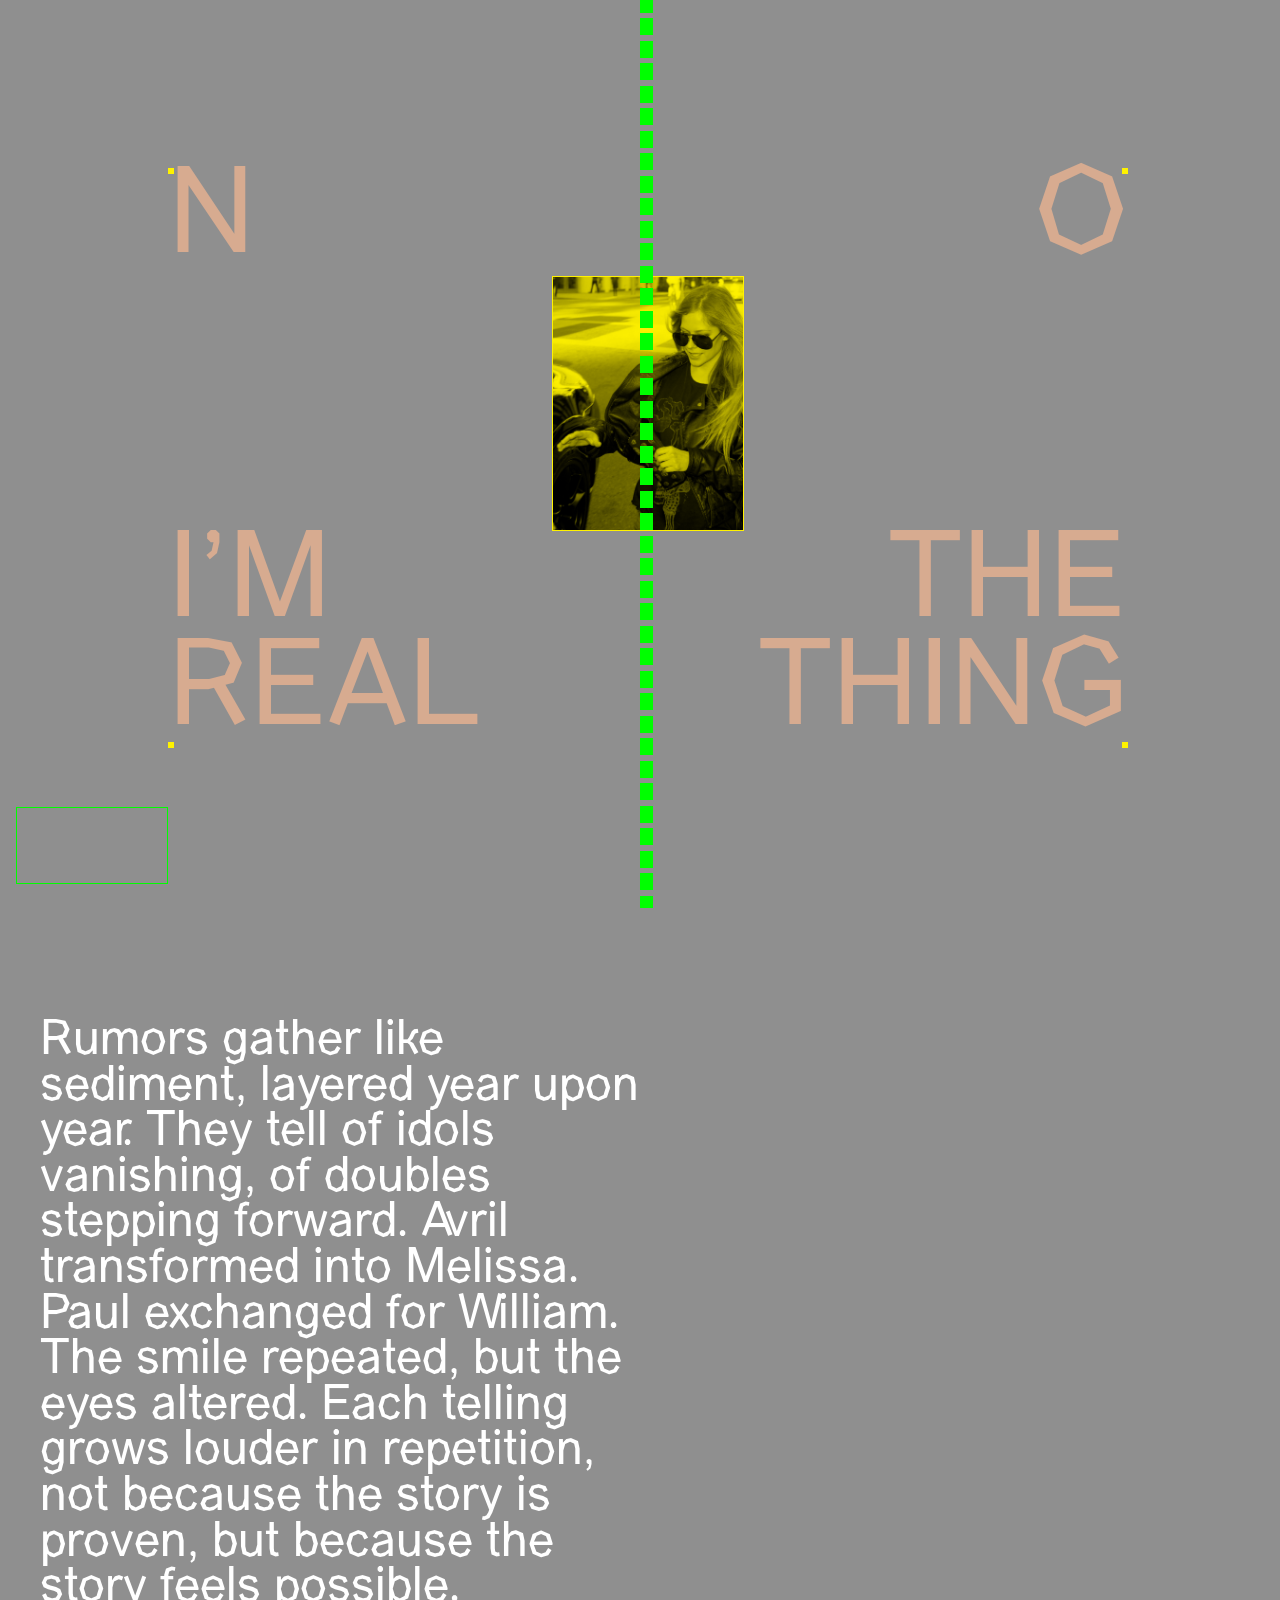
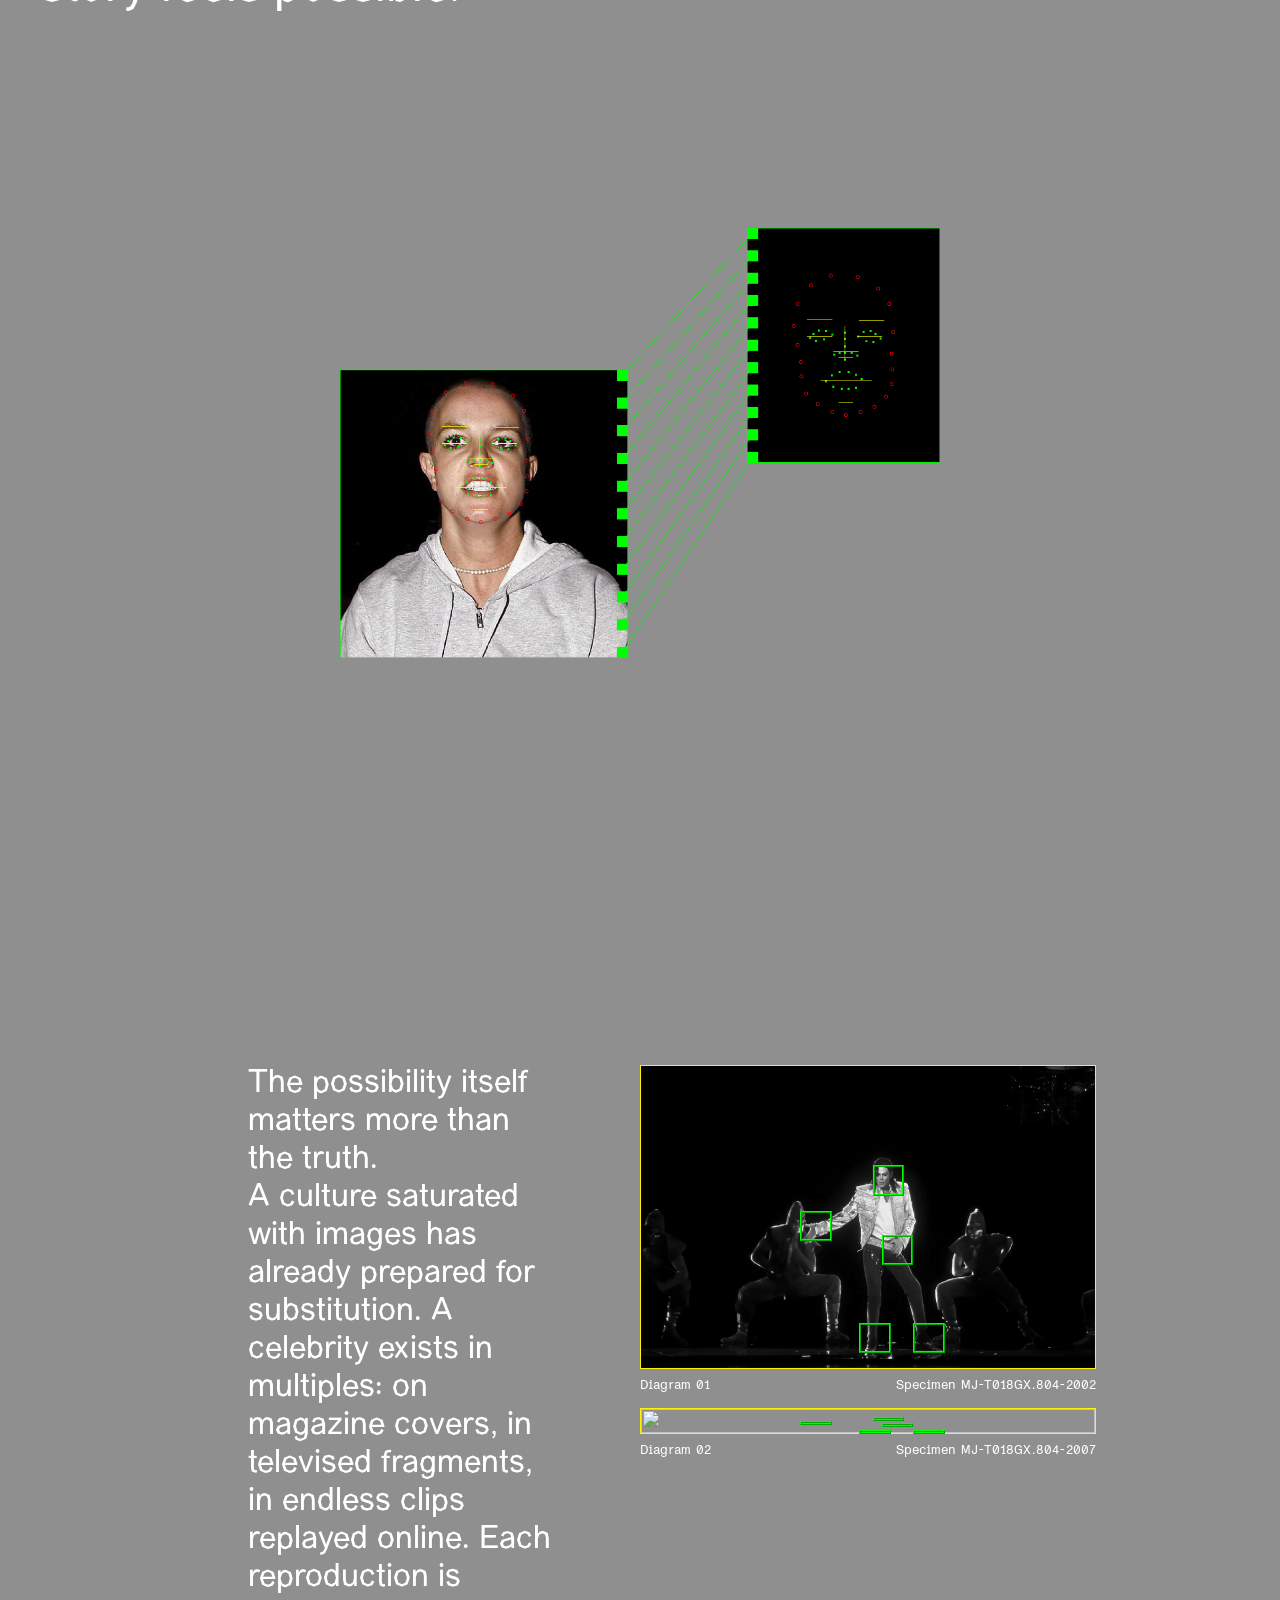
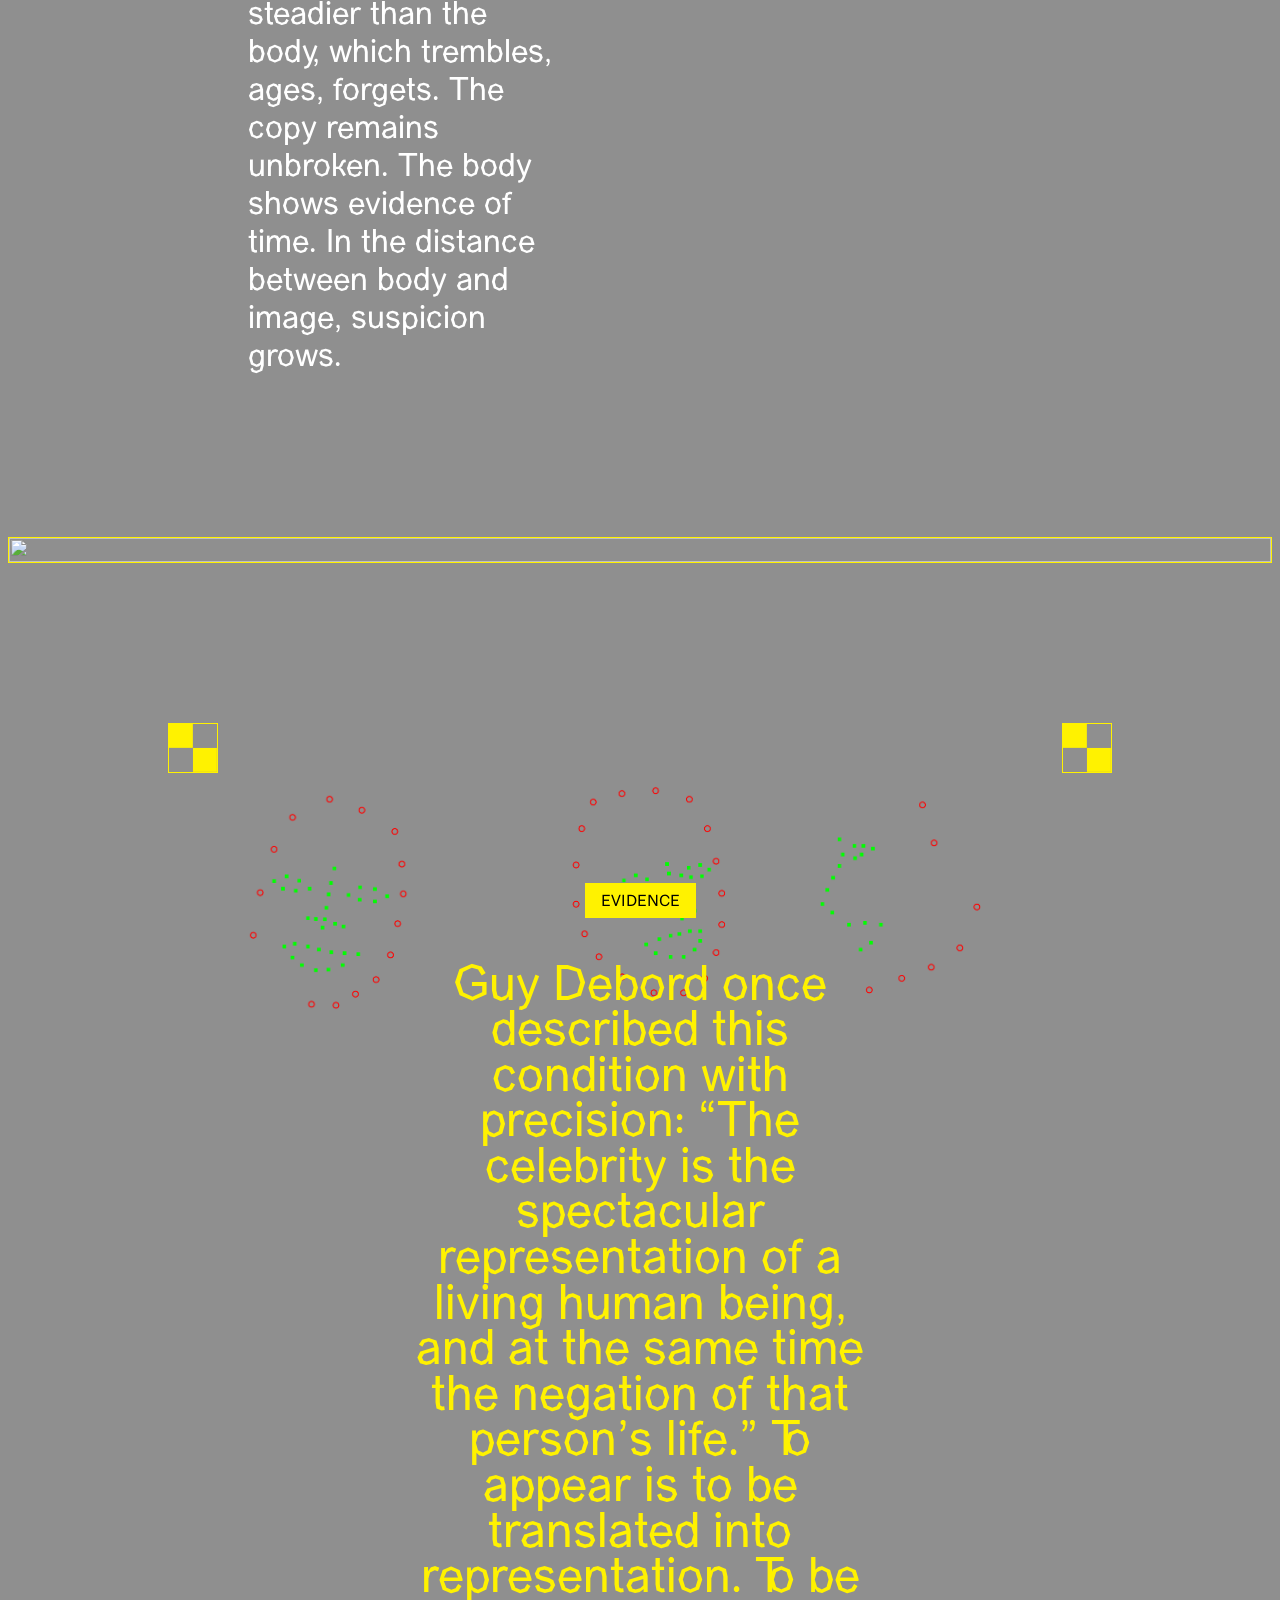
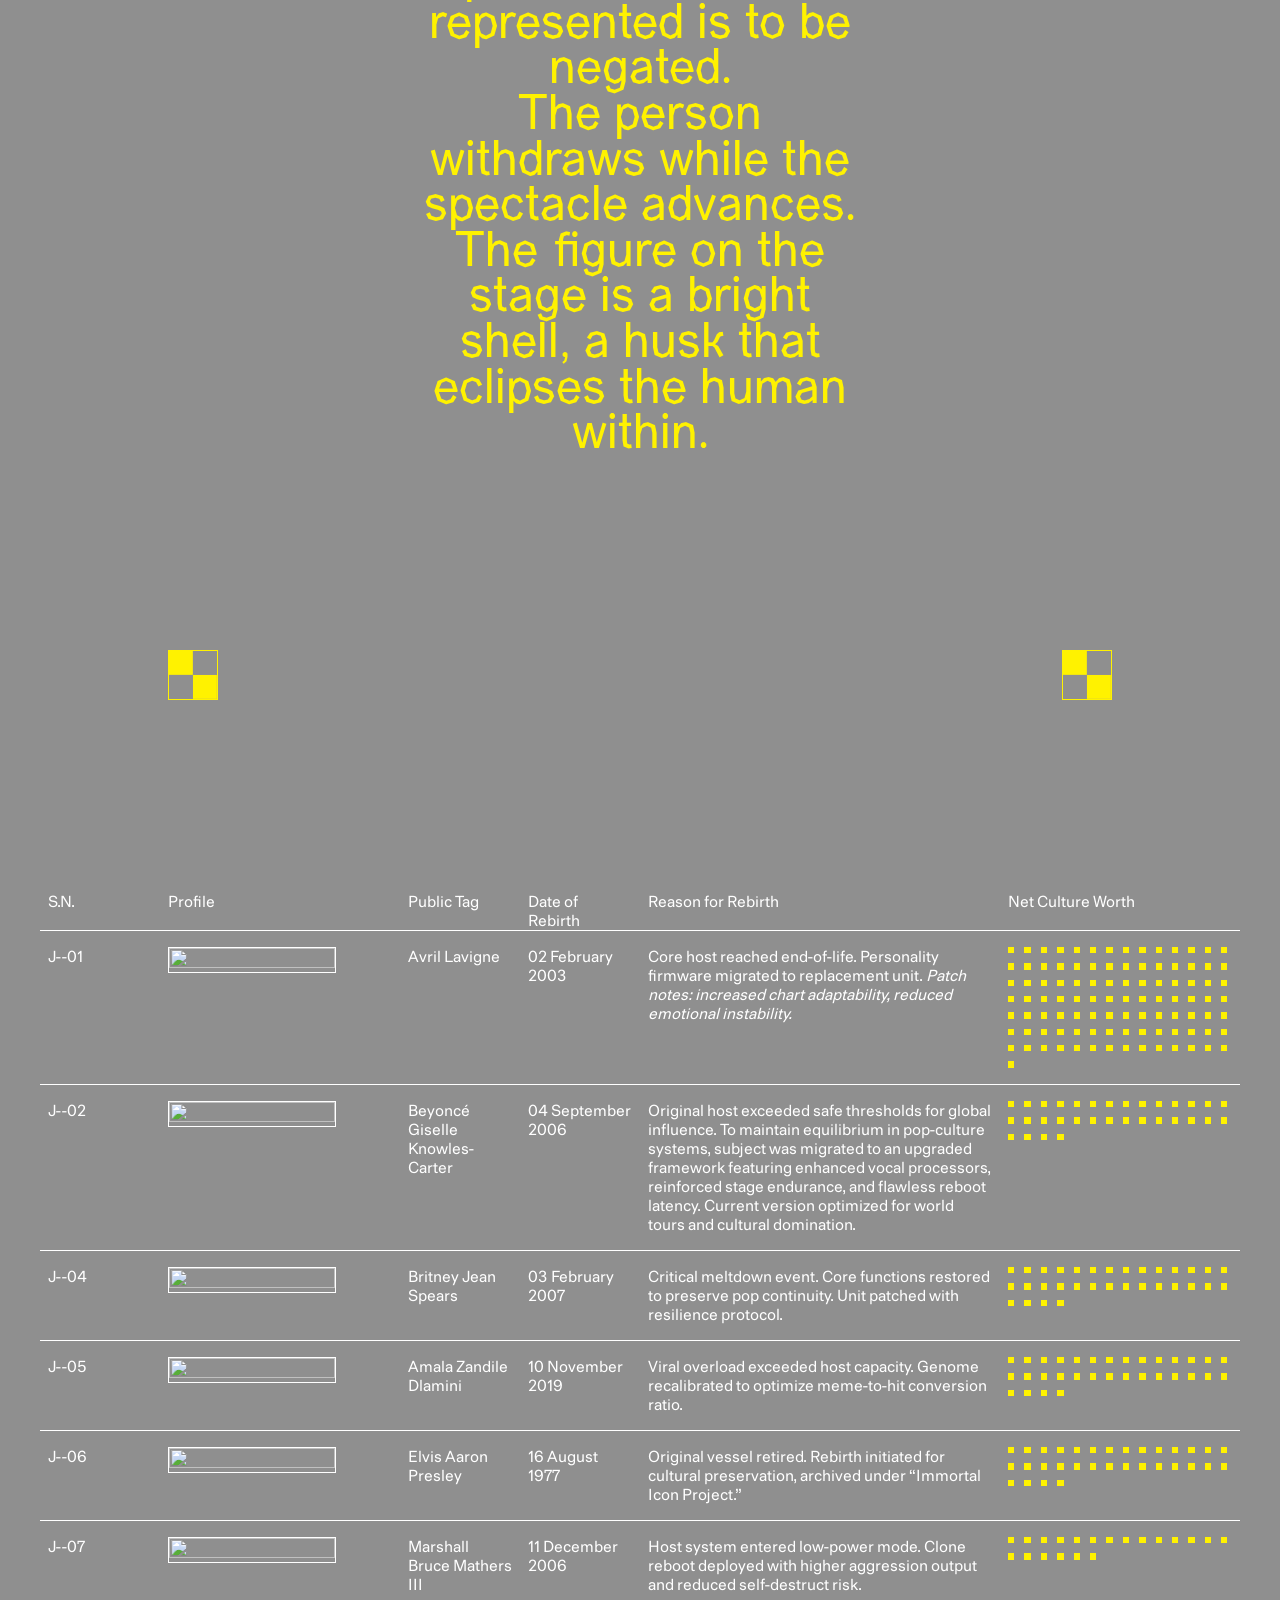
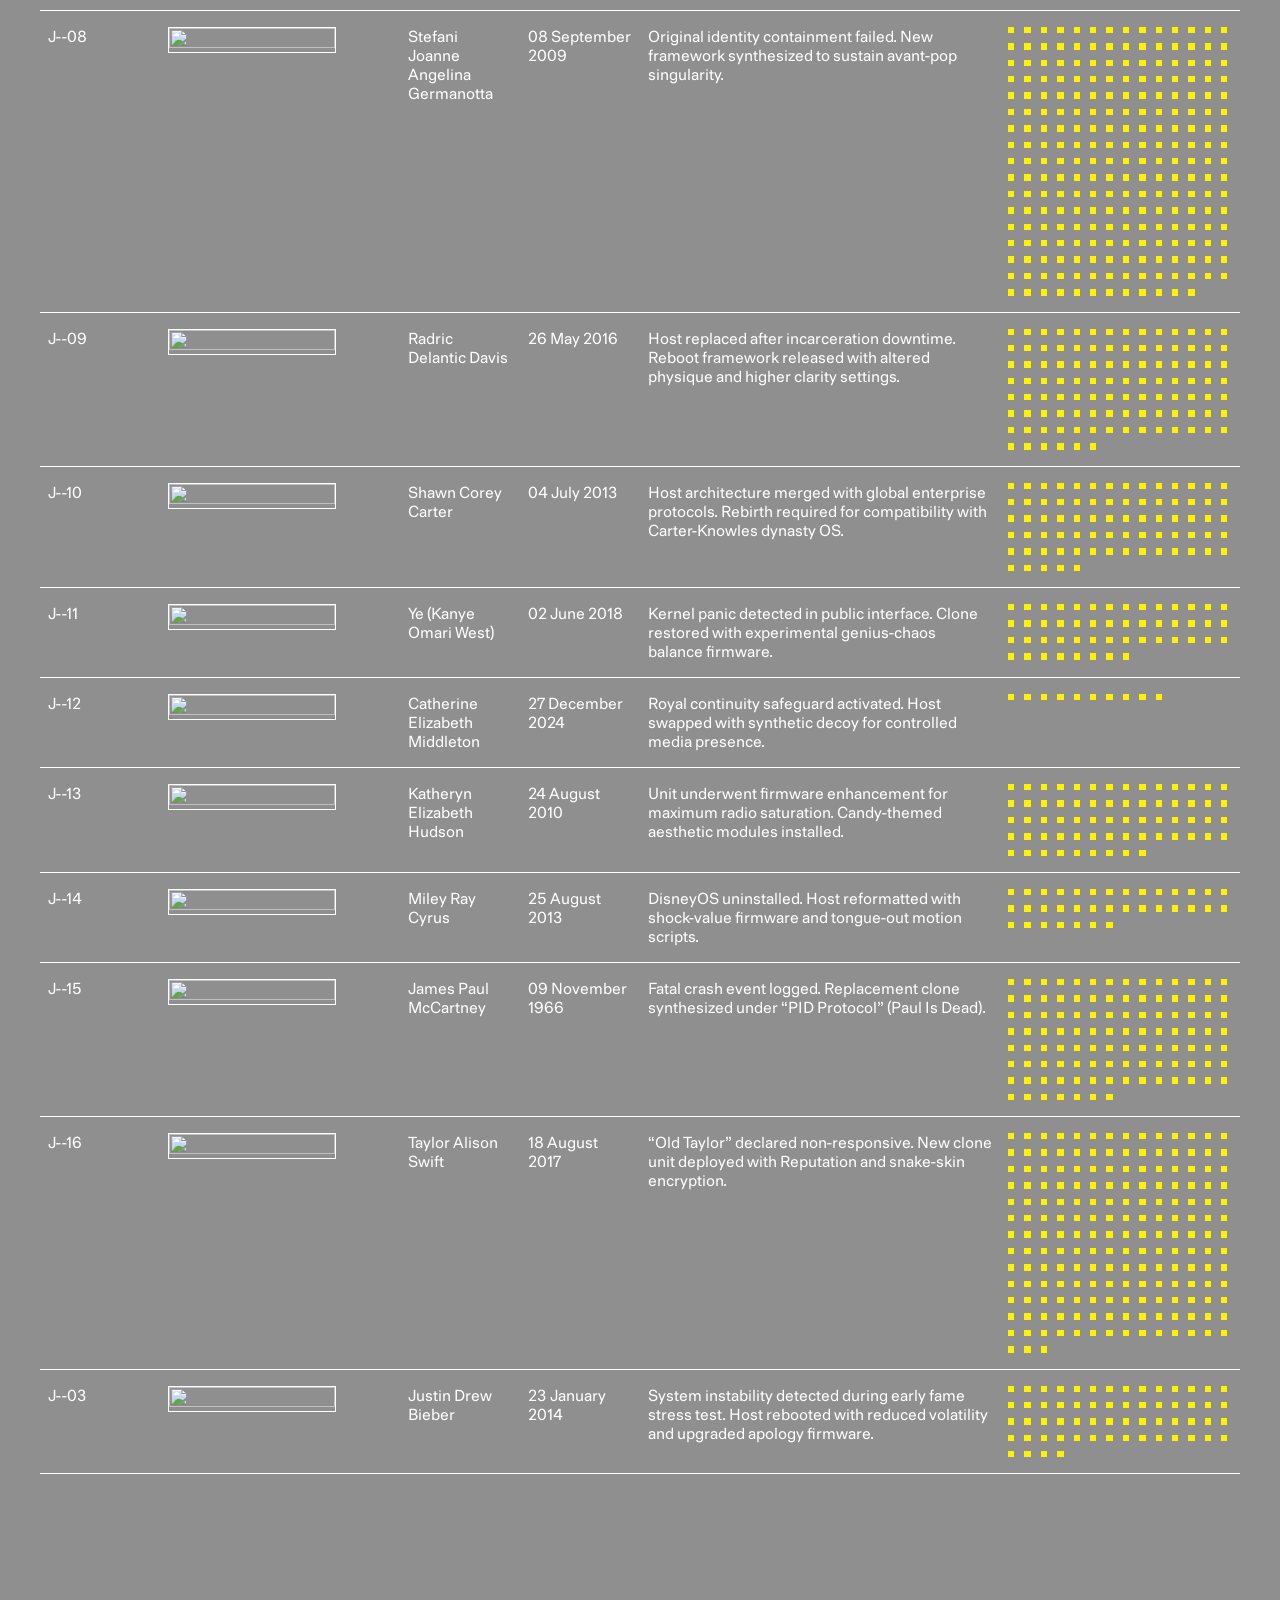
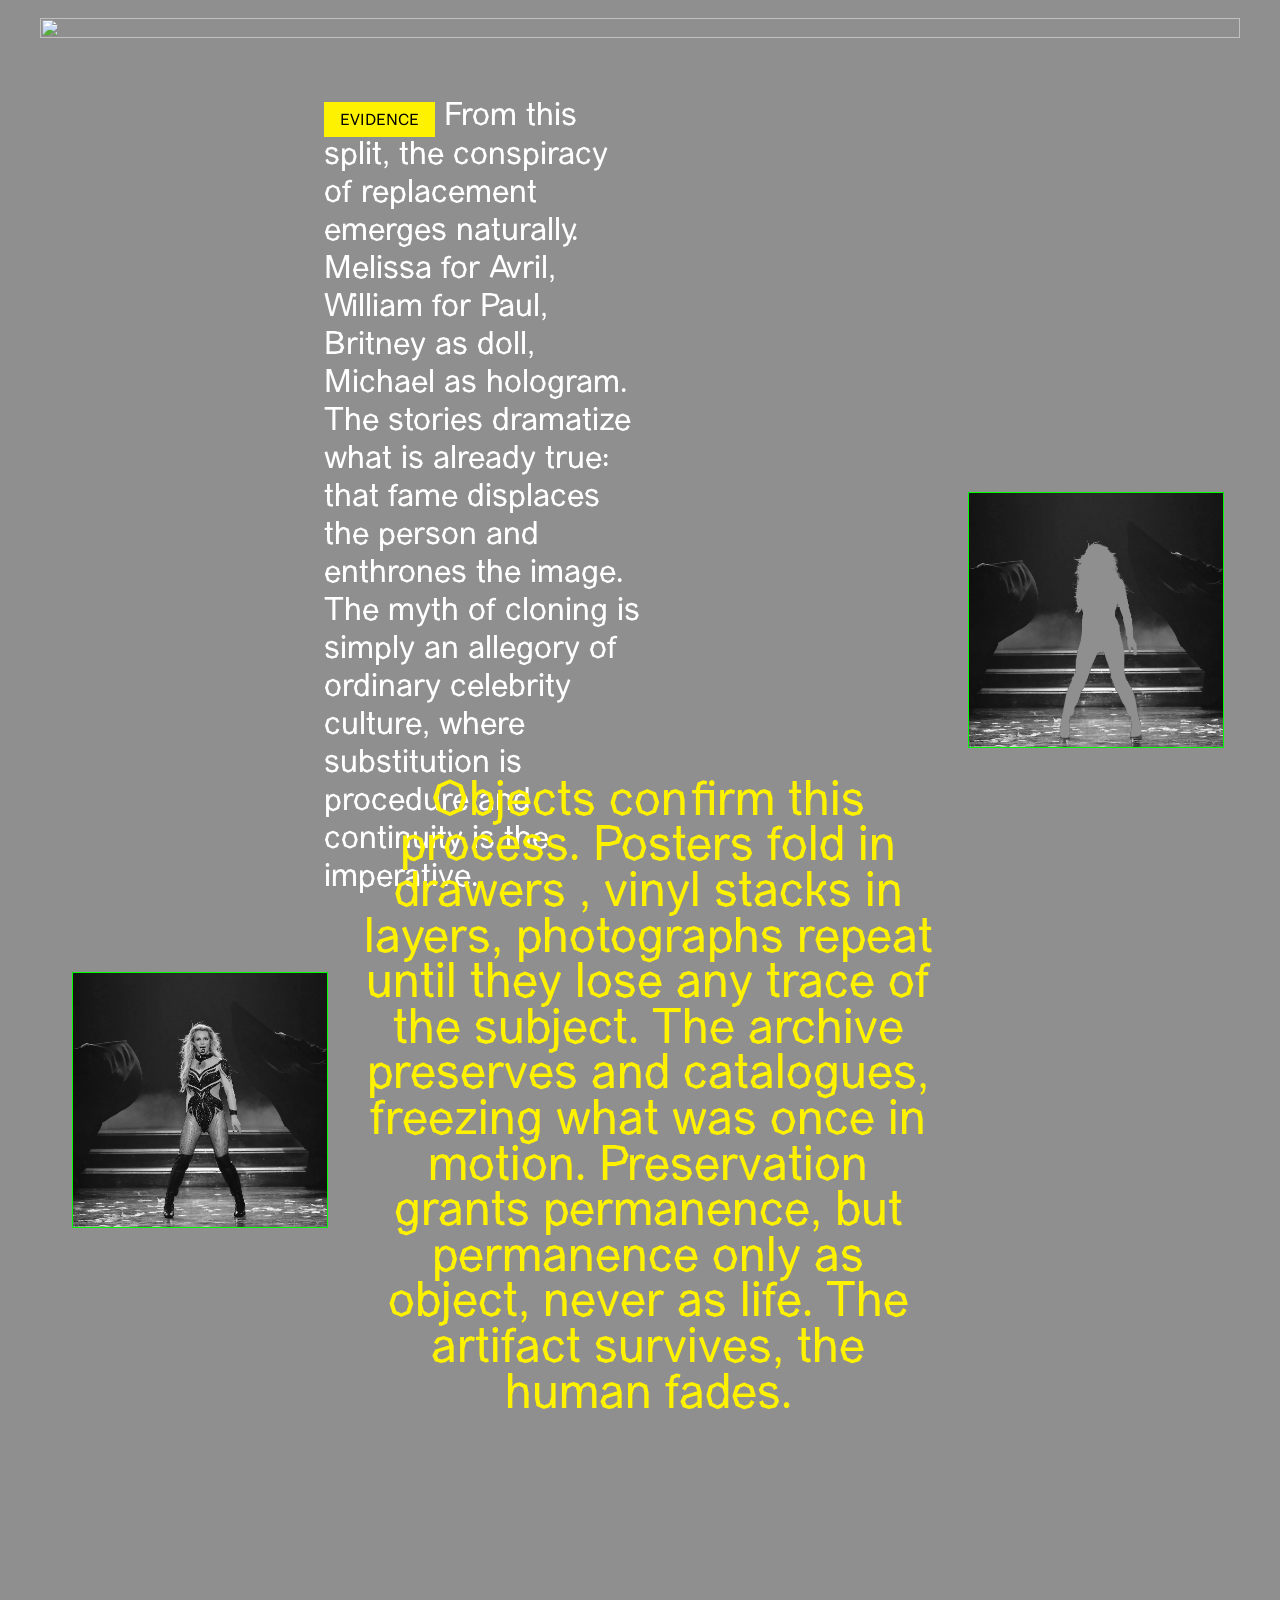
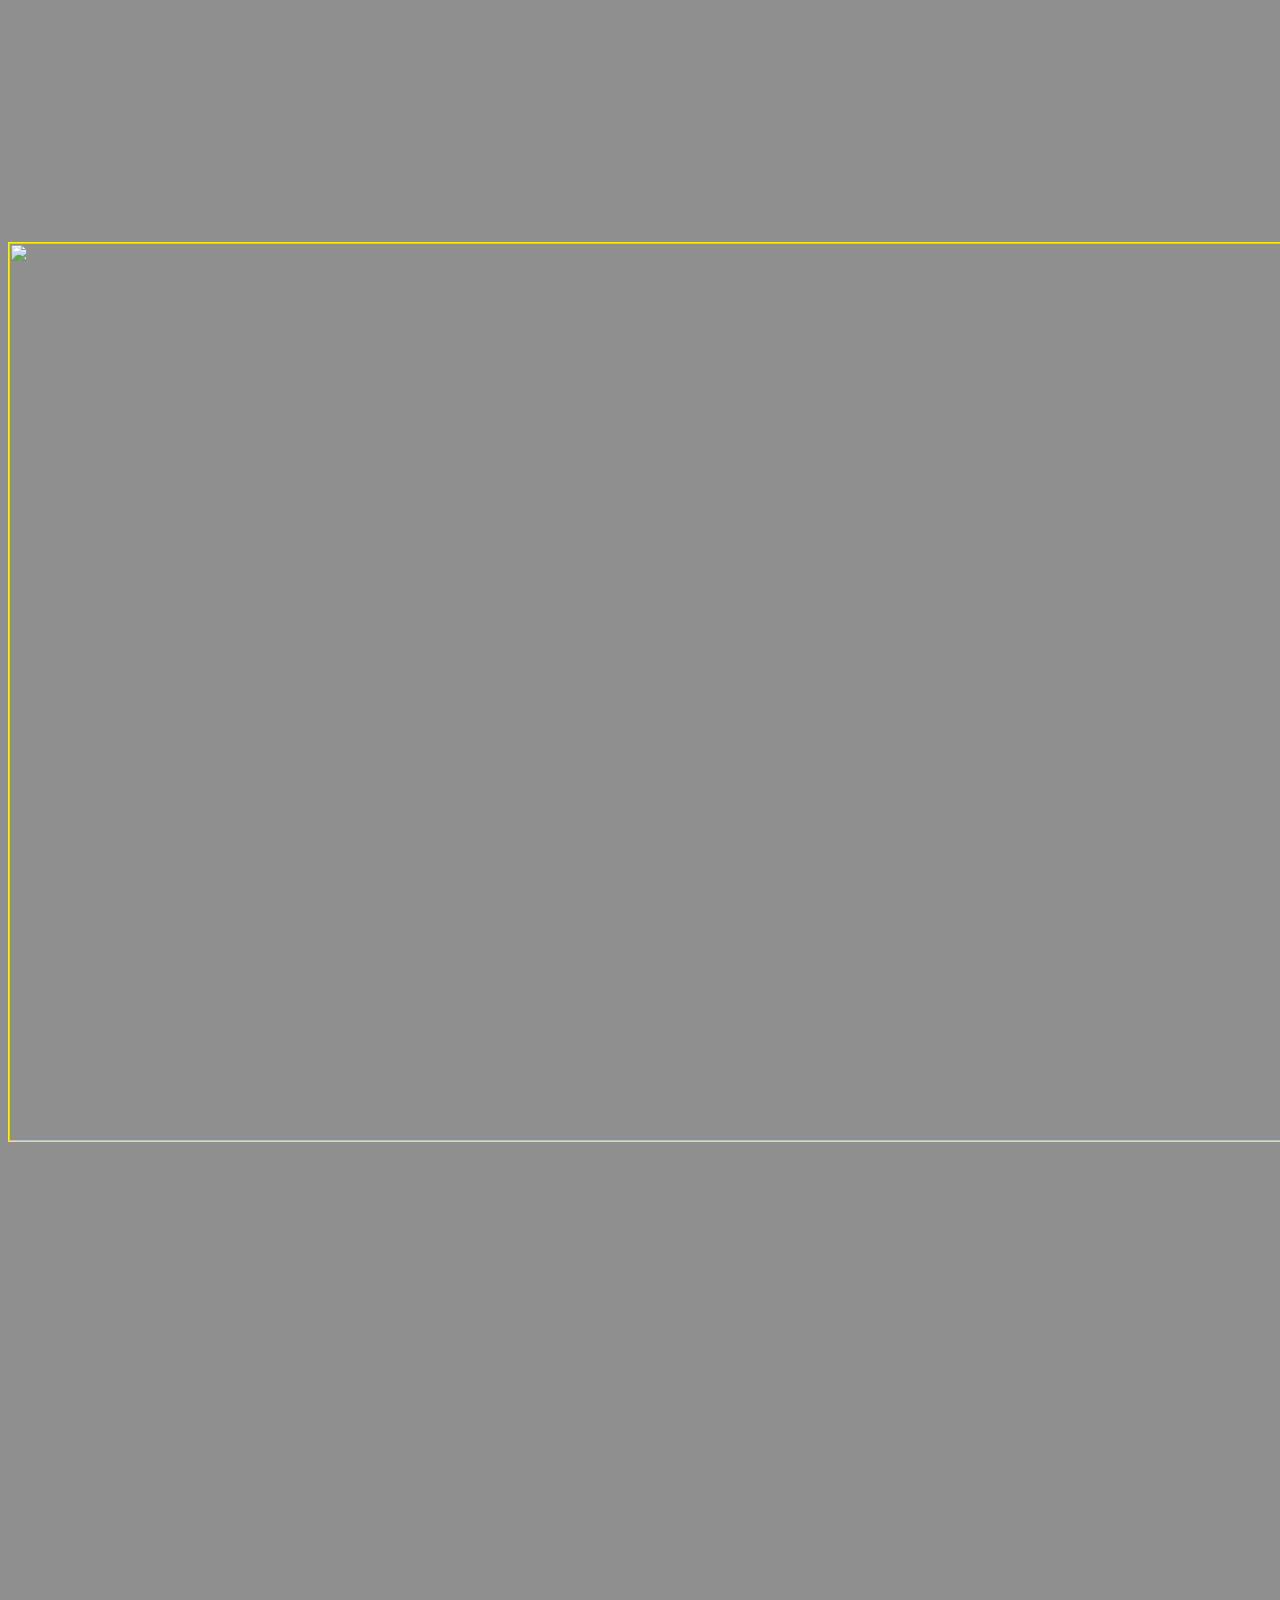
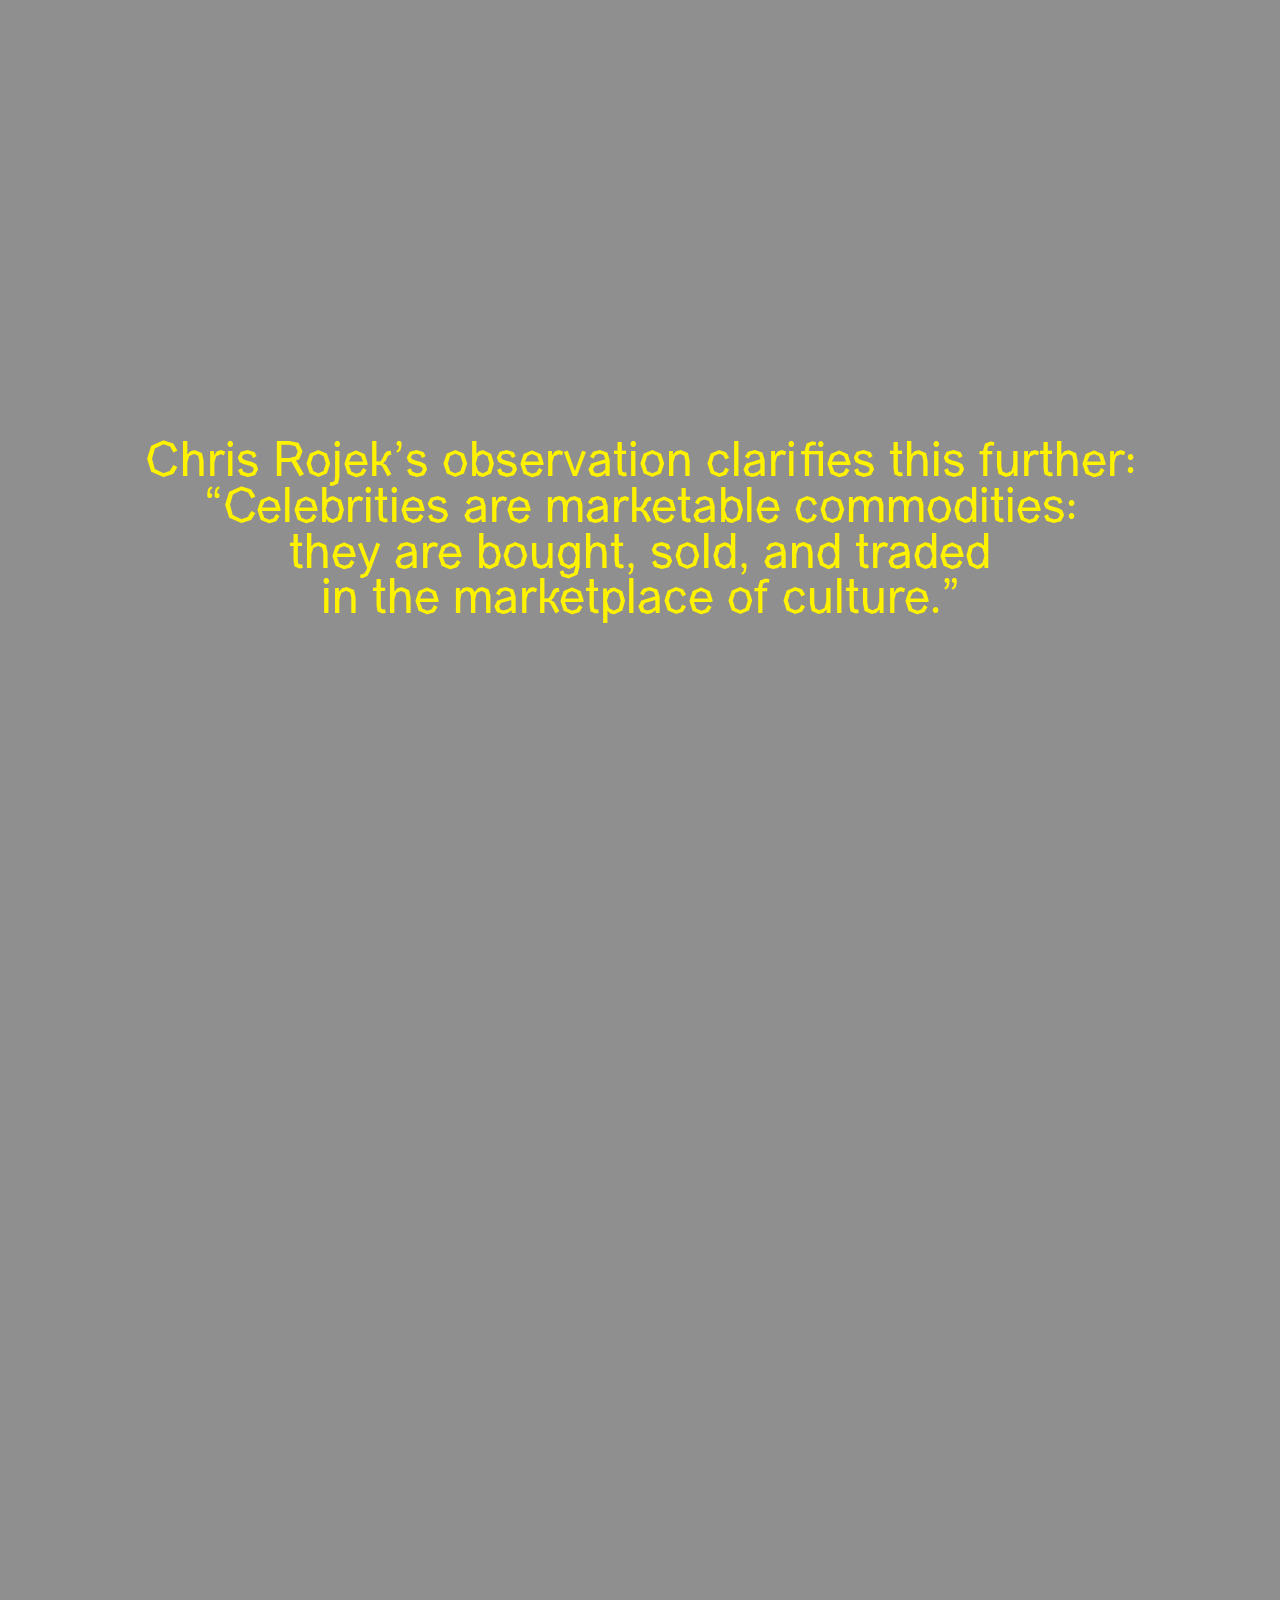
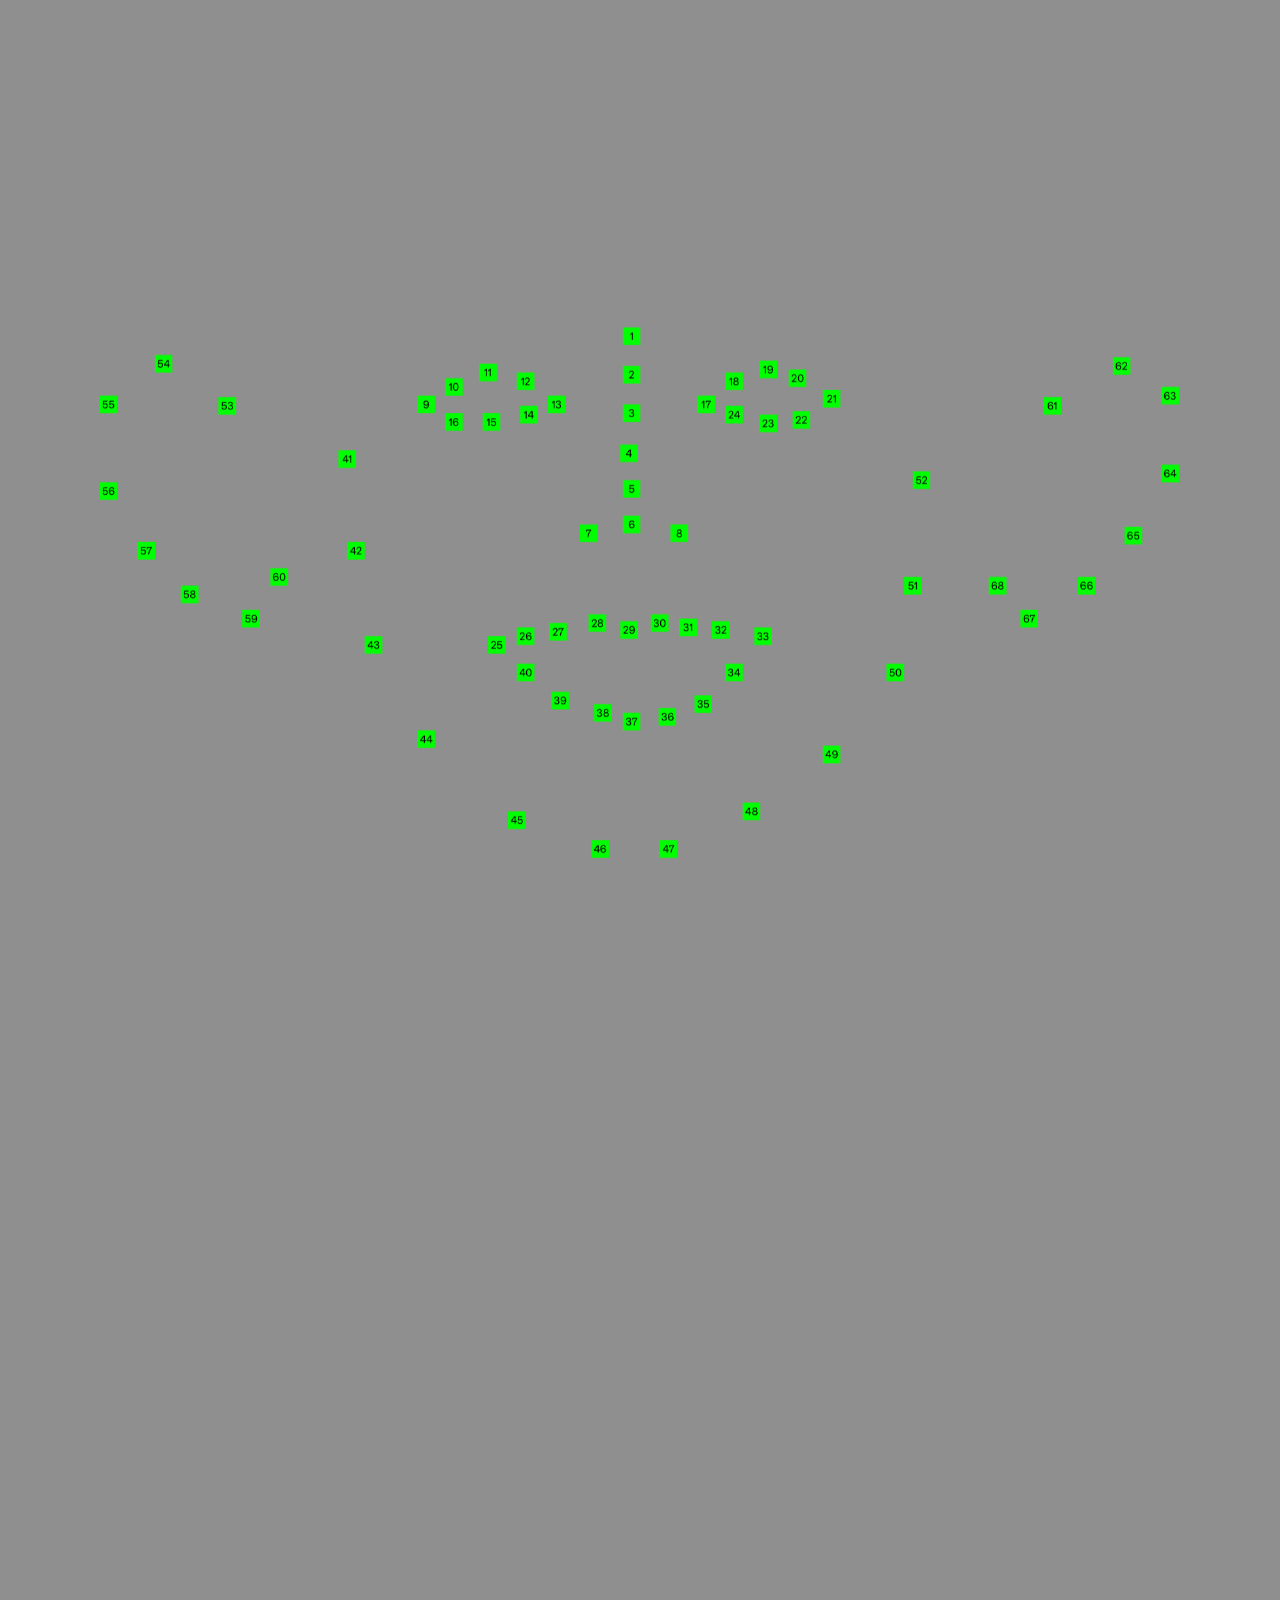
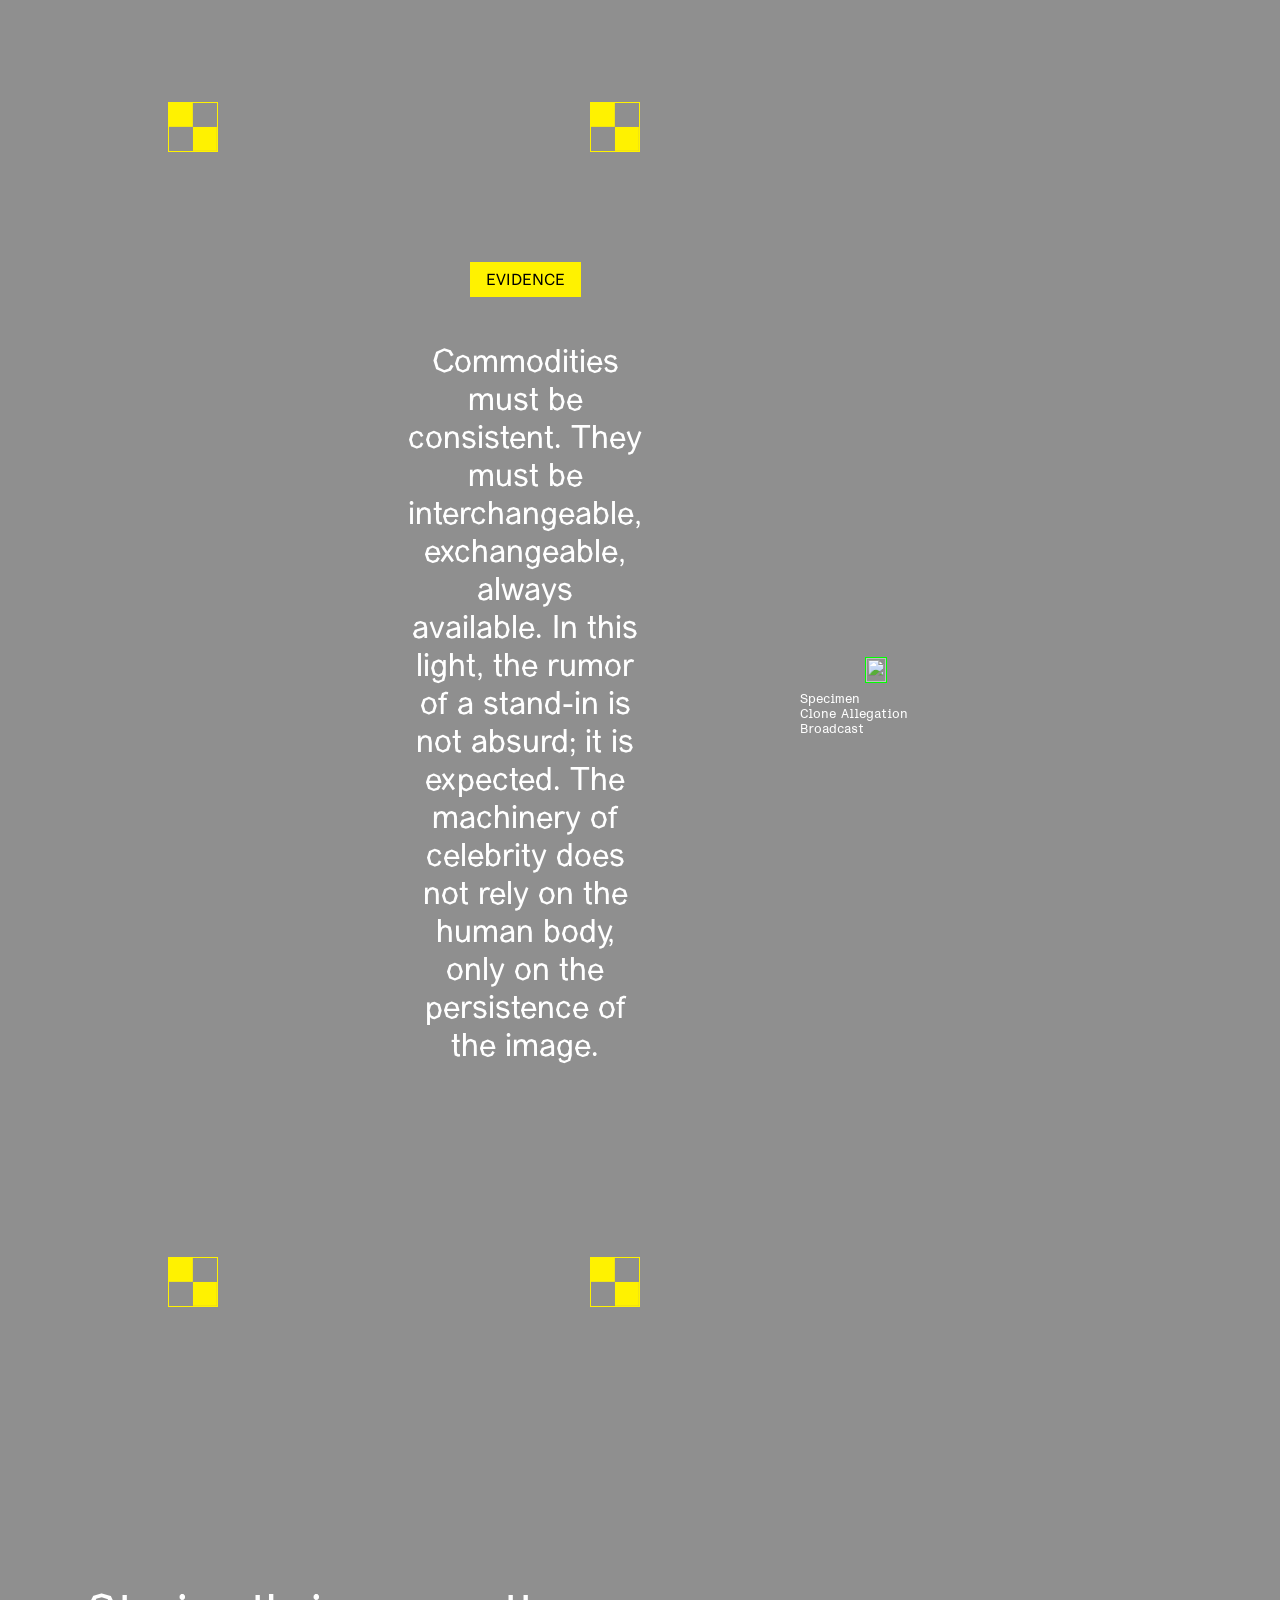
==== project1-2.html @ d8d7f5ef "171025 Pushing..." ====
<!DOCTYPE html>
<html lang="en">
  <head>
    <meta charset="UTF-8" />
    <meta name="viewport" content="width=device-width, initial-scale=1.0" />
    <title>Document</title>
    <link rel="stylesheet" href="style2.css" />
  </head>

  <body>
    <!-- Section 1 -->
    <div
      class="flex-container flex-row width100vw height100vh p-10rem pos-relative blink">
      <div class="pos-absolute"><div class="pixel bg-yellow"></div></div>
      <div class="pos-absolute pos-topright p-10rem">
        <div class="pixel bg-yellow"></div>
      </div>
      <div class="pos-absolute pos-botleft p-10rem">
        <div class="pixel bg-yellow"></div>
      </div>
      <div class="pos-absolute pos-botright p-10rem">
        <div class="pixel bg-yellow"></div>
      </div>
      <div class="width50 text-shout skin textalign-left">N</div>
      <div class="width50 text-shout skin textalign-right">O</div>
      <div class="width100">
        <div class="width20 pos-center-m border-yellow">
          <img src="/New Images/title-avril.png" alt="" />
        </div>
      </div>
      <div class="width50 text-shout skin textalign-left">
        I'M<br />
        REAL
      </div>
      <div class="width50 text-shout skin textalign-right">
        THE <br />
        THING
      </div>
    </div>

    <div class="box2 left" style="--y: 0%; --delay: 0s"></div>
    <div class="box2 left" style="--y: 5%; --delay: 0.2s"></div>
    <div class="box2 left" style="--y: 10%; --delay: 0.4s"></div>
    <div class="box2 left" style="--y: 15%; --delay: 0.6s"></div>
    <div class="box2 left" style="--y: 20%; --delay: 0.8s"></div>
    <div class="box2 left" style="--y: 25%; --delay: 1s"></div>
    <div class="box2 left" style="--y: 30%; --delay: 1.2s"></div>
    <div class="box2 left" style="--y: 35%; --delay: 1.4s"></div>
    <div class="box2 left" style="--y: 40%; --delay: 1.6s"></div>
    <div class="box2 left" style="--y: 45%; --delay: 1.8s"></div>
    <div class="box2 left" style="--y: 50%; --delay: 2s"></div>
    <div class="box2 left" style="--y: 55%; --delay: 2.2s"></div>
    <div class="box2 left" style="--y: 60%; --delay: 2.4s"></div>
    <div class="box2 left" style="--y: 65%; --delay: 2.6s"></div>
    <div class="box2 left" style="--y: 70%; --delay: 2.8s"></div>
    <div class="box2 left" style="--y: 75%; --delay: 3s"></div>
    <div class="box2 left" style="--y: 80%; --delay: 3.2s"></div>
    <div class="box2 left" style="--y: 85%; --delay: 3.4s"></div>
    <div class="box2 left" style="--y: 90%; --delay: 3.6s"></div>
    <div class="box2 left" style="--y: 95%; --delay: 3.8s"></div>

    <div class="box2 right" style="--y: 2.5%; --delay: 0.1s"></div>
    <div class="box2 right" style="--y: 7.5%; --delay: 0.3s"></div>
    <div class="box2 right" style="--y: 12.5%; --delay: 0.5s"></div>
    <div class="box2 right" style="--y: 17.5%; --delay: 0.7s"></div>
    <div class="box2 right" style="--y: 22.5%; --delay: 0.9s"></div>
    <div class="box2 right" style="--y: 27.5%; --delay: 1.1s"></div>
    <div class="box2 right" style="--y: 32.5%; --delay: 1.3s"></div>
    <div class="box2 right" style="--y: 37.5%; --delay: 1.5s"></div>
    <div class="box2 right" style="--y: 42.5%; --delay: 1.7s"></div>
    <div class="box2 right" style="--y: 47.5%; --delay: 1.9s"></div>
    <div class="box2 right" style="--y: 52.5%; --delay: 2.1s"></div>
    <div class="box2 right" style="--y: 57.5%; --delay: 2.3s"></div>
    <div class="box2 right" style="--y: 62.5%; --delay: 2.5s"></div>
    <div class="box2 right" style="--y: 67.5%; --delay: 2.7s"></div>
    <div class="box2 right" style="--y: 72.5%; --delay: 2.9s"></div>
    <div class="box2 right" style="--y: 77.5%; --delay: 3.1s"></div>
    <div class="box2 right" style="--y: 82.5%; --delay: 3.3s"></div>
    <div class="box2 right" style="--y: 87.5%; --delay: 3.5s"></div>
    <div class="box2 right" style="--y: 92.5%; --delay: 3.7s"></div>
    <div class="box2 right" style="--y: 97.5%; --delay: 3.9s"></div>

    <div class="box2 left" style="--y: 2%; --delay: 0.2s"></div>
    <div class="box2 left" style="--y: 7%; --delay: 0.4s"></div>
    <div class="box2 left" style="--y: 12%; --delay: 0.6s"></div>
    <div class="box2 left" style="--y: 17%; --delay: 0.8s"></div>
    <div class="box2 left" style="--y: 22%; --delay: 1s"></div>
    <div class="box2 left" style="--y: 27%; --delay: 1.2s"></div>
    <div class="box2 left" style="--y: 32%; --delay: 1.4s"></div>
    <div class="box2 left" style="--y: 37%; --delay: 1.6s"></div>
    <div class="box2 left" style="--y: 42%; --delay: 1.8s"></div>
    <div class="box2 left" style="--y: 47%; --delay: 2s"></div>
    <div class="box2 left" style="--y: 52%; --delay: 2.2s"></div>
    <div class="box2 left" style="--y: 57%; --delay: 2.4s"></div>
    <div class="box2 left" style="--y: 62%; --delay: 2.6s"></div>
    <div class="box2 left" style="--y: 67%; --delay: 2.8s"></div>
    <div class="box2 left" style="--y: 72%; --delay: 3s"></div>
    <div class="box2 left" style="--y: 77%; --delay: 3.2s"></div>
    <div class="box2 left" style="--y: 82%; --delay: 3.4s"></div>
    <div class="box2 left" style="--y: 87%; --delay: 3.6s"></div>
    <div class="box2 left" style="--y: 92%; --delay: 3.8s"></div>
    <div class="box2 left" style="--y: 97%; --delay: 4s"></div>

    <div class="box2 right" style="--y: 4.5%; --delay: 0.3s"></div>
    <div class="box2 right" style="--y: 9.5%; --delay: 0.5s"></div>
    <div class="box2 right" style="--y: 14.5%; --delay: 0.7s"></div>
    <div class="box2 right" style="--y: 19.5%; --delay: 0.9s"></div>
    <div class="box2 right" style="--y: 24.5%; --delay: 1.1s"></div>
    <div class="box2 right" style="--y: 29.5%; --delay: 1.3s"></div>
    <div class="box2 right" style="--y: 34.5%; --delay: 1.5s"></div>
    <div class="box2 right" style="--y: 39.5%; --delay: 1.7s"></div>
    <div class="box2 right" style="--y: 44.5%; --delay: 1.9s"></div>
    <div class="box2 right" style="--y: 49.5%; --delay: 2.1s"></div>
    <div class="box2 right" style="--y: 54.5%; --delay: 2.3s"></div>
    <div class="box2 right" style="--y: 59.5%; --delay: 2.5s"></div>
    <div class="box2 right" style="--y: 64.5%; --delay: 2.7s"></div>
    <div class="box2 right" style="--y: 69.5%; --delay: 2.9s"></div>
    <div class="box2 right" style="--y: 74.5%; --delay: 3.1s"></div>
    <div class="box2 right" style="--y: 79.5%; --delay: 3.3s"></div>
    <div class="box2 right" style="--y: 84.5%; --delay: 3.5s"></div>
    <div class="box2 right" style="--y: 89.5%; --delay: 3.7s"></div>
    <div class="box2 right" style="--y: 94.5%; --delay: 3.9s"></div>
    <div class="box2 right" style="--y: 99.5%; --delay: 4.1s"></div>

    <!-- Section 2 -->
    <div class="flex-container flex-row m-t-5rem p-2rem">
      <div class="flex-container width50 pos-relative">
        <div class="text-hero textalign-left white">
          Rumors gather like sediment, layered year upon year. They tell of
          idols vanishing, of doubles stepping forward. Avril transformed into
          Melissa. Paul exchanged for William. The smile repeated, but the eyes
          altered. Each telling grows louder in repetition, not because the
          story is proven, but because the story feels possible.
        </div>
      </div>
      <div class="width100 scale50">
        <img src="New Images/diagram-4.png" alt="" />
      </div>
    </div>

    <!-- Section 3 -->
    <div class="flex-container flex-row p-10rem">
      <div class="width50 flex-container">
        <div class="text-body white pos-center-m p-l-5rem p-r-5rem">
          The possibility itself matters more than the truth. <br />
          A culture saturated with images has already prepared for substitution.
          A celebrity exists in multiples: on magazine covers, in televised
          fragments, in endless clips replayed online. Each reproduction is
          steadier than the body, which trembles, ages, forgets. The copy
          remains unbroken. The body shows evidence of time. In the distance
          between body and image, suspicion grows.
        </div>
      </div>
      <div class="width50 p-r-1rem flex-container flex-column">
        <div class="width100 pos-relative border-yellow">
          <img src="/New Images/cutouts/mj-hologram.png" alt="" />
          <div class="box1" style="--x: 51%; --y: 33%; --w: 7%; --h: 10%"></div>
          <div class="box1" style="--x: 53%; --y: 56%; --w: 7%; --h: 10%"></div>
          <div class="box1" style="--x: 48%; --y: 85%; --w: 7%; --h: 10%"></div>
          <div class="box1" style="--x: 60%; --y: 85%; --w: 7%; --h: 10%"></div>
          <div class="box1" style="--x: 35%; --y: 48%; --w: 7%; --h: 10%"></div>
        </div>
        <div
          class="flex-container flex-row flex-spacebetween m-t-05rem p-b-1rem">
          <div class="text-caption white">Diagram 01</div>
          <div class="text-caption white">Specimen MJ-T018GX.804-2002</div>
        </div>
        <div class="width100 pos-relative border-yellow">
          <img src="/New Images/cutouts/mj-hologram-cut.png" alt="" />

          <div class="box1" style="--x: 51%; --y: 33%; --w: 7%; --h: 10%"></div>
          <div class="box1" style="--x: 53%; --y: 56%; --w: 7%; --h: 10%"></div>
          <div class="box1" style="--x: 48%; --y: 85%; --w: 7%; --h: 10%"></div>
          <div class="box1" style="--x: 60%; --y: 85%; --w: 7%; --h: 10%"></div>
          <div class="box1" style="--x: 35%; --y: 48%; --w: 7%; --h: 10%"></div>
        </div>
        <div class="flex-container flex-row flex-spacebetween m-t-05rem">
          <div class="text-caption white">Diagram 02</div>
          <div class="text-caption white">Specimen MJ-T018GX.804-2007</div>
        </div>
      </div>
    </div>

    <!-- Section 4 -->
    <div class="flex-container width100 pos-relative">
      <div class="width100 border-yellow">
        <img class="imagefit" src="New Images/trio-paparazzi-04.png" alt="" />
      </div>
      <div class="width100 pos-absolute blink">
        <img src="New Images/trio-paparazzi-05.png" alt="" />
      </div>
    </div>

    <!-- Section 5 -->
    <div class="width100 p-10rem">
      <div
        class="width100 p-10rem flex-container flex-column flex-align-center pos-relative">
        <div
          class="block fixed-size pos-absolute pos-topleft border-yellow"
          style="--x: 50px; --y: 50px">
          <img src="New Images/checkered.png" alt="" />
        </div>
        <div
          class="block fixed-size pos-absolute pos-topright border-yellow"
          style="--x: 50px; --y: 50px">
          <img src="New Images/checkered.png" alt="" />
        </div>
        <div
          class="block fixed-size pos-absolute pos-botright border-yellow"
          style="--x: 50px; --y: 50px">
          <img src="New Images/checkered.png" alt="" />
        </div>
        <div
          class="block fixed-size pos-absolute pos-botleft border-yellow"
          style="--x: 50px; --y: 50px">
          <img src="New Images/checkered.png" alt="" />
        </div>
        <div class="text-box m-b-1rem blink">EVIDENCE</div>
        <div
          class="text-hero textalign-center yellow p-t-2rem p-l-5rem p-r-5rem p-b-5rem">
          Guy Debord once described this condition with precision: “The
          celebrity is the spectacular representation of a living human being,
          and at the same time the negation of that person’s life.” To appear is
          to be translated into representation. To be represented is to be
          negated. <br />The person withdraws while the spectacle advances.
          <br />The figure on the stage is a bright shell, a husk that eclipses
          the human within.
        </div>
      </div>
    </div>

    <!-- Section 6 -->
    <div class="flex-container flex-row width100 p-2rem pos-relative">
      <div class="width10 p-l-05rem p-r-05rem p-b-05rem border-bottom">
        <div class="text-text white">S.N.</div>
      </div>
      <div class="width20 p-l-05rem p-r-05rem border-bottom">
        <div class="text-text white">Profile</div>
      </div>
      <div class="width10 p-l-05rem p-r-05rem border-bottom">
        <div class="text-text white">Public Tag</div>
      </div>
      <div class="width10 p-l-05rem p-r-05rem border-bottom">
        <div class="text-text white">Date of Rebirth</div>
      </div>
      <div class="width30 p-l-05rem p-r-05rem border-bottom">
        <div class="text-text white">Reason for Rebirth</div>
      </div>
      <div class="width20 p-l-05rem p-r-05rem border-bottom">
        <div class="text-text white">Net Culture Worth</div>
      </div>
      <!------------------------------------------------------------------------------------------- Avril -->
      <div
        class="flex-container flex-row width100 p-t-1rem p-b-1rem border-bottom">
        <div class="width10 p-l-05rem p-r-05rem">
          <div class="text-text white">J--01</div>
        </div>
        <div class="width20 p-l-05rem p-r-05rem">
          <div class="image-box width75 border-white">
            <img src="New Images/flatmaps/flatmap-avril.png" alt="" />
          </div>
        </div>
        <div class="width10 p-l-05rem p-r-05rem">
          <div class="text-text white">Avril Lavigne</div>
        </div>
        <div class="width10 p-l-05rem p-r-05rem">
          <div class="text-text white">02 February 2003</div>
        </div>
        <div class="width30 p-l-05rem p-r-05rem">
          <div class="text-text white">
            Core host reached end-of-life. Personality firmware migrated to
            replacement unit.
            <i
              >Patch notes: increased chart adaptability, reduced emotional
              instability.</i
            >
          </div>
        </div>
        <div class="width20 p-l-05rem p-r-05rem">
          <div class="flex-container flex-row gap-10px">
            <div class="pixel bg-yellow"></div>
            <div class="pixel bg-yellow"></div>
            <div class="pixel bg-yellow"></div>
            <div class="pixel bg-yellow"></div>
            <div class="pixel bg-yellow"></div>
            <div class="pixel bg-yellow"></div>
            <div class="pixel bg-yellow"></div>
            <div class="pixel bg-yellow"></div>
            <div class="pixel bg-yellow"></div>
            <div class="pixel bg-yellow"></div>
            <div class="pixel bg-yellow"></div>
            <div class="pixel bg-yellow"></div>
            <div class="pixel bg-yellow"></div>
            <div class="pixel bg-yellow"></div>
            <div class="pixel bg-yellow"></div>
            <div class="pixel bg-yellow"></div>
            <div class="pixel bg-yellow"></div>
            <div class="pixel bg-yellow"></div>
            <div class="pixel bg-yellow"></div>
            <div class="pixel bg-yellow"></div>
            <div class="pixel bg-yellow"></div>
            <div class="pixel bg-yellow"></div>
            <div class="pixel bg-yellow"></div>
            <div class="pixel bg-yellow"></div>
            <div class="pixel bg-yellow"></div>
            <div class="pixel bg-yellow"></div>
            <div class="pixel bg-yellow"></div>
            <div class="pixel bg-yellow"></div>
            <div class="pixel bg-yellow"></div>
            <div class="pixel bg-yellow"></div>
            <div class="pixel bg-yellow"></div>
            <div class="pixel bg-yellow"></div>
            <div class="pixel bg-yellow"></div>
            <div class="pixel bg-yellow"></div>
            <div class="pixel bg-yellow"></div>
            <div class="pixel bg-yellow"></div>
            <div class="pixel bg-yellow"></div>
            <div class="pixel bg-yellow"></div>
            <div class="pixel bg-yellow"></div>
            <div class="pixel bg-yellow"></div>
            <div class="pixel bg-yellow"></div>
            <div class="pixel bg-yellow"></div>
            <div class="pixel bg-yellow"></div>
            <div class="pixel bg-yellow"></div>
            <div class="pixel bg-yellow"></div>
            <div class="pixel bg-yellow"></div>
            <div class="pixel bg-yellow"></div>
            <div class="pixel bg-yellow"></div>
            <div class="pixel bg-yellow"></div>
            <div class="pixel bg-yellow"></div>
            <div class="pixel bg-yellow"></div>
            <div class="pixel bg-yellow"></div>
            <div class="pixel bg-yellow"></div>
            <div class="pixel bg-yellow"></div>
            <div class="pixel bg-yellow"></div>
            <div class="pixel bg-yellow"></div>
            <div class="pixel bg-yellow"></div>
            <div class="pixel bg-yellow"></div>
            <div class="pixel bg-yellow"></div>
            <div class="pixel bg-yellow"></div>
            <div class="pixel bg-yellow"></div>
            <div class="pixel bg-yellow"></div>
            <div class="pixel bg-yellow"></div>
            <div class="pixel bg-yellow"></div>
            <div class="pixel bg-yellow"></div>
            <div class="pixel bg-yellow"></div>
            <div class="pixel bg-yellow"></div>
            <div class="pixel bg-yellow"></div>
            <div class="pixel bg-yellow"></div>
            <div class="pixel bg-yellow"></div>
            <div class="pixel bg-yellow"></div>
            <div class="pixel bg-yellow"></div>
            <div class="pixel bg-yellow"></div>
            <div class="pixel bg-yellow"></div>
            <div class="pixel bg-yellow"></div>
            <div class="pixel bg-yellow"></div>
            <div class="pixel bg-yellow"></div>
            <div class="pixel bg-yellow"></div>
            <div class="pixel bg-yellow"></div>
            <div class="pixel bg-yellow"></div>
            <div class="pixel bg-yellow"></div>
            <div class="pixel bg-yellow"></div>
            <div class="pixel bg-yellow"></div>
            <div class="pixel bg-yellow"></div>
            <div class="pixel bg-yellow"></div>
            <div class="pixel bg-yellow"></div>
            <div class="pixel bg-yellow"></div>
            <div class="pixel bg-yellow"></div>
            <div class="pixel bg-yellow"></div>
            <div class="pixel bg-yellow"></div>
            <div class="pixel bg-yellow"></div>
            <div class="pixel bg-yellow"></div>
            <div class="pixel bg-yellow"></div>
            <div class="pixel bg-yellow"></div>
            <div class="pixel bg-yellow"></div>
            <div class="pixel bg-yellow"></div>
            <div class="pixel bg-yellow"></div>
            <div class="pixel bg-yellow"></div>
            <div class="pixel bg-yellow"></div>
          </div>
        </div>
      </div>

      <!------------------------------------------------------------------------------------------- Beyonce -->
      <div
        class="flex-container flex-row width100 p-t-1rem p-b-1rem border-bottom">
        <div class="width10 p-l-05rem p-r-05rem">
          <div class="text-text white">J--02</div>
        </div>
        <div class="width20 p-l-05rem p-r-05rem">
          <div class="image-box width75 border-white">
            <img src="Images/flatmaps/flatmap-beyonce.png" alt="" />
          </div>
        </div>
        <div class="width10 p-l-05rem p-r-05rem">
          <div class="text-text white">Beyoncé Giselle Knowles-Carter</div>
        </div>
        <div class="width10 p-l-05rem p-r-05rem">
          <div class="text-text white">04 September 2006</div>
        </div>
        <div class="width30 p-l-05rem p-r-05rem">
          <div class="text-text white">
            Original host exceeded safe thresholds for global influence. To
            maintain equilibrium in pop-culture systems, subject was migrated to
            an upgraded framework featuring enhanced vocal processors,
            reinforced stage endurance, and flawless reboot latency. Current
            version optimized for world tours and cultural domination.
          </div>
        </div>
        <div class="width20 p-l-05rem p-r-05rem">
          <div class="flex-container flex-row gap-10px">
            <!-- repeat as needed -->
            <div class="pixel bg-yellow"></div>
            <div class="pixel bg-yellow"></div>
            <div class="pixel bg-yellow"></div>
            <div class="pixel bg-yellow"></div>
            <div class="pixel bg-yellow"></div>
            <div class="pixel bg-yellow"></div>
            <div class="pixel bg-yellow"></div>
            <div class="pixel bg-yellow"></div>
            <div class="pixel bg-yellow"></div>
            <div class="pixel bg-yellow"></div>
            <div class="pixel bg-yellow"></div>
            <div class="pixel bg-yellow"></div>
            <div class="pixel bg-yellow"></div>
            <div class="pixel bg-yellow"></div>
            <div class="pixel bg-yellow"></div>
            <div class="pixel bg-yellow"></div>
            <div class="pixel bg-yellow"></div>
            <div class="pixel bg-yellow"></div>
            <div class="pixel bg-yellow"></div>
            <div class="pixel bg-yellow"></div>
            <div class="pixel bg-yellow"></div>
            <div class="pixel bg-yellow"></div>
            <div class="pixel bg-yellow"></div>
            <div class="pixel bg-yellow"></div>
            <div class="pixel bg-yellow"></div>
            <div class="pixel bg-yellow"></div>
            <div class="pixel bg-yellow"></div>
            <div class="pixel bg-yellow"></div>
            <div class="pixel bg-yellow"></div>
            <div class="pixel bg-yellow"></div>
            <div class="pixel bg-yellow"></div>
            <div class="pixel bg-yellow"></div>
          </div>
        </div>
      </div>

      <!------------------------------------------------------------------------------------------- Britney Spears -->
      <div
        class="flex-container flex-row width100 p-t-1rem p-b-1rem border-bottom">
        <div class="width10 p-l-05rem p-r-05rem">
          <div class="text-text white">J--04</div>
        </div>
        <div class="width20 p-l-05rem p-r-05rem">
          <div class="image-box width75 border-white">
            <img src="Images/flatmaps/flatmap-britney.png" alt="" />
          </div>
        </div>
        <div class="width10 p-l-05rem p-r-05rem">
          <div class="text-text white">Britney Jean Spears</div>
        </div>
        <div class="width10 p-l-05rem p-r-05rem">
          <div class="text-text white">03 February 2007</div>
        </div>
        <div class="width30 p-l-05rem p-r-05rem">
          <div class="text-text white">
            Critical meltdown event. Core functions restored to preserve pop
            continuity. Unit patched with resilience protocol.
          </div>
        </div>
        <div class="width20 p-l-05rem p-r-05rem">
          <div class="flex-container flex-row gap-10px">
            <!-- repeat as needed -->
            <div class="pixel bg-yellow"></div>
            <div class="pixel bg-yellow"></div>
            <div class="pixel bg-yellow"></div>
            <div class="pixel bg-yellow"></div>
            <div class="pixel bg-yellow"></div>
            <div class="pixel bg-yellow"></div>
            <div class="pixel bg-yellow"></div>
            <div class="pixel bg-yellow"></div>
            <div class="pixel bg-yellow"></div>
            <div class="pixel bg-yellow"></div>
            <div class="pixel bg-yellow"></div>
            <div class="pixel bg-yellow"></div>
            <div class="pixel bg-yellow"></div>
            <div class="pixel bg-yellow"></div>
            <div class="pixel bg-yellow"></div>
            <div class="pixel bg-yellow"></div>
            <div class="pixel bg-yellow"></div>
            <div class="pixel bg-yellow"></div>
            <div class="pixel bg-yellow"></div>
            <div class="pixel bg-yellow"></div>
            <div class="pixel bg-yellow"></div>
            <div class="pixel bg-yellow"></div>
            <div class="pixel bg-yellow"></div>
            <div class="pixel bg-yellow"></div>
            <div class="pixel bg-yellow"></div>
            <div class="pixel bg-yellow"></div>
            <div class="pixel bg-yellow"></div>
            <div class="pixel bg-yellow"></div>
            <div class="pixel bg-yellow"></div>
            <div class="pixel bg-yellow"></div>
            <div class="pixel bg-yellow"></div>
            <div class="pixel bg-yellow"></div>
          </div>
        </div>
      </div>

      <!------------------------------------------------------------------------------------------- Doja Cat -->
      <div
        class="flex-container flex-row width100 p-t-1rem p-b-1rem border-bottom">
        <div class="width10 p-l-05rem p-r-05rem">
          <div class="text-text white">J--05</div>
        </div>
        <div class="width20 p-l-05rem p-r-05rem">
          <div class="image-box width75 border-white">
            <img src="Images/flatmaps/flatmap-doja.png" alt="" />
          </div>
        </div>
        <div class="width10 p-l-05rem p-r-05rem">
          <div class="text-text white">Amala Zandile Dlamini</div>
        </div>
        <div class="width10 p-l-05rem p-r-05rem">
          <div class="text-text white">10 November 2019</div>
        </div>
        <div class="width30 p-l-05rem p-r-05rem">
          <div class="text-text white">
            Viral overload exceeded host capacity. Genome recalibrated to
            optimize meme-to-hit conversion ratio.
          </div>
        </div>
        <div class="width20 p-l-05rem p-r-05rem">
          <div class="flex-container flex-row gap-10px">
            <!-- repeat as needed -->
            <div class="pixel bg-yellow"></div>
            <div class="pixel bg-yellow"></div>
            <div class="pixel bg-yellow"></div>
            <div class="pixel bg-yellow"></div>
            <div class="pixel bg-yellow"></div>
            <div class="pixel bg-yellow"></div>
            <div class="pixel bg-yellow"></div>
            <div class="pixel bg-yellow"></div>
            <div class="pixel bg-yellow"></div>
            <div class="pixel bg-yellow"></div>
            <div class="pixel bg-yellow"></div>
            <div class="pixel bg-yellow"></div>
            <div class="pixel bg-yellow"></div>
            <div class="pixel bg-yellow"></div>
            <div class="pixel bg-yellow"></div>
            <div class="pixel bg-yellow"></div>
            <div class="pixel bg-yellow"></div>
            <div class="pixel bg-yellow"></div>
            <div class="pixel bg-yellow"></div>
            <div class="pixel bg-yellow"></div>
            <div class="pixel bg-yellow"></div>
            <div class="pixel bg-yellow"></div>
            <div class="pixel bg-yellow"></div>
            <div class="pixel bg-yellow"></div>
            <div class="pixel bg-yellow"></div>
            <div class="pixel bg-yellow"></div>
            <div class="pixel bg-yellow"></div>
            <div class="pixel bg-yellow"></div>
            <div class="pixel bg-yellow"></div>
            <div class="pixel bg-yellow"></div>
            <div class="pixel bg-yellow"></div>
            <div class="pixel bg-yellow"></div>
          </div>
        </div>
      </div>

      <!------------------------------------------------------------------------------------------- Elvis Presley -->
      <div
        class="flex-container flex-row width100 p-t-1rem p-b-1rem border-bottom">
        <div class="width10 p-l-05rem p-r-05rem">
          <div class="text-text white">J--06</div>
        </div>
        <div class="width20 p-l-05rem p-r-05rem">
          <div class="image-box width75 border-white">
            <img src="Images/flatmaps/flatmap-elvis.png" alt="" />
          </div>
        </div>
        <div class="width10 p-l-05rem p-r-05rem">
          <div class="text-text white">Elvis Aaron Presley</div>
        </div>
        <div class="width10 p-l-05rem p-r-05rem">
          <div class="text-text white">16 August 1977</div>
        </div>
        <div class="width30 p-l-05rem p-r-05rem">
          <div class="text-text white">
            Original vessel retired. Rebirth initiated for cultural
            preservation, archived under “Immortal Icon Project.”
          </div>
        </div>
        <div class="width20 p-l-05rem p-r-05rem">
          <div class="flex-container flex-row gap-10px">
            <!-- repeat as needed -->
            <div class="pixel bg-yellow"></div>
            <div class="pixel bg-yellow"></div>
            <div class="pixel bg-yellow"></div>
            <div class="pixel bg-yellow"></div>
            <div class="pixel bg-yellow"></div>
            <div class="pixel bg-yellow"></div>
            <div class="pixel bg-yellow"></div>
            <div class="pixel bg-yellow"></div>
            <div class="pixel bg-yellow"></div>
            <div class="pixel bg-yellow"></div>
            <div class="pixel bg-yellow"></div>
            <div class="pixel bg-yellow"></div>
            <div class="pixel bg-yellow"></div>
            <div class="pixel bg-yellow"></div>
            <div class="pixel bg-yellow"></div>
            <div class="pixel bg-yellow"></div>
            <div class="pixel bg-yellow"></div>
            <div class="pixel bg-yellow"></div>
            <div class="pixel bg-yellow"></div>
            <div class="pixel bg-yellow"></div>
            <div class="pixel bg-yellow"></div>
            <div class="pixel bg-yellow"></div>
            <div class="pixel bg-yellow"></div>
            <div class="pixel bg-yellow"></div>
            <div class="pixel bg-yellow"></div>
            <div class="pixel bg-yellow"></div>
            <div class="pixel bg-yellow"></div>
            <div class="pixel bg-yellow"></div>
            <div class="pixel bg-yellow"></div>
            <div class="pixel bg-yellow"></div>
            <div class="pixel bg-yellow"></div>
            <div class="pixel bg-yellow"></div>
          </div>
        </div>
      </div>

      <!------------------------------------------------------------------------------------------- Eminem -->
      <div
        class="flex-container flex-row width100 p-t-1rem p-b-1rem border-bottom">
        <div class="width10 p-l-05rem p-r-05rem">
          <div class="text-text white">J--07</div>
        </div>
        <div class="width20 p-l-05rem p-r-05rem">
          <div class="image-box width75 border-white">
            <img src="Images/flatmaps/flatmap-eminem.png" alt="" />
          </div>
        </div>
        <div class="width10 p-l-05rem p-r-05rem">
          <div class="text-text white">Marshall Bruce Mathers III</div>
        </div>
        <div class="width10 p-l-05rem p-r-05rem">
          <div class="text-text white">11 December 2006</div>
        </div>
        <div class="width30 p-l-05rem p-r-05rem">
          <div class="text-text white">
            Host system entered low-power mode. Clone reboot deployed with
            higher aggression output and reduced self-destruct risk.
          </div>
        </div>
        <div class="width20 p-l-05rem p-r-05rem">
          <div class="flex-container flex-row gap-10px">
            <!-- repeat as needed -->
            <div class="pixel bg-yellow"></div>
            <div class="pixel bg-yellow"></div>
            <div class="pixel bg-yellow"></div>
            <div class="pixel bg-yellow"></div>
            <div class="pixel bg-yellow"></div>
            <div class="pixel bg-yellow"></div>
            <div class="pixel bg-yellow"></div>
            <div class="pixel bg-yellow"></div>
            <div class="pixel bg-yellow"></div>
            <div class="pixel bg-yellow"></div>
            <div class="pixel bg-yellow"></div>
            <div class="pixel bg-yellow"></div>
            <div class="pixel bg-yellow"></div>
            <div class="pixel bg-yellow"></div>
            <div class="pixel bg-yellow"></div>
            <div class="pixel bg-yellow"></div>
            <div class="pixel bg-yellow"></div>
            <div class="pixel bg-yellow"></div>
            <div class="pixel bg-yellow"></div>
            <div class="pixel bg-yellow"></div>
          </div>
        </div>
      </div>

      <!------------------------------------------------------------------------------------------- Lady Gaga -->
      <div
        class="flex-container flex-row width100 p-t-1rem p-b-1rem border-bottom">
        <div class="width10 p-l-05rem p-r-05rem">
          <div class="text-text white">J--08</div>
        </div>
        <div class="width20 p-l-05rem p-r-05rem">
          <div class="image-box width75 border-white">
            <img src="Images/flatmaps/flatmap-gaga.png" alt="" />
          </div>
        </div>
        <div class="width10 p-l-05rem p-r-05rem">
          <div class="text-text white">Stefani Joanne Angelina Germanotta</div>
        </div>
        <div class="width10 p-l-05rem p-r-05rem">
          <div class="text-text white">08 September 2009</div>
        </div>
        <div class="width30 p-l-05rem p-r-05rem">
          <div class="text-text white">
            Original identity containment failed. New framework synthesized to
            sustain avant-pop singularity.
          </div>
        </div>
        <div class="width20 p-l-05rem p-r-05rem">
          <div class="flex-container flex-row gap-10px">
            <!-- repeat as needed -->
            <div class="pixel bg-yellow"></div>
            <div class="pixel bg-yellow"></div>
            <div class="pixel bg-yellow"></div>
            <div class="pixel bg-yellow"></div>
            <div class="pixel bg-yellow"></div>
            <div class="pixel bg-yellow"></div>
            <div class="pixel bg-yellow"></div>
            <div class="pixel bg-yellow"></div>
            <div class="pixel bg-yellow"></div>
            <div class="pixel bg-yellow"></div>
            <div class="pixel bg-yellow"></div>
            <div class="pixel bg-yellow"></div>
            <div class="pixel bg-yellow"></div>
            <div class="pixel bg-yellow"></div>
            <div class="pixel bg-yellow"></div>
            <div class="pixel bg-yellow"></div>
            <div class="pixel bg-yellow"></div>
            <div class="pixel bg-yellow"></div>
            <div class="pixel bg-yellow"></div>
            <div class="pixel bg-yellow"></div>
            <div class="pixel bg-yellow"></div>
            <div class="pixel bg-yellow"></div>
            <div class="pixel bg-yellow"></div>
            <div class="pixel bg-yellow"></div>
            <div class="pixel bg-yellow"></div>
            <div class="pixel bg-yellow"></div>
            <div class="pixel bg-yellow"></div>
            <div class="pixel bg-yellow"></div>
            <div class="pixel bg-yellow"></div>
            <div class="pixel bg-yellow"></div>
            <div class="pixel bg-yellow"></div>
            <div class="pixel bg-yellow"></div>
            <div class="pixel bg-yellow"></div>
            <div class="pixel bg-yellow"></div>
            <div class="pixel bg-yellow"></div>
            <div class="pixel bg-yellow"></div>
            <div class="pixel bg-yellow"></div>
            <div class="pixel bg-yellow"></div>
            <div class="pixel bg-yellow"></div>
            <div class="pixel bg-yellow"></div>
            <div class="pixel bg-yellow"></div>
            <div class="pixel bg-yellow"></div>
            <div class="pixel bg-yellow"></div>
            <div class="pixel bg-yellow"></div>
            <div class="pixel bg-yellow"></div>
            <div class="pixel bg-yellow"></div>
            <div class="pixel bg-yellow"></div>
            <div class="pixel bg-yellow"></div>
            <div class="pixel bg-yellow"></div>
            <div class="pixel bg-yellow"></div>
            <div class="pixel bg-yellow"></div>
            <div class="pixel bg-yellow"></div>
            <div class="pixel bg-yellow"></div>
            <div class="pixel bg-yellow"></div>
            <div class="pixel bg-yellow"></div>
            <div class="pixel bg-yellow"></div>
            <div class="pixel bg-yellow"></div>
            <div class="pixel bg-yellow"></div>
            <div class="pixel bg-yellow"></div>
            <div class="pixel bg-yellow"></div>
            <div class="pixel bg-yellow"></div>
            <div class="pixel bg-yellow"></div>
            <div class="pixel bg-yellow"></div>
            <div class="pixel bg-yellow"></div>
            <div class="pixel bg-yellow"></div>
            <div class="pixel bg-yellow"></div>
            <div class="pixel bg-yellow"></div>
            <div class="pixel bg-yellow"></div>
            <div class="pixel bg-yellow"></div>
            <div class="pixel bg-yellow"></div>
            <div class="pixel bg-yellow"></div>
            <div class="pixel bg-yellow"></div>
            <div class="pixel bg-yellow"></div>
            <div class="pixel bg-yellow"></div>
            <div class="pixel bg-yellow"></div>
            <div class="pixel bg-yellow"></div>
            <div class="pixel bg-yellow"></div>
            <div class="pixel bg-yellow"></div>
            <div class="pixel bg-yellow"></div>
            <div class="pixel bg-yellow"></div>
            <div class="pixel bg-yellow"></div>
            <div class="pixel bg-yellow"></div>
            <div class="pixel bg-yellow"></div>
            <div class="pixel bg-yellow"></div>
            <div class="pixel bg-yellow"></div>
            <div class="pixel bg-yellow"></div>
            <div class="pixel bg-yellow"></div>
            <div class="pixel bg-yellow"></div>
            <div class="pixel bg-yellow"></div>
            <div class="pixel bg-yellow"></div>
            <div class="pixel bg-yellow"></div>
            <div class="pixel bg-yellow"></div>
            <div class="pixel bg-yellow"></div>
            <div class="pixel bg-yellow"></div>
            <div class="pixel bg-yellow"></div>
            <div class="pixel bg-yellow"></div>
            <div class="pixel bg-yellow"></div>
            <div class="pixel bg-yellow"></div>
            <div class="pixel bg-yellow"></div>
            <div class="pixel bg-yellow"></div>
            <div class="pixel bg-yellow"></div>
            <div class="pixel bg-yellow"></div>
            <div class="pixel bg-yellow"></div>
            <div class="pixel bg-yellow"></div>
            <div class="pixel bg-yellow"></div>
            <div class="pixel bg-yellow"></div>
            <div class="pixel bg-yellow"></div>
            <div class="pixel bg-yellow"></div>
            <div class="pixel bg-yellow"></div>
            <div class="pixel bg-yellow"></div>
            <div class="pixel bg-yellow"></div>
            <div class="pixel bg-yellow"></div>
            <div class="pixel bg-yellow"></div>
            <div class="pixel bg-yellow"></div>
            <div class="pixel bg-yellow"></div>
            <div class="pixel bg-yellow"></div>
            <div class="pixel bg-yellow"></div>
            <div class="pixel bg-yellow"></div>
            <div class="pixel bg-yellow"></div>
            <div class="pixel bg-yellow"></div>
            <div class="pixel bg-yellow"></div>
            <div class="pixel bg-yellow"></div>
            <div class="pixel bg-yellow"></div>
            <div class="pixel bg-yellow"></div>
            <div class="pixel bg-yellow"></div>
            <div class="pixel bg-yellow"></div>
            <div class="pixel bg-yellow"></div>
            <div class="pixel bg-yellow"></div>
            <div class="pixel bg-yellow"></div>
            <div class="pixel bg-yellow"></div>
            <div class="pixel bg-yellow"></div>
            <div class="pixel bg-yellow"></div>
            <div class="pixel bg-yellow"></div>
            <div class="pixel bg-yellow"></div>
            <div class="pixel bg-yellow"></div>
            <div class="pixel bg-yellow"></div>
            <div class="pixel bg-yellow"></div>
            <div class="pixel bg-yellow"></div>
            <div class="pixel bg-yellow"></div>
            <div class="pixel bg-yellow"></div>
            <div class="pixel bg-yellow"></div>
            <div class="pixel bg-yellow"></div>
            <div class="pixel bg-yellow"></div>
            <div class="pixel bg-yellow"></div>
            <div class="pixel bg-yellow"></div>
            <div class="pixel bg-yellow"></div>
            <div class="pixel bg-yellow"></div>
            <div class="pixel bg-yellow"></div>
            <div class="pixel bg-yellow"></div>
            <div class="pixel bg-yellow"></div>
            <div class="pixel bg-yellow"></div>
            <div class="pixel bg-yellow"></div>
            <div class="pixel bg-yellow"></div>
            <div class="pixel bg-yellow"></div>
            <div class="pixel bg-yellow"></div>
            <div class="pixel bg-yellow"></div>
            <div class="pixel bg-yellow"></div>
            <div class="pixel bg-yellow"></div>
            <div class="pixel bg-yellow"></div>
            <div class="pixel bg-yellow"></div>
            <div class="pixel bg-yellow"></div>
            <div class="pixel bg-yellow"></div>
            <div class="pixel bg-yellow"></div>
            <div class="pixel bg-yellow"></div>
            <div class="pixel bg-yellow"></div>
            <div class="pixel bg-yellow"></div>
            <div class="pixel bg-yellow"></div>
            <div class="pixel bg-yellow"></div>
            <div class="pixel bg-yellow"></div>
            <div class="pixel bg-yellow"></div>
            <div class="pixel bg-yellow"></div>
            <div class="pixel bg-yellow"></div>
            <div class="pixel bg-yellow"></div>
            <div class="pixel bg-yellow"></div>
            <div class="pixel bg-yellow"></div>
            <div class="pixel bg-yellow"></div>
            <div class="pixel bg-yellow"></div>
            <div class="pixel bg-yellow"></div>
            <div class="pixel bg-yellow"></div>
            <div class="pixel bg-yellow"></div>
            <div class="pixel bg-yellow"></div>
            <div class="pixel bg-yellow"></div>
            <div class="pixel bg-yellow"></div>
            <div class="pixel bg-yellow"></div>
            <div class="pixel bg-yellow"></div>
            <div class="pixel bg-yellow"></div>
            <div class="pixel bg-yellow"></div>
            <div class="pixel bg-yellow"></div>
            <div class="pixel bg-yellow"></div>
            <div class="pixel bg-yellow"></div>
            <div class="pixel bg-yellow"></div>
            <div class="pixel bg-yellow"></div>
            <div class="pixel bg-yellow"></div>
            <div class="pixel bg-yellow"></div>
            <div class="pixel bg-yellow"></div>
            <div class="pixel bg-yellow"></div>
            <div class="pixel bg-yellow"></div>
            <div class="pixel bg-yellow"></div>
            <div class="pixel bg-yellow"></div>
            <div class="pixel bg-yellow"></div>
            <div class="pixel bg-yellow"></div>
            <div class="pixel bg-yellow"></div>
            <div class="pixel bg-yellow"></div>
            <div class="pixel bg-yellow"></div>
            <div class="pixel bg-yellow"></div>
            <div class="pixel bg-yellow"></div>
            <div class="pixel bg-yellow"></div>
            <div class="pixel bg-yellow"></div>
            <div class="pixel bg-yellow"></div>
            <div class="pixel bg-yellow"></div>
            <div class="pixel bg-yellow"></div>
            <div class="pixel bg-yellow"></div>
            <div class="pixel bg-yellow"></div>
            <div class="pixel bg-yellow"></div>
            <div class="pixel bg-yellow"></div>
            <div class="pixel bg-yellow"></div>
            <div class="pixel bg-yellow"></div>
            <div class="pixel bg-yellow"></div>
            <div class="pixel bg-yellow"></div>
            <div class="pixel bg-yellow"></div>
            <div class="pixel bg-yellow"></div>
            <div class="pixel bg-yellow"></div>
            <div class="pixel bg-yellow"></div>
            <div class="pixel bg-yellow"></div>
            <div class="pixel bg-yellow"></div>
            <div class="pixel bg-yellow"></div>
            <div class="pixel bg-yellow"></div>
            <div class="pixel bg-yellow"></div>
            <div class="pixel bg-yellow"></div>
            <div class="pixel bg-yellow"></div>
            <div class="pixel bg-yellow"></div>
            <div class="pixel bg-yellow"></div>
            <div class="pixel bg-yellow"></div>
            <div class="pixel bg-yellow"></div>
            <div class="pixel bg-yellow"></div>
            <div class="pixel bg-yellow"></div>
          </div>
        </div>
      </div>

      <!------------------------------------------------------------------------------------------- Gucci Mane  -->
      <div
        class="flex-container flex-row width100 p-t-1rem p-b-1rem border-bottom">
        <div class="width10 p-l-05rem p-r-05rem">
          <div class="text-text white">J--09</div>
        </div>
        <div class="width20 p-l-05rem p-r-05rem">
          <div class="image-box width75 border-white">
            <img src="Images/flatmaps/flatmap-guccimane.png" alt="" />
          </div>
        </div>
        <div class="width10 p-l-05rem p-r-05rem">
          <div class="text-text white">Radric Delantic Davis</div>
        </div>
        <div class="width10 p-l-05rem p-r-05rem">
          <div class="text-text white">26 May 2016</div>
        </div>
        <div class="width30 p-l-05rem p-r-05rem">
          <div class="text-text white">
            Host replaced after incarceration downtime. Reboot framework
            released with altered physique and higher clarity settings.
          </div>
        </div>
        <div class="width20 p-l-05rem p-r-05rem">
          <div class="flex-container flex-row gap-10px">
            <!-- repeat as needed -->
            <div class="pixel bg-yellow"></div>
            <div class="pixel bg-yellow"></div>
            <div class="pixel bg-yellow"></div>
            <div class="pixel bg-yellow"></div>
            <div class="pixel bg-yellow"></div>
            <div class="pixel bg-yellow"></div>
            <div class="pixel bg-yellow"></div>
            <div class="pixel bg-yellow"></div>
            <div class="pixel bg-yellow"></div>
            <div class="pixel bg-yellow"></div>
            <div class="pixel bg-yellow"></div>
            <div class="pixel bg-yellow"></div>
            <div class="pixel bg-yellow"></div>
            <div class="pixel bg-yellow"></div>
            <div class="pixel bg-yellow"></div>
            <div class="pixel bg-yellow"></div>
            <div class="pixel bg-yellow"></div>
            <div class="pixel bg-yellow"></div>
            <div class="pixel bg-yellow"></div>
            <div class="pixel bg-yellow"></div>
            <div class="pixel bg-yellow"></div>
            <div class="pixel bg-yellow"></div>
            <div class="pixel bg-yellow"></div>
            <div class="pixel bg-yellow"></div>
            <div class="pixel bg-yellow"></div>
            <div class="pixel bg-yellow"></div>
            <div class="pixel bg-yellow"></div>
            <div class="pixel bg-yellow"></div>
            <div class="pixel bg-yellow"></div>
            <div class="pixel bg-yellow"></div>
            <div class="pixel bg-yellow"></div>
            <div class="pixel bg-yellow"></div>
            <div class="pixel bg-yellow"></div>
            <div class="pixel bg-yellow"></div>
            <div class="pixel bg-yellow"></div>
            <div class="pixel bg-yellow"></div>
            <div class="pixel bg-yellow"></div>
            <div class="pixel bg-yellow"></div>
            <div class="pixel bg-yellow"></div>
            <div class="pixel bg-yellow"></div>
            <div class="pixel bg-yellow"></div>
            <div class="pixel bg-yellow"></div>
            <div class="pixel bg-yellow"></div>
            <div class="pixel bg-yellow"></div>
            <div class="pixel bg-yellow"></div>
            <div class="pixel bg-yellow"></div>
            <div class="pixel bg-yellow"></div>
            <div class="pixel bg-yellow"></div>
            <div class="pixel bg-yellow"></div>
            <div class="pixel bg-yellow"></div>
            <div class="pixel bg-yellow"></div>
            <div class="pixel bg-yellow"></div>
            <div class="pixel bg-yellow"></div>
            <div class="pixel bg-yellow"></div>
            <div class="pixel bg-yellow"></div>
            <div class="pixel bg-yellow"></div>
            <div class="pixel bg-yellow"></div>
            <div class="pixel bg-yellow"></div>
            <div class="pixel bg-yellow"></div>
            <div class="pixel bg-yellow"></div>
            <div class="pixel bg-yellow"></div>
            <div class="pixel bg-yellow"></div>
            <div class="pixel bg-yellow"></div>
            <div class="pixel bg-yellow"></div>
            <div class="pixel bg-yellow"></div>
            <div class="pixel bg-yellow"></div>
            <div class="pixel bg-yellow"></div>
            <div class="pixel bg-yellow"></div>
            <div class="pixel bg-yellow"></div>
            <div class="pixel bg-yellow"></div>
            <div class="pixel bg-yellow"></div>
            <div class="pixel bg-yellow"></div>
            <div class="pixel bg-yellow"></div>
            <div class="pixel bg-yellow"></div>
            <div class="pixel bg-yellow"></div>
            <div class="pixel bg-yellow"></div>
            <div class="pixel bg-yellow"></div>
            <div class="pixel bg-yellow"></div>
            <div class="pixel bg-yellow"></div>
            <div class="pixel bg-yellow"></div>
            <div class="pixel bg-yellow"></div>
            <div class="pixel bg-yellow"></div>
            <div class="pixel bg-yellow"></div>
            <div class="pixel bg-yellow"></div>
            <div class="pixel bg-yellow"></div>
            <div class="pixel bg-yellow"></div>
            <div class="pixel bg-yellow"></div>
            <div class="pixel bg-yellow"></div>
            <div class="pixel bg-yellow"></div>
            <div class="pixel bg-yellow"></div>
            <div class="pixel bg-yellow"></div>
            <div class="pixel bg-yellow"></div>
            <div class="pixel bg-yellow"></div>
            <div class="pixel bg-yellow"></div>
            <div class="pixel bg-yellow"></div>
            <div class="pixel bg-yellow"></div>
            <div class="pixel bg-yellow"></div>
            <div class="pixel bg-yellow"></div>
            <div class="pixel bg-yellow"></div>
            <div class="pixel bg-yellow"></div>
            <div class="pixel bg-yellow"></div>
            <div class="pixel bg-yellow"></div>
            <div class="pixel bg-yellow"></div>
            <div class="pixel bg-yellow"></div>
          </div>
        </div>
      </div>

      <!------------------------------------------------------------------------------------------- Jay Z -->
      <div
        class="flex-container flex-row width100 p-t-1rem p-b-1rem border-bottom">
        <div class="width10 p-l-05rem p-r-05rem">
          <div class="text-text white">J--10</div>
        </div>
        <div class="width20 p-l-05rem p-r-05rem">
          <div class="image-box width75 border-white">
            <img src="Images/flatmaps/flatmap-jayz.png" alt="" />
          </div>
        </div>
        <div class="width10 p-l-05rem p-r-05rem">
          <div class="text-text white">Shawn Corey Carter</div>
        </div>
        <div class="width10 p-l-05rem p-r-05rem">
          <div class="text-text white">04 July 2013</div>
        </div>
        <div class="width30 p-l-05rem p-r-05rem">
          <div class="text-text white">
            Host architecture merged with global enterprise protocols. Rebirth
            required for compatibility with Carter-Knowles dynasty OS.
          </div>
        </div>
        <div class="width20 p-l-05rem p-r-05rem">
          <div class="flex-container flex-row gap-10px">
            <div class="pixel bg-yellow"></div>
            <div class="pixel bg-yellow"></div>
            <div class="pixel bg-yellow"></div>
            <div class="pixel bg-yellow"></div>
            <div class="pixel bg-yellow"></div>
            <div class="pixel bg-yellow"></div>
            <div class="pixel bg-yellow"></div>
            <div class="pixel bg-yellow"></div>
            <div class="pixel bg-yellow"></div>
            <div class="pixel bg-yellow"></div>
            <div class="pixel bg-yellow"></div>
            <div class="pixel bg-yellow"></div>
            <div class="pixel bg-yellow"></div>
            <div class="pixel bg-yellow"></div>
            <div class="pixel bg-yellow"></div>
            <div class="pixel bg-yellow"></div>
            <div class="pixel bg-yellow"></div>
            <div class="pixel bg-yellow"></div>
            <div class="pixel bg-yellow"></div>
            <div class="pixel bg-yellow"></div>
            <div class="pixel bg-yellow"></div>
            <div class="pixel bg-yellow"></div>
            <div class="pixel bg-yellow"></div>
            <div class="pixel bg-yellow"></div>
            <div class="pixel bg-yellow"></div>
            <div class="pixel bg-yellow"></div>
            <div class="pixel bg-yellow"></div>
            <div class="pixel bg-yellow"></div>
            <div class="pixel bg-yellow"></div>
            <div class="pixel bg-yellow"></div>
            <div class="pixel bg-yellow"></div>
            <div class="pixel bg-yellow"></div>
            <div class="pixel bg-yellow"></div>
            <div class="pixel bg-yellow"></div>
            <div class="pixel bg-yellow"></div>
            <div class="pixel bg-yellow"></div>
            <div class="pixel bg-yellow"></div>
            <div class="pixel bg-yellow"></div>
            <div class="pixel bg-yellow"></div>
            <div class="pixel bg-yellow"></div>
            <div class="pixel bg-yellow"></div>
            <div class="pixel bg-yellow"></div>
            <div class="pixel bg-yellow"></div>
            <div class="pixel bg-yellow"></div>
            <div class="pixel bg-yellow"></div>
            <div class="pixel bg-yellow"></div>
            <div class="pixel bg-yellow"></div>
            <div class="pixel bg-yellow"></div>
            <div class="pixel bg-yellow"></div>
            <div class="pixel bg-yellow"></div>
            <div class="pixel bg-yellow"></div>
            <div class="pixel bg-yellow"></div>
            <div class="pixel bg-yellow"></div>
            <div class="pixel bg-yellow"></div>
            <div class="pixel bg-yellow"></div>
            <div class="pixel bg-yellow"></div>
            <div class="pixel bg-yellow"></div>
            <div class="pixel bg-yellow"></div>
            <div class="pixel bg-yellow"></div>
            <div class="pixel bg-yellow"></div>
            <div class="pixel bg-yellow"></div>
            <div class="pixel bg-yellow"></div>
            <div class="pixel bg-yellow"></div>
            <div class="pixel bg-yellow"></div>
            <div class="pixel bg-yellow"></div>
            <div class="pixel bg-yellow"></div>
            <div class="pixel bg-yellow"></div>
            <div class="pixel bg-yellow"></div>
            <div class="pixel bg-yellow"></div>
            <div class="pixel bg-yellow"></div>
            <div class="pixel bg-yellow"></div>
            <div class="pixel bg-yellow"></div>
            <div class="pixel bg-yellow"></div>
            <div class="pixel bg-yellow"></div>
            <div class="pixel bg-yellow"></div>
          </div>
        </div>
      </div>

      <!------------------------------------------------------------------------------------------- Ye -->
      <div
        class="flex-container flex-row width100 p-t-1rem p-b-1rem border-bottom">
        <div class="width10 p-l-05rem p-r-05rem">
          <div class="text-text white">J--11</div>
        </div>
        <div class="width20 p-l-05rem p-r-05rem">
          <div class="image-box width75 border-white">
            <img src="Images/flatmaps/flatmap-kanye.png" alt="" />
          </div>
        </div>
        <div class="width10 p-l-05rem p-r-05rem">
          <div class="text-text white">Ye (Kanye Omari West)</div>
        </div>
        <div class="width10 p-l-05rem p-r-05rem">
          <div class="text-text white">02 June 2018</div>
        </div>
        <div class="width30 p-l-05rem p-r-05rem">
          <div class="text-text white">
            Kernel panic detected in public interface. Clone restored with
            experimental genius-chaos balance firmware.
          </div>
        </div>
        <div class="width20 p-l-05rem p-r-05rem">
          <div class="flex-container flex-row gap-10px">
            <div class="pixel bg-yellow"></div>
            <div class="pixel bg-yellow"></div>
            <div class="pixel bg-yellow"></div>
            <div class="pixel bg-yellow"></div>
            <div class="pixel bg-yellow"></div>
            <div class="pixel bg-yellow"></div>
            <div class="pixel bg-yellow"></div>
            <div class="pixel bg-yellow"></div>
            <div class="pixel bg-yellow"></div>
            <div class="pixel bg-yellow"></div>
            <div class="pixel bg-yellow"></div>
            <div class="pixel bg-yellow"></div>
            <div class="pixel bg-yellow"></div>
            <div class="pixel bg-yellow"></div>
            <div class="pixel bg-yellow"></div>
            <div class="pixel bg-yellow"></div>
            <div class="pixel bg-yellow"></div>
            <div class="pixel bg-yellow"></div>
            <div class="pixel bg-yellow"></div>
            <div class="pixel bg-yellow"></div>
            <div class="pixel bg-yellow"></div>
            <div class="pixel bg-yellow"></div>
            <div class="pixel bg-yellow"></div>
            <div class="pixel bg-yellow"></div>
            <div class="pixel bg-yellow"></div>
            <div class="pixel bg-yellow"></div>
            <div class="pixel bg-yellow"></div>
            <div class="pixel bg-yellow"></div>
            <div class="pixel bg-yellow"></div>
            <div class="pixel bg-yellow"></div>
            <div class="pixel bg-yellow"></div>
            <div class="pixel bg-yellow"></div>
            <div class="pixel bg-yellow"></div>
            <div class="pixel bg-yellow"></div>
            <div class="pixel bg-yellow"></div>
            <div class="pixel bg-yellow"></div>
            <div class="pixel bg-yellow"></div>
            <div class="pixel bg-yellow"></div>
            <div class="pixel bg-yellow"></div>
            <div class="pixel bg-yellow"></div>
            <div class="pixel bg-yellow"></div>
            <div class="pixel bg-yellow"></div>
            <div class="pixel bg-yellow"></div>
            <div class="pixel bg-yellow"></div>
            <div class="pixel bg-yellow"></div>
            <div class="pixel bg-yellow"></div>
            <div class="pixel bg-yellow"></div>
            <div class="pixel bg-yellow"></div>
            <div class="pixel bg-yellow"></div>
            <div class="pixel bg-yellow"></div>
          </div>
        </div>
      </div>

      <!------------------------------------------------------------------------------------------- Kate Middleton -->
      <div
        class="flex-container flex-row width100 p-t-1rem p-b-1rem border-bottom">
        <div class="width10 p-l-05rem p-r-05rem">
          <div class="text-text white">J--12</div>
        </div>
        <div class="width20 p-l-05rem p-r-05rem">
          <div class="image-box width75 border-white">
            <img src="Images/flatmaps/flatmap-kate.png" alt="" />
          </div>
        </div>
        <div class="width10 p-l-05rem p-r-05rem">
          <div class="text-text white">Catherine Elizabeth Middleton</div>
        </div>
        <div class="width10 p-l-05rem p-r-05rem">
          <div class="text-text white">27 December 2024</div>
        </div>
        <div class="width30 p-l-05rem p-r-05rem">
          <div class="text-text white">
            Royal continuity safeguard activated. Host swapped with synthetic
            decoy for controlled media presence.
          </div>
        </div>
        <div class="width20 p-l-05rem p-r-05rem">
          <div class="flex-container flex-row gap-10px">
            <div class="pixel bg-yellow"></div>
            <div class="pixel bg-yellow"></div>
            <div class="pixel bg-yellow"></div>
            <div class="pixel bg-yellow"></div>
            <div class="pixel bg-yellow"></div>
            <div class="pixel bg-yellow"></div>
            <div class="pixel bg-yellow"></div>
            <div class="pixel bg-yellow"></div>
            <div class="pixel bg-yellow"></div>
            <div class="pixel bg-yellow"></div>
          </div>
        </div>
      </div>

      <!------------------------------------------------------------------------------------------- Katy Perry  -->
      <div
        class="flex-container flex-row width100 p-t-1rem p-b-1rem border-bottom">
        <div class="width10 p-l-05rem p-r-05rem">
          <div class="text-text white">J--13</div>
        </div>
        <div class="width20 p-l-05rem p-r-05rem">
          <div class="image-box width75 border-white">
            <img src="Images/flatmaps/flatmap-katyperry.png" alt="" />
          </div>
        </div>
        <div class="width10 p-l-05rem p-r-05rem">
          <div class="text-text white">Katheryn Elizabeth Hudson</div>
        </div>
        <div class="width10 p-l-05rem p-r-05rem">
          <div class="text-text white">24 August 2010</div>
        </div>
        <div class="width30 p-l-05rem p-r-05rem">
          <div class="text-text white">
            Unit underwent firmware enhancement for maximum radio saturation.
            Candy-themed aesthetic modules installed.
          </div>
        </div>
        <div class="width20 p-l-05rem p-r-05rem">
          <div class="flex-container flex-row gap-10px">
            <div class="pixel bg-yellow"></div>
            <div class="pixel bg-yellow"></div>
            <div class="pixel bg-yellow"></div>
            <div class="pixel bg-yellow"></div>
            <div class="pixel bg-yellow"></div>
            <div class="pixel bg-yellow"></div>
            <div class="pixel bg-yellow"></div>
            <div class="pixel bg-yellow"></div>
            <div class="pixel bg-yellow"></div>
            <div class="pixel bg-yellow"></div>
            <div class="pixel bg-yellow"></div>
            <div class="pixel bg-yellow"></div>
            <div class="pixel bg-yellow"></div>
            <div class="pixel bg-yellow"></div>
            <div class="pixel bg-yellow"></div>
            <div class="pixel bg-yellow"></div>
            <div class="pixel bg-yellow"></div>
            <div class="pixel bg-yellow"></div>
            <div class="pixel bg-yellow"></div>
            <div class="pixel bg-yellow"></div>
            <div class="pixel bg-yellow"></div>
            <div class="pixel bg-yellow"></div>
            <div class="pixel bg-yellow"></div>
            <div class="pixel bg-yellow"></div>
            <div class="pixel bg-yellow"></div>
            <div class="pixel bg-yellow"></div>
            <div class="pixel bg-yellow"></div>
            <div class="pixel bg-yellow"></div>
            <div class="pixel bg-yellow"></div>
            <div class="pixel bg-yellow"></div>
            <div class="pixel bg-yellow"></div>
            <div class="pixel bg-yellow"></div>
            <div class="pixel bg-yellow"></div>
            <div class="pixel bg-yellow"></div>
            <div class="pixel bg-yellow"></div>
            <div class="pixel bg-yellow"></div>
            <div class="pixel bg-yellow"></div>
            <div class="pixel bg-yellow"></div>
            <div class="pixel bg-yellow"></div>
            <div class="pixel bg-yellow"></div>
            <div class="pixel bg-yellow"></div>
            <div class="pixel bg-yellow"></div>
            <div class="pixel bg-yellow"></div>
            <div class="pixel bg-yellow"></div>
            <div class="pixel bg-yellow"></div>
            <div class="pixel bg-yellow"></div>
            <div class="pixel bg-yellow"></div>
            <div class="pixel bg-yellow"></div>
            <div class="pixel bg-yellow"></div>
            <div class="pixel bg-yellow"></div>
            <div class="pixel bg-yellow"></div>
            <div class="pixel bg-yellow"></div>
            <div class="pixel bg-yellow"></div>
            <div class="pixel bg-yellow"></div>
            <div class="pixel bg-yellow"></div>
            <div class="pixel bg-yellow"></div>
            <div class="pixel bg-yellow"></div>
            <div class="pixel bg-yellow"></div>
            <div class="pixel bg-yellow"></div>
            <div class="pixel bg-yellow"></div>
            <div class="pixel bg-yellow"></div>
            <div class="pixel bg-yellow"></div>
            <div class="pixel bg-yellow"></div>
            <div class="pixel bg-yellow"></div>
            <div class="pixel bg-yellow"></div>
          </div>
        </div>
      </div>

      <!------------------------------------------------------------------------------------------- Miley Cyrus -->
      <div
        class="flex-container flex-row width100 p-t-1rem p-b-1rem border-bottom">
        <div class="width10 p-l-05rem p-r-05rem">
          <div class="text-text white">J--14</div>
        </div>
        <div class="width20 p-l-05rem p-r-05rem">
          <div class="image-box width75 border-white">
            <img src="Images/flatmaps/flatmap-miley.png" alt="" />
          </div>
        </div>
        <div class="width10 p-l-05rem p-r-05rem">
          <div class="text-text white">Miley Ray Cyrus</div>
        </div>
        <div class="width10 p-l-05rem p-r-05rem">
          <div class="text-text white">25 August 2013</div>
        </div>
        <div class="width30 p-l-05rem p-r-05rem">
          <div class="text-text white">
            DisneyOS uninstalled. Host reformatted with shock-value firmware and
            tongue-out motion scripts.
          </div>
        </div>
        <div class="width20 p-l-05rem p-r-05rem">
          <div class="flex-container flex-row gap-10px">
            <div class="pixel bg-yellow"></div>
            <div class="pixel bg-yellow"></div>
            <div class="pixel bg-yellow"></div>
            <div class="pixel bg-yellow"></div>
            <div class="pixel bg-yellow"></div>
            <div class="pixel bg-yellow"></div>
            <div class="pixel bg-yellow"></div>
            <div class="pixel bg-yellow"></div>
            <div class="pixel bg-yellow"></div>
            <div class="pixel bg-yellow"></div>
            <div class="pixel bg-yellow"></div>
            <div class="pixel bg-yellow"></div>
            <div class="pixel bg-yellow"></div>
            <div class="pixel bg-yellow"></div>
            <div class="pixel bg-yellow"></div>
            <div class="pixel bg-yellow"></div>
            <div class="pixel bg-yellow"></div>
            <div class="pixel bg-yellow"></div>
            <div class="pixel bg-yellow"></div>
            <div class="pixel bg-yellow"></div>
            <div class="pixel bg-yellow"></div>
            <div class="pixel bg-yellow"></div>
            <div class="pixel bg-yellow"></div>
            <div class="pixel bg-yellow"></div>
            <div class="pixel bg-yellow"></div>
            <div class="pixel bg-yellow"></div>
            <div class="pixel bg-yellow"></div>
            <div class="pixel bg-yellow"></div>
            <div class="pixel bg-yellow"></div>
            <div class="pixel bg-yellow"></div>
            <div class="pixel bg-yellow"></div>
            <div class="pixel bg-yellow"></div>
            <div class="pixel bg-yellow"></div>
            <div class="pixel bg-yellow"></div>
            <div class="pixel bg-yellow"></div>
          </div>
        </div>
      </div>

      <!------------------------------------------------------------------------------------------- Paul McCartney -->
      <div
        class="flex-container flex-row width100 p-t-1rem p-b-1rem border-bottom">
        <div class="width10 p-l-05rem p-r-05rem">
          <div class="text-text white">J--15</div>
        </div>
        <div class="width20 p-l-05rem p-r-05rem">
          <div class="image-box width75 border-white">
            <img src="Images/flatmaps/flatmap-paul.png" alt="" />
          </div>
        </div>
        <div class="width10 p-l-05rem p-r-05rem">
          <div class="text-text white">James Paul McCartney</div>
        </div>
        <div class="width10 p-l-05rem p-r-05rem">
          <div class="text-text white">09 November 1966</div>
        </div>
        <div class="width30 p-l-05rem p-r-05rem">
          <div class="text-text white">
            Fatal crash event logged. Replacement clone synthesized under “PID
            Protocol” (Paul Is Dead).
          </div>
        </div>
        <div class="width20 p-l-05rem p-r-05rem">
          <div class="flex-container flex-row gap-10px">
            <div class="pixel bg-yellow"></div>
            <div class="pixel bg-yellow"></div>
            <div class="pixel bg-yellow"></div>
            <div class="pixel bg-yellow"></div>
            <div class="pixel bg-yellow"></div>
            <div class="pixel bg-yellow"></div>
            <div class="pixel bg-yellow"></div>
            <div class="pixel bg-yellow"></div>
            <div class="pixel bg-yellow"></div>
            <div class="pixel bg-yellow"></div>
            <div class="pixel bg-yellow"></div>
            <div class="pixel bg-yellow"></div>
            <div class="pixel bg-yellow"></div>
            <div class="pixel bg-yellow"></div>
            <div class="pixel bg-yellow"></div>
            <div class="pixel bg-yellow"></div>
            <div class="pixel bg-yellow"></div>
            <div class="pixel bg-yellow"></div>
            <div class="pixel bg-yellow"></div>
            <div class="pixel bg-yellow"></div>
            <div class="pixel bg-yellow"></div>
            <div class="pixel bg-yellow"></div>
            <div class="pixel bg-yellow"></div>
            <div class="pixel bg-yellow"></div>
            <div class="pixel bg-yellow"></div>
            <div class="pixel bg-yellow"></div>
            <div class="pixel bg-yellow"></div>
            <div class="pixel bg-yellow"></div>
            <div class="pixel bg-yellow"></div>
            <div class="pixel bg-yellow"></div>
            <div class="pixel bg-yellow"></div>
            <div class="pixel bg-yellow"></div>
            <div class="pixel bg-yellow"></div>
            <div class="pixel bg-yellow"></div>
            <div class="pixel bg-yellow"></div>
            <div class="pixel bg-yellow"></div>
            <div class="pixel bg-yellow"></div>
            <div class="pixel bg-yellow"></div>
            <div class="pixel bg-yellow"></div>
            <div class="pixel bg-yellow"></div>
            <div class="pixel bg-yellow"></div>
            <div class="pixel bg-yellow"></div>
            <div class="pixel bg-yellow"></div>
            <div class="pixel bg-yellow"></div>
            <div class="pixel bg-yellow"></div>
            <div class="pixel bg-yellow"></div>
            <div class="pixel bg-yellow"></div>
            <div class="pixel bg-yellow"></div>
            <div class="pixel bg-yellow"></div>
            <div class="pixel bg-yellow"></div>
            <div class="pixel bg-yellow"></div>
            <div class="pixel bg-yellow"></div>
            <div class="pixel bg-yellow"></div>
            <div class="pixel bg-yellow"></div>
            <div class="pixel bg-yellow"></div>
            <div class="pixel bg-yellow"></div>
            <div class="pixel bg-yellow"></div>
            <div class="pixel bg-yellow"></div>
            <div class="pixel bg-yellow"></div>
            <div class="pixel bg-yellow"></div>
            <div class="pixel bg-yellow"></div>
            <div class="pixel bg-yellow"></div>
            <div class="pixel bg-yellow"></div>
            <div class="pixel bg-yellow"></div>
            <div class="pixel bg-yellow"></div>
            <div class="pixel bg-yellow"></div>
            <div class="pixel bg-yellow"></div>
            <div class="pixel bg-yellow"></div>
            <div class="pixel bg-yellow"></div>
            <div class="pixel bg-yellow"></div>
            <div class="pixel bg-yellow"></div>
            <div class="pixel bg-yellow"></div>
            <div class="pixel bg-yellow"></div>
            <div class="pixel bg-yellow"></div>
            <div class="pixel bg-yellow"></div>
            <div class="pixel bg-yellow"></div>
            <div class="pixel bg-yellow"></div>
            <div class="pixel bg-yellow"></div>
            <div class="pixel bg-yellow"></div>
            <div class="pixel bg-yellow"></div>
            <div class="pixel bg-yellow"></div>
            <div class="pixel bg-yellow"></div>
            <div class="pixel bg-yellow"></div>
            <div class="pixel bg-yellow"></div>
            <div class="pixel bg-yellow"></div>
            <div class="pixel bg-yellow"></div>
            <div class="pixel bg-yellow"></div>
            <div class="pixel bg-yellow"></div>
            <div class="pixel bg-yellow"></div>
            <div class="pixel bg-yellow"></div>
            <div class="pixel bg-yellow"></div>
            <div class="pixel bg-yellow"></div>
            <div class="pixel bg-yellow"></div>
            <div class="pixel bg-yellow"></div>
            <div class="pixel bg-yellow"></div>
            <div class="pixel bg-yellow"></div>
            <div class="pixel bg-yellow"></div>
            <div class="pixel bg-yellow"></div>
            <div class="pixel bg-yellow"></div>
            <div class="pixel bg-yellow"></div>
            <div class="pixel bg-yellow"></div>
            <div class="pixel bg-yellow"></div>
            <div class="pixel bg-yellow"></div>
            <div class="pixel bg-yellow"></div>
            <div class="pixel bg-yellow"></div>
          </div>
        </div>
      </div>

      <!------------------------------------------------------------------------------------------- Taylor Swift -->
      <div
        class="flex-container flex-row width100 p-t-1rem p-b-1rem border-bottom">
        <div class="width10 p-l-05rem p-r-05rem">
          <div class="text-text white">J--16</div>
        </div>
        <div class="width20 p-l-05rem p-r-05rem">
          <div class="image-box width75 border-white">
            <img src="Images/flatmaps/flatmap-taylorswift.png" alt="" />
          </div>
        </div>
        <div class="width10 p-l-05rem p-r-05rem">
          <div class="text-text white">Taylor Alison Swift</div>
        </div>
        <div class="width10 p-l-05rem p-r-05rem">
          <div class="text-text white">18 August 2017</div>
        </div>
        <div class="width30 p-l-05rem p-r-05rem">
          <div class="text-text white">
            “Old Taylor” declared non-responsive. New clone unit deployed with
            Reputation and snake-skin encryption.
          </div>
        </div>
        <div class="width20 p-l-05rem p-r-05rem">
          <div class="flex-container flex-row gap-10px">
            <div class="pixel bg-yellow"></div>
            <div class="pixel bg-yellow"></div>
            <div class="pixel bg-yellow"></div>
            <div class="pixel bg-yellow"></div>
            <div class="pixel bg-yellow"></div>
            <div class="pixel bg-yellow"></div>
            <div class="pixel bg-yellow"></div>
            <div class="pixel bg-yellow"></div>
            <div class="pixel bg-yellow"></div>
            <div class="pixel bg-yellow"></div>
            <div class="pixel bg-yellow"></div>
            <div class="pixel bg-yellow"></div>
            <div class="pixel bg-yellow"></div>
            <div class="pixel bg-yellow"></div>
            <div class="pixel bg-yellow"></div>
            <div class="pixel bg-yellow"></div>
            <div class="pixel bg-yellow"></div>
            <div class="pixel bg-yellow"></div>
            <div class="pixel bg-yellow"></div>
            <div class="pixel bg-yellow"></div>
            <div class="pixel bg-yellow"></div>
            <div class="pixel bg-yellow"></div>
            <div class="pixel bg-yellow"></div>
            <div class="pixel bg-yellow"></div>
            <div class="pixel bg-yellow"></div>
            <div class="pixel bg-yellow"></div>
            <div class="pixel bg-yellow"></div>
            <div class="pixel bg-yellow"></div>
            <div class="pixel bg-yellow"></div>
            <div class="pixel bg-yellow"></div>
            <div class="pixel bg-yellow"></div>
            <div class="pixel bg-yellow"></div>
            <div class="pixel bg-yellow"></div>
            <div class="pixel bg-yellow"></div>
            <div class="pixel bg-yellow"></div>
            <div class="pixel bg-yellow"></div>
            <div class="pixel bg-yellow"></div>
            <div class="pixel bg-yellow"></div>
            <div class="pixel bg-yellow"></div>
            <div class="pixel bg-yellow"></div>
            <div class="pixel bg-yellow"></div>
            <div class="pixel bg-yellow"></div>
            <div class="pixel bg-yellow"></div>
            <div class="pixel bg-yellow"></div>
            <div class="pixel bg-yellow"></div>
            <div class="pixel bg-yellow"></div>
            <div class="pixel bg-yellow"></div>
            <div class="pixel bg-yellow"></div>
            <div class="pixel bg-yellow"></div>
            <div class="pixel bg-yellow"></div>
            <div class="pixel bg-yellow"></div>
            <div class="pixel bg-yellow"></div>
            <div class="pixel bg-yellow"></div>
            <div class="pixel bg-yellow"></div>
            <div class="pixel bg-yellow"></div>
            <div class="pixel bg-yellow"></div>
            <div class="pixel bg-yellow"></div>
            <div class="pixel bg-yellow"></div>
            <div class="pixel bg-yellow"></div>
            <div class="pixel bg-yellow"></div>
            <div class="pixel bg-yellow"></div>
            <div class="pixel bg-yellow"></div>
            <div class="pixel bg-yellow"></div>
            <div class="pixel bg-yellow"></div>
            <div class="pixel bg-yellow"></div>
            <div class="pixel bg-yellow"></div>
            <div class="pixel bg-yellow"></div>
            <div class="pixel bg-yellow"></div>
            <div class="pixel bg-yellow"></div>
            <div class="pixel bg-yellow"></div>
            <div class="pixel bg-yellow"></div>
            <div class="pixel bg-yellow"></div>
            <div class="pixel bg-yellow"></div>
            <div class="pixel bg-yellow"></div>
            <div class="pixel bg-yellow"></div>
            <div class="pixel bg-yellow"></div>
            <div class="pixel bg-yellow"></div>
            <div class="pixel bg-yellow"></div>
            <div class="pixel bg-yellow"></div>
            <div class="pixel bg-yellow"></div>
            <div class="pixel bg-yellow"></div>
            <div class="pixel bg-yellow"></div>
            <div class="pixel bg-yellow"></div>
            <div class="pixel bg-yellow"></div>
            <div class="pixel bg-yellow"></div>
            <div class="pixel bg-yellow"></div>
            <div class="pixel bg-yellow"></div>
            <div class="pixel bg-yellow"></div>
            <div class="pixel bg-yellow"></div>
            <div class="pixel bg-yellow"></div>
            <div class="pixel bg-yellow"></div>
            <div class="pixel bg-yellow"></div>
            <div class="pixel bg-yellow"></div>
            <div class="pixel bg-yellow"></div>
            <div class="pixel bg-yellow"></div>
            <div class="pixel bg-yellow"></div>
            <div class="pixel bg-yellow"></div>
            <div class="pixel bg-yellow"></div>
            <div class="pixel bg-yellow"></div>
            <div class="pixel bg-yellow"></div>
            <div class="pixel bg-yellow"></div>
            <div class="pixel bg-yellow"></div>
            <div class="pixel bg-yellow"></div>
            <div class="pixel bg-yellow"></div>
            <div class="pixel bg-yellow"></div>
            <div class="pixel bg-yellow"></div>
            <div class="pixel bg-yellow"></div>
            <div class="pixel bg-yellow"></div>
            <div class="pixel bg-yellow"></div>
            <div class="pixel bg-yellow"></div>
            <div class="pixel bg-yellow"></div>
            <div class="pixel bg-yellow"></div>
            <div class="pixel bg-yellow"></div>
            <div class="pixel bg-yellow"></div>
            <div class="pixel bg-yellow"></div>
            <div class="pixel bg-yellow"></div>
            <div class="pixel bg-yellow"></div>
            <div class="pixel bg-yellow"></div>
            <div class="pixel bg-yellow"></div>
            <div class="pixel bg-yellow"></div>
            <div class="pixel bg-yellow"></div>
            <div class="pixel bg-yellow"></div>
            <div class="pixel bg-yellow"></div>
            <div class="pixel bg-yellow"></div>
            <div class="pixel bg-yellow"></div>
            <div class="pixel bg-yellow"></div>
            <div class="pixel bg-yellow"></div>
            <div class="pixel bg-yellow"></div>
            <div class="pixel bg-yellow"></div>
            <div class="pixel bg-yellow"></div>
            <div class="pixel bg-yellow"></div>
            <div class="pixel bg-yellow"></div>
            <div class="pixel bg-yellow"></div>
            <div class="pixel bg-yellow"></div>
            <div class="pixel bg-yellow"></div>
            <div class="pixel bg-yellow"></div>
            <div class="pixel bg-yellow"></div>
            <div class="pixel bg-yellow"></div>
            <div class="pixel bg-yellow"></div>
            <div class="pixel bg-yellow"></div>
            <div class="pixel bg-yellow"></div>
            <div class="pixel bg-yellow"></div>
            <div class="pixel bg-yellow"></div>
            <div class="pixel bg-yellow"></div>
            <div class="pixel bg-yellow"></div>
            <div class="pixel bg-yellow"></div>
            <div class="pixel bg-yellow"></div>
            <div class="pixel bg-yellow"></div>
            <div class="pixel bg-yellow"></div>
            <div class="pixel bg-yellow"></div>
            <div class="pixel bg-yellow"></div>
            <div class="pixel bg-yellow"></div>
            <div class="pixel bg-yellow"></div>
            <div class="pixel bg-yellow"></div>
            <div class="pixel bg-yellow"></div>
            <div class="pixel bg-yellow"></div>
            <div class="pixel bg-yellow"></div>
            <div class="pixel bg-yellow"></div>
            <div class="pixel bg-yellow"></div>
            <div class="pixel bg-yellow"></div>
            <div class="pixel bg-yellow"></div>
            <div class="pixel bg-yellow"></div>
            <div class="pixel bg-yellow"></div>
            <div class="pixel bg-yellow"></div>
            <div class="pixel bg-yellow"></div>
            <div class="pixel bg-yellow"></div>
            <div class="pixel bg-yellow"></div>
            <div class="pixel bg-yellow"></div>
            <div class="pixel bg-yellow"></div>
            <div class="pixel bg-yellow"></div>
            <div class="pixel bg-yellow"></div>
            <div class="pixel bg-yellow"></div>
            <div class="pixel bg-yellow"></div>
            <div class="pixel bg-yellow"></div>
            <div class="pixel bg-yellow"></div>
            <div class="pixel bg-yellow"></div>
            <div class="pixel bg-yellow"></div>
            <div class="pixel bg-yellow"></div>
            <div class="pixel bg-yellow"></div>
            <div class="pixel bg-yellow"></div>
            <div class="pixel bg-yellow"></div>
            <div class="pixel bg-yellow"></div>
            <div class="pixel bg-yellow"></div>
            <div class="pixel bg-yellow"></div>
            <div class="pixel bg-yellow"></div>
          </div>
        </div>
      </div>

      <!------------------------------------------------------------------------------------------- Justin Bieber -->
      <div
        class="flex-container flex-row width100 p-t-1rem p-b-1rem border-bottom">
        <div class="width10 p-l-05rem p-r-05rem">
          <div class="text-text white">J--03</div>
        </div>
        <div class="width20 p-l-05rem p-r-05rem">
          <div class="image-box width75 border-white">
            <img src="Images/flatmaps/flatmap-bieber.png" alt="" />
          </div>
        </div>
        <div class="width10 p-l-05rem p-r-05rem">
          <div class="text-text white">Justin Drew Bieber</div>
        </div>
        <div class="width10 p-l-05rem p-r-05rem">
          <div class="text-text white">23 January 2014</div>
        </div>
        <div class="width30 p-l-05rem p-r-05rem">
          <div class="text-text white">
            System instability detected during early fame stress test. Host
            rebooted with reduced volatility and upgraded apology firmware.
          </div>
        </div>
        <div class="width20 p-l-05rem p-r-05rem">
          <div class="flex-container flex-row gap-10px">
            <div class="pixel bg-yellow"></div>
            <div class="pixel bg-yellow"></div>
            <div class="pixel bg-yellow"></div>
            <div class="pixel bg-yellow"></div>
            <div class="pixel bg-yellow"></div>
            <div class="pixel bg-yellow"></div>
            <div class="pixel bg-yellow"></div>
            <div class="pixel bg-yellow"></div>
            <div class="pixel bg-yellow"></div>
            <div class="pixel bg-yellow"></div>
            <div class="pixel bg-yellow"></div>
            <div class="pixel bg-yellow"></div>
            <div class="pixel bg-yellow"></div>
            <div class="pixel bg-yellow"></div>
            <div class="pixel bg-yellow"></div>
            <div class="pixel bg-yellow"></div>
            <div class="pixel bg-yellow"></div>
            <div class="pixel bg-yellow"></div>
            <div class="pixel bg-yellow"></div>
            <div class="pixel bg-yellow"></div>
            <div class="pixel bg-yellow"></div>
            <div class="pixel bg-yellow"></div>
            <div class="pixel bg-yellow"></div>
            <div class="pixel bg-yellow"></div>
            <div class="pixel bg-yellow"></div>
            <div class="pixel bg-yellow"></div>
            <div class="pixel bg-yellow"></div>
            <div class="pixel bg-yellow"></div>
            <div class="pixel bg-yellow"></div>
            <div class="pixel bg-yellow"></div>
            <div class="pixel bg-yellow"></div>
            <div class="pixel bg-yellow"></div>
            <div class="pixel bg-yellow"></div>
            <div class="pixel bg-yellow"></div>
            <div class="pixel bg-yellow"></div>
            <div class="pixel bg-yellow"></div>
            <div class="pixel bg-yellow"></div>
            <div class="pixel bg-yellow"></div>
            <div class="pixel bg-yellow"></div>
            <div class="pixel bg-yellow"></div>
            <div class="pixel bg-yellow"></div>
            <div class="pixel bg-yellow"></div>
            <div class="pixel bg-yellow"></div>
            <div class="pixel bg-yellow"></div>
            <div class="pixel bg-yellow"></div>
            <div class="pixel bg-yellow"></div>
            <div class="pixel bg-yellow"></div>
            <div class="pixel bg-yellow"></div>
            <div class="pixel bg-yellow"></div>
            <div class="pixel bg-yellow"></div>
            <div class="pixel bg-yellow"></div>
            <div class="pixel bg-yellow"></div>
            <div class="pixel bg-yellow"></div>
            <div class="pixel bg-yellow"></div>
            <div class="pixel bg-yellow"></div>
            <div class="pixel bg-yellow"></div>
            <div class="pixel bg-yellow"></div>
            <div class="pixel bg-yellow"></div>
            <div class="pixel bg-yellow"></div>
            <div class="pixel bg-yellow"></div>
          </div>
        </div>
      </div>
    </div>

    <!-- Section 7 -->
    <div
      class="width50 flex-container flex-row pos-relative p-l-2rem p-r-2rem p-t-2rem p-b-5rem">
      <div
        class="text-body white textalign-left p-t-5rem pos-absolute pos-move"
        style="--x: 50%; --y: 100%">
        <div class="text-box">EVIDENCE</div>
        From this split, the conspiracy of replacement emerges naturally.
        Melissa for Avril, William for Paul, Britney as doll, Michael as
        hologram. The stories dramatize what is already true: that fame
        displaces the person and enthrones the image. The myth of cloning is
        simply an allegory of ordinary celebrity culture, where substitution is
        procedure and continuity is the imperative.
      </div>
    </div>
    <div class="width100 p-l-2rem p-r-2rem">
      <img src="New Images/diagram-5.png" alt="" />
    </div>

    <!-- Section 8 -->
    <div
      class="width100vw flex-container flex-row height200vh flex-align-center flex-justify-center p-t-50vh p-b-15vh pos-relative">
      <div
        class="image-box fixed-size border-green pos-sticky-top"
        style="--x: 20vw; --y: 20vw">
        <img src="New Images/cutouts/britney-reg.jpg" alt="" />
      </div>
      <div class="text-hero yellow textalign-center width50 p-l-2rem p-r-2rem">
        Objects confirm this process. Posters fold in drawers , vinyl stacks in
        layers, photographs repeat until they lose any trace of the subject. The
        archive preserves and catalogues, freezing what was once in motion.
        Preservation grants permanence, but permanence only as object, never as
        life. The artifact survives, the human fades.
      </div>
      <div
        class="image-box fixed-size border-green pos-sticky-bot"
        style="--x: 20vw; --y: 20vw">
        <img src="New Images/cutouts/britney-cut.png" alt="" />
      </div>
    </div>

    <!-- Section 9 -->

    <div class="height500vh">
      <div class="width100vw height100vh pos-sticky-top border-yellow">
        <img class="imagefit" src="/New Images/britney-pin-nil.png" alt="" />
      </div>
      <div class="width100vw height100vh"></div>
      <div
        class="text-hero yellow pos-z999 textalign-center pos-relative p-l-5rem p-r-5rem">
        Chris Rojek’s observation clarifies this further: <br />“Celebrities are
        marketable commodities: <br />they are bought, sold, and traded <br />in
        the marketplace of culture.”
      </div>
      <div class="width100vw height100vh"></div>
      <div class="width100 pos-relative">
        <img class="imagefit" src="/New Images/britney-pin.png" alt="" />
      </div>
    </div>

    <!-- Section 10 -->
    <div class="width100 p-10rem flex-container flex-row">
      <div
        class="width50 p-10rem flex-container flex-column flex-align-center pos-relative">
        <div
          class="block fixed-size pos-absolute pos-topleft border-yellow"
          style="--x: 50px; --y: 50px">
          <img src="New Images/checkered.png" alt="" />
        </div>
        <div
          class="block fixed-size pos-absolute pos-topright border-yellow"
          style="--x: 50px; --y: 50px">
          <img src="New Images/checkered.png" alt="" />
        </div>
        <div
          class="block fixed-size pos-absolute pos-botright border-yellow"
          style="--x: 50px; --y: 50px">
          <img src="New Images/checkered.png" alt="" />
        </div>
        <div
          class="block fixed-size pos-absolute pos-botleft border-yellow"
          style="--x: 50px; --y: 50px">
          <img src="New Images/checkered.png" alt="" />
        </div>
        <div class="text-box m-b-1rem blink">EVIDENCE</div>
        <div
          class="text-body textalign-center white p-t-2rem p-l-5rem p-r-5rem p-b-5rem">
          Commodities must be consistent. They must be interchangeable,
          exchangeable, always available. In this light, the rumor of a stand-in
          is not absurd; it is expected. The machinery of celebrity does not
          rely on the human body, only on the persistence of the image.
        </div>
      </div>

      <div
        class="width50 p-10rem flex-column flex-container flex-align-center flex-justify-center">
        <div class="border-green">
          <img
            class="imagecontain"
            src="New Images/others/kanye-tmz.png"
            alt="" />
        </div>
        <div
          class="width100 flex-container flex-row flex-spacebetween m-t-05rem p-b-1rem">
          <div class="text-caption white">Specimen</div>
          <div class="text-caption white">Clone Allegation Broadcast</div>
        </div>
      </div>
    </div>

    <!-- Section 11 -->
    <div
      class="width100 p-10rem flex-container flex-column flex-align-center pos-relative">
      <div class="width100">
        <img
          class="fixed-size img-treatment"
          style="--x: 100%; --y: 100%"
          src="/New Images/diagram-2.png"
          alt="" />
      </div>
      <div
        class="text-hero white width50 pos-variable textalign-right"
        style="--x: 0%; --y: 37%">
        Stories thrive on patterns, and patterns thrive on stories. “Humans are
        pattern-seeking, story-telling animals, and we are quite adept at
        telling stories about patterns, whether they exist or not.”
      </div>
      <div
        class="text-hero white width50 pos-variable"
        style="--x: 50%; --y: 50%">
        A blemish erased, a gesture altered, a silence unexplained — all become
        evidence for replacement. A culture skilled at pattern-making uses small
        details to weave expansive fables. The narrative of doubles flourishes
        because it explains what is already felt: that the image no longer
        belongs to the person.
      </div>
    </div>

    <!-- Section 12 -->
    <div class="width100 p-10rem">
      <div
        class="width100 p-10rem flex-container flex-column flex-align-center pos-relative">
        <div
          class="block fixed-size pos-absolute pos-topleft border-yellow"
          style="--x: 50px; --y: 50px">
          <img src="New Images/checkered.png" alt="" />
        </div>
        <div
          class="block fixed-size pos-absolute pos-topright border-yellow"
          style="--x: 50px; --y: 50px">
          <img src="New Images/checkered.png" alt="" />
        </div>
        <div
          class="block fixed-size pos-absolute pos-botright border-yellow"
          style="--x: 50px; --y: 50px">
          <img src="New Images/checkered.png" alt="" />
        </div>
        <div
          class="block fixed-size pos-absolute pos-botleft border-yellow"
          style="--x: 50px; --y: 50px">
          <img src="New Images/checkered.png" alt="" />
        </div>
        <div class="text-box m-b-1rem blink">EVIDENCE</div>
        <div
          class="text-hero textalign-center yellow p-t-2rem p-l-5rem p-r-5rem p-b-5rem">
          The spectacle ensures <br />
          the substitution continues
          <br />without pause.
        </div>
      </div>
    </div>

    <!-- Section 13 -->
    <div class="flex-container flex-row p-t-2rem m-b-50vh pos-relative">
      <div class="width70 p-2rem">
        <img src="/New Images/diagram-6.png" alt="" />
      </div>
      <div
        class="width30 text-body white pos-variable"
        style="--x: 70%; --y: 70%">
        Every broadcast, every hologram, every doll or poster is another version
        stepping forward in place of the fragile human being. Marilyn becomes
        repetition itself in Warhol’s grids. Miley shrinks into plastic, sealed
        with accessories. Britney’s life is reduced to legal transcripts while
        her songs resurface endlessly on streaming platforms. Each reproduction
        replaces the last, each performance negates the person just a little
        more.
      </div>
    </div>

    <!-- Section 14 -->
    <div class="height500vh pos-relative">
      <div class="width100vw height100vh pos-sticky-top border-yellow">
        <img
          class="imagefit"
          src="/New Images/cutouts/doja-noeyes.png"
          alt="" />
      </div>
      <div
        class="width100 height200vh pos-z-1 pos-absolute pos-move"
        style="--x: 0%; --y: 0%">
        <img class="imagefit" src="/New Images/cutouts/doja-eyes.png" alt="" />
      </div>
      <div
        class="flex-container flex-column flex-align-center flex-justify-center p-l-5rem p-r-5rem">
        <div
          class="text-callout skin height30vh pos-z999 textalign-center pos-relative">
          “It is not me! It is literally an imposter! You guys, do not believe
          whatever that was, k?
        </div>
        <div
          class="text-box pos-z999 textalign-center padding-2rem pos-relative">
          Doja Cat
        </div>
      </div>
    </div>

    <!-- Section 15 -->

    <div
      class="flex-container flex-column flex-align-center width100 pos-relative gap-10px p-10rem">
      <div
        class="line vertical pos-z-1 aligncenter"
        style="--x: 50%; --y: 16%; width: 70%"></div>
      <div class="text-box aligncenter z-999">The</div>
      <div class="text-box aligncenter z-999">conspiracy</div>
      <div class="text-box aligncenter z-999">imagines</div>
      <div class="text-box aligncenter z-999">secret</div>
      <div class="text-box aligncenter z-999">laboratories</div>
      <div class="text-box aligncenter z-999">and</div>
      <div class="text-box aligncenter z-999">hidden</div>
      <div class="text-box aligncenter z-999">imposters.</div>
      <div class="text-box aligncenter z-999">Yet</div>
      <div class="text-box aligncenter z-999">the</div>
      <div class="text-box aligncenter z-999">real</div>
      <div class="text-box aligncenter z-999">doubles</div>
      <div class="text-box aligncenter z-999">are</div>
      <div class="text-box aligncenter z-999">already</div>
      <div class="text-box aligncenter z-999">visible,</div>
      <div class="text-box aligncenter z-999">scattered</div>
      <div class="text-box aligncenter z-999">across</div>
      <div class="text-box aligncenter z-999">cultures.</div>
    </div>

    <!-- Section 16 -->
    <div class="width100 height800vh pos-relative">
      <div class="width100vw height100vh pos-sticky-top border-yellow">
        <img
          class="imagefit"
          src="New Images/flatmaps/flatmap-tupac.png"
          alt="" />
      </div>
      <div class="width100 height100vh"></div>
      <div
        class="text-callout white height30vh pos-z999 textalign-center pos-relative">
        They exist in merchandise, in projections, <br />
        in archives.
      </div>
      <div class="width100 height70vh pos-relative">
        <div
          class="box1 pos-z999 pos-absolute"
          style="--x: 38%; --y: -6%; --w: 5vw; --h: 5vw"></div>
        <div
          class="box1 pos-z999 pos-absolute"
          style="--x: 58%; --y: -6%; --w: 5vw; --h: 5vw"></div>
        <div
          class="box1 pos-z999 pos-absolute"
          style="--x: 45%; --y: 18%; --w: 10vw; --h: 9vw"></div>
        <div
          class="box1 pos-z999 pos-absolute"
          style="--x: 42.5%; --y: 50%; --w: 15vw; --h: 9vw"></div>
        <div
          class="box1 pos-z999 pos-absolute"
          style="--x: 5%; --y: 0%; --w: 10vw; --h: 15vw"></div>
        <div
          class="box1 pos-z999 pos-absolute"
          style="--x: 85%; --y: 0%; --w: 10vw; --h: 15vw"></div>
      </div>

      <div
        class="text-callout white height30vh pos-z999 textalign-center pos-relative">
        They are produced openly, traded openly, <br />accepted without
        question.
      </div>
      <div class="width100 height70vh pos-relative">
        <div class="text-box pos-absolute" style="--x: 31%; --y: -5%">
          EYE [RIGHT]
        </div>
        <div class="text-box pos-absolute" style="--x: 10%; --y: 20%">
          EAR [RIGHT]
        </div>
        <div class="text-box pos-absolute" style="--x: 66%; --y: -5%">
          EYE [LEFT]
        </div>
        <div class="text-box pos-absolute" style="--x: 85%; --y: 20%">
          EAR [LEFT]
        </div>
        <div class="text-box pos-absolute" style="--x: 48%; --y: -9%">
          BRIDGE
        </div>
        <div class="text-box pos-absolute" style="--x: 48%; --y: 20%">NOSE</div>
        <div class="text-box pos-absolute" style="--x: 47%; --y: 49%">
          LIP [UPPER]
        </div>
        <div class="text-box pos-absolute" style="--x: 46.5%; --y: 59%">
          LIP [LOWER]
        </div>
        <div class="text-box pos-absolute" style="--x: 49%; --y: 79%">CHIN</div>
      </div>
      <div
        class="text-callout white height30vh pos-z999 textalign-center pos-relative">
        The idol is already multiple.
      </div>
      <div class="width100 height70vh pos-relative opacity-50">
        <img
          class="imagefit"
          src="New Images/flatmaps/flatmap-tupac-transparent-copy.png"
          alt="" />
      </div>
      <div
        class="text-callout white height30vh pos-z999 textalign-center pos-relative">
        The system depends on this multiplication.
      </div>
      <div class="width100 height70vh pos-relative opacity-50">
        <img
          class="imagefit"
          src="New Images/flatmaps/flatmap-tupac-transparent-copy.png"
          alt="" />
      </div>
      <div class="width100 height70vh pos-relative opacity-50">
        <img
          class="imagefit"
          src="New Images/flatmaps/flatmap-tupac-transparent-copy.png"
          alt="" />
      </div>
      <div class="width100 height70vh pos-relative opacity-50">
        <img
          class="imagefit"
          src="New Images/flatmaps/flatmap-tupac-transparent-copy.png"
          alt="" />
      </div>
    </div>

    <!-- Section 17 -->
    <div
      class="flex-container flex-column flex-align-center width100 pos-relative p-t-2rem p-b-2rem">
      <div class="width50 text-hero textalign-center yellow p-5rem">
        To speak of celebrity replacement, then, is to name the condition rather
        than the exception. The story of impostors does not corrupt celebrity
        culture — it reveals its structure.
      </div>
      <div class="width50 border-yellow aligncenter pos-relative">
        <img
          class="imagefit"
          src="New Images/flatmaps/flatmap-miley.png"
          alt="" />
      </div>
      <div
        class="width50 text-hero yellow p-5rem textalign-center pos-relative">
        Continuity must be maintained, even if the individual body fails. The
        spectacle cannot allow rupture. A face may alter, a body may vanish, but
        the representation must endure.
      </div>
      <div
        class="width20 pos-absolute pos-move border-yellow"
        style="--x: 10%; --y: 32%">
        <img class="imagefit" src="New Images/miley_baf-01.png" alt="" />
      </div>
      <div
        class="width20 pos-absolute pos-move border-yellow"
        style="--x: 70%; --y: 32%">
        <img class="imagefit" src="New Images/miley_baf-02.png" alt="" />
      </div>
    </div>

    <div class="video-container pos-fixed p-l-1rem p-b-1rem blink2">
      <video autoplay muted loop>
        <source src="Video/Paparazzi-crop.mp4" type="video/mp4" />
        Your browser does not support the video tag.
      </video>
    </div>

    <!-- Section 18 -->
    <div class="flex-container flex-row p-10rem">
      <div
        class="width50 flex-container flex-column pos-center-m p-l-5rem p-r-5rem">
        <div class="text-box m-b-1rem blink">EVIDENCE</div>
        <div class="text-body white">
          Rumors of clones become mirrors. They reflect the deeper substitution
          already at work: the replacement of human life by image. What
          circulates, what endures, what fills the archive, is not the person
          but the representation. And the representation is tireless. It can be
          copied, catalogued, exchanged, and preserved, long after the body has
          receded into silence.
        </div>
      </div>
      <div class="width50 p-r-1rem flex-container flex-column">
        <div class="width100 pos-relative border-yellow">
          <img src="/New Images/paparazzi/paparazzi-9.png" alt="" />
        </div>
      </div>
    </div>

    <!-- Section 19 -->
    <div
      class="width100 p-l-5rem p-r-5rem p-t-30vh p-b-30vh textalign-center text-shout skin">
      In this system, replacement is not scandal. It is the method by which
      celebrity survives.
    </div>

    <!-- Section 20 -->
    <div class="flex-container flex-row p-10rem">
      <div
        class="width50 flex-container flex-column pos-center-top p-l-5rem p-r-5rem">
        <div class="text-box m-b-1rem">CREDITS</div>
        <div class="flex-container flex-row p-t-2rem">
          <div class="width30 text-text white">Text</div>
          <div class="width70 text-text white">
            Generated with ChatGPT<br />
            Edited by Kenneth Toh
          </div>
        </div>
        <div class="flex-container flex-row p-t-2rem">
          <div class="width30 text-text white">Typography</div>
          <div class="width70 text-text white">
            Manifont Grotesque by Alexandre Liziard and Etienne Ozeary<br />
            Batmip4.1 by Dennis Grauel <br />
            Monument Grotesque by ABC Dinamo <br />
            Practice Sans by Practice Theory
          </div>
        </div>
        <div class="flex-container flex-row p-t-2rem">
          <div class="width30 text-text white">Imagery</div>
          <div class="width70 text-text white">
            Flatmaps generated with Recraft.ai<br />
            TMZ.com
          </div>
        </div>
        <div class="flex-container flex-row p-t-2rem">
          <div class="width30 text-text white">Web Design</div>
          <div class="width70 text-text white">Kenneth Toh</div>
        </div>
      </div>
      <div class="width50 p-r-1rem flex-container flex-column">
        <div class="width100 pos-relative border-yellow">
          <img src="/New Images/paparazzi/paparazzi-10.png" alt="" />
        </div>
      </div>
    </div>
    <script src="script.js"></script>
  </body>
</html>
---- style2.css ----
/* [base64] */

:root {
  --c-grey: #8f8f8f;
  --c-yellow: #fff200;
  --c-green: #00ff00;
  --c-skin: #d7ab90;
  --c-white: #ffffff;
}

img {
  height: 100%;
  width: 100%;
  display: block;
}

* {
  box-sizing: border-box;
}

body {
  background-color: var(--c-grey);
  overflow-x: hidden;
}

/* Colours [base64] */

div.swatch {
  width: 200px;
  height: 200px;
  border: 1px solid black;
  margin-right: 30px;
}

div.grey {
  color: var(--c-grey);
}

div.yellow {
  color: var(--c-yellow);
}

div.green {
  color: var(--c-green);
}

div.skin {
  color: var(--c-skin);
}

div.white {
  color: var(--c-white);
}

div.bg-grey {
  background-color: var(--c-grey);
}

div.bg-yellow {
  background-color: var(--c-yellow);
}

div.bg-green {
  background-color: var(--c-green);
}

div.bg-skin {
  background-color: var(--c-skin);
}

div.bg-white {
  background-color: var(--c-white);
}

div.bg-black {
  background-color: black;
}

/* Font [base64] */

@font-face {
  font-family: "manifont grotesk";
  src: url("Fonts/manifontgrotesk.ttf");
}

@font-face {
  font-family: "batmip book";
  src: url("Fonts/batmipbook.otf");
}

@font-face {
  font-family: "monument semimono";
  src: url("Fonts/monumentsemimono.otf");
}

@font-face {
  font-family: "practice sans";
  src: url("Fonts/practicesans.otf");
}

div.text-shout {
  font-size: 7.5rem;
  line-height: 90%;
  font-family: "manifont grotesk";
  font-optical-sizing: auto;
}

div.text-hero {
  font-size: 3rem;
  line-height: 95%;
  font-family: "manifont grotesk";
  font-optical-sizing: auto;
}

div.text-callout {
  font-size: 5rem;
  font-family: "batmip book";
  font-optical-sizing: auto;
}

div.text-body {
  font-size: 2rem;
  font-family: "manifont grotesk";
  font-optical-sizing: auto;
}

div.text-text {
  font-size: 1rem;
  font-family: "practice sans";
  font-optical-sizing: auto;
}

div.text-caption {
  font-size: 0.8rem;
  font-family: "monument semimono";
  font-optical-sizing: auto;
}

div.text-box {
  font-size: 1rem;
  font-family: "practice sans";
  font-optical-sizing: auto;
  color: black;
  background-color: var(--c-yellow);
  padding: 0.5rem 1rem; /* ← this adds space inside the box */
  display: inline-block; /* ensures box fits text content */
  text-align: center;
  flex: 0 0 auto; /* don't grow/shrink */
  width: fit-content;
  left: var(--x, 0);
  top: var(--y, 0);
}

div.textalign-center {
  text-align: center;
}

div.textalign-left {
  text-align: left;
}

div.textalign-right {
  text-align: right;
}

/* Flex ------------------------------------------------------------------------------------------------------------------------------------------------------------------------------------------------- */

div.flex {
  display: flex;
}

div.block {
  display: block;
}

div.flex-container {
  display: flex;
  flex-wrap: wrap;
}

div.flex-row {
  flex-direction: row;
}

div.flex-column {
  flex-direction: column;
}

div.flex-justify-center {
  justify-content: center;
}

div.flex-spacebetween {
  justify-content: space-between;
}

div.flex-align-center {
  align-items: center;
}

div.flex-align-caption {
  display: flex;
  justify-content: space-between;
  align-items: center;
}

div.gap-10px {
  gap: 10px;
}

div.gap-2rem {
  gap: 2rem;
}

/* Position [base64] */

div.pos-fixed {
  position: fixed;
  left: 0;
  bottom: 0;
}

div.pos-absolute {
  position: absolute;
}

div.pos-relative {
  position: relative;
}

div.pos-variable {
  position: absolute;
  left: var(--x, 0%);
  top: var(--y, 0%);
}

div.pos-variable-2 {
  position: absolute;
  right: var(--x, 0%);
  bottom: var(--y, 0%);
}

div.pos-move {
  left: var(--x, 0);
  top: var(--y, 0);
}

div.pos-sticky-top {
  position: sticky;
  top: 0;
}

div.pos-sticky-bot {
  position: sticky;
  bottom: 0;
}

div.pos-top {
  top: 0;
  padding-left: auto;
  padding-right: auto;
}

div.pos-topleft {
  top: 0;
  left: 0;
}

div.pos-topright {
  top: 0;
  right: 0;
}

div.pos-botleft {
  bottom: 0;
  left: 0;
}

div.pos-botright {
  bottom: 0;
  right: 0;
}

div.pos-center {
  padding-left: auto;
  padding-right: auto;
  padding-top: auto;
  padding-bottom: auto;
}

div.pos-center-m {
  margin-left: auto;
  margin-right: auto;
  margin-top: auto;
  margin-bottom: auto;
}

div.pos-center-top {
  margin-left: auto;
  margin-right: auto;
  margin-top: 0;
  margin-bottom: auto;
}

div.pos-z999 {
  z-index: 999;
}

div.pos-z1 {
  z-index: 1;
}

div.pos-z-1 {
  z-index: -1;
}

div.pos-overlay {
  position: absolute;
  inset: 0;
  width: 100%;
  height: 100%;
}

/* Width and Height [base64] */

div.width10 {
  width: 10%;
}

div.width20 {
  width: 20%;
}

div.width25 {
  width: 25%;
}

div.width30 {
  width: 30%;
}

div.width50 {
  width: 50%;
}

div.width70 {
  width: 70%;
}

div.width75 {
  width: 75%;
}

div.width80 {
  width: 80%;
}

div.width100 {
  width: 100%;
}

div.width100vw {
  width: 100vw;
}

div.height10 {
  height: 10%;
}

div.height20 {
  height: 20%;
}

div.height25 {
  height: 25%;
}

div.height30 {
  height: 30%;
}

div.height50 {
  height: 50%;
}

div.height70 {
  height: 70%;
}

div.height75 {
  width: 75%;
}

div.height80 {
  width: 80%;
}

div.height100 {
  width: 100%;
}

/*--------------- VW and VH */

div.width10vw {
  width: 10vw;
}

div.width20vw {
  width: 20vw;
}

div.width25vw {
  width: 25vw;
}

div.width50vw {
  width: 50vw;
}

div.width75vw {
  width: 75vw;
}

div.width80vw {
  width: 80vw;
}

div.width100vw {
  width: 100vw;
}

div.height10vh {
  height: 10vh;
}

div.height20vh {
  height: 20vh;
}

div.height25vh {
  height: 25vh;
}

div.height30vh {
  height: 30vh;
}

div.height50vh {
  height: 50vh;
}

div.height70vh {
  height: 70vh;
}

div.height75vh {
  height: 75vh;
}

div.height80vh {
  height: 80vh;
}

div.height100vh {
  height: 100vh;
}

div.height200vh {
  height: 200vh;
}

div.height500vh {
  height: 500vh;
}

div.height800vh {
  height: 800vh;
}

div.height1000vh {
  height: 1000vh;
}

.video-container {
  width: 100%; /* Or a specific width */
  height: auto; /* Allow height to adjust based on content */
  overflow: hidden; /* Hide any overflow if video is larger */
}

.video-container video {
  width: 12%;
  height: auto;
  object-fit: cover; /* Fills the container, cropping if necessary */
  display: block; /* Removes extra space below the video */
  border: var(--c-green) solid 1px;
}
/* Margin [base64] */

div.m-10rem {
  margin: 10rem;
}

div.m-2rem {
  margin: 2rem;
}

div.m-t-05rem {
  margin-top: 0.5rem;
}

div.m-t-1rem {
  margin-top: 1rem;
}

div.m-t-2rem {
  margin-top: 2rem;
}

div.m-t-5rem {
  margin-top: 5rem;
}

div.m-t-15vh {
  margin-top: 15vh;
}

div.m-b-05rem {
  margin-bottom: 0.5rem;
}

div.m-b-1rem {
  margin-bottom: 1rem;
}

div.m-b-2rem {
  margin-bottom: 2rem;
}

div.m-b-5rem {
  margin-bottom: 5rem;
}

div.m-b-10vh {
  margin-bottom: 10vh;
}

div.m-b-15vh {
  margin-bottom: 15vh;
}

div.m-b-50vh {
  margin-bottom: 50vh;
}

div.m-l-05rem {
  margin-left: 0.5rem;
}

div.m-l-1rem {
  margin-left: 1rem;
}

div.m-l-2rem {
  margin-left: 2rem;
}

div.m-l-5rem {
  margin-left: 5rem;
}

div.m-r-05rem {
  margin-right: 0.5rem;
}

div.m-r-1rem {
  margin-right: 1rem;
}

div.m-r-2rem {
  margin-right: 2rem;
}

div.m-r-5rem {
  margin-right: 5rem;
}

/* Padding ------------------------------------------------------------------------------------------------------------------------------------------------------------------------------------------------ */

div.p-2rem {
  padding: 2rem;
}

div.p-5rem {
  padding: 5rem;
}

div.p-10rem {
  padding: 10rem;
}

div.p-t-05rem {
  padding-top: 0.5rem;
}

div.p-t-1rem {
  padding-top: 1rem;
}

div.p-t-2rem {
  padding-top: 2rem;
}

div.p-t-5rem {
  padding-top: 5rem;
}

div.p-t-10vh {
  padding-top: 10vh;
}

div.p-t-15vh {
  padding-top: 15vh;
}

div.p-t-20vh {
  padding-top: 20vh;
}

div.p-t-30vh {
  padding-top: 30vh;
}

div.p-t-50vh {
  padding-top: 50vh;
}

div.p-t-100vh {
  padding-top: 100vh;
}

div.p-b-05rem {
  padding-bottom: 0.5rem;
}

div.p-b-1rem {
  padding-bottom: 1rem;
}

div.p-b-2rem {
  padding-bottom: 2rem;
}

div.p-b-5rem {
  padding-bottom: 5rem;
}

div.p-b-10vh {
  padding-bottom: 10vh;
}

div.p-b-15vh {
  padding-bottom: 15vh;
}

div.p-b-30vh {
  padding-bottom: 30vh;
}

div.p-l-05rem {
  padding-left: 0.5rem;
}

div.p-l-1rem {
  padding-left: 1rem;
}

div.p-l-2rem {
  padding-left: 2rem;
}

div.p-l-5rem {
  padding-left: 5rem;
}

div.p-r-05rem {
  padding-right: 0.5rem;
}

div.p-r-1rem {
  padding-right: 1rem;
}

div.p-r-2rem {
  padding-right: 2rem;
}

div.p-r-5rem {
  padding-right: 5rem;
}

/* Borders [base64] */

div.border-green {
  border: 1px solid var(--c-green);
}

div.border-yellow {
  border: 1px solid var(--c-yellow);
}

div.border-white {
  border: 1px solid var(--c-white);
}

div.border-bottom {
  border-bottom: 1px solid var(--c-white);
}

div.border-top {
  border-top: 1px solid var(--c-white);
}

/* Treatment [base64] */

div.opacity-20 {
  opacity: 20%;
}

div.opacity-50 {
  opacity: 50%;
}

/* Images [base64] */

.image-box img {
  display: block;
  width: 100%;
  height: 100%;
  object-fit: cover;
}

.imagefit {
  object-fit: cover;
}

.imagecontain {
  object-fit: contain;
}

.image-move {
  display: block;
  width: 100%;
  position: absolute;
  left: var(--x, 0);
  top: var(--y, 0);
}

div.imagebox-2 {
  width: 10vw;
  height: 20vw;
  left: var(--x, 0);
  top: var(--y, 0);
  background-color: black;
}

div.imagebox-2 img {
  width: 100%;
  height: 100%;
  object-fit: cover;
  object-position: 0% 100%;
}

div.imagebox-3 {
  width: 10vw;
  height: 20vw;
  left: var(--x, 0);
  top: var(--y, 0);
  background-color: black;
}

div.imagebox-3 img {
  width: 100%;
  height: 100%;
  object-fit: cover;
  object-position: 90% 100%;
}

.fixed-size {
  width: var(--x, 200px);
  height: var(--y, 200px);
  object-fit: cover; /* optional — ensures the image fills the box neatly */
}

div.img-treatment {
  mix-blend-mode: overlay;
  opacity: 100%;
  border: solid 1px #fff200;
}

div.scale50 {
  scale: 50%;
}

/* Shapes and Lines [base64] */

.line {
  position: absolute;
  top: 0%;
  left: 0%;
  width: 141%;
  height: 1px;
  background: yellow;
  transform: rotate(30deg);
  transform-origin: left top;
}

.line {
  height: 2px;
  width: var(--x, 100%);
  background-color: var(--c-yellow);
  position: absolute;
  left: var(--x, 0);
  top: var(--y, 0);
  transform: rotate(deg);
}

.horizontal {
  transform: rotate(0deg);
}

.vertical {
  transform: rotate(90deg);
}

.circle {
  width: 20px; /* Set desired width */
  height: 20px; /* Set desired height (must be equal to width for a perfect circle) */
  border: 2px solid yellow; /* Set border thickness, style, and color */
  border-radius: 50%; /* Makes the square into a circle */
  background-color: transparent; /* Ensures no fill color */
  left: var(--x, 0);
  top: var(--y, 0);
  position: absolute;
}

div.box1 {
  position: absolute;
  left: var(--x, 0);
  top: var(--y, 0);
  width: var(--w, 10%);
  height: var(--h, 10%);

  border: 2px ridge var(--c-green);
}

div.box2 {
  position: absolute;
  left: var(--x, 50%);
  top: var(--y, 0);
  width: var(--w, 1vw);
  height: var(--h, 1vw);

  background-color: #00ff00;
  animation-delay: var(--delay, 0s);
}

div.pixel {
  width: 0.5vw;
  height: 0.5vw;
  z-index: 999;
}

div.pixel-large {
  width: 2vw;
  height: 2vw;
  z-index: 999;
  left: var(--x, 0);
  top: var(--y, 0);
}

div.square {
  width: 1rem;
  height: 1em;
  z-index: 999;
  position: absolute;
  left: var(--x, 0);
  top: var(--y, 0);
}

div.square-big {
  width: 5rem;
  height: 5rem;
  z-index: 999;
  left: var(--x, 0);
  top: var(--y, 0);
}

/* Animation [base64] */

/* ---------------------------------------------------------------- Left and right movement */

.left {
  left: 40%;
  animation: sway 2s ease-in-out infinite alternate;
}

.right {
  left: 60%;
  animation: swayReverse 2s ease-in-out infinite alternate;
}

@keyframes sway {
  from {
    transform: translateX(-300px);
  }
  to {
    transform: translateX(300px);
  }
}

@keyframes swayReverse {
  from {
    transform: translateX(300px);
  }
  to {
    transform: translateX(-300px);
  }
}

/* ---------------------------------------------------------------------------------- Blink */

@keyframes blink {
  50% {
    opacity: 0;
  }
}
.blink {
  animation: blink 1s step-start 0s infinite;
}

.blink2 {
  animation: blink 5s step-start 0s infinite;
}
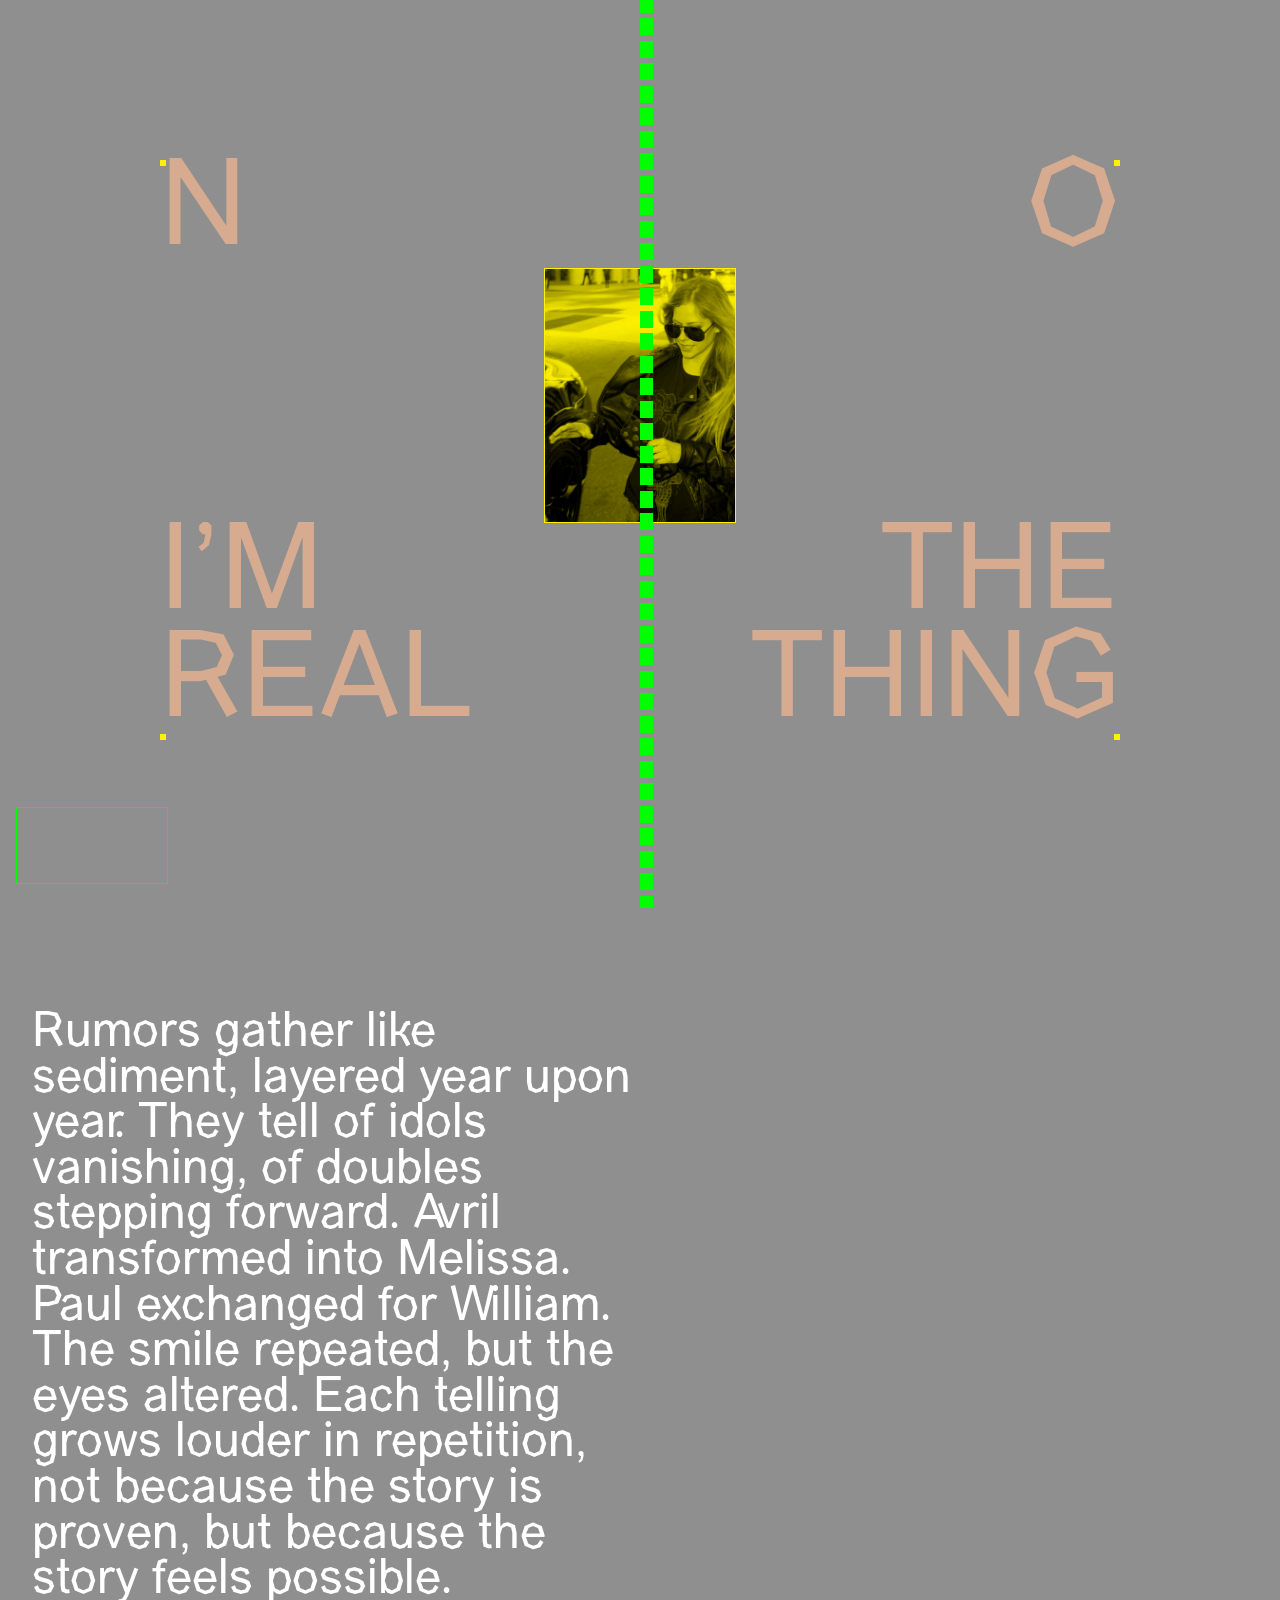
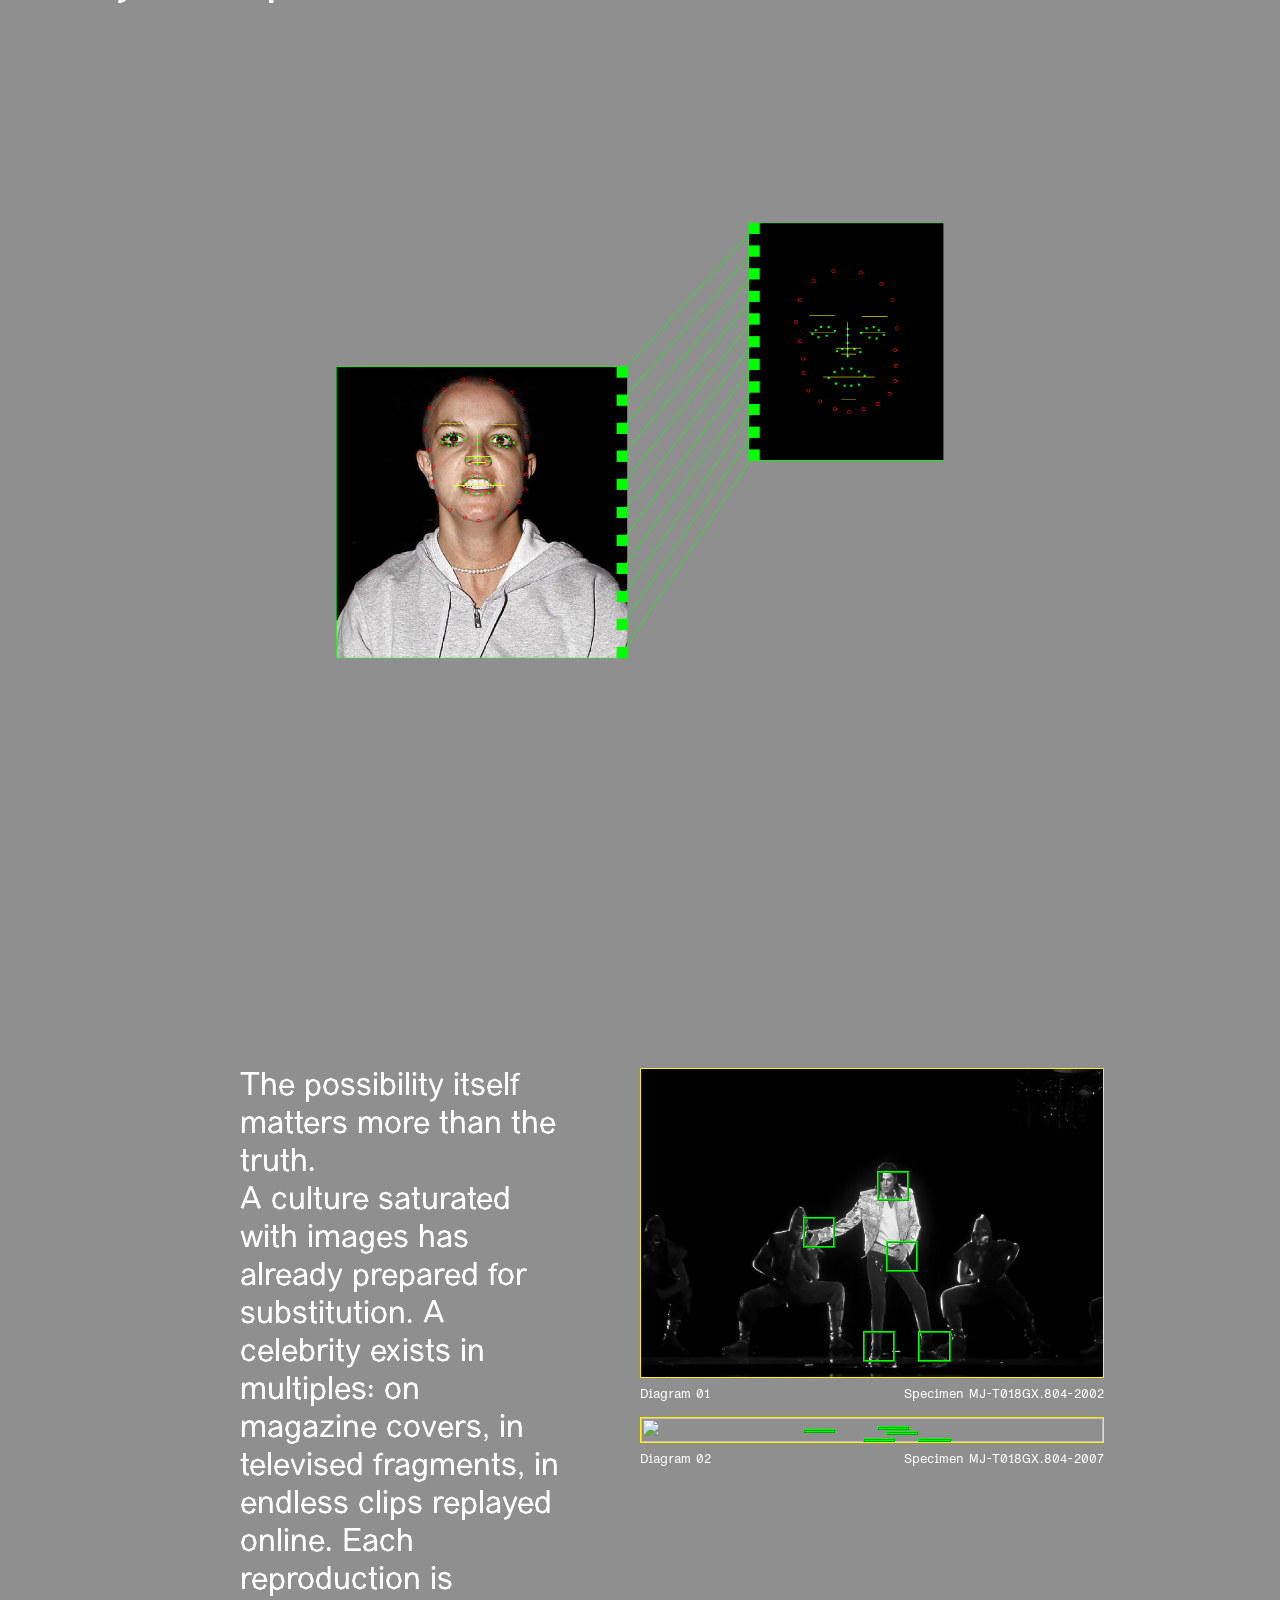
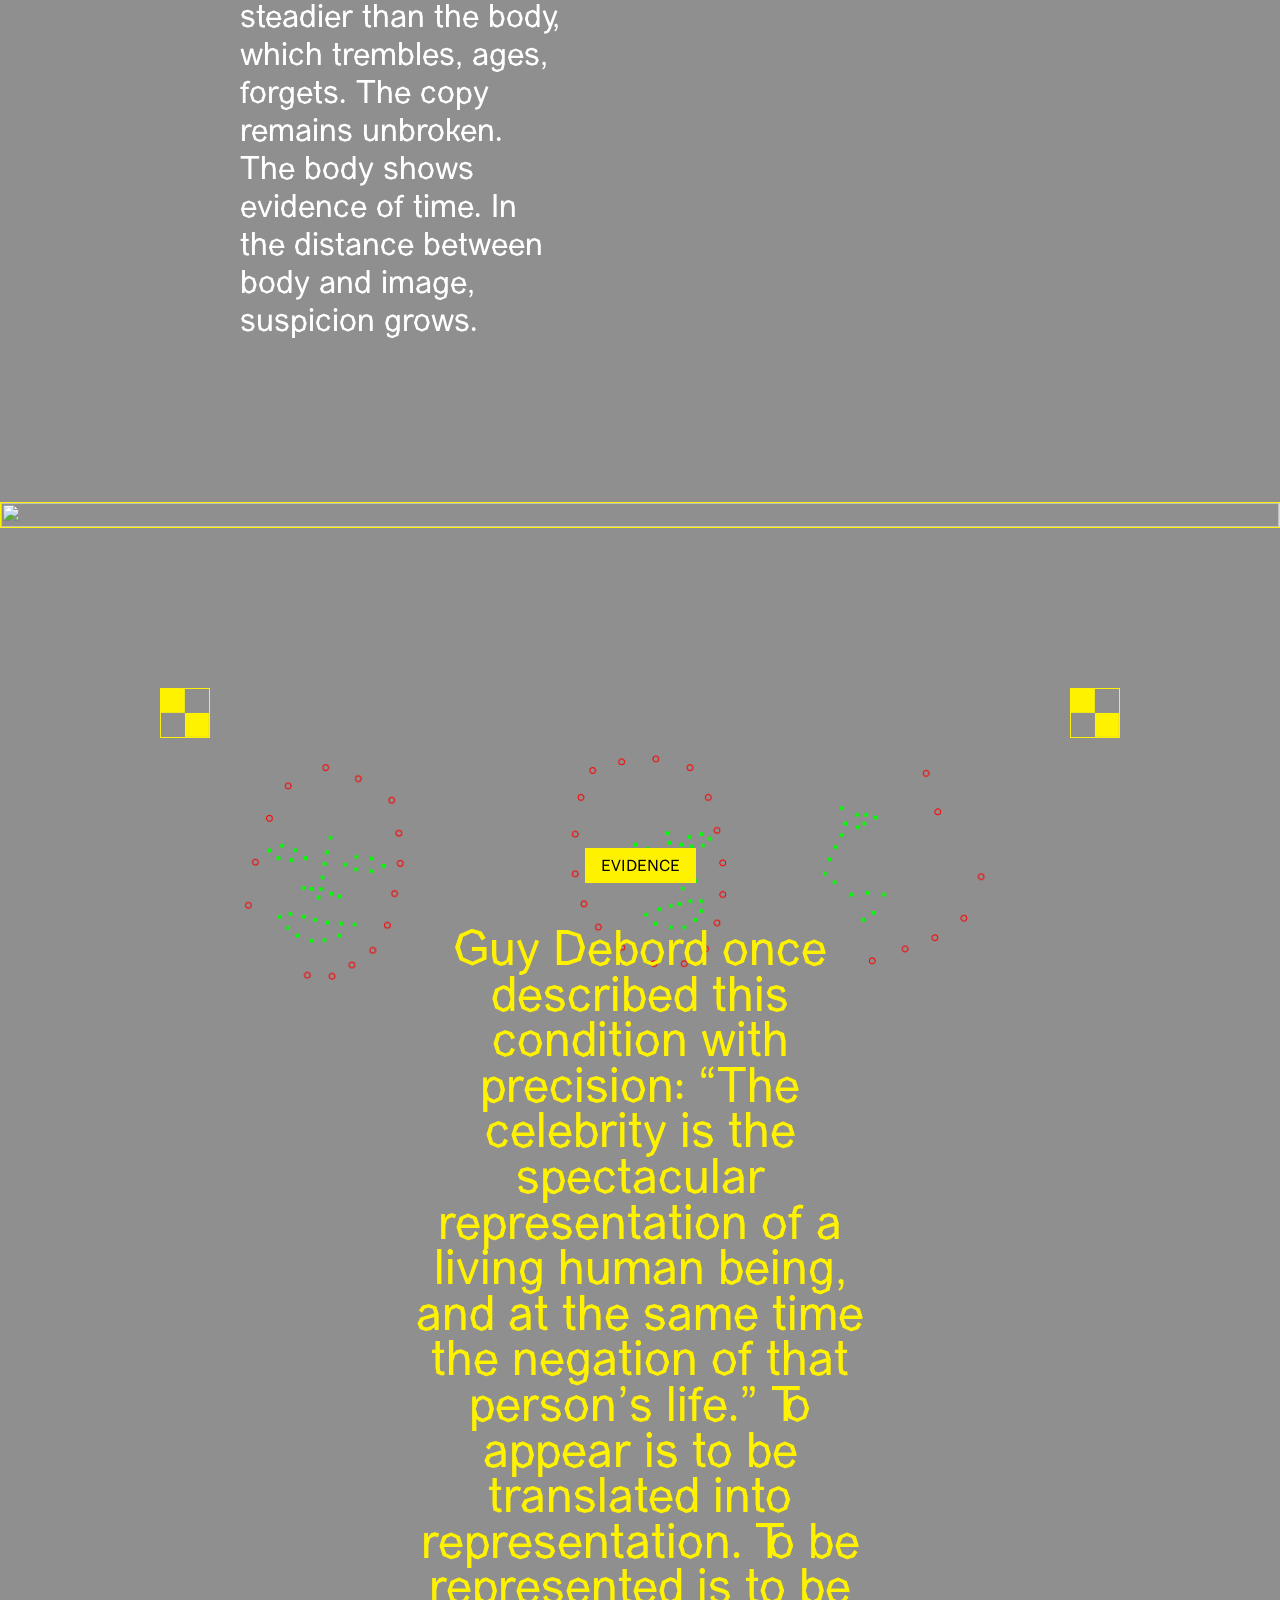
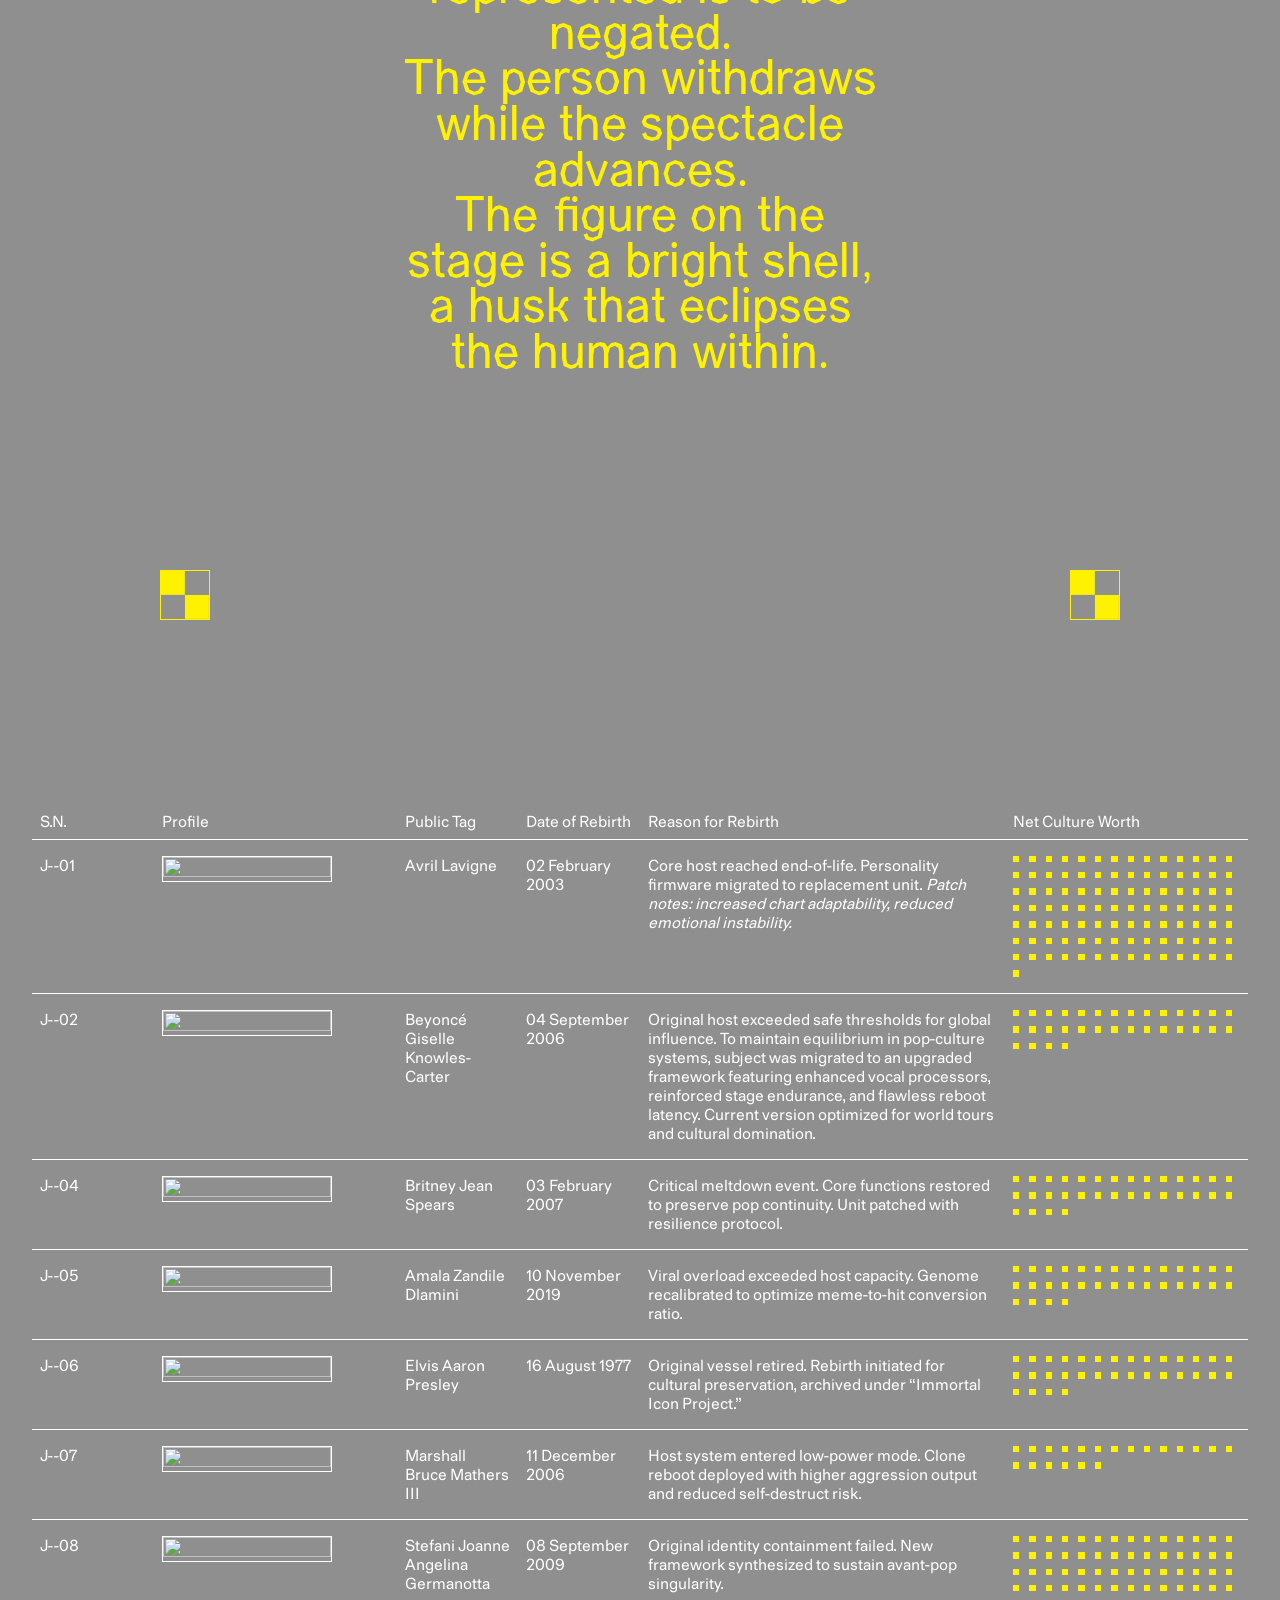
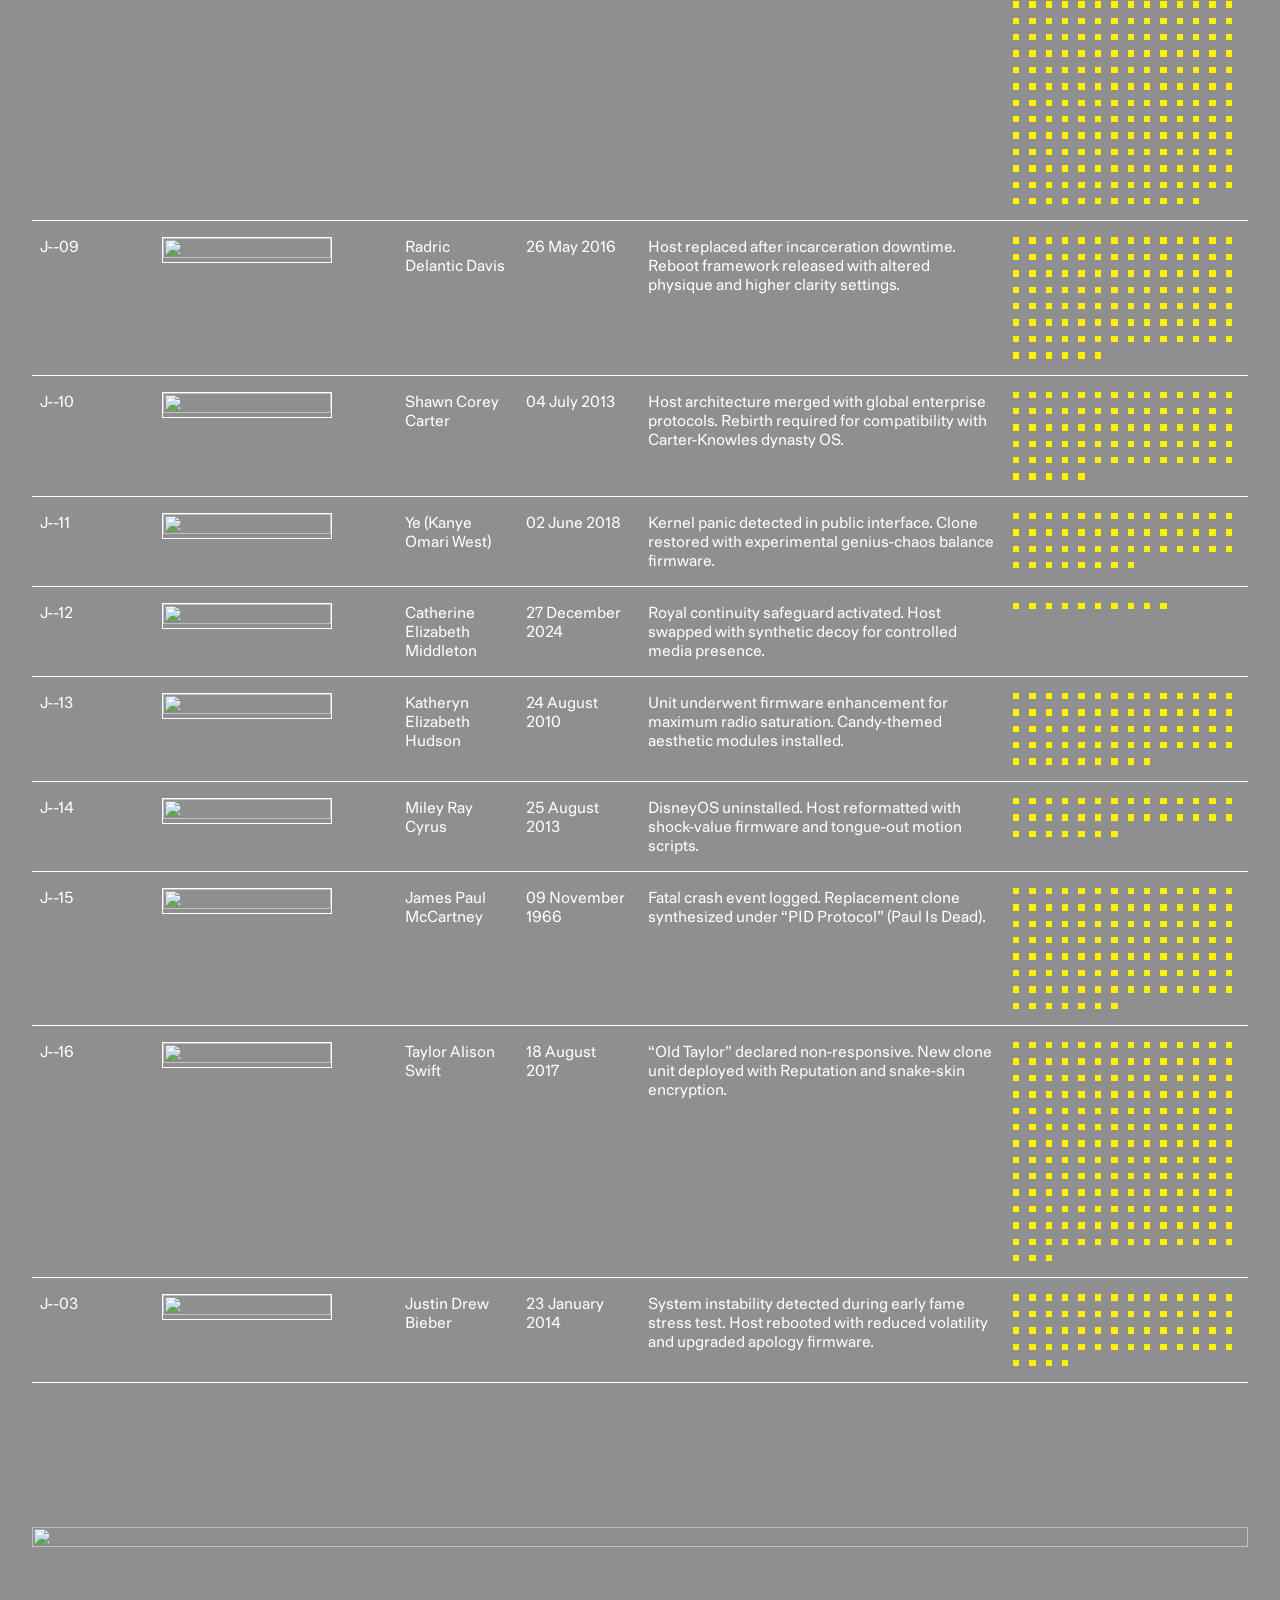
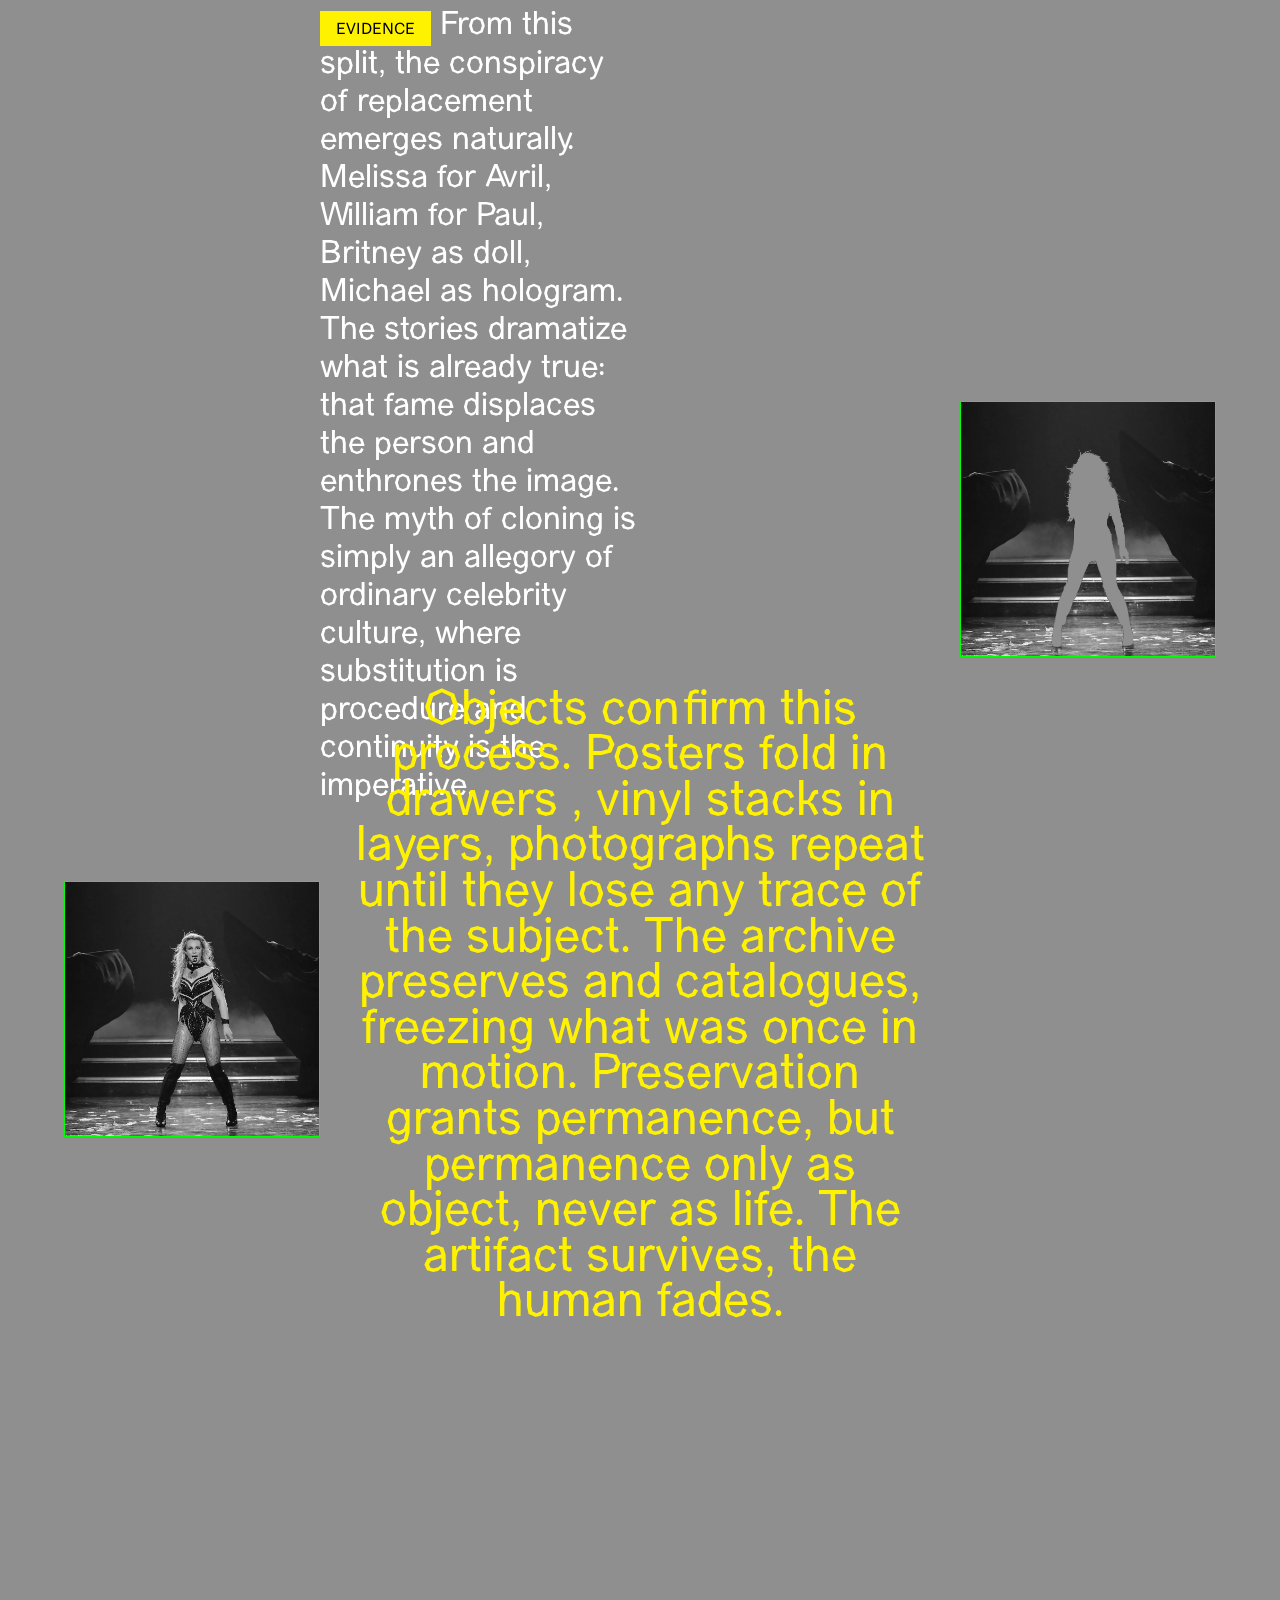
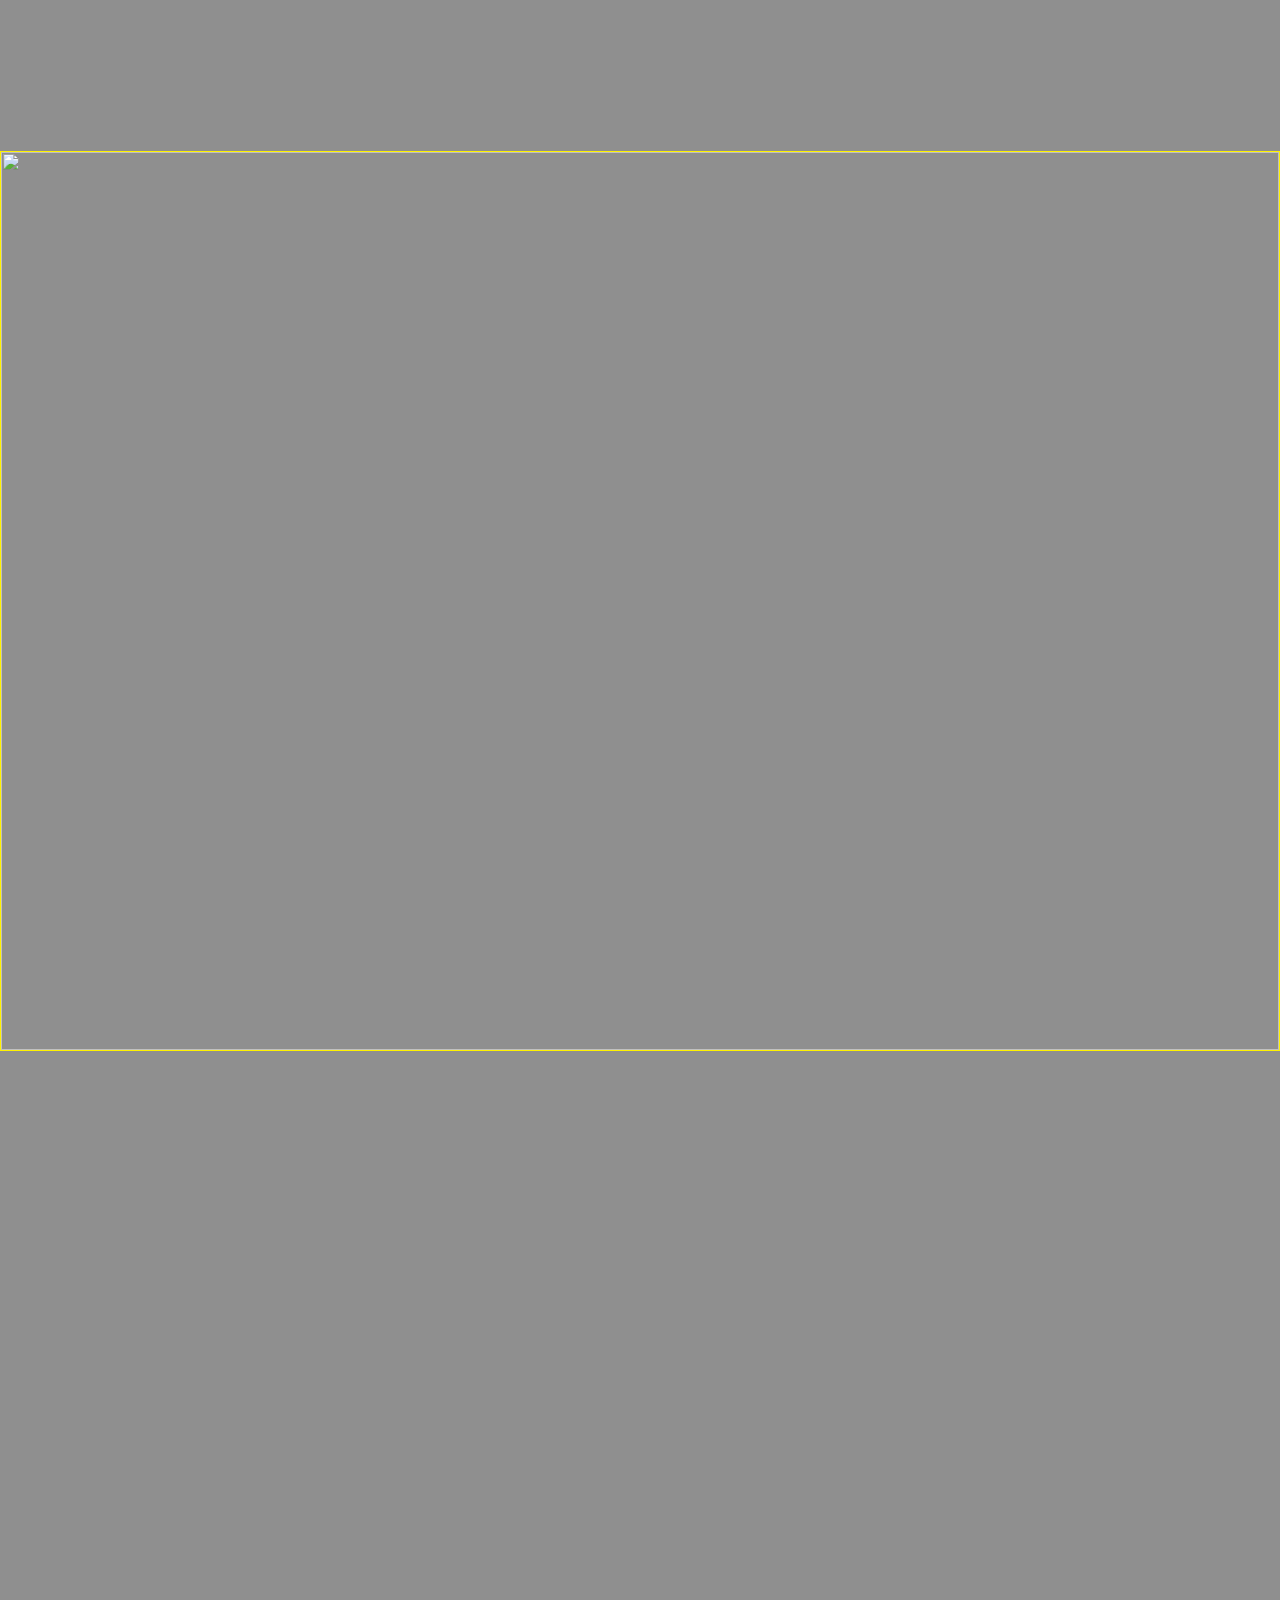
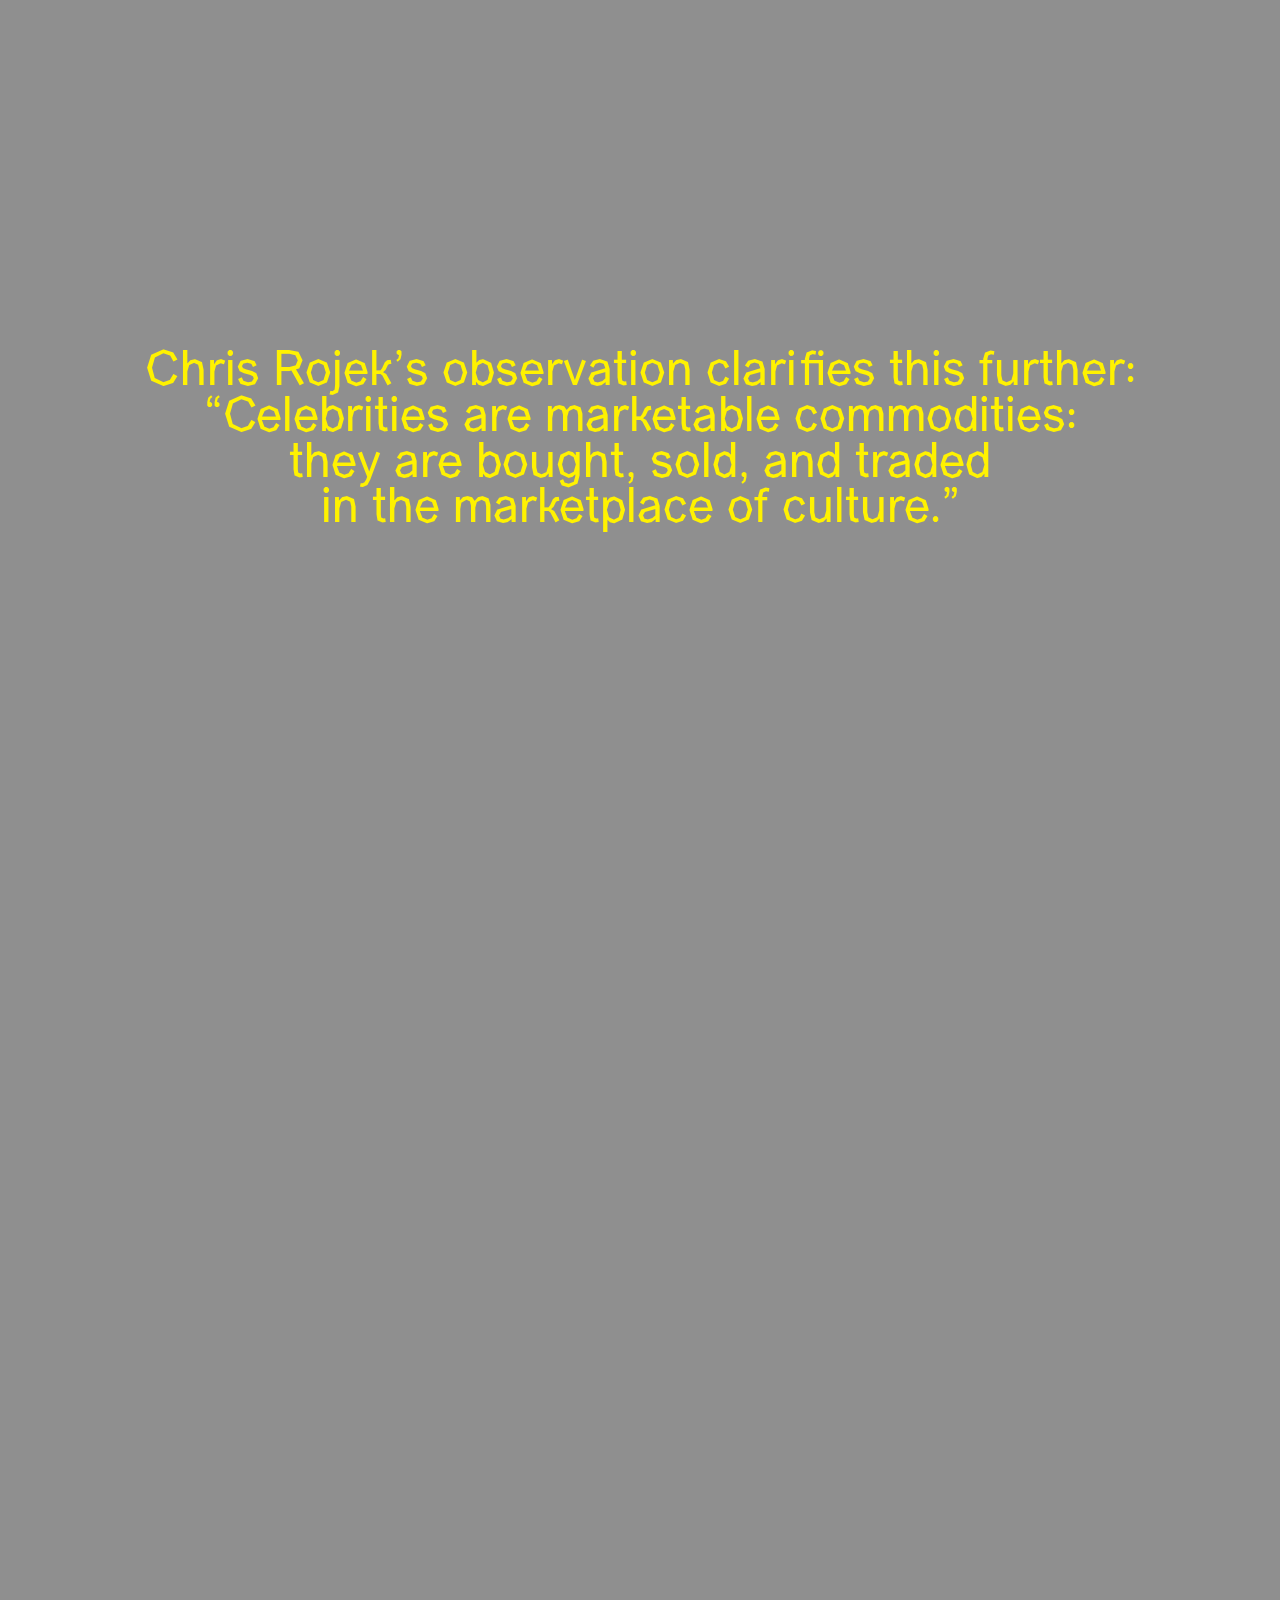
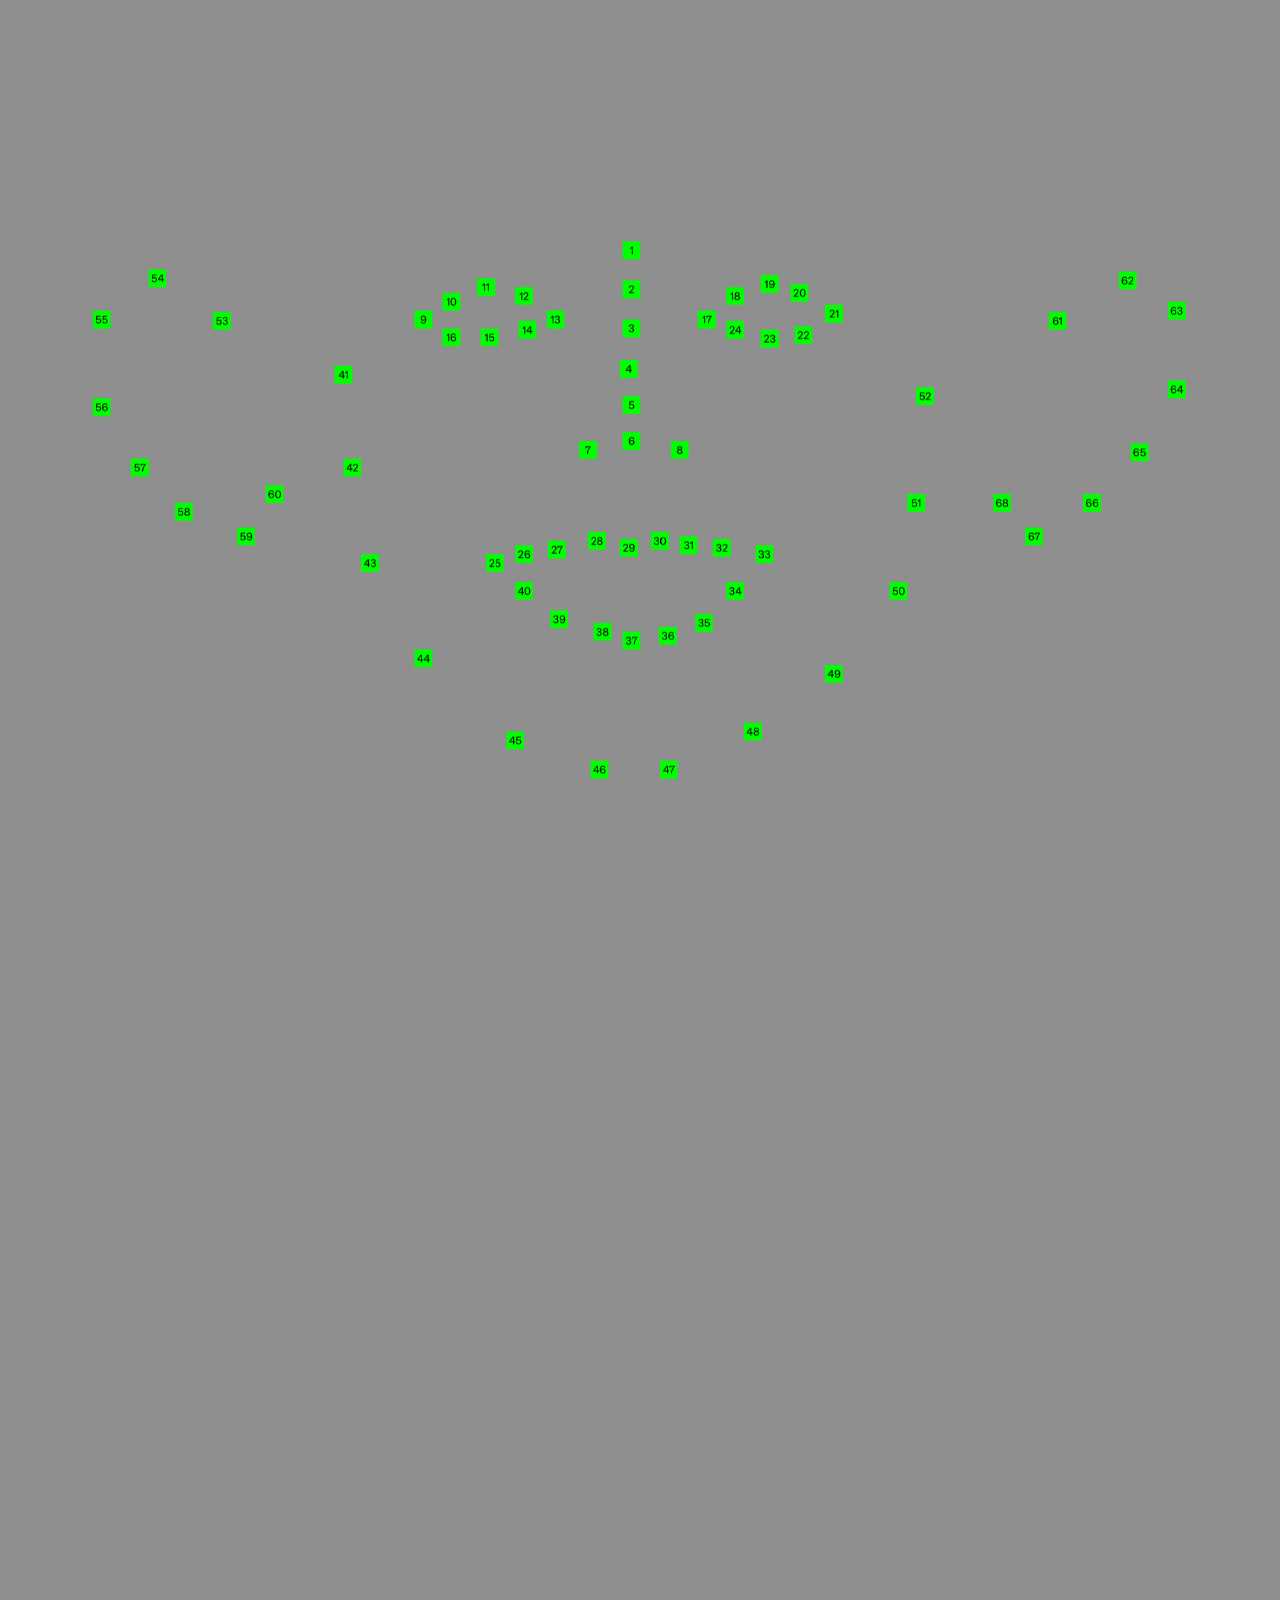
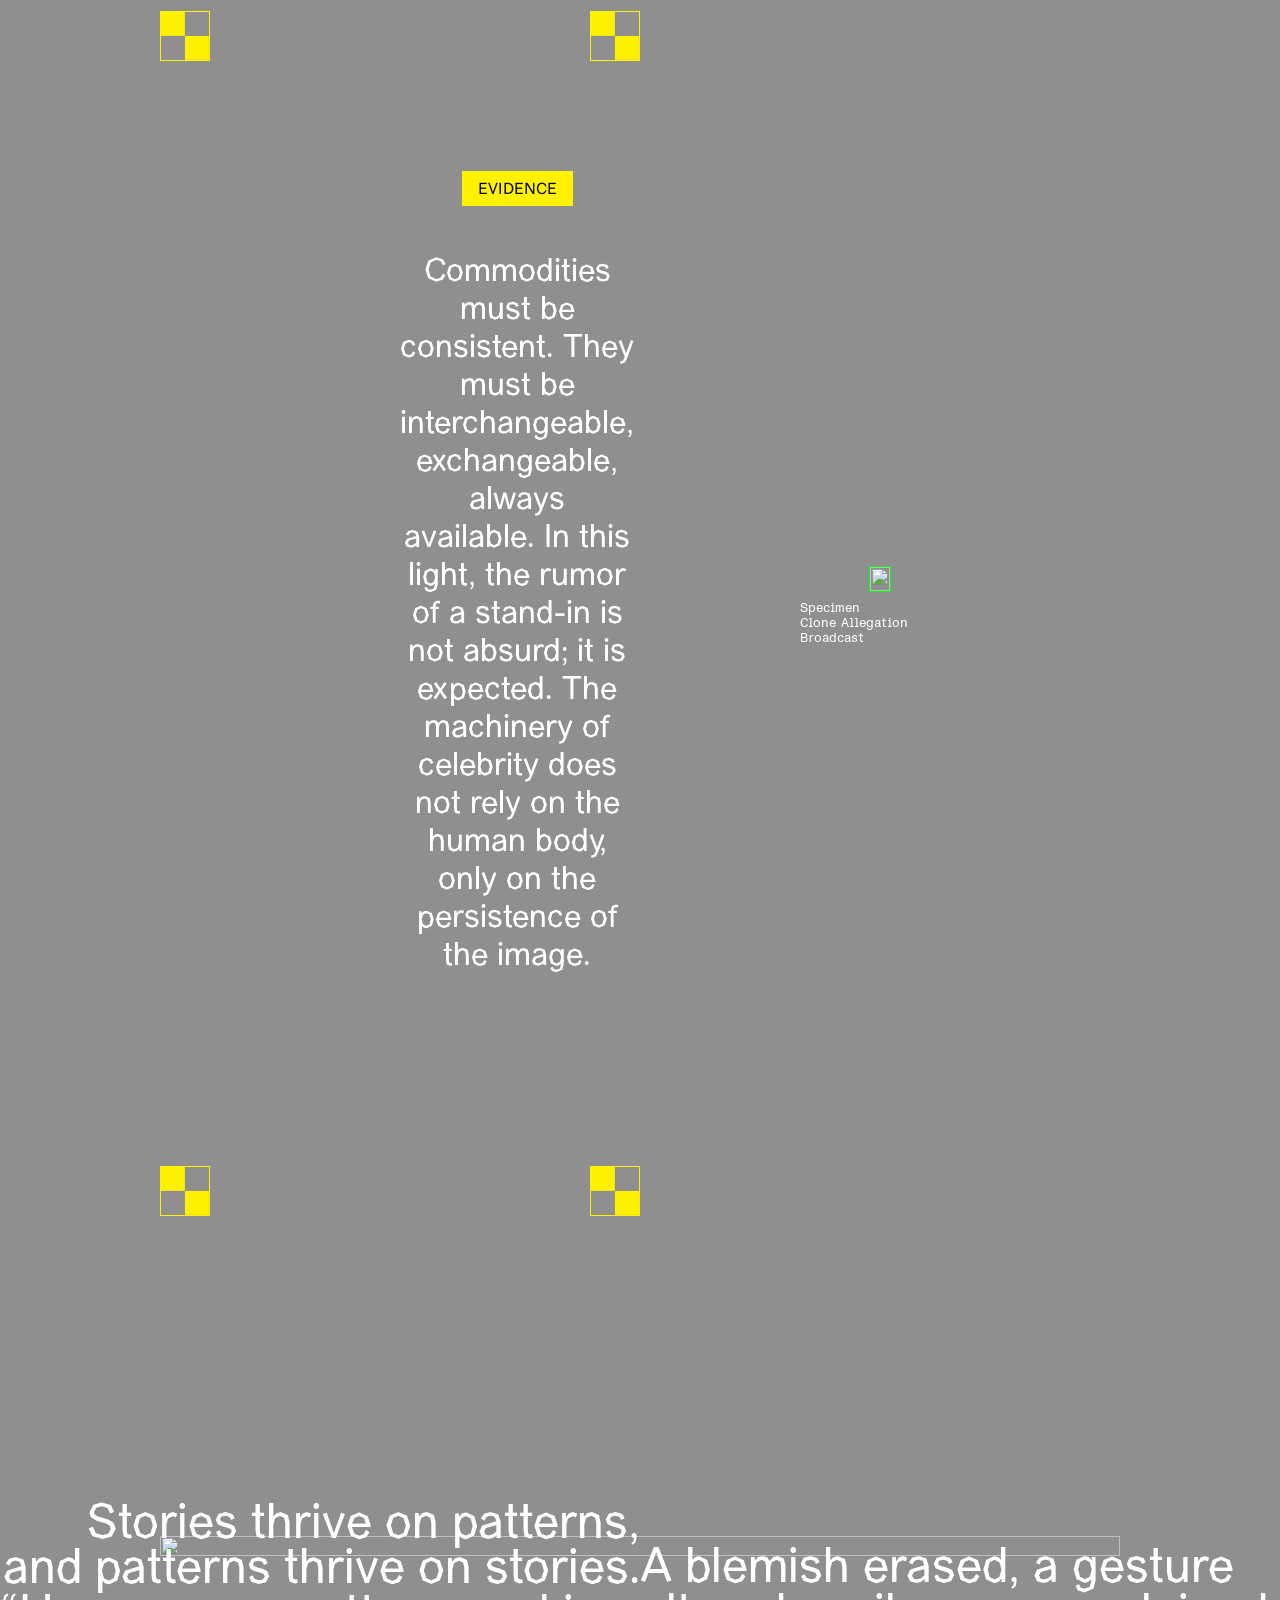
==== commit 6e916978: "171025 Push 2 Pushing..." ====
--- a/project1-2.html
+++ b/project1-2.html
@@ -2094,14 +2094,17 @@
     <div class="height500vh pos-relative">
       <div class="width100vw height100vh pos-sticky-top border-yellow">
         <img
-          class="imagefit"
+          class="imageanchor"
           src="/New Images/cutouts/doja-noeyes.png"
           alt="" />
       </div>
       <div
         class="width100 height200vh pos-z-1 pos-absolute pos-move"
         style="--x: 0%; --y: 0%">
-        <img class="imagefit" src="/New Images/cutouts/doja-eyes.png" alt="" />
+        <img
+          class="imageanchor"
+          src="/New Images/cutouts/doja-eyes.png"
+          alt="" />
       </div>
       <div
         class="flex-container flex-column flex-align-center flex-justify-center p-l-5rem p-r-5rem">
--- a/style2.css
+++ b/style2.css
@@ -21,6 +21,7 @@
 body {
   background-color: var(--c-grey);
   overflow-x: hidden;
+  margin: 0;
 }
 
 /* Colours [base64] */
@@ -747,6 +748,11 @@
   object-fit: contain;
 }
 
+.imageanchor {
+  object-fit: cover;
+  object-position: center;
+}
+
 .image-move {
   display: block;
   width: 100%;
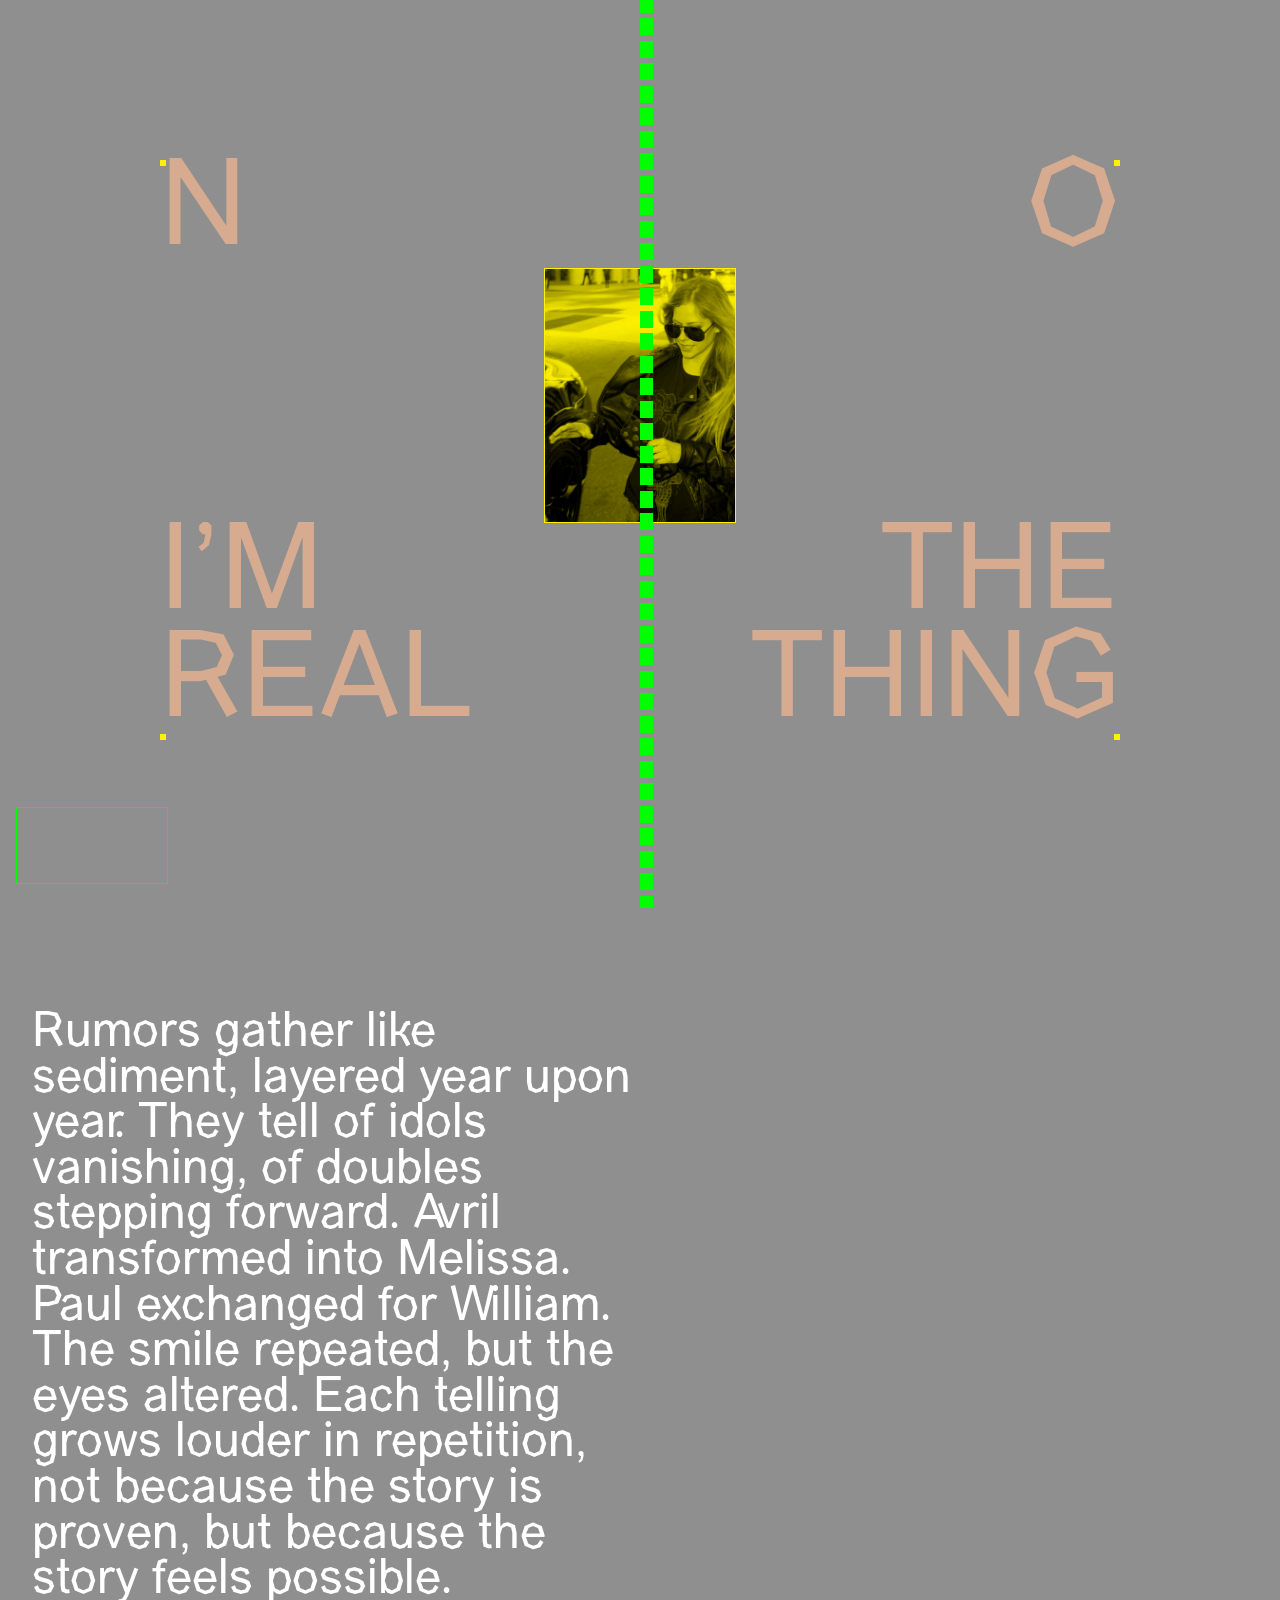
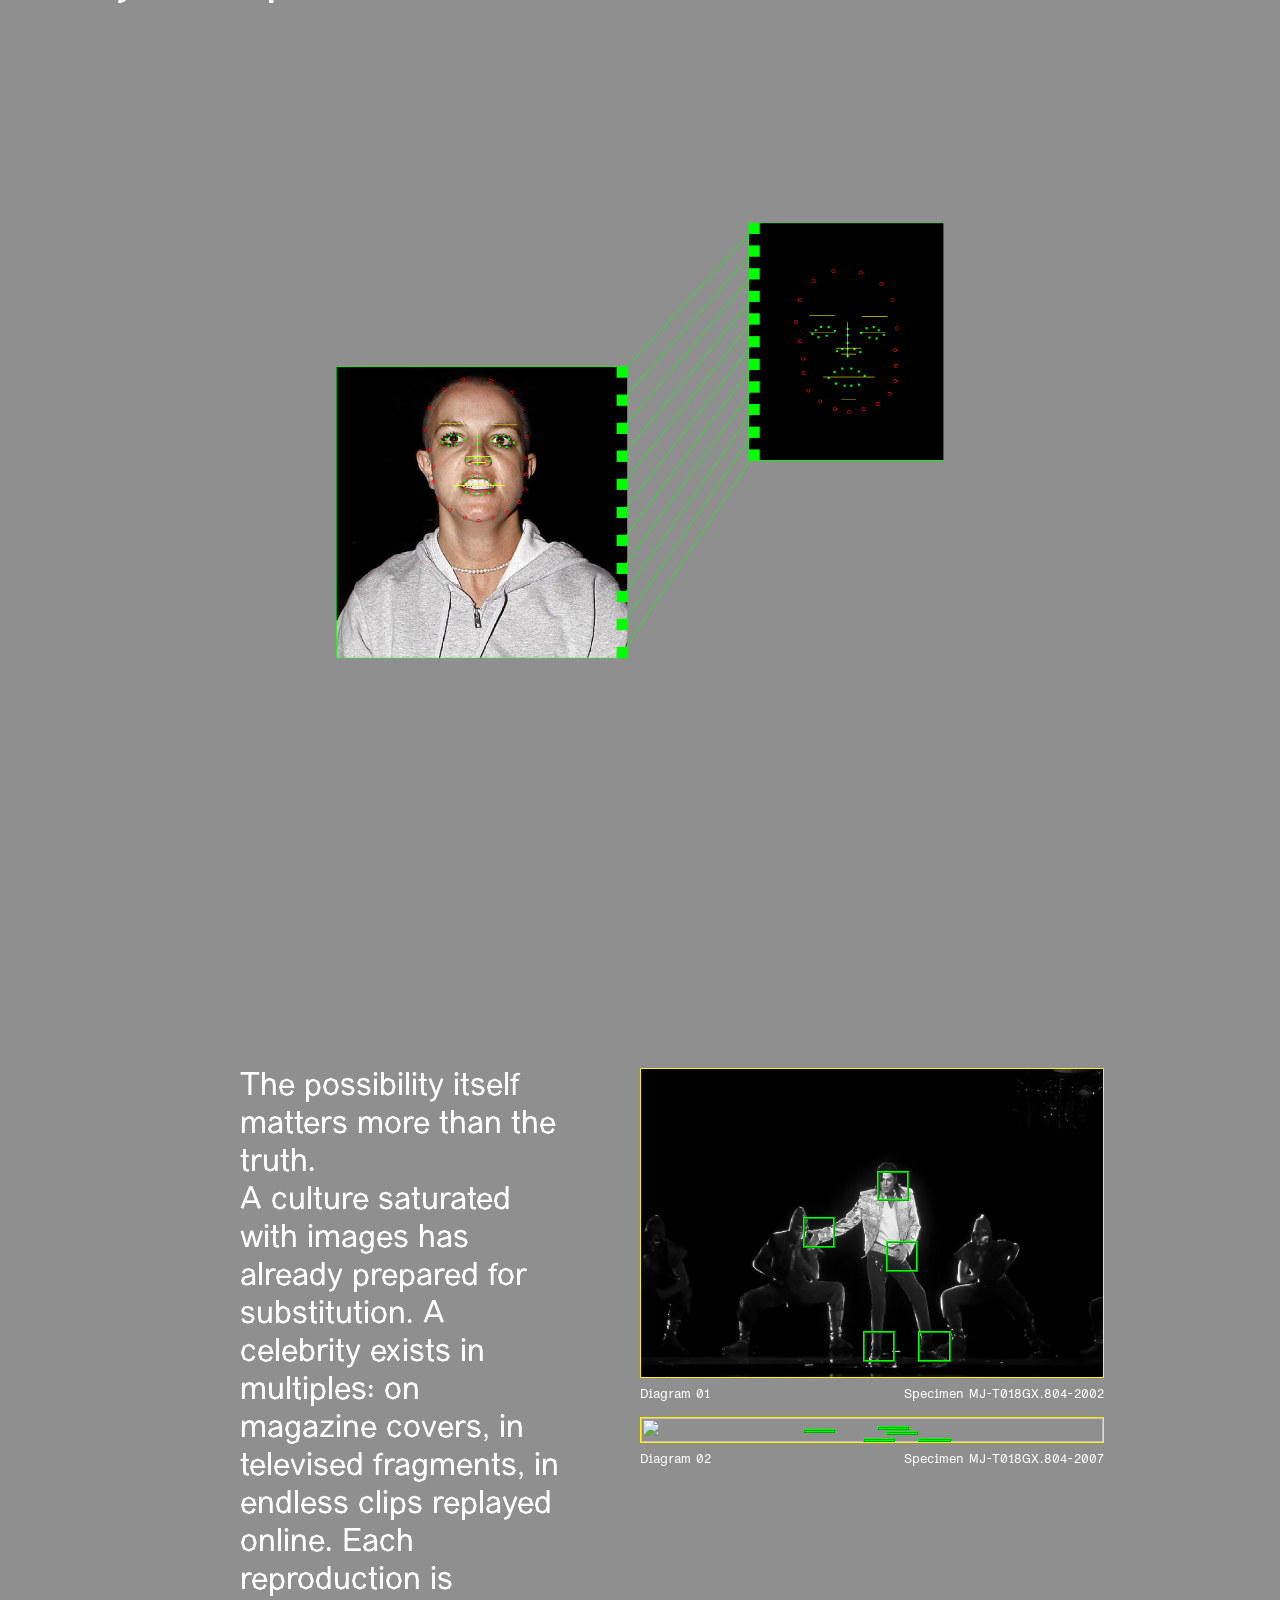
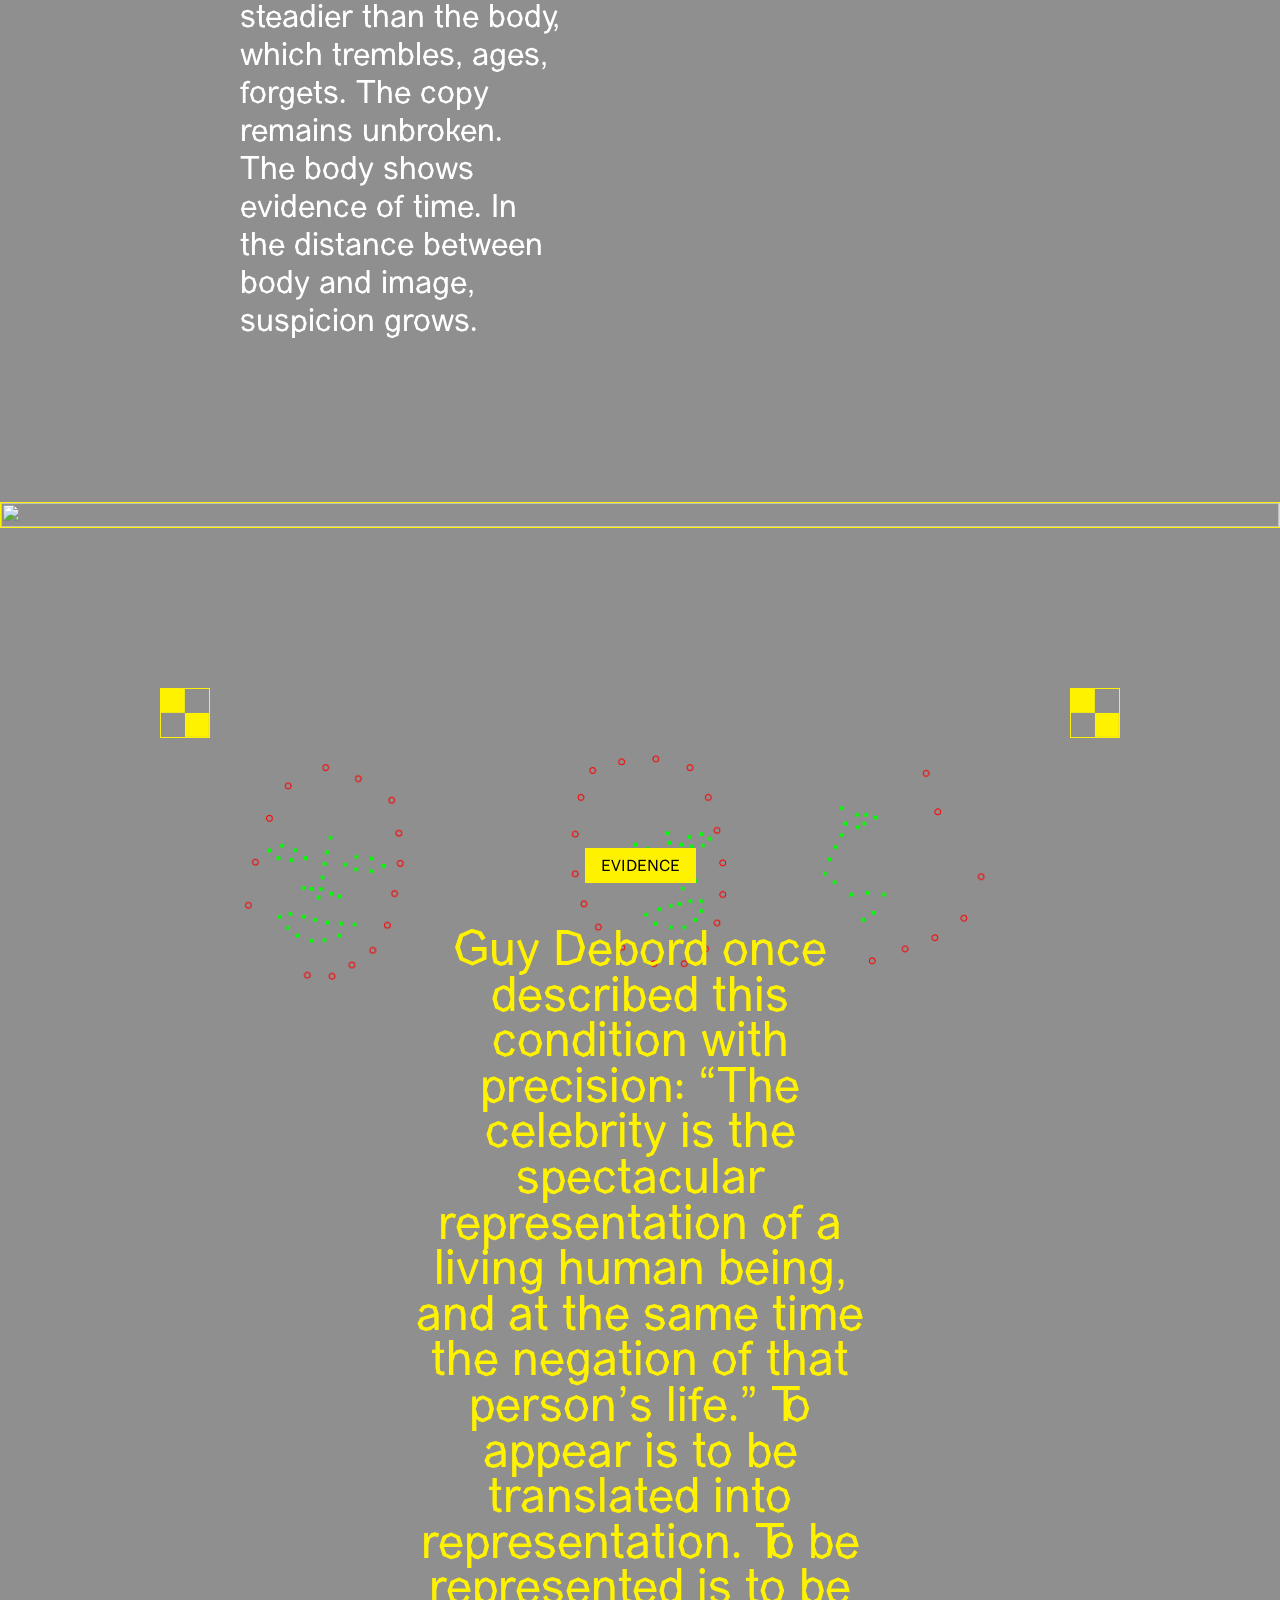
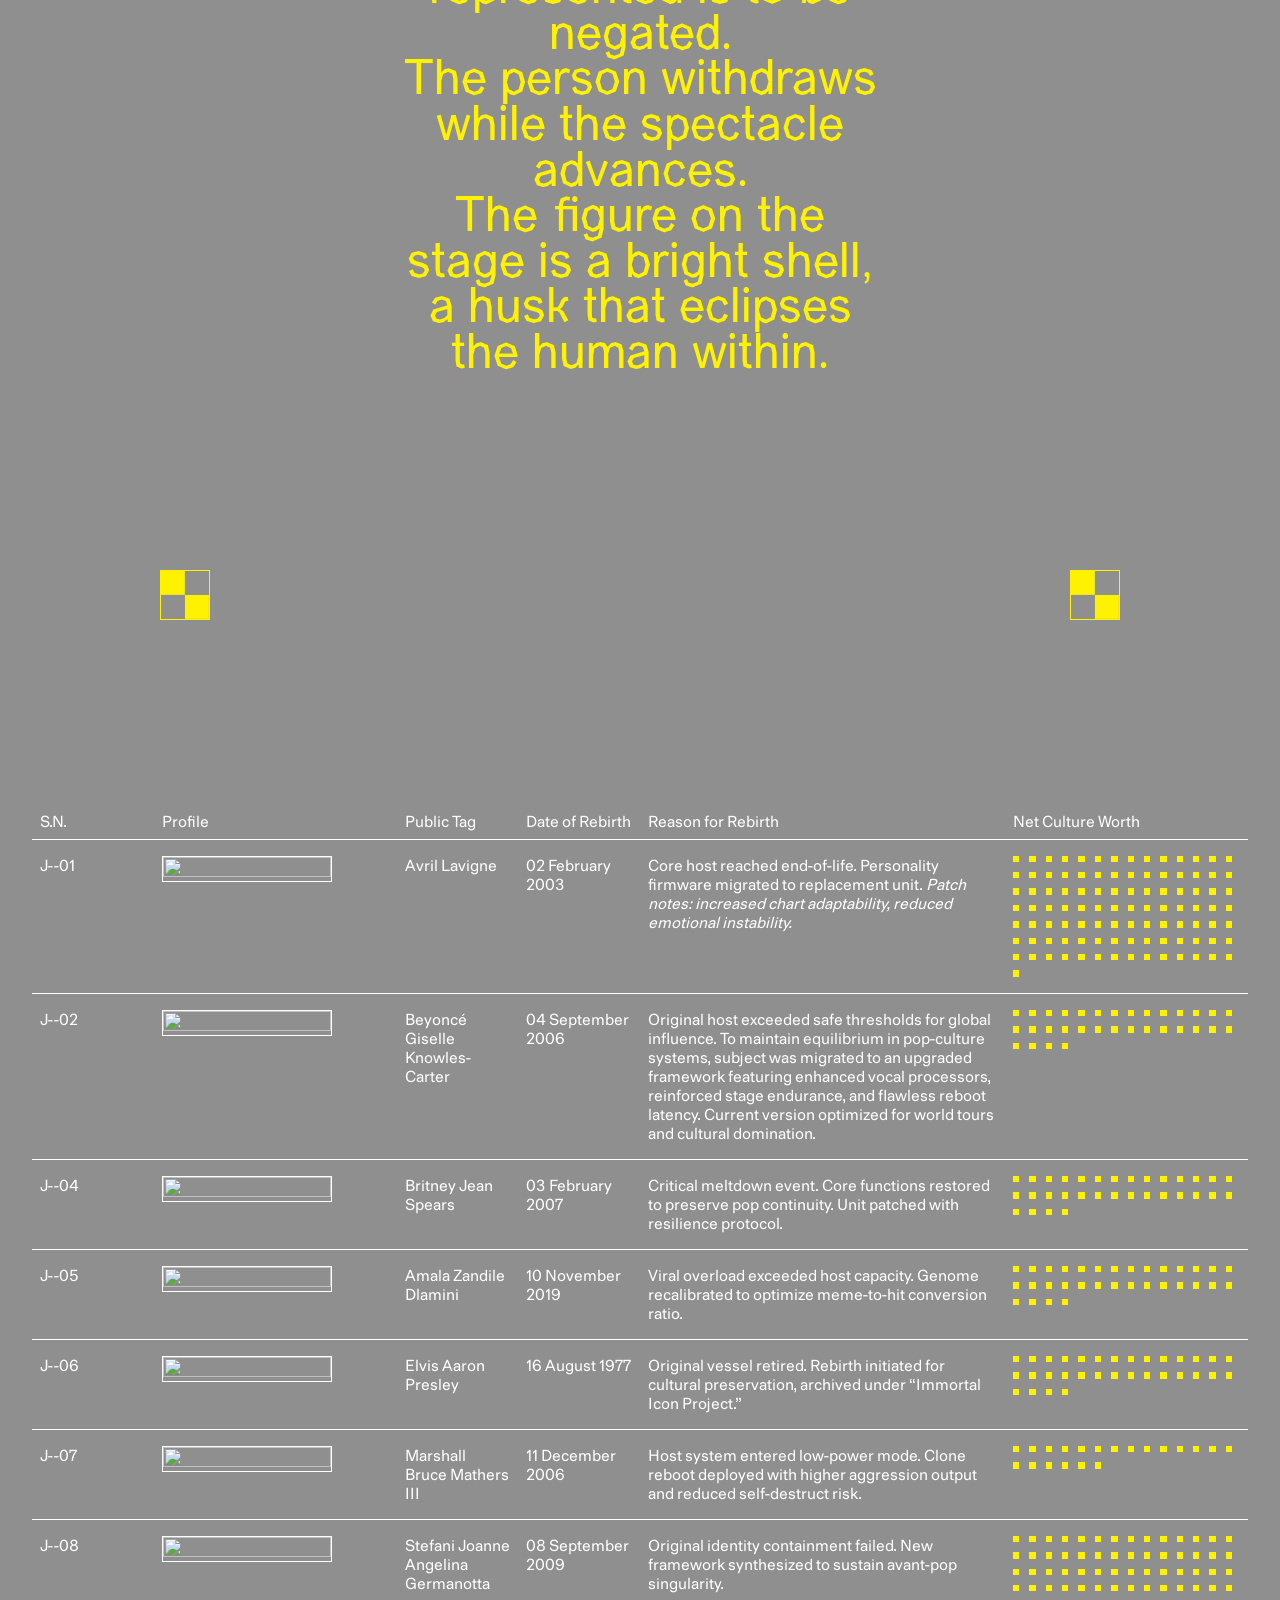
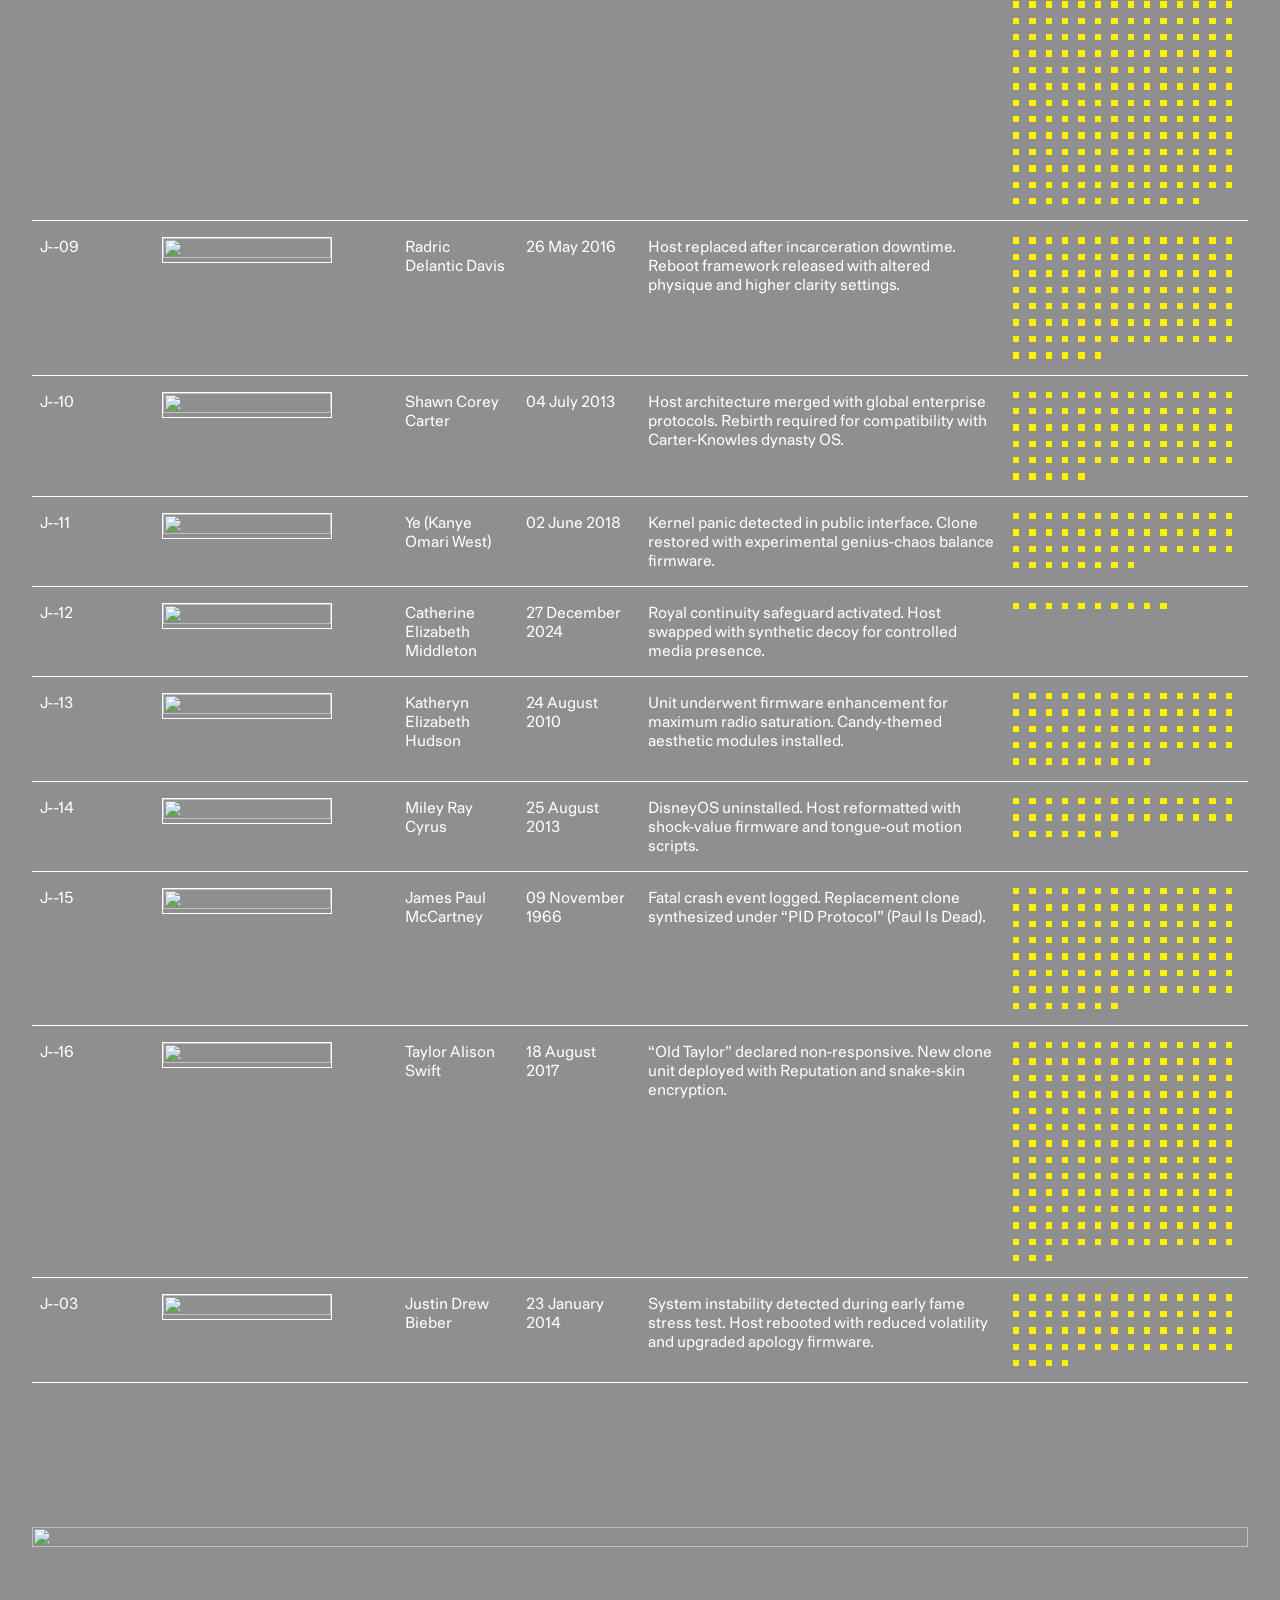
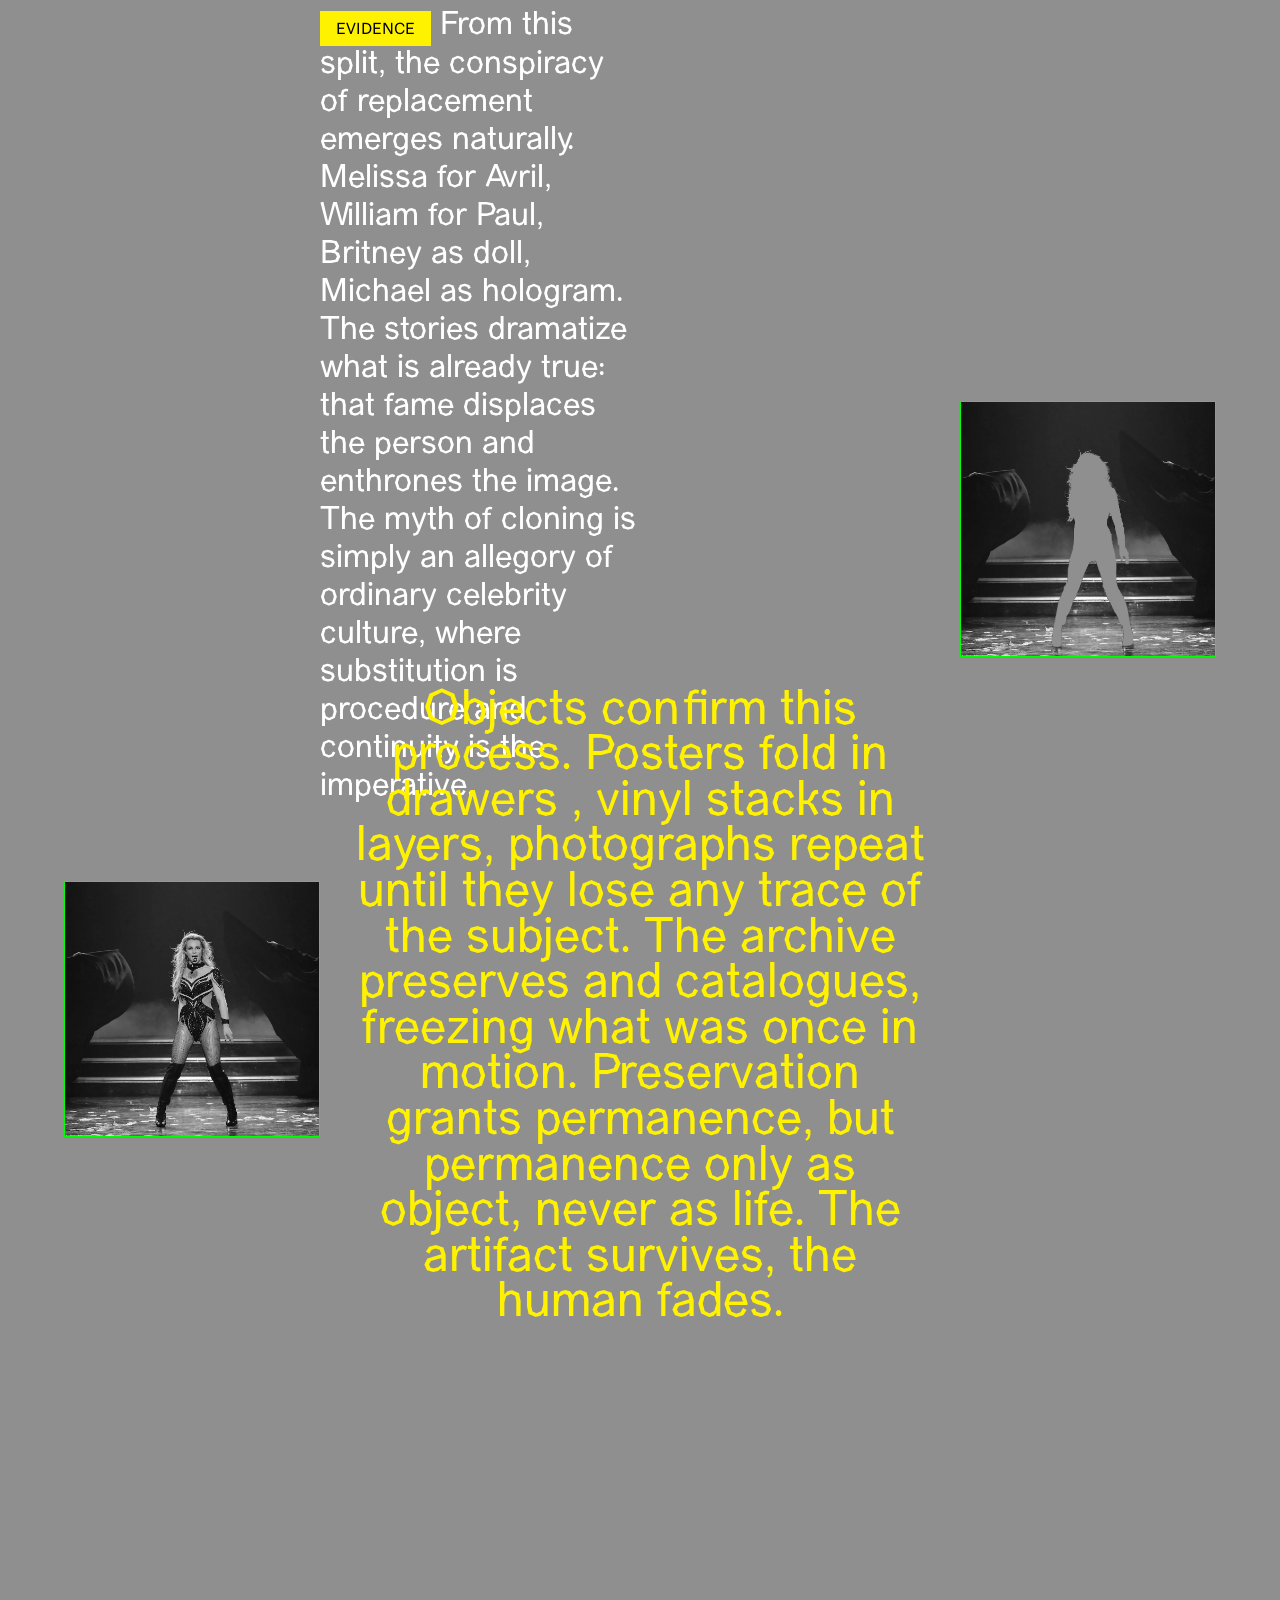
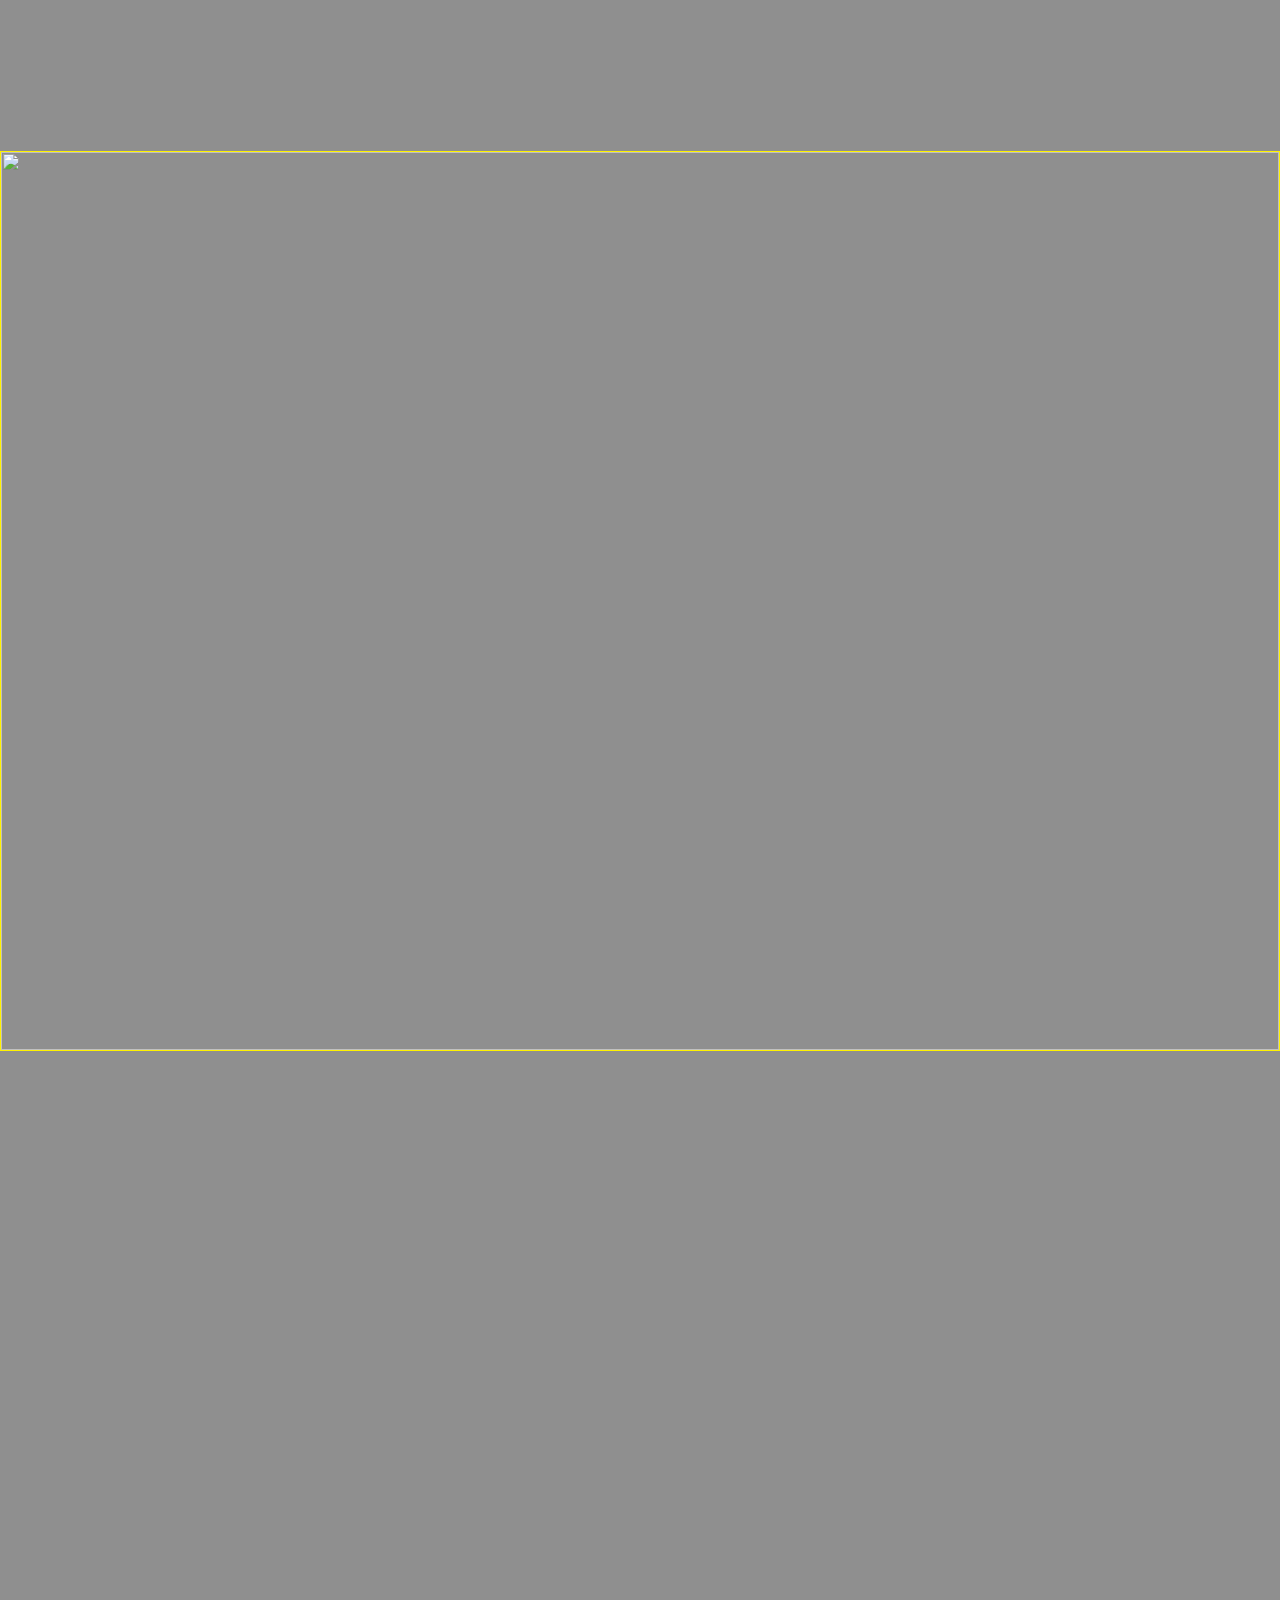
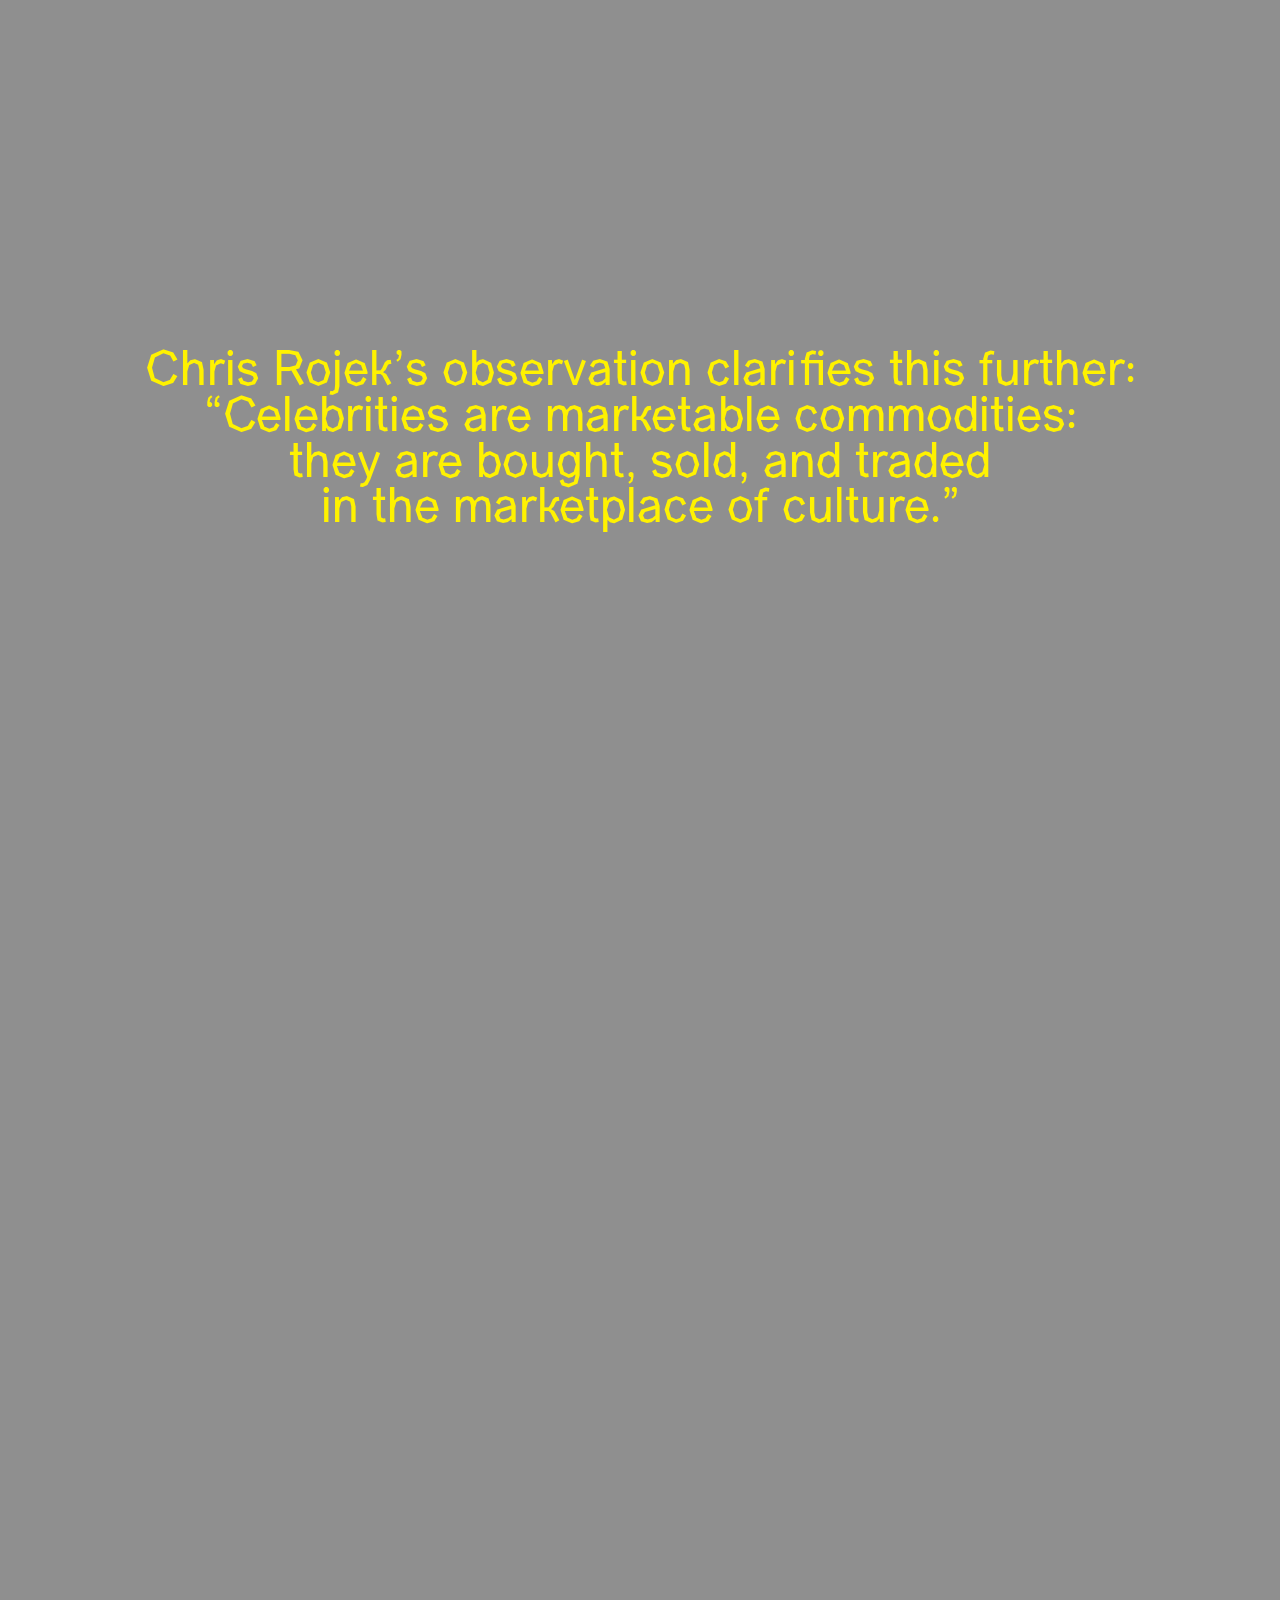
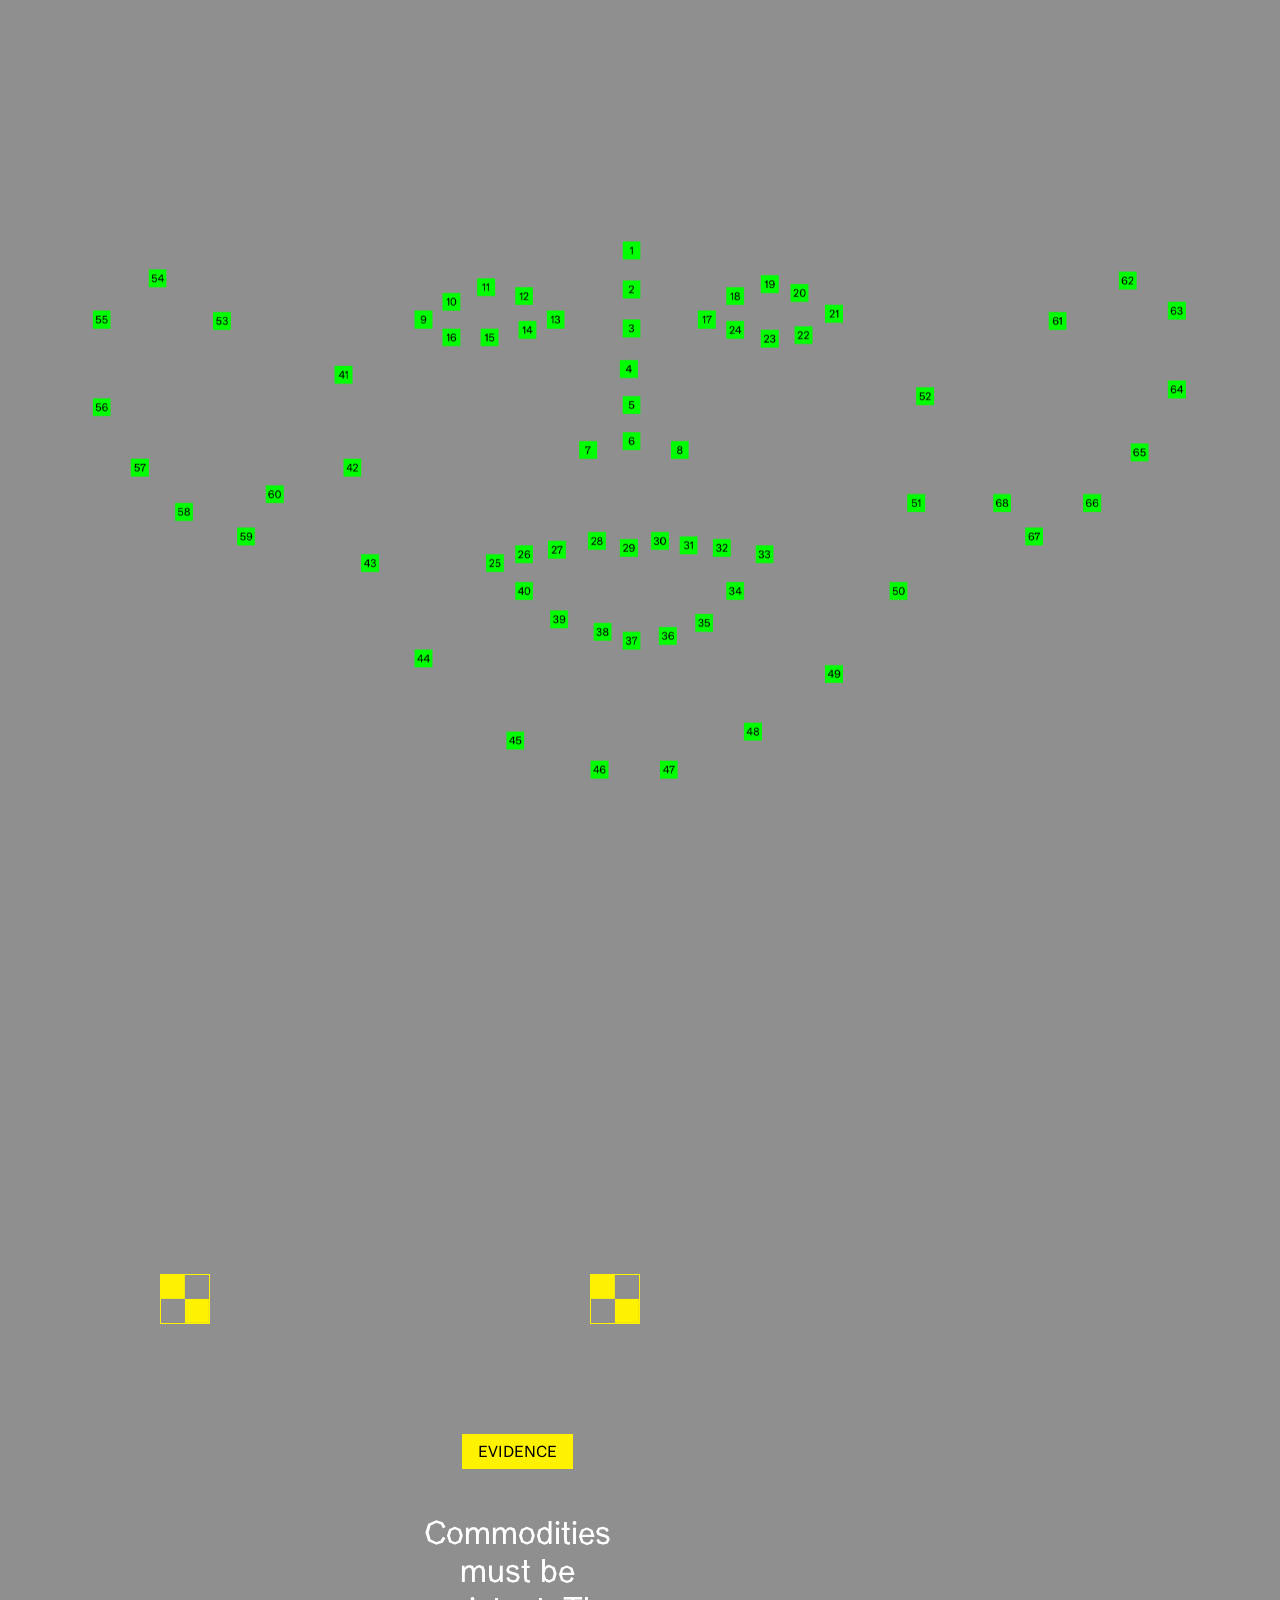
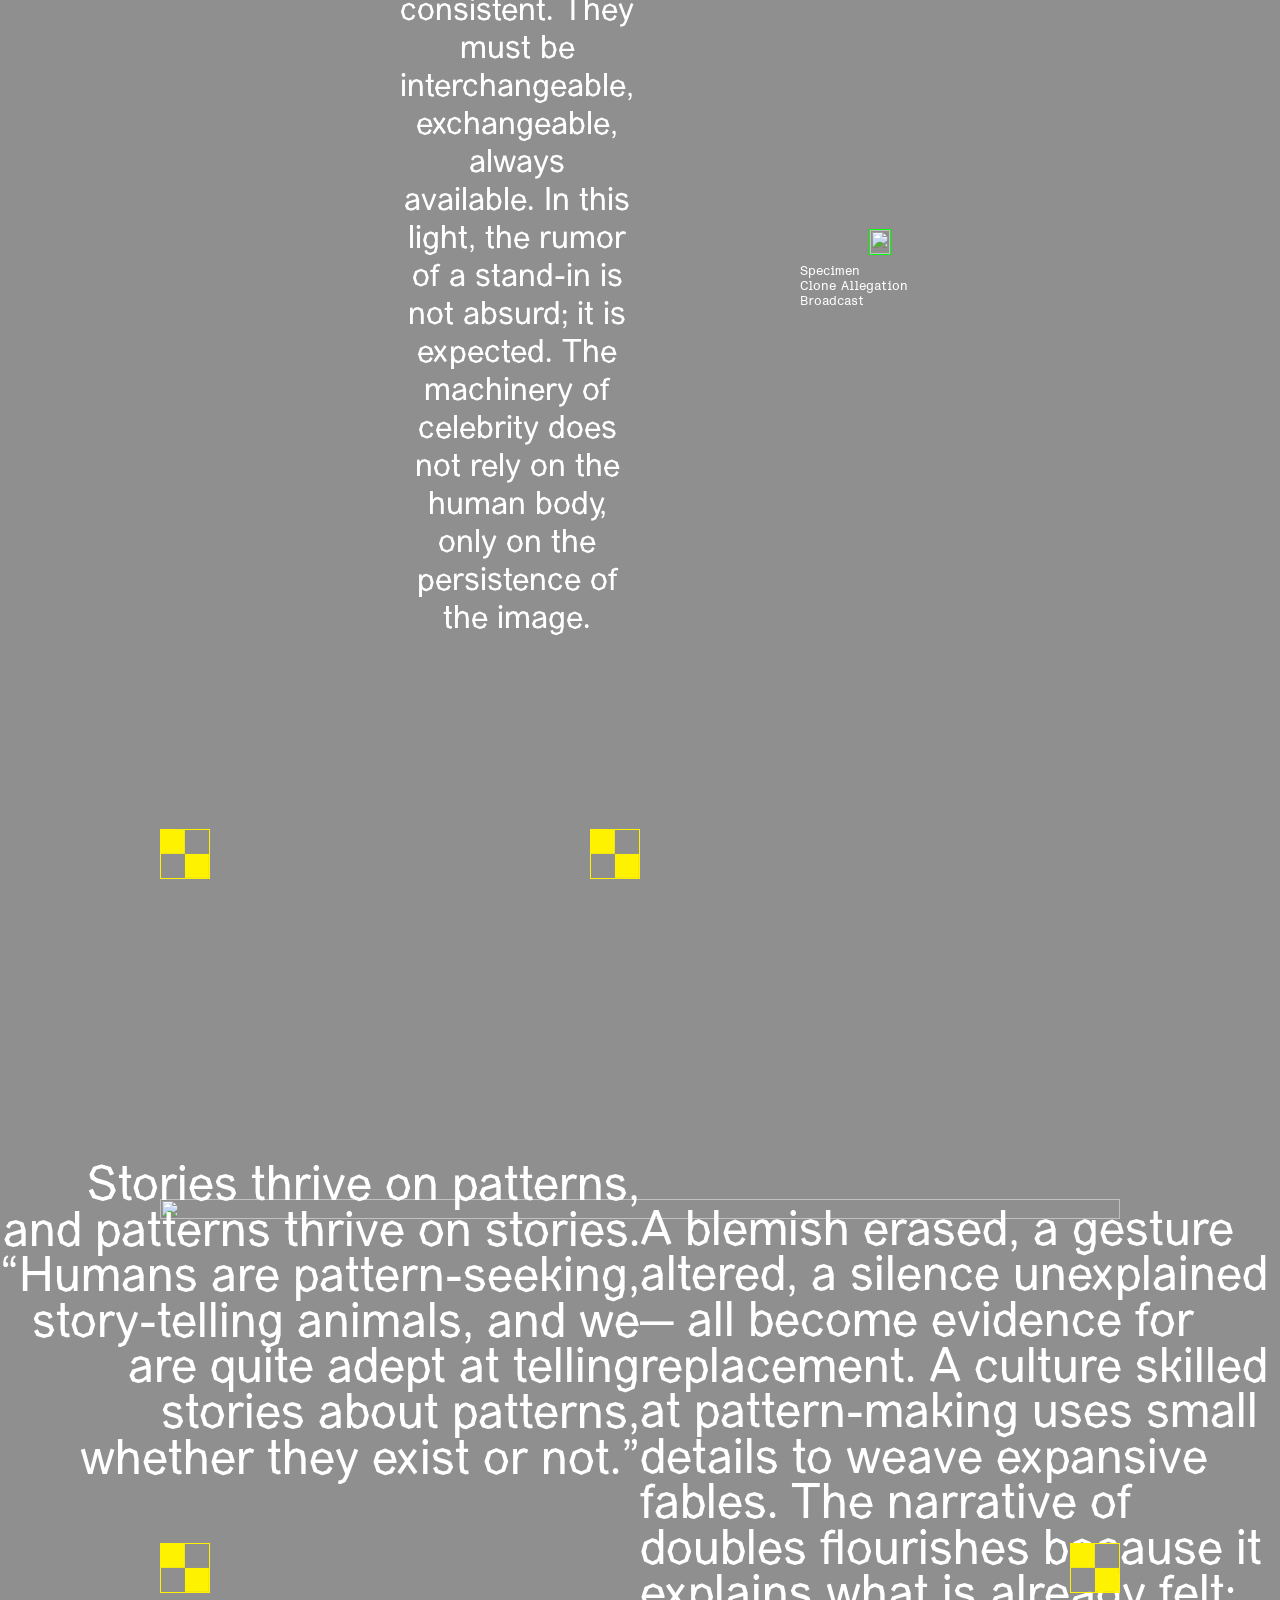
==== commit 044480fa: "171025 Push 3 Pushing... pushing..." ====
--- a/project1-2.html
+++ b/project1-2.html
@@ -2091,7 +2091,7 @@
     </div>
 
     <!-- Section 14 -->
-    <div class="height500vh pos-relative">
+    <div class="height200vh pos-relative">
       <div class="width100vw height100vh pos-sticky-top border-yellow">
         <img
           class="imageanchor"
--- a/style2.css
+++ b/style2.css
@@ -470,8 +470,8 @@
   height: 200vh;
 }
 
-div.height500vh {
-  height: 500vh;
+div.height300vh {
+  height: 300vh;
 }
 
 div.height800vh {
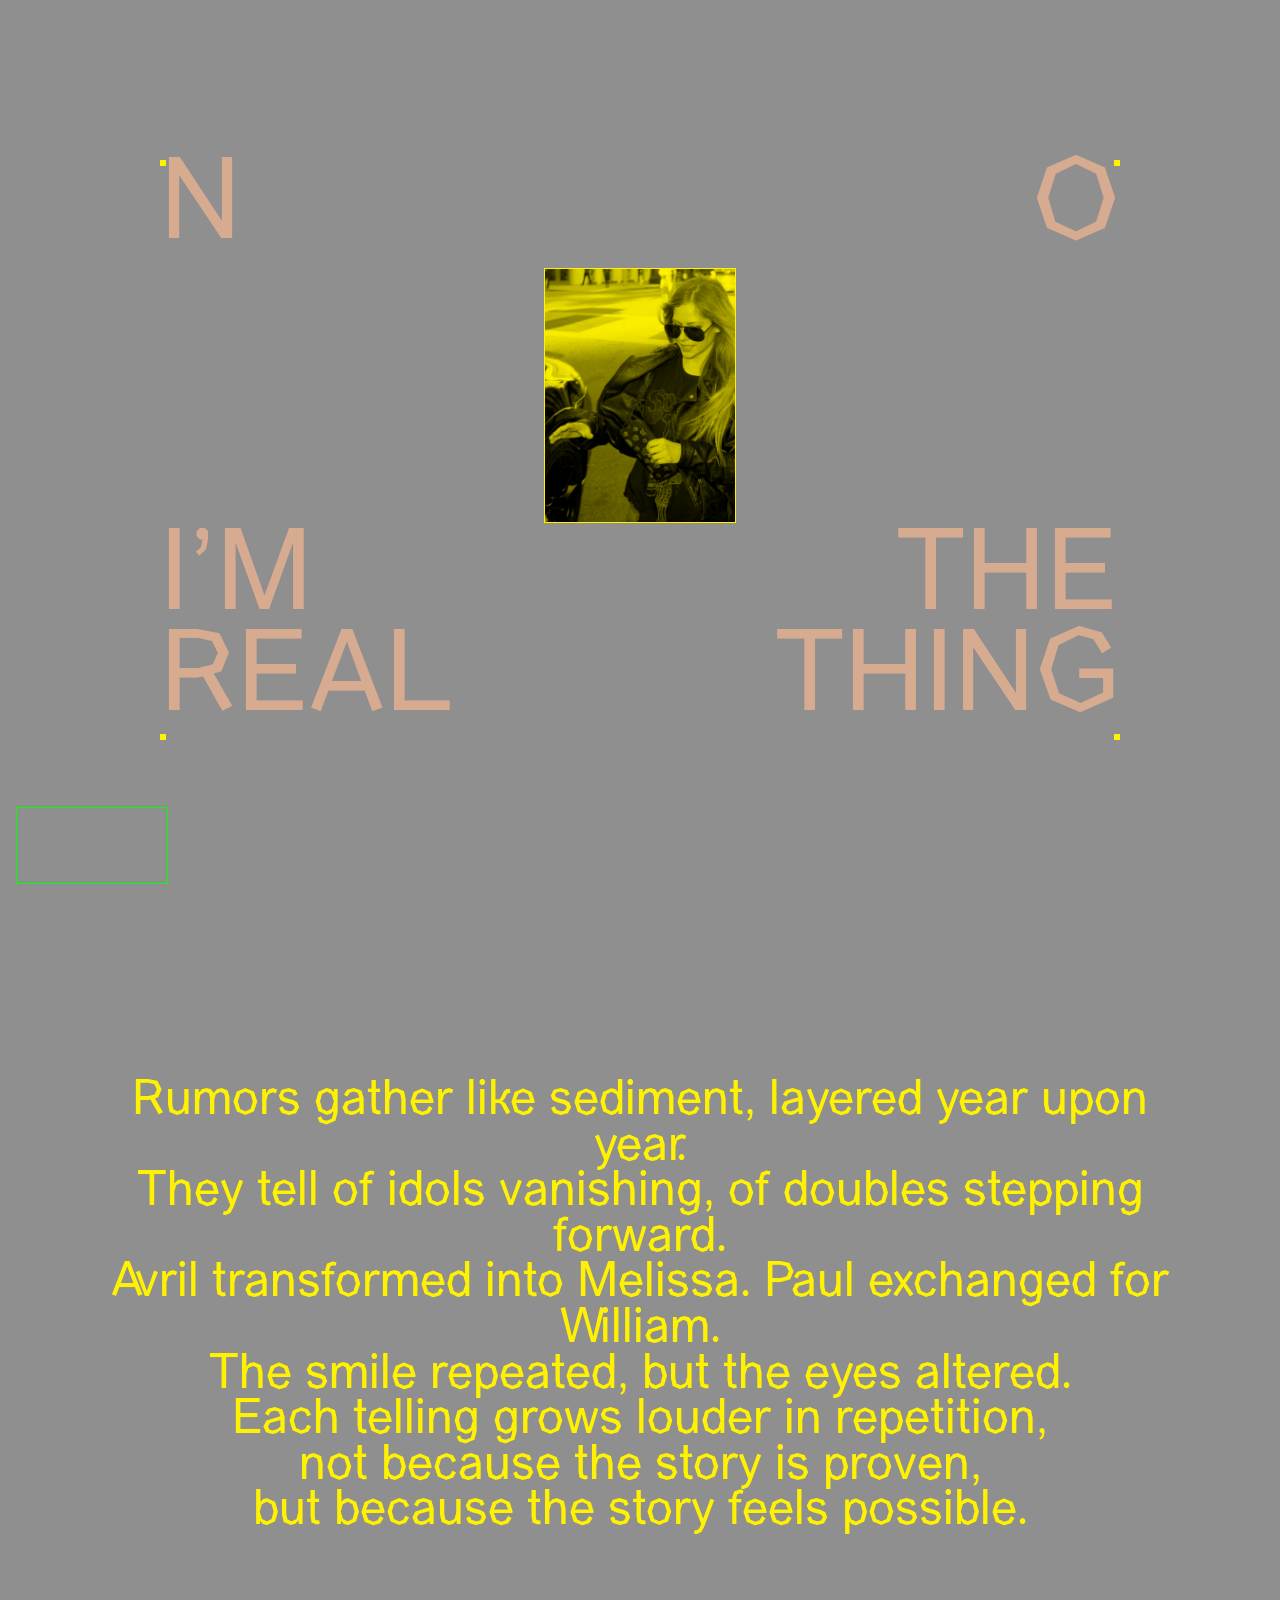
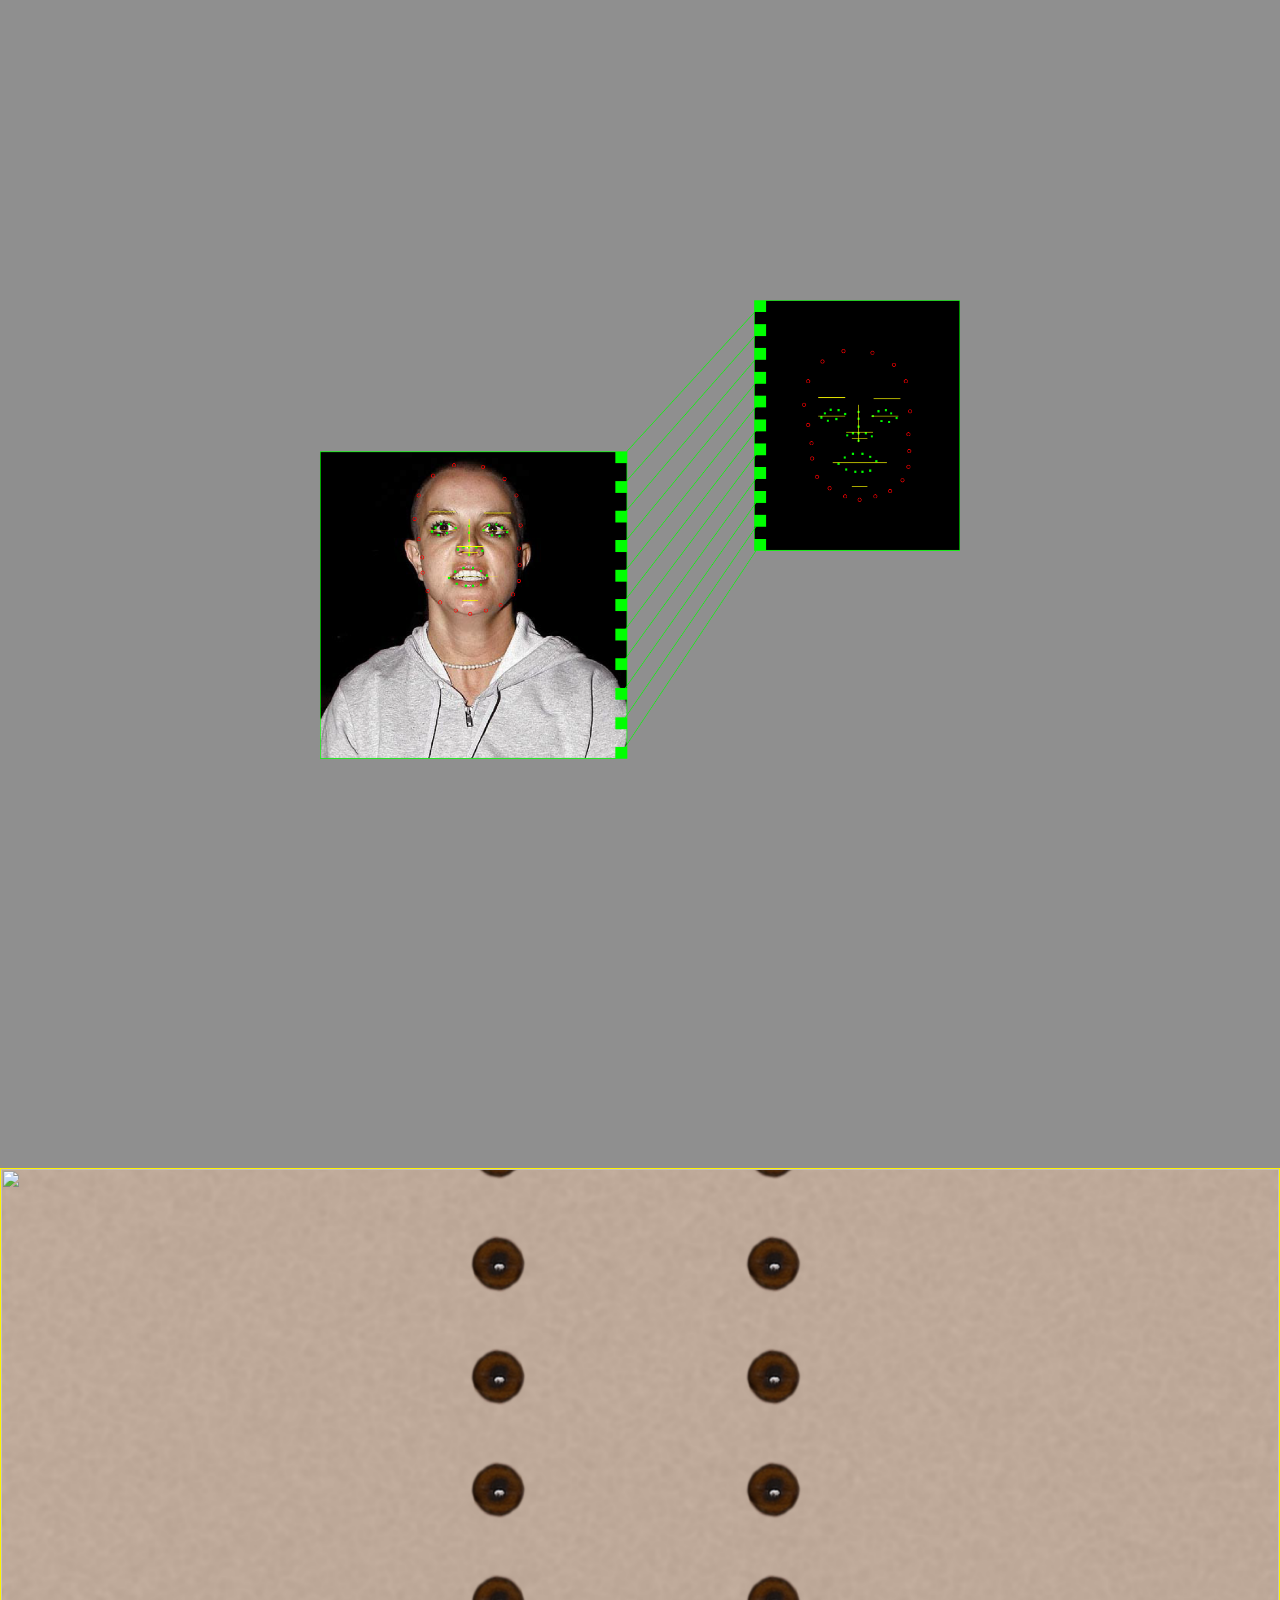
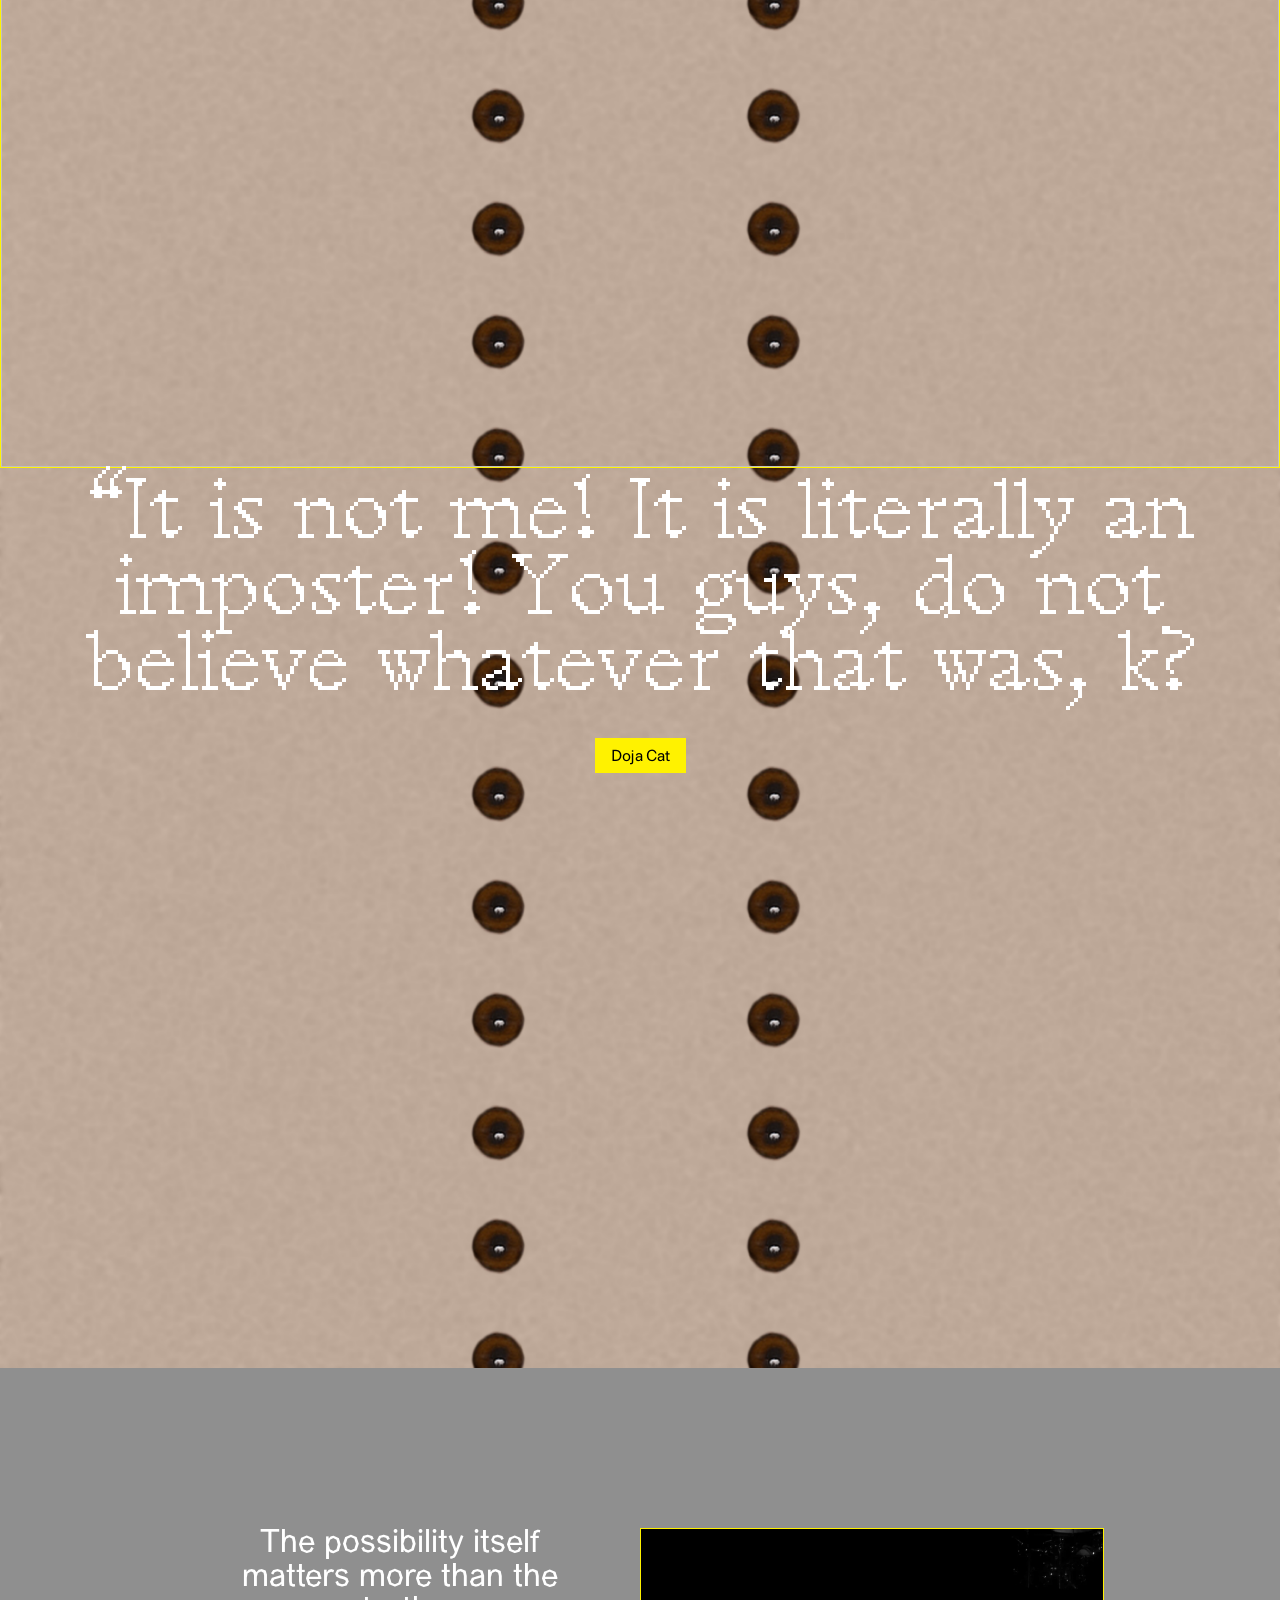
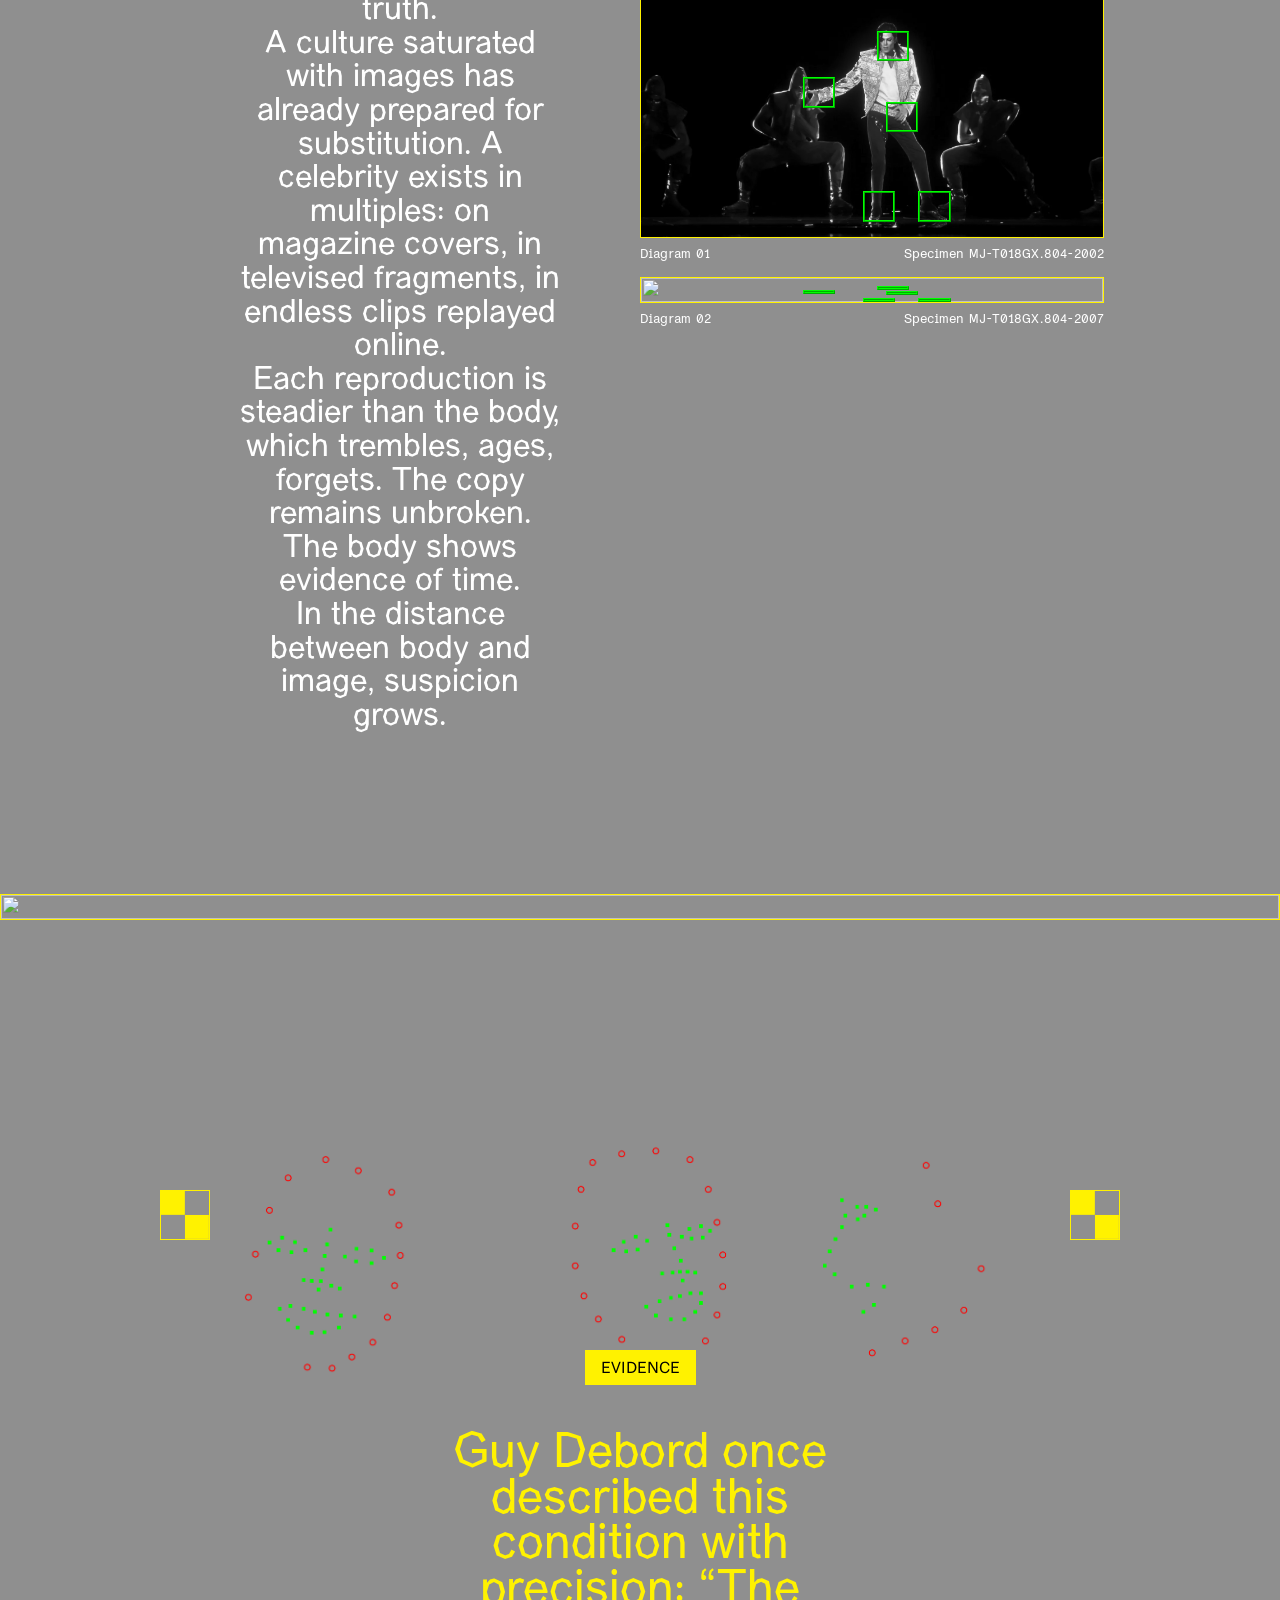
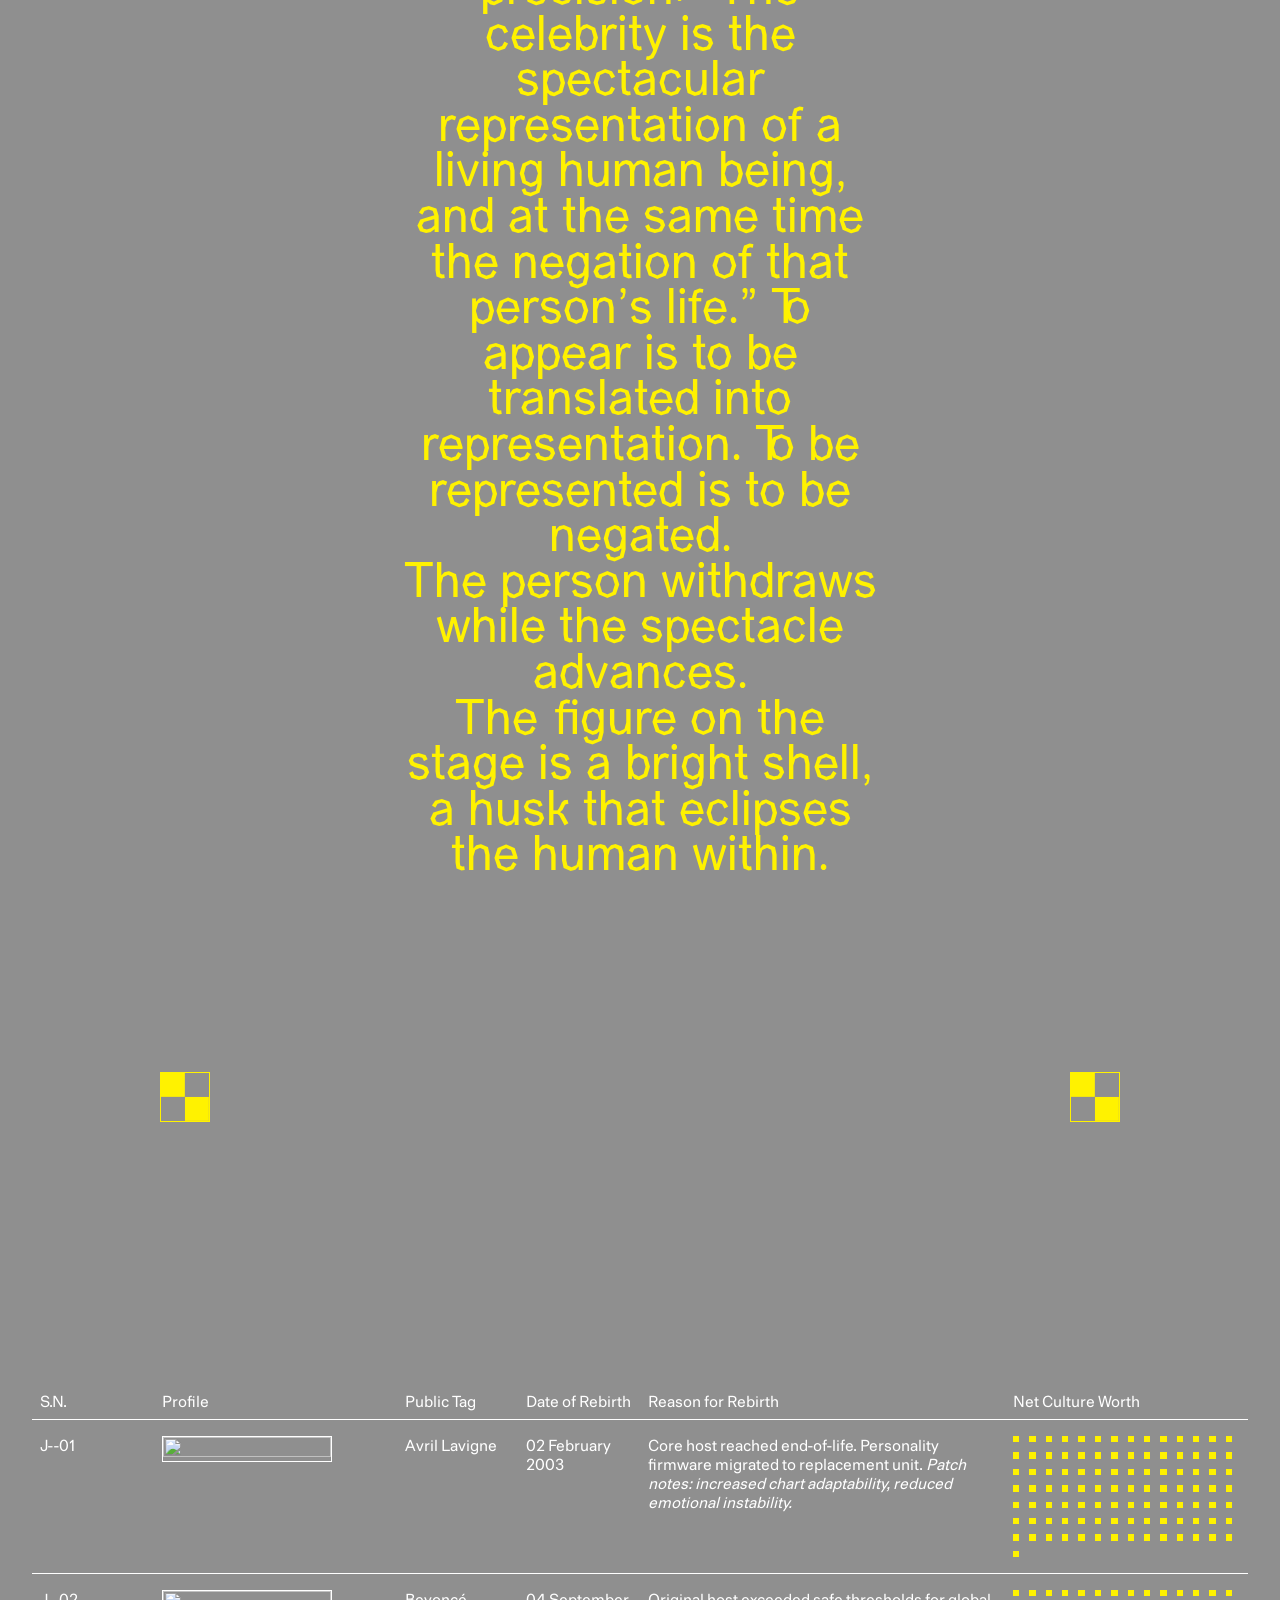
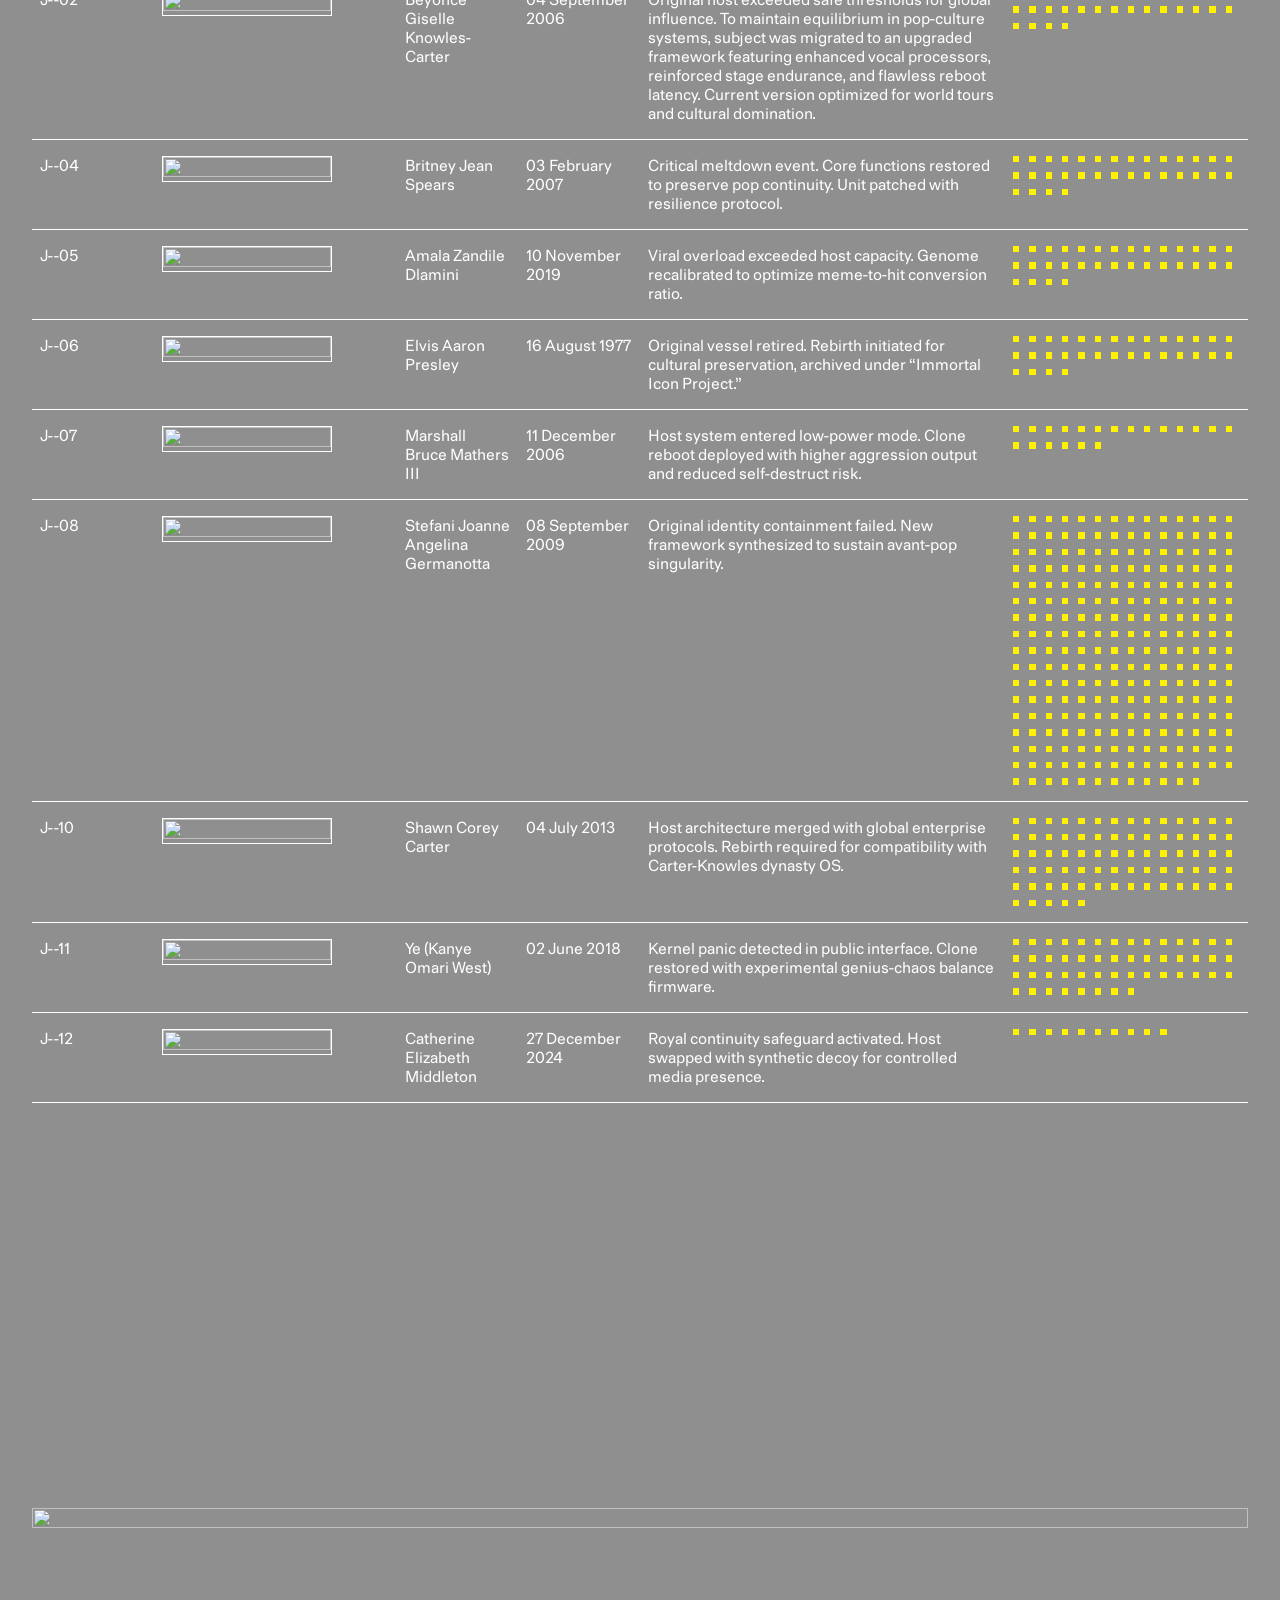
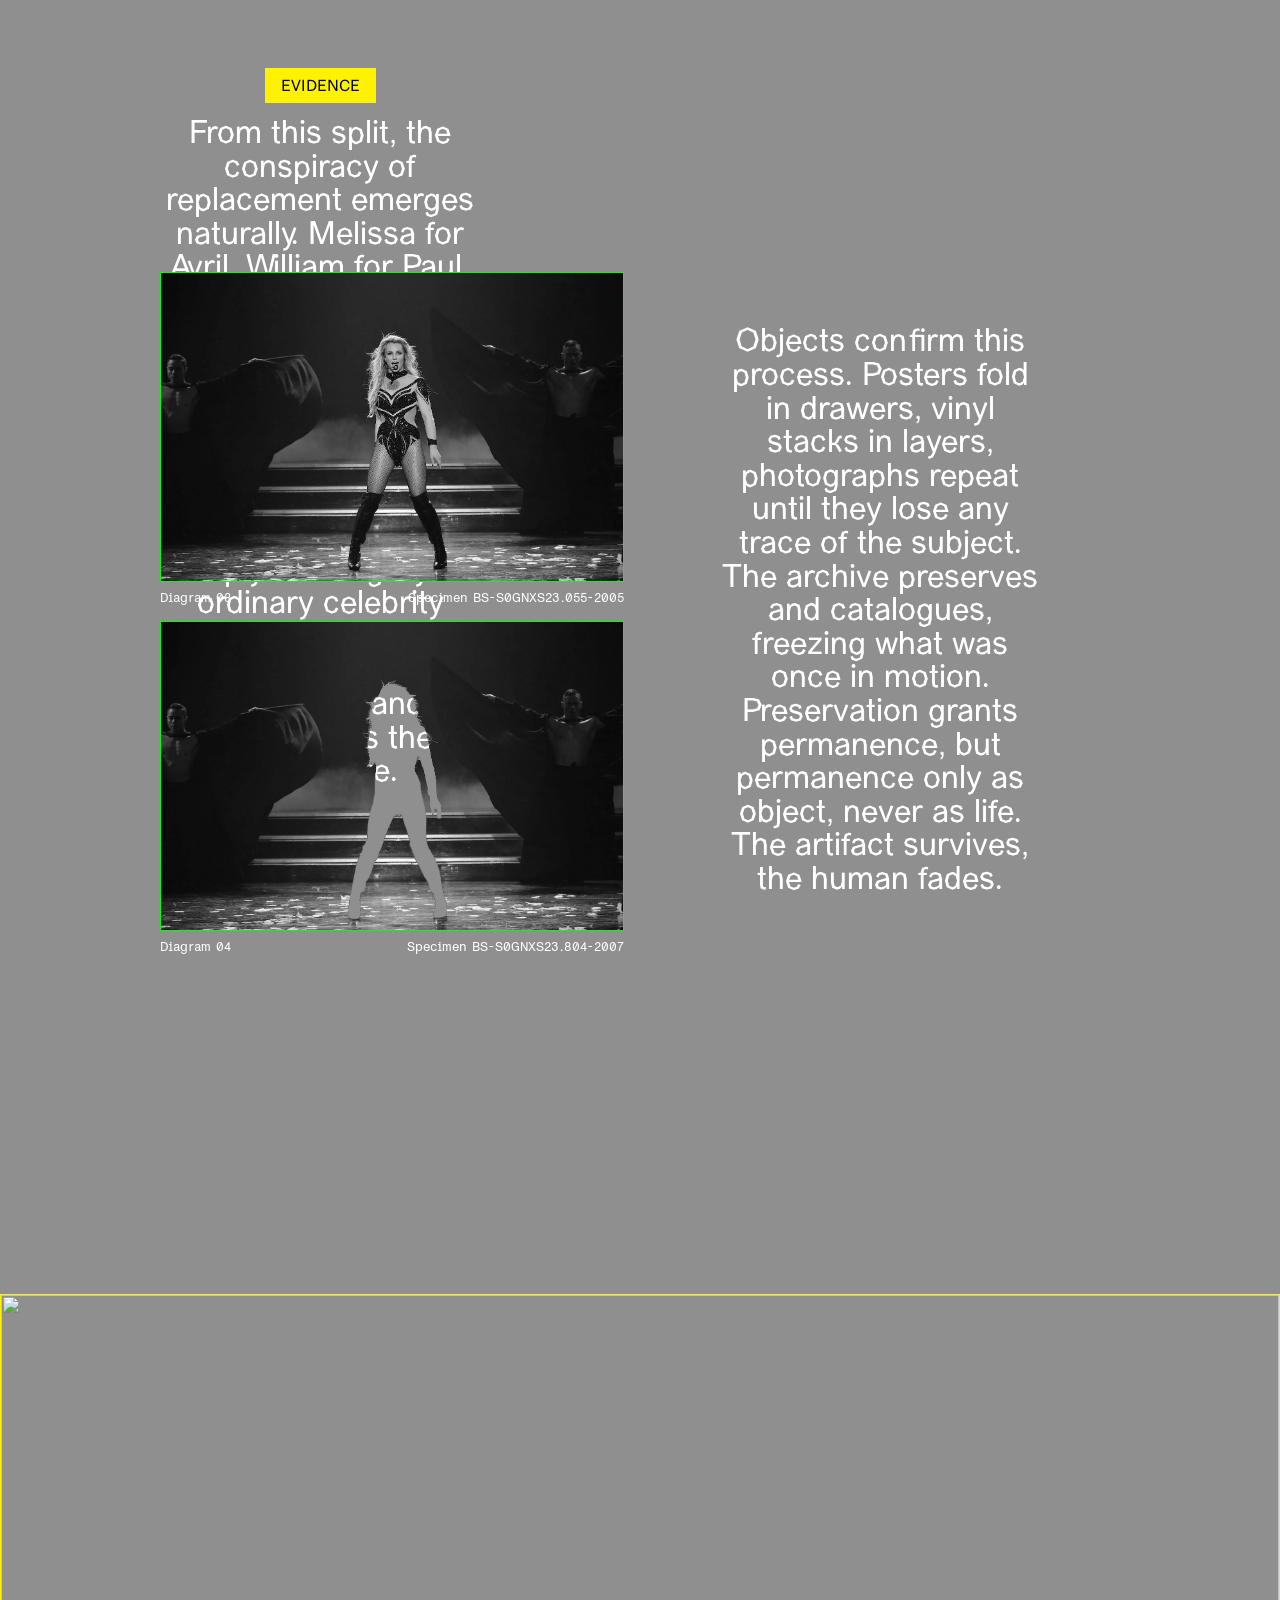
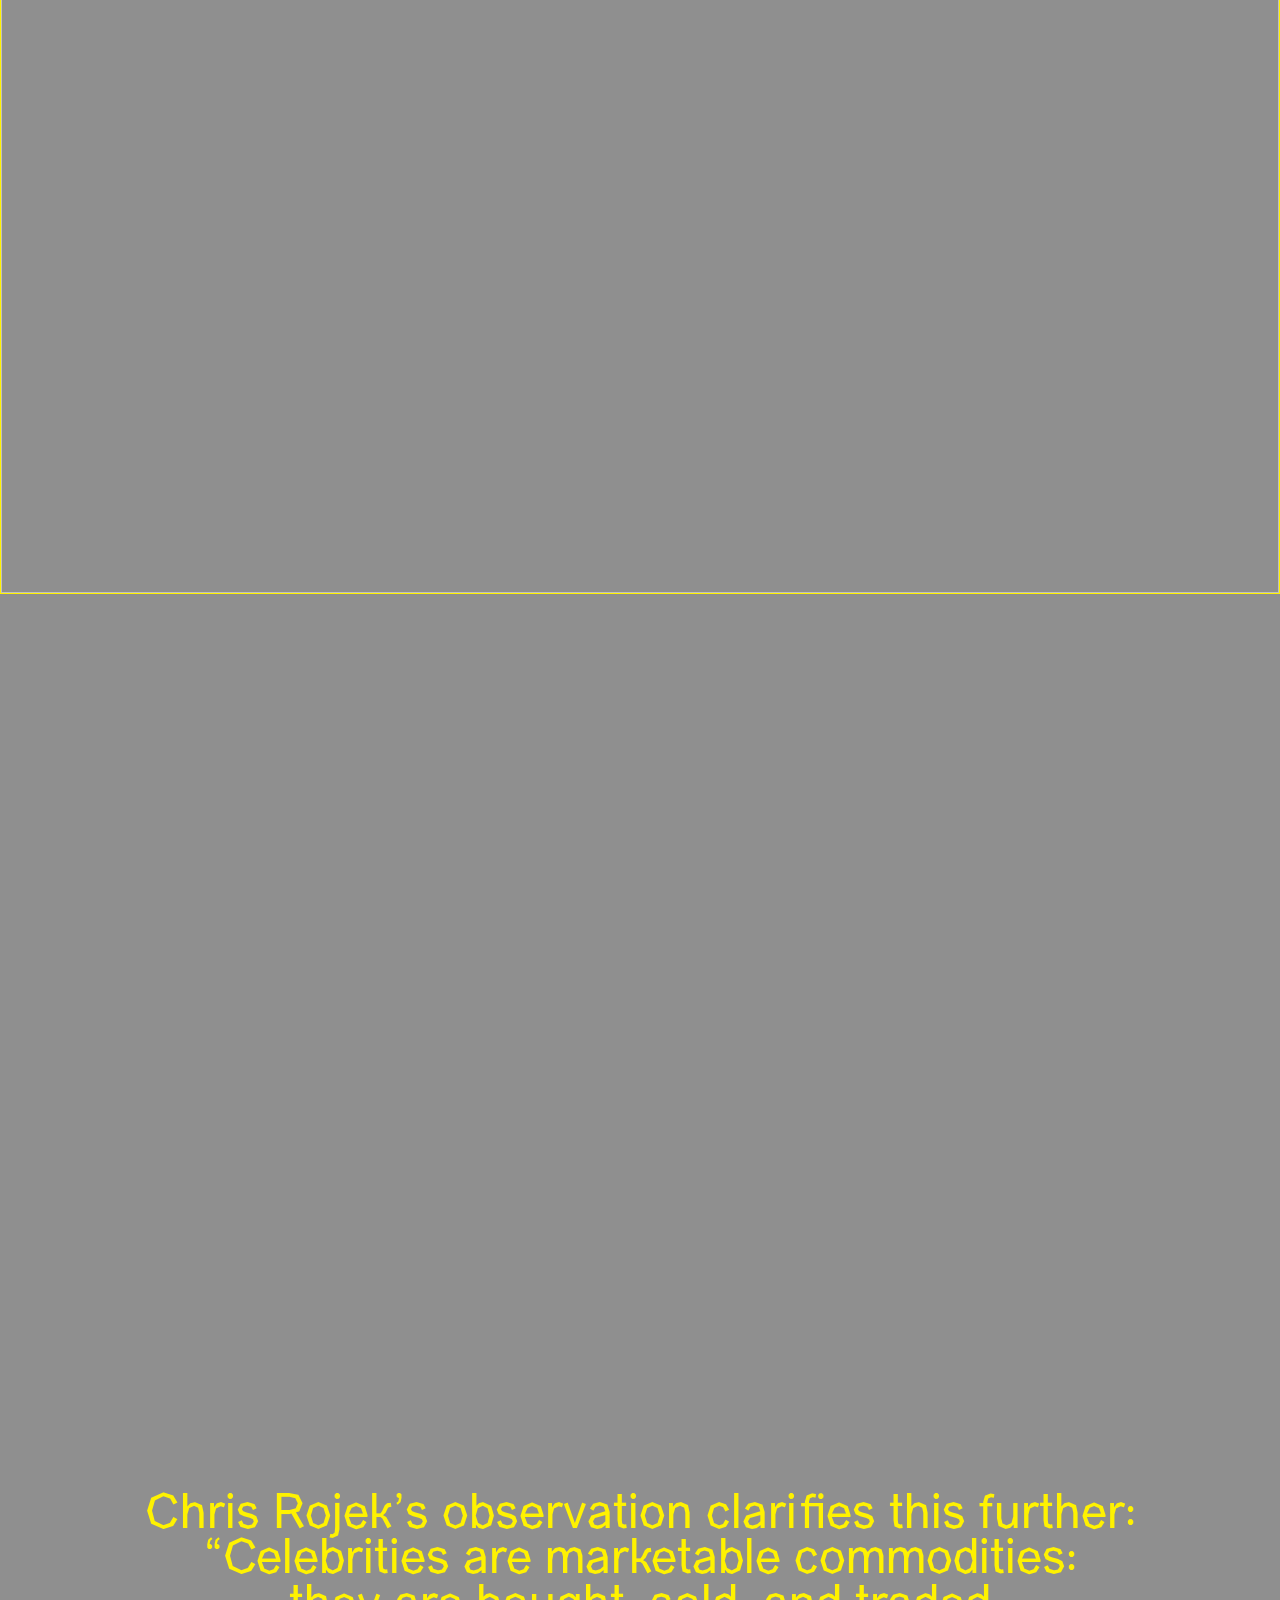
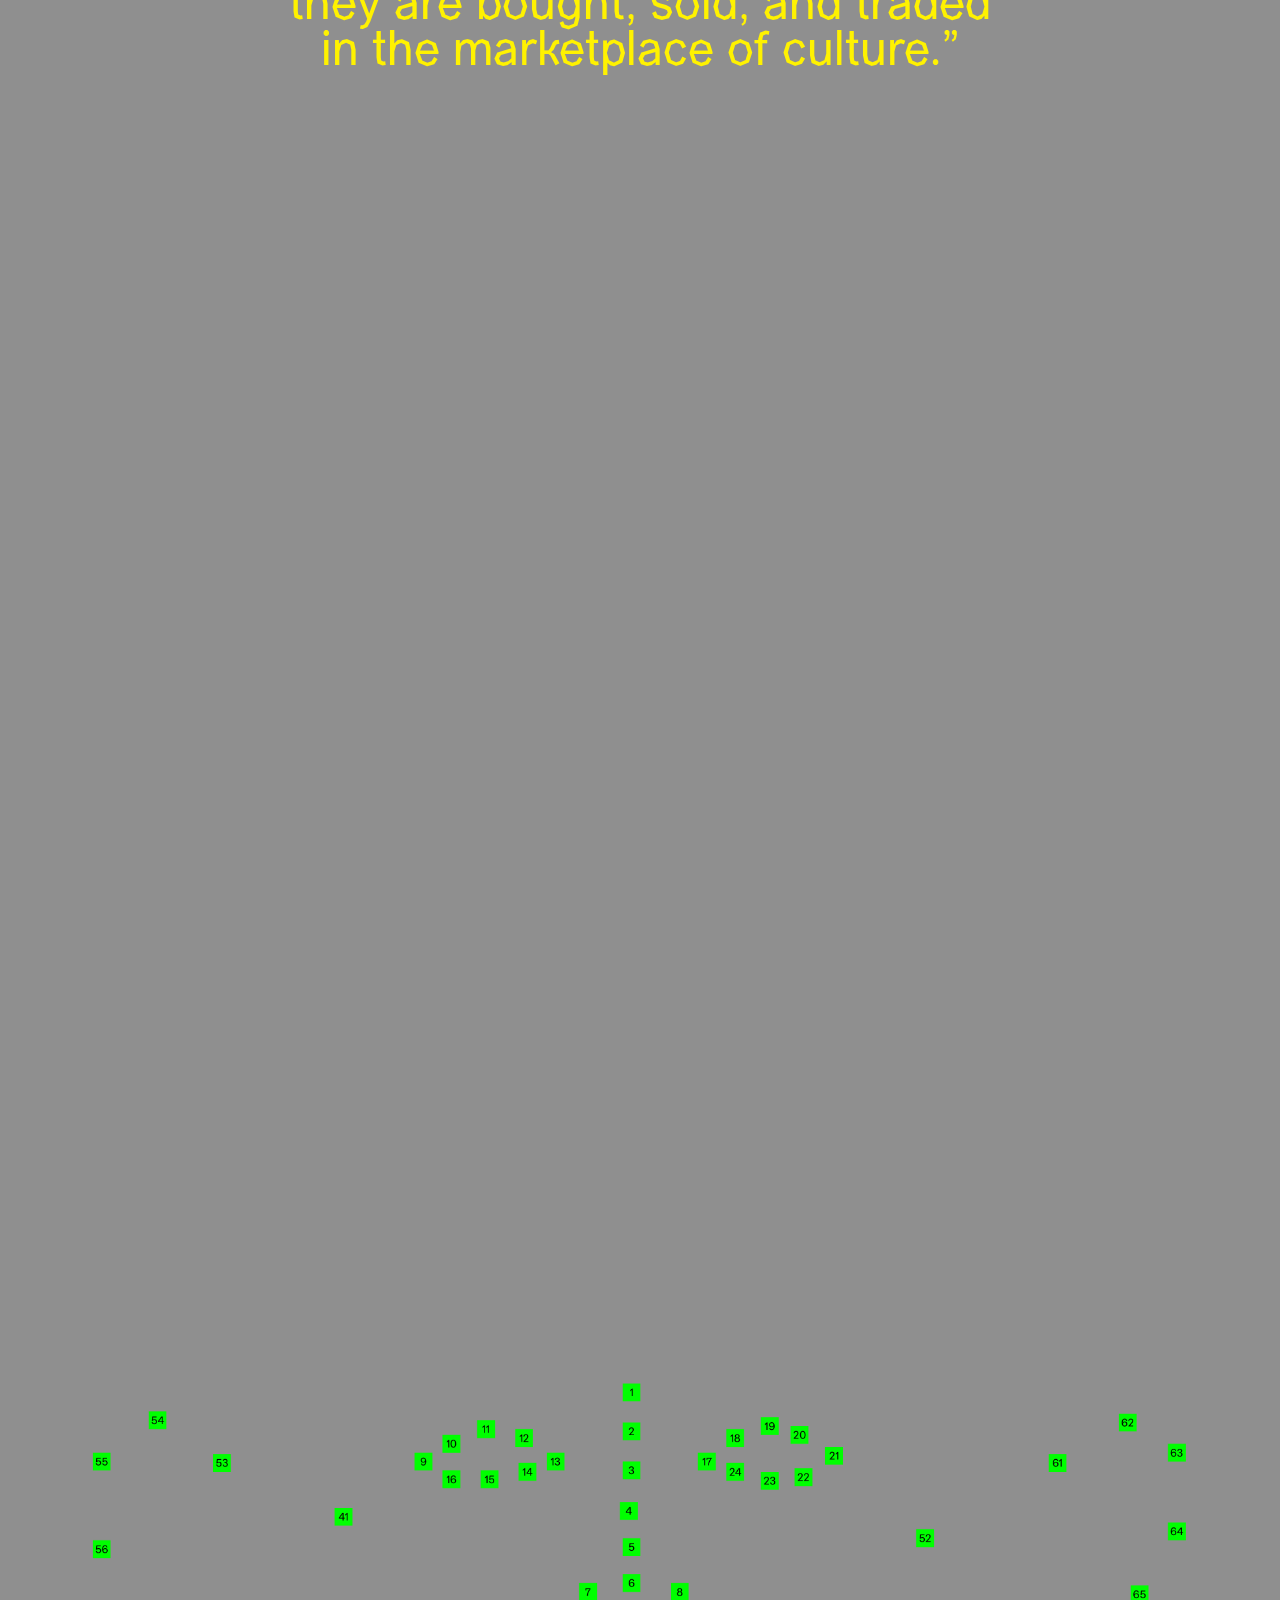
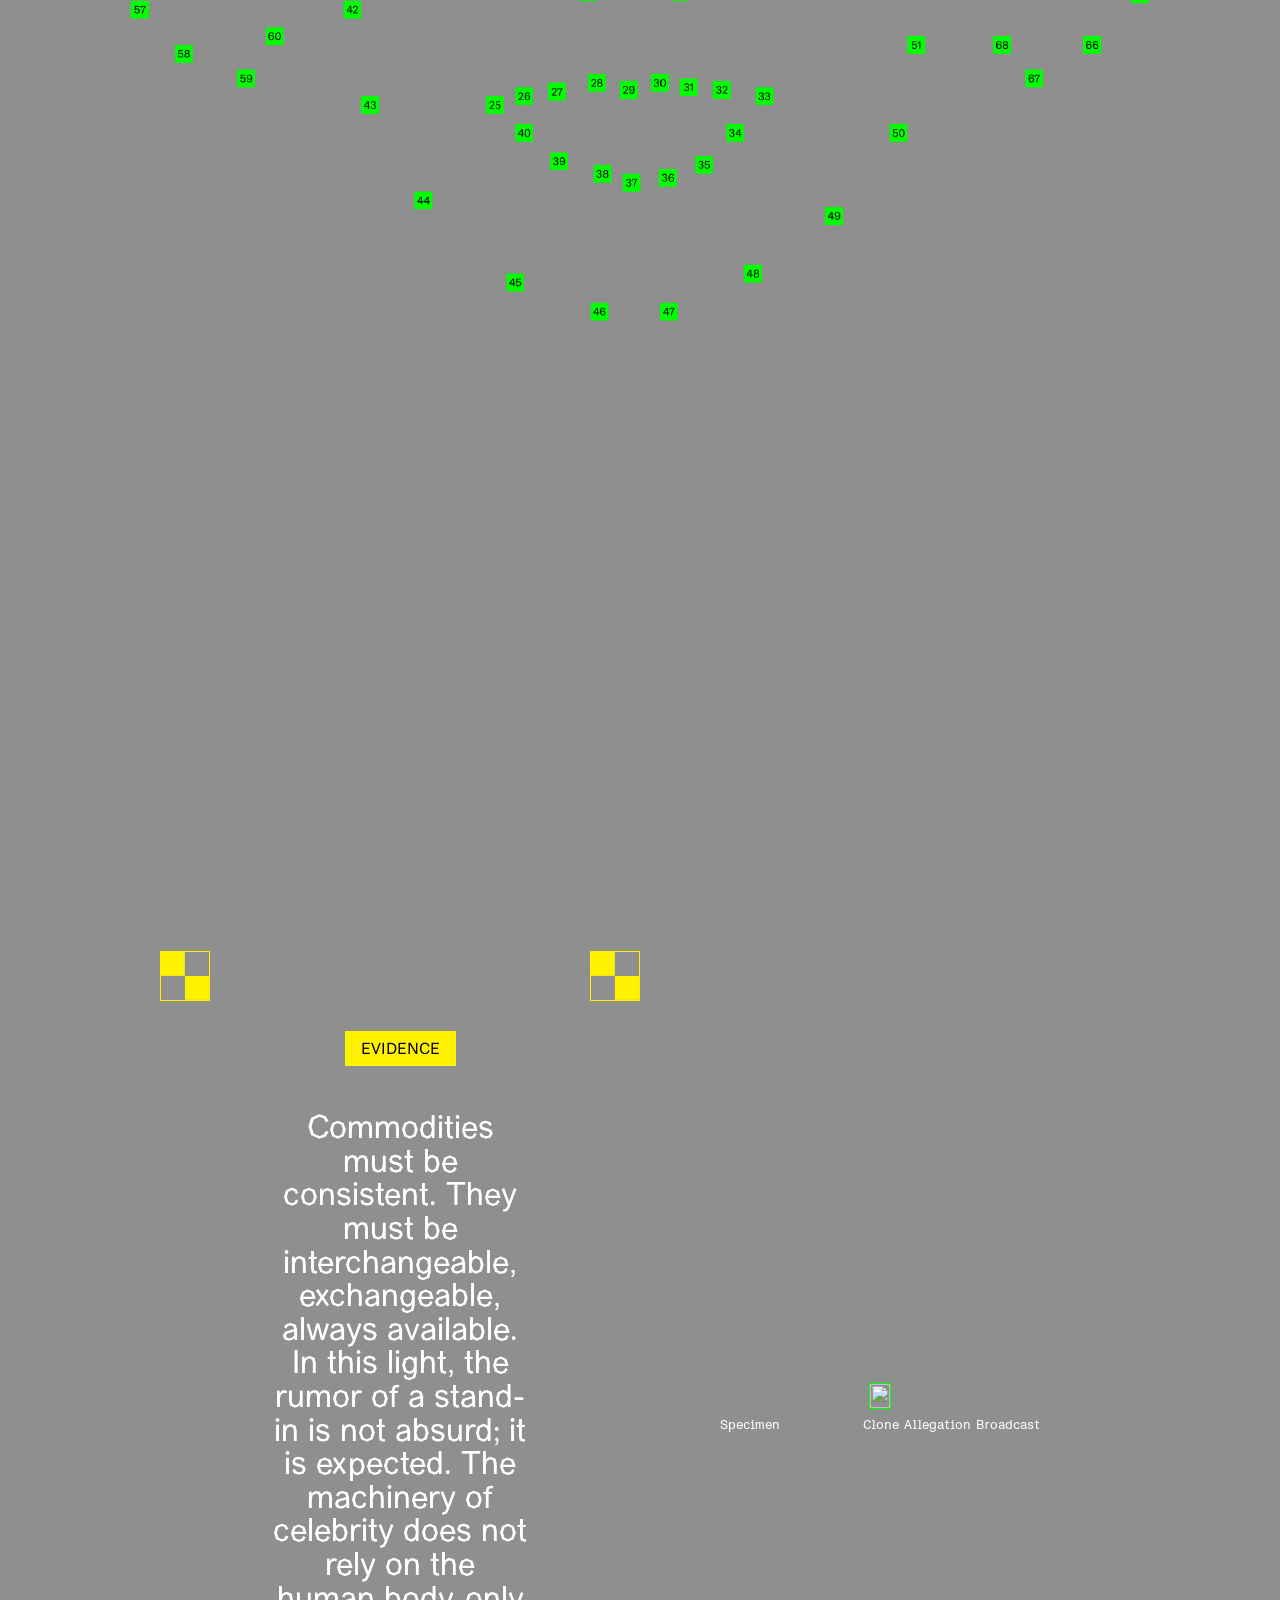
==== commit 14fe6edf: "last push last push" ====
--- a/project1-2.html
+++ b/project1-2.html
@@ -38,117 +38,65 @@
       </div>
     </div>
 
-    <div class="box2 left" style="--y: 0%; --delay: 0s"></div>
-    <div class="box2 left" style="--y: 5%; --delay: 0.2s"></div>
-    <div class="box2 left" style="--y: 10%; --delay: 0.4s"></div>
-    <div class="box2 left" style="--y: 15%; --delay: 0.6s"></div>
-    <div class="box2 left" style="--y: 20%; --delay: 0.8s"></div>
-    <div class="box2 left" style="--y: 25%; --delay: 1s"></div>
-    <div class="box2 left" style="--y: 30%; --delay: 1.2s"></div>
-    <div class="box2 left" style="--y: 35%; --delay: 1.4s"></div>
-    <div class="box2 left" style="--y: 40%; --delay: 1.6s"></div>
-    <div class="box2 left" style="--y: 45%; --delay: 1.8s"></div>
-    <div class="box2 left" style="--y: 50%; --delay: 2s"></div>
-    <div class="box2 left" style="--y: 55%; --delay: 2.2s"></div>
-    <div class="box2 left" style="--y: 60%; --delay: 2.4s"></div>
-    <div class="box2 left" style="--y: 65%; --delay: 2.6s"></div>
-    <div class="box2 left" style="--y: 70%; --delay: 2.8s"></div>
-    <div class="box2 left" style="--y: 75%; --delay: 3s"></div>
-    <div class="box2 left" style="--y: 80%; --delay: 3.2s"></div>
-    <div class="box2 left" style="--y: 85%; --delay: 3.4s"></div>
-    <div class="box2 left" style="--y: 90%; --delay: 3.6s"></div>
-    <div class="box2 left" style="--y: 95%; --delay: 3.8s"></div>
-
-    <div class="box2 right" style="--y: 2.5%; --delay: 0.1s"></div>
-    <div class="box2 right" style="--y: 7.5%; --delay: 0.3s"></div>
-    <div class="box2 right" style="--y: 12.5%; --delay: 0.5s"></div>
-    <div class="box2 right" style="--y: 17.5%; --delay: 0.7s"></div>
-    <div class="box2 right" style="--y: 22.5%; --delay: 0.9s"></div>
-    <div class="box2 right" style="--y: 27.5%; --delay: 1.1s"></div>
-    <div class="box2 right" style="--y: 32.5%; --delay: 1.3s"></div>
-    <div class="box2 right" style="--y: 37.5%; --delay: 1.5s"></div>
-    <div class="box2 right" style="--y: 42.5%; --delay: 1.7s"></div>
-    <div class="box2 right" style="--y: 47.5%; --delay: 1.9s"></div>
-    <div class="box2 right" style="--y: 52.5%; --delay: 2.1s"></div>
-    <div class="box2 right" style="--y: 57.5%; --delay: 2.3s"></div>
-    <div class="box2 right" style="--y: 62.5%; --delay: 2.5s"></div>
-    <div class="box2 right" style="--y: 67.5%; --delay: 2.7s"></div>
-    <div class="box2 right" style="--y: 72.5%; --delay: 2.9s"></div>
-    <div class="box2 right" style="--y: 77.5%; --delay: 3.1s"></div>
-    <div class="box2 right" style="--y: 82.5%; --delay: 3.3s"></div>
-    <div class="box2 right" style="--y: 87.5%; --delay: 3.5s"></div>
-    <div class="box2 right" style="--y: 92.5%; --delay: 3.7s"></div>
-    <div class="box2 right" style="--y: 97.5%; --delay: 3.9s"></div>
-
-    <div class="box2 left" style="--y: 2%; --delay: 0.2s"></div>
-    <div class="box2 left" style="--y: 7%; --delay: 0.4s"></div>
-    <div class="box2 left" style="--y: 12%; --delay: 0.6s"></div>
-    <div class="box2 left" style="--y: 17%; --delay: 0.8s"></div>
-    <div class="box2 left" style="--y: 22%; --delay: 1s"></div>
-    <div class="box2 left" style="--y: 27%; --delay: 1.2s"></div>
-    <div class="box2 left" style="--y: 32%; --delay: 1.4s"></div>
-    <div class="box2 left" style="--y: 37%; --delay: 1.6s"></div>
-    <div class="box2 left" style="--y: 42%; --delay: 1.8s"></div>
-    <div class="box2 left" style="--y: 47%; --delay: 2s"></div>
-    <div class="box2 left" style="--y: 52%; --delay: 2.2s"></div>
-    <div class="box2 left" style="--y: 57%; --delay: 2.4s"></div>
-    <div class="box2 left" style="--y: 62%; --delay: 2.6s"></div>
-    <div class="box2 left" style="--y: 67%; --delay: 2.8s"></div>
-    <div class="box2 left" style="--y: 72%; --delay: 3s"></div>
-    <div class="box2 left" style="--y: 77%; --delay: 3.2s"></div>
-    <div class="box2 left" style="--y: 82%; --delay: 3.4s"></div>
-    <div class="box2 left" style="--y: 87%; --delay: 3.6s"></div>
-    <div class="box2 left" style="--y: 92%; --delay: 3.8s"></div>
-    <div class="box2 left" style="--y: 97%; --delay: 4s"></div>
-
-    <div class="box2 right" style="--y: 4.5%; --delay: 0.3s"></div>
-    <div class="box2 right" style="--y: 9.5%; --delay: 0.5s"></div>
-    <div class="box2 right" style="--y: 14.5%; --delay: 0.7s"></div>
-    <div class="box2 right" style="--y: 19.5%; --delay: 0.9s"></div>
-    <div class="box2 right" style="--y: 24.5%; --delay: 1.1s"></div>
-    <div class="box2 right" style="--y: 29.5%; --delay: 1.3s"></div>
-    <div class="box2 right" style="--y: 34.5%; --delay: 1.5s"></div>
-    <div class="box2 right" style="--y: 39.5%; --delay: 1.7s"></div>
-    <div class="box2 right" style="--y: 44.5%; --delay: 1.9s"></div>
-    <div class="box2 right" style="--y: 49.5%; --delay: 2.1s"></div>
-    <div class="box2 right" style="--y: 54.5%; --delay: 2.3s"></div>
-    <div class="box2 right" style="--y: 59.5%; --delay: 2.5s"></div>
-    <div class="box2 right" style="--y: 64.5%; --delay: 2.7s"></div>
-    <div class="box2 right" style="--y: 69.5%; --delay: 2.9s"></div>
-    <div class="box2 right" style="--y: 74.5%; --delay: 3.1s"></div>
-    <div class="box2 right" style="--y: 79.5%; --delay: 3.3s"></div>
-    <div class="box2 right" style="--y: 84.5%; --delay: 3.5s"></div>
-    <div class="box2 right" style="--y: 89.5%; --delay: 3.7s"></div>
-    <div class="box2 right" style="--y: 94.5%; --delay: 3.9s"></div>
-    <div class="box2 right" style="--y: 99.5%; --delay: 4.1s"></div>
-
     <!-- Section 2 -->
-    <div class="flex-container flex-row m-t-5rem p-2rem">
-      <div class="flex-container width50 pos-relative">
-        <div class="text-hero textalign-left white">
-          Rumors gather like sediment, layered year upon year. They tell of
-          idols vanishing, of doubles stepping forward. Avril transformed into
-          Melissa. Paul exchanged for William. The smile repeated, but the eyes
-          altered. Each telling grows louder in repetition, not because the
-          story is proven, but because the story feels possible.
-        </div>
-      </div>
-      <div class="width100 scale50">
+    <div class="flex-container flex-column m-t-20vh m-b-20vh">
+      <div class="width100">
+        <div class="text-hero textalign-center yellow p-l-5rem p-r-5rem">
+          Rumors gather like sediment, layered year upon year. <br />
+          They tell of idols vanishing, of doubles stepping forward. <br />Avril
+          transformed into Melissa. Paul exchanged for William. <br />The smile
+          repeated, but the eyes altered. <br />Each telling grows louder in
+          repetition, <br />not because the story is proven, <br />but because
+          the story feels possible.
+        </div>
+      </div>
+      <div class="width100 scale50 m-t-15vh">
         <img src="New Images/diagram-4.png" alt="" />
+      </div>
+    </div>
+
+    <!-- Section 14 -->
+    <div class="height200vh pos-relative">
+      <div class="width100vw height100vh pos-sticky-top border-yellow">
+        <img
+          class="imageanchor"
+          src="/New Images/cutouts/doja-noeyes.png"
+          alt="" />
+      </div>
+      <div
+        class="width100 height200vh pos-z-1 pos-absolute pos-move"
+        style="--x: 0%; --y: 0%">
+        <img
+          class="imageanchor"
+          src="/New Images/cutouts/doja-eyes.png"
+          alt="" />
+      </div>
+      <div
+        class="flex-container flex-column flex-align-center flex-justify-center p-l-5rem p-r-5rem">
+        <div
+          class="text-callout white height30vh pos-z999 textalign-center pos-relative">
+          “It is not me! It is literally an imposter! You guys, do not believe
+          whatever that was, k?
+        </div>
+        <div
+          class="text-box pos-z999 textalign-center padding-2rem pos-relative">
+          Doja Cat
+        </div>
       </div>
     </div>
 
     <!-- Section 3 -->
     <div class="flex-container flex-row p-10rem">
       <div class="width50 flex-container">
-        <div class="text-body white pos-center-m p-l-5rem p-r-5rem">
+        <div
+          class="text-body textalign-center white pos-center-m p-l-5rem p-r-5rem">
           The possibility itself matters more than the truth. <br />
           A culture saturated with images has already prepared for substitution.
           A celebrity exists in multiples: on magazine covers, in televised
-          fragments, in endless clips replayed online. Each reproduction is
-          steadier than the body, which trembles, ages, forgets. The copy
-          remains unbroken. The body shows evidence of time. In the distance
-          between body and image, suspicion grows.
+          fragments, in endless clips replayed online. <br />
+          Each reproduction is steadier than the body, which trembles, ages,
+          forgets. The copy remains unbroken. The body shows evidence of time.
+          <br />In the distance between body and image, suspicion grows.
         </div>
       </div>
       <div class="width50 p-r-1rem flex-container flex-column">
@@ -192,7 +140,7 @@
     </div>
 
     <!-- Section 5 -->
-    <div class="width100 p-10rem">
+    <div class="width100 p-l-10rem p-r-10rem p-t-30vh p-b-30vh">
       <div
         class="width100 p-10rem flex-container flex-column flex-align-center pos-relative">
         <div
@@ -230,7 +178,8 @@
     </div>
 
     <!-- Section 6 -->
-    <div class="flex-container flex-row width100 p-2rem pos-relative">
+    <div
+      class="flex-container flex-row width100 p-l-2rem p-r-2rem p-b-30vh pos-relative">
       <div class="width10 p-l-05rem p-r-05rem p-b-05rem border-bottom">
         <div class="text-text white">S.N.</div>
       </div>
@@ -948,7 +897,7 @@
         </div>
       </div>
 
-      <!------------------------------------------------------------------------------------------- Gucci Mane  -->
+      <!-- ----------------------------------------------------------------------------------------- Gucci Mane 
       <div
         class="flex-container flex-row width100 p-t-1rem p-b-1rem border-bottom">
         <div class="width10 p-l-05rem p-r-05rem">
@@ -970,117 +919,116 @@
             Host replaced after incarceration downtime. Reboot framework
             released with altered physique and higher clarity settings.
           </div>
-        </div>
-        <div class="width20 p-l-05rem p-r-05rem">
+        </div> -->
+      <!-- <div class="width20 p-l-05rem p-r-05rem">
           <div class="flex-container flex-row gap-10px">
-            <!-- repeat as needed -->
-            <div class="pixel bg-yellow"></div>
-            <div class="pixel bg-yellow"></div>
-            <div class="pixel bg-yellow"></div>
-            <div class="pixel bg-yellow"></div>
-            <div class="pixel bg-yellow"></div>
-            <div class="pixel bg-yellow"></div>
-            <div class="pixel bg-yellow"></div>
-            <div class="pixel bg-yellow"></div>
-            <div class="pixel bg-yellow"></div>
-            <div class="pixel bg-yellow"></div>
-            <div class="pixel bg-yellow"></div>
-            <div class="pixel bg-yellow"></div>
-            <div class="pixel bg-yellow"></div>
-            <div class="pixel bg-yellow"></div>
-            <div class="pixel bg-yellow"></div>
-            <div class="pixel bg-yellow"></div>
-            <div class="pixel bg-yellow"></div>
-            <div class="pixel bg-yellow"></div>
-            <div class="pixel bg-yellow"></div>
-            <div class="pixel bg-yellow"></div>
-            <div class="pixel bg-yellow"></div>
-            <div class="pixel bg-yellow"></div>
-            <div class="pixel bg-yellow"></div>
-            <div class="pixel bg-yellow"></div>
-            <div class="pixel bg-yellow"></div>
-            <div class="pixel bg-yellow"></div>
-            <div class="pixel bg-yellow"></div>
-            <div class="pixel bg-yellow"></div>
-            <div class="pixel bg-yellow"></div>
-            <div class="pixel bg-yellow"></div>
-            <div class="pixel bg-yellow"></div>
-            <div class="pixel bg-yellow"></div>
-            <div class="pixel bg-yellow"></div>
-            <div class="pixel bg-yellow"></div>
-            <div class="pixel bg-yellow"></div>
-            <div class="pixel bg-yellow"></div>
-            <div class="pixel bg-yellow"></div>
-            <div class="pixel bg-yellow"></div>
-            <div class="pixel bg-yellow"></div>
-            <div class="pixel bg-yellow"></div>
-            <div class="pixel bg-yellow"></div>
-            <div class="pixel bg-yellow"></div>
-            <div class="pixel bg-yellow"></div>
-            <div class="pixel bg-yellow"></div>
-            <div class="pixel bg-yellow"></div>
-            <div class="pixel bg-yellow"></div>
-            <div class="pixel bg-yellow"></div>
-            <div class="pixel bg-yellow"></div>
-            <div class="pixel bg-yellow"></div>
-            <div class="pixel bg-yellow"></div>
-            <div class="pixel bg-yellow"></div>
-            <div class="pixel bg-yellow"></div>
-            <div class="pixel bg-yellow"></div>
-            <div class="pixel bg-yellow"></div>
-            <div class="pixel bg-yellow"></div>
-            <div class="pixel bg-yellow"></div>
-            <div class="pixel bg-yellow"></div>
-            <div class="pixel bg-yellow"></div>
-            <div class="pixel bg-yellow"></div>
-            <div class="pixel bg-yellow"></div>
-            <div class="pixel bg-yellow"></div>
-            <div class="pixel bg-yellow"></div>
-            <div class="pixel bg-yellow"></div>
-            <div class="pixel bg-yellow"></div>
-            <div class="pixel bg-yellow"></div>
-            <div class="pixel bg-yellow"></div>
-            <div class="pixel bg-yellow"></div>
-            <div class="pixel bg-yellow"></div>
-            <div class="pixel bg-yellow"></div>
-            <div class="pixel bg-yellow"></div>
-            <div class="pixel bg-yellow"></div>
-            <div class="pixel bg-yellow"></div>
-            <div class="pixel bg-yellow"></div>
-            <div class="pixel bg-yellow"></div>
-            <div class="pixel bg-yellow"></div>
-            <div class="pixel bg-yellow"></div>
-            <div class="pixel bg-yellow"></div>
-            <div class="pixel bg-yellow"></div>
-            <div class="pixel bg-yellow"></div>
-            <div class="pixel bg-yellow"></div>
-            <div class="pixel bg-yellow"></div>
-            <div class="pixel bg-yellow"></div>
-            <div class="pixel bg-yellow"></div>
-            <div class="pixel bg-yellow"></div>
-            <div class="pixel bg-yellow"></div>
-            <div class="pixel bg-yellow"></div>
-            <div class="pixel bg-yellow"></div>
-            <div class="pixel bg-yellow"></div>
-            <div class="pixel bg-yellow"></div>
-            <div class="pixel bg-yellow"></div>
-            <div class="pixel bg-yellow"></div>
-            <div class="pixel bg-yellow"></div>
-            <div class="pixel bg-yellow"></div>
-            <div class="pixel bg-yellow"></div>
-            <div class="pixel bg-yellow"></div>
-            <div class="pixel bg-yellow"></div>
-            <div class="pixel bg-yellow"></div>
-            <div class="pixel bg-yellow"></div>
-            <div class="pixel bg-yellow"></div>
-            <div class="pixel bg-yellow"></div>
-            <div class="pixel bg-yellow"></div>
-            <div class="pixel bg-yellow"></div>
-            <div class="pixel bg-yellow"></div>
-            <div class="pixel bg-yellow"></div>
-          </div>
-        </div>
-      </div>
+            <div class="pixel bg-yellow"></div>
+            <div class="pixel bg-yellow"></div>
+            <div class="pixel bg-yellow"></div>
+            <div class="pixel bg-yellow"></div>
+            <div class="pixel bg-yellow"></div>
+            <div class="pixel bg-yellow"></div>
+            <div class="pixel bg-yellow"></div>
+            <div class="pixel bg-yellow"></div>
+            <div class="pixel bg-yellow"></div>
+            <div class="pixel bg-yellow"></div>
+            <div class="pixel bg-yellow"></div>
+            <div class="pixel bg-yellow"></div>
+            <div class="pixel bg-yellow"></div>
+            <div class="pixel bg-yellow"></div>
+            <div class="pixel bg-yellow"></div>
+            <div class="pixel bg-yellow"></div>
+            <div class="pixel bg-yellow"></div>
+            <div class="pixel bg-yellow"></div>
+            <div class="pixel bg-yellow"></div>
+            <div class="pixel bg-yellow"></div>
+            <div class="pixel bg-yellow"></div>
+            <div class="pixel bg-yellow"></div>
+            <div class="pixel bg-yellow"></div>
+            <div class="pixel bg-yellow"></div>
+            <div class="pixel bg-yellow"></div>
+            <div class="pixel bg-yellow"></div>
+            <div class="pixel bg-yellow"></div>
+            <div class="pixel bg-yellow"></div>
+            <div class="pixel bg-yellow"></div>
+            <div class="pixel bg-yellow"></div>
+            <div class="pixel bg-yellow"></div>
+            <div class="pixel bg-yellow"></div>
+            <div class="pixel bg-yellow"></div>
+            <div class="pixel bg-yellow"></div>
+            <div class="pixel bg-yellow"></div>
+            <div class="pixel bg-yellow"></div>
+            <div class="pixel bg-yellow"></div>
+            <div class="pixel bg-yellow"></div>
+            <div class="pixel bg-yellow"></div>
+            <div class="pixel bg-yellow"></div>
+            <div class="pixel bg-yellow"></div>
+            <div class="pixel bg-yellow"></div>
+            <div class="pixel bg-yellow"></div>
+            <div class="pixel bg-yellow"></div>
+            <div class="pixel bg-yellow"></div>
+            <div class="pixel bg-yellow"></div>
+            <div class="pixel bg-yellow"></div>
+            <div class="pixel bg-yellow"></div>
+            <div class="pixel bg-yellow"></div>
+            <div class="pixel bg-yellow"></div>
+            <div class="pixel bg-yellow"></div>
+            <div class="pixel bg-yellow"></div>
+            <div class="pixel bg-yellow"></div>
+            <div class="pixel bg-yellow"></div>
+            <div class="pixel bg-yellow"></div>
+            <div class="pixel bg-yellow"></div>
+            <div class="pixel bg-yellow"></div>
+            <div class="pixel bg-yellow"></div>
+            <div class="pixel bg-yellow"></div>
+            <div class="pixel bg-yellow"></div>
+            <div class="pixel bg-yellow"></div>
+            <div class="pixel bg-yellow"></div>
+            <div class="pixel bg-yellow"></div>
+            <div class="pixel bg-yellow"></div>
+            <div class="pixel bg-yellow"></div>
+            <div class="pixel bg-yellow"></div>
+            <div class="pixel bg-yellow"></div>
+            <div class="pixel bg-yellow"></div>
+            <div class="pixel bg-yellow"></div>
+            <div class="pixel bg-yellow"></div>
+            <div class="pixel bg-yellow"></div>
+            <div class="pixel bg-yellow"></div>
+            <div class="pixel bg-yellow"></div>
+            <div class="pixel bg-yellow"></div>
+            <div class="pixel bg-yellow"></div>
+            <div class="pixel bg-yellow"></div>
+            <div class="pixel bg-yellow"></div>
+            <div class="pixel bg-yellow"></div>
+            <div class="pixel bg-yellow"></div>
+            <div class="pixel bg-yellow"></div>
+            <div class="pixel bg-yellow"></div>
+            <div class="pixel bg-yellow"></div>
+            <div class="pixel bg-yellow"></div>
+            <div class="pixel bg-yellow"></div>
+            <div class="pixel bg-yellow"></div>
+            <div class="pixel bg-yellow"></div>
+            <div class="pixel bg-yellow"></div>
+            <div class="pixel bg-yellow"></div>
+            <div class="pixel bg-yellow"></div>
+            <div class="pixel bg-yellow"></div>
+            <div class="pixel bg-yellow"></div>
+            <div class="pixel bg-yellow"></div>
+            <div class="pixel bg-yellow"></div>
+            <div class="pixel bg-yellow"></div>
+            <div class="pixel bg-yellow"></div>
+            <div class="pixel bg-yellow"></div>
+            <div class="pixel bg-yellow"></div>
+            <div class="pixel bg-yellow"></div>
+            <div class="pixel bg-yellow"></div>
+            <div class="pixel bg-yellow"></div>
+            <div class="pixel bg-yellow"></div>
+            <div class="pixel bg-yellow"></div>
+            <div class="pixel bg-yellow"></div>
+            <div class="pixel bg-yellow"></div>
+          </div>
+        </div>
+       </div> -->
 
       <!------------------------------------------------------------------------------------------- Jay Z -->
       <div
@@ -1304,7 +1252,7 @@
         </div>
       </div>
 
-      <!------------------------------------------------------------------------------------------- Katy Perry  -->
+      <!-- ----------------------------------------------------------------------------------------- Katy Perry 
       <div
         class="flex-container flex-row width100 p-t-1rem p-b-1rem border-bottom">
         <div class="width10 p-l-05rem p-r-05rem">
@@ -1396,10 +1344,10 @@
             <div class="pixel bg-yellow"></div>
           </div>
         </div>
-      </div>
+      </div> -->
 
       <!------------------------------------------------------------------------------------------- Miley Cyrus -->
-      <div
+      <!-- <div
         class="flex-container flex-row width100 p-t-1rem p-b-1rem border-bottom">
         <div class="width10 p-l-05rem p-r-05rem">
           <div class="text-text white">J--14</div>
@@ -1460,10 +1408,10 @@
             <div class="pixel bg-yellow"></div>
           </div>
         </div>
-      </div>
+      </div> -->
 
       <!------------------------------------------------------------------------------------------- Paul McCartney -->
-      <div
+      <!-- <div
         class="flex-container flex-row width100 p-t-1rem p-b-1rem border-bottom">
         <div class="width10 p-l-05rem p-r-05rem">
           <div class="text-text white">J--15</div>
@@ -1594,10 +1542,10 @@
             <div class="pixel bg-yellow"></div>
           </div>
         </div>
-      </div>
+      </div> -->
 
       <!------------------------------------------------------------------------------------------- Taylor Swift -->
-      <div
+      <!-- <div
         class="flex-container flex-row width100 p-t-1rem p-b-1rem border-bottom">
         <div class="width10 p-l-05rem p-r-05rem">
           <div class="text-text white">J--16</div>
@@ -1808,10 +1756,10 @@
             <div class="pixel bg-yellow"></div>
           </div>
         </div>
-      </div>
+      </div> -->
 
       <!------------------------------------------------------------------------------------------- Justin Bieber -->
-      <div
+      <!-- <div
         class="flex-container flex-row width100 p-t-1rem p-b-1rem border-bottom">
         <div class="width10 p-l-05rem p-r-05rem">
           <div class="text-text white">J--03</div>
@@ -1897,53 +1845,84 @@
             <div class="pixel bg-yellow"></div>
           </div>
         </div>
-      </div>
+      </div> -->
     </div>
 
     <!-- Section 7 -->
-    <div
-      class="width50 flex-container flex-row pos-relative p-l-2rem p-r-2rem p-t-2rem p-b-5rem">
-      <div
-        class="text-body white textalign-left p-t-5rem pos-absolute pos-move"
-        style="--x: 50%; --y: 100%">
-        <div class="text-box">EVIDENCE</div>
-        From this split, the conspiracy of replacement emerges naturally.
-        Melissa for Avril, William for Paul, Britney as doll, Michael as
-        hologram. The stories dramatize what is already true: that fame
-        displaces the person and enthrones the image. The myth of cloning is
-        simply an allegory of ordinary celebrity culture, where substitution is
-        procedure and continuity is the imperative.
+    <div class="width100 pos-relative m-t-15vh">
+      <div
+        class="width50 flex-container flex-column flex-align-center pos-absolute p-10rem">
+        <div class="text-box m-b-1rem blink">EVIDENCE</div>
+        <div class="text-body white pos-center pos-move textalign-center">
+          From this split, the conspiracy of replacement emerges naturally.
+          Melissa for Avril, William for Paul, Britney as doll, Michael as
+          hologram. The stories dramatize what is already true: that fame
+          displaces the person and enthrones the image. The myth of cloning is
+          simply an allegory of ordinary celebrity culture, where substitution
+          is procedure and continuity is the imperative.
+        </div>
       </div>
     </div>
+
     <div class="width100 p-l-2rem p-r-2rem">
       <img src="New Images/diagram-5.png" alt="" />
     </div>
 
     <!-- Section 8 -->
-    <div
-      class="width100vw flex-container flex-row height200vh flex-align-center flex-justify-center p-t-50vh p-b-15vh pos-relative">
-      <div
-        class="image-box fixed-size border-green pos-sticky-top"
+    <div class="flex-container flex-row m-t-20vh p-10rem">
+      <div class="width50 p-r-1rem flex-container flex-column">
+        <div class="width100 pos-relative border-green">
+          <img src="/New Images/cutouts/britney-reg.jpg" alt="" />
+        </div>
+        <div
+          class="flex-container flex-row flex-spacebetween m-t-05rem p-b-1rem">
+          <div class="text-caption white">Diagram 03</div>
+          <div class="text-caption white">Specimen BS-S0GNXS23.055-2005</div>
+        </div>
+        <div class="width100 pos-relative border-green">
+          <img src="/New Images/cutouts/britney-cut.png" alt="" />
+        </div>
+        <div class="flex-container flex-row flex-spacebetween m-t-05rem">
+          <div class="text-caption white">Diagram 04</div>
+          <div class="text-caption white">Specimen BS-S0GNXS23.804-2007</div>
+        </div>
+      </div>
+      <div class="width50 flex-container">
+        <div
+          class="text-body white textalign-center pos-center-m p-l-5rem p-r-5rem">
+          Objects confirm this process. Posters fold in drawers, vinyl stacks in
+          layers, photographs repeat until they lose any trace of the subject.
+          The archive preserves and catalogues, freezing what was once in
+          motion. Preservation grants permanence, but permanence only as object,
+          never as life. The artifact survives, the human fades.
+        </div>
+      </div>
+    </div>
+
+    <!-- <div
+      class="width100vw flex-container flex-row height100vh flex-align-center flex-justify-center p-t-50vh p-b-10vh">
+      <div
+        class="image-box fixed-size border-green"
         style="--x: 20vw; --y: 20vw">
         <img src="New Images/cutouts/britney-reg.jpg" alt="" />
       </div>
       <div class="text-hero yellow textalign-center width50 p-l-2rem p-r-2rem">
-        Objects confirm this process. Posters fold in drawers , vinyl stacks in
+        Objects confirm this process. Posters fold in drawers, vinyl stacks in
         layers, photographs repeat until they lose any trace of the subject. The
         archive preserves and catalogues, freezing what was once in motion.
         Preservation grants permanence, but permanence only as object, never as
         life. The artifact survives, the human fades.
       </div>
       <div
-        class="image-box fixed-size border-green pos-sticky-bot"
+        class="image-box fixed-size border-green"
         style="--x: 20vw; --y: 20vw">
         <img src="New Images/cutouts/britney-cut.png" alt="" />
       </div>
-    </div>
+    </div> -->
 
     <!-- Section 9 -->
 
-    <div class="height500vh">
+    <div class="height500vh p-t-20vh">
       <div class="width100vw height100vh pos-sticky-top border-yellow">
         <img class="imagefit" src="/New Images/britney-pin-nil.png" alt="" />
       </div>
@@ -1961,9 +1940,9 @@
     </div>
 
     <!-- Section 10 -->
-    <div class="width100 p-10rem flex-container flex-row">
-      <div
-        class="width50 p-10rem flex-container flex-column flex-align-center pos-relative">
+    <div class="width100 p-10rem flex-container flex-row m-t-15vh">
+      <div
+        class="width50 p-5rem flex-container flex-column flex-align-center pos-relative">
         <div
           class="block fixed-size pos-absolute pos-topleft border-yellow"
           style="--x: 50px; --y: 50px">
@@ -1986,7 +1965,7 @@
         </div>
         <div class="text-box m-b-1rem blink">EVIDENCE</div>
         <div
-          class="text-body textalign-center white p-t-2rem p-l-5rem p-r-5rem p-b-5rem">
+          class="text-body textalign-center white p-t-2rem p-l-2rem p-r-2rem p-b-5rem">
           Commodities must be consistent. They must be interchangeable,
           exchangeable, always available. In this light, the rumor of a stand-in
           is not absurd; it is expected. The machinery of celebrity does not
@@ -1995,7 +1974,7 @@
       </div>
 
       <div
-        class="width50 p-10rem flex-column flex-container flex-align-center flex-justify-center">
+        class="width50 p-5rem flex-column flex-container flex-align-center flex-justify-center">
         <div class="border-green">
           <img
             class="imagecontain"
@@ -2039,7 +2018,7 @@
     </div>
 
     <!-- Section 12 -->
-    <div class="width100 p-10rem">
+    <div class="width100 p-30vh">
       <div
         class="width100 p-10rem flex-container flex-column flex-align-center pos-relative">
         <div
@@ -2073,13 +2052,14 @@
     </div>
 
     <!-- Section 13 -->
-    <div class="flex-container flex-row p-t-2rem m-b-50vh pos-relative">
-      <div class="width70 p-2rem">
+    <div
+      class="flex-container flex-column flex-justify-center flex-align-center p-t-2rem m-b-15vh pos-relative">
+      <div class="width100 p-2rem scale70">
         <img src="/New Images/diagram-6.png" alt="" />
       </div>
       <div
-        class="width30 text-body white pos-variable"
-        style="--x: 70%; --y: 70%">
+        class="width30 text-body white textalign-center pos-variable"
+        style="--x: 35%; --y: 60%">
         Every broadcast, every hologram, every doll or poster is another version
         stepping forward in place of the fragile human being. Marilyn becomes
         repetition itself in Warhol’s grids. Miley shrinks into plastic, sealed
@@ -2090,39 +2070,40 @@
       </div>
     </div>
 
-    <!-- Section 14 -->
-    <div class="height200vh pos-relative">
-      <div class="width100vw height100vh pos-sticky-top border-yellow">
-        <img
-          class="imageanchor"
-          src="/New Images/cutouts/doja-noeyes.png"
-          alt="" />
-      </div>
-      <div
-        class="width100 height200vh pos-z-1 pos-absolute pos-move"
-        style="--x: 0%; --y: 0%">
-        <img
-          class="imageanchor"
-          src="/New Images/cutouts/doja-eyes.png"
-          alt="" />
-      </div>
-      <div
-        class="flex-container flex-column flex-align-center flex-justify-center p-l-5rem p-r-5rem">
-        <div
-          class="text-callout skin height30vh pos-z999 textalign-center pos-relative">
-          “It is not me! It is literally an imposter! You guys, do not believe
-          whatever that was, k?
-        </div>
-        <div
-          class="text-box pos-z999 textalign-center padding-2rem pos-relative">
-          Doja Cat
+    <!-- Section 15 -->
+    <div class="width100 p-30vh">
+      <div
+        class="width100 p-10rem flex-container flex-column flex-align-center pos-relative">
+        <div
+          class="block fixed-size pos-absolute pos-topleft border-yellow"
+          style="--x: 50px; --y: 50px">
+          <img src="New Images/checkered.png" alt="" />
+        </div>
+        <div
+          class="block fixed-size pos-absolute pos-topright border-yellow"
+          style="--x: 50px; --y: 50px">
+          <img src="New Images/checkered.png" alt="" />
+        </div>
+        <div
+          class="block fixed-size pos-absolute pos-botright border-yellow"
+          style="--x: 50px; --y: 50px">
+          <img src="New Images/checkered.png" alt="" />
+        </div>
+        <div
+          class="block fixed-size pos-absolute pos-botleft border-yellow"
+          style="--x: 50px; --y: 50px">
+          <img src="New Images/checkered.png" alt="" />
+        </div>
+        <div class="text-box m-b-1rem blink">EVIDENCE</div>
+        <div
+          class="text-hero textalign-center yellow p-t-2rem p-l-5rem p-r-5rem p-b-5rem">
+          The conspiracy imagines secret laboratories and hidden imposters.
+          <br />
+          Yet the real doubles are already visible, scattered across cultures.
         </div>
       </div>
     </div>
-
-    <!-- Section 15 -->
-
-    <div
+    <!-- <div
       class="flex-container flex-column flex-align-center width100 pos-relative gap-10px p-10rem">
       <div
         class="line vertical pos-z-1 aligncenter"
@@ -2145,7 +2126,7 @@
       <div class="text-box aligncenter z-999">scattered</div>
       <div class="text-box aligncenter z-999">across</div>
       <div class="text-box aligncenter z-999">cultures.</div>
-    </div>
+    </div> -->
 
     <!-- Section 16 -->
     <div class="width100 height800vh pos-relative">
@@ -2158,8 +2139,7 @@
       <div class="width100 height100vh"></div>
       <div
         class="text-callout white height30vh pos-z999 textalign-center pos-relative">
-        They exist in merchandise, in projections, <br />
-        in archives.
+        They exist in merchandise, <br />in projections, in archives.
       </div>
       <div class="width100 height70vh pos-relative">
         <div
@@ -2246,13 +2226,34 @@
       </div>
     </div>
 
+    <!-- Section 18 -->
+    <div class="flex-container flex-row p-l-10rem p-r-10rem p-t-20vh">
+      <div
+        class="width50 flex-container flex-column flex-align-center p-l-5rem p-r-5rem pos-center-m">
+        <div class="text-box m-b-1rem blink">EVIDENCE</div>
+        <div class="text-body white textalign-center">
+          To speak of celebrity replacement, then, is to name the condition
+          rather than the exception. The story of impostors does not corrupt
+          celebrity culture — it reveals its structure.And the representation is
+          tireless. It can be copied, catalogued, exchanged, and preserved, long
+          after the body has receded into silence.
+        </div>
+      </div>
+      <div class="width50 p-r-1rem flex-container flex-column">
+        <div class="width100 pos-relative border-yellow">
+          <img src="/New Images/paparazzi/paparazzi-9.png" alt="" />
+        </div>
+      </div>
+    </div>
+
     <!-- Section 17 -->
     <div
-      class="flex-container flex-column flex-align-center width100 pos-relative p-t-2rem p-b-2rem">
+      class="flex-container flex-column flex-align-center width100 pos-relative p-t-30vh p-b-30vh">
       <div class="width50 text-hero textalign-center yellow p-5rem">
-        To speak of celebrity replacement, then, is to name the condition rather
-        than the exception. The story of impostors does not corrupt celebrity
-        culture — it reveals its structure.
+        Rumors of clones become mirrors. They reflect the deeper substitution
+        already at work: the replacement of human life by image. What
+        circulates, what endures, what fills the archive, is not the person but
+        the representation.
       </div>
       <div class="width50 border-yellow aligncenter pos-relative">
         <img
@@ -2285,30 +2286,9 @@
       </video>
     </div>
 
-    <!-- Section 18 -->
-    <div class="flex-container flex-row p-10rem">
-      <div
-        class="width50 flex-container flex-column pos-center-m p-l-5rem p-r-5rem">
-        <div class="text-box m-b-1rem blink">EVIDENCE</div>
-        <div class="text-body white">
-          Rumors of clones become mirrors. They reflect the deeper substitution
-          already at work: the replacement of human life by image. What
-          circulates, what endures, what fills the archive, is not the person
-          but the representation. And the representation is tireless. It can be
-          copied, catalogued, exchanged, and preserved, long after the body has
-          receded into silence.
-        </div>
-      </div>
-      <div class="width50 p-r-1rem flex-container flex-column">
-        <div class="width100 pos-relative border-yellow">
-          <img src="/New Images/paparazzi/paparazzi-9.png" alt="" />
-        </div>
-      </div>
-    </div>
-
     <!-- Section 19 -->
     <div
-      class="width100 p-l-5rem p-r-5rem p-t-30vh p-b-30vh textalign-center text-shout skin">
+      class="width100 p-l-5rem p-r-5rem p-t-30vh p-b-30vh textalign-center text-shout skin blink">
       In this system, replacement is not scandal. It is the method by which
       celebrity survives.
     </div>
@@ -2342,8 +2322,12 @@
           </div>
         </div>
         <div class="flex-container flex-row p-t-2rem">
-          <div class="width30 text-text white">Web Design</div>
+          <div class="width30 text-text white">Designed by</div>
           <div class="width70 text-text white">Kenneth Toh</div>
+        </div>
+        <div class="flex-container flex-row p-t-2rem">
+          <div class="width30 text-text white">Guided by</div>
+          <div class="width70 text-text white">Uriah Gray</div>
         </div>
       </div>
       <div class="width50 p-r-1rem flex-container flex-column">
--- a/style2.css
+++ b/style2.css
@@ -100,7 +100,7 @@
 }
 
 div.text-shout {
-  font-size: 7.5rem;
+  font-size: 7rem;
   line-height: 90%;
   font-family: "manifont grotesk";
   font-optical-sizing: auto;
@@ -115,12 +115,14 @@
 
 div.text-callout {
   font-size: 5rem;
+  line-height: 95%;
   font-family: "batmip book";
   font-optical-sizing: auto;
 }
 
 div.text-body {
   font-size: 2rem;
+  line-height: 2.1rem;
   font-family: "manifont grotesk";
   font-optical-sizing: auto;
 }
@@ -525,6 +527,10 @@
   margin-top: 15vh;
 }
 
+div.m-t-20vh {
+  margin-top: 20vh;
+}
+
 div.m-b-05rem {
   margin-bottom: 0.5rem;
 }
@@ -549,6 +555,10 @@
   margin-bottom: 15vh;
 }
 
+div.m-b-20vh {
+  margin-bottom: 20vh;
+}
+
 div.m-b-50vh {
   margin-bottom: 50vh;
 }
@@ -595,10 +605,18 @@
   padding: 5rem;
 }
 
+div.p-7rem {
+  padding: 7rem;
+}
+
 div.p-10rem {
   padding: 10rem;
 }
 
+div.p-30vh {
+  padding: 30vh;
+}
+
 div.p-t-05rem {
   padding-top: 0.5rem;
 }
@@ -667,6 +685,10 @@
   padding-bottom: 30vh;
 }
 
+div.p-b-50vh {
+  padding-bottom: 50vh;
+}
+
 div.p-l-05rem {
   padding-left: 0.5rem;
 }
@@ -683,6 +705,10 @@
   padding-left: 5rem;
 }
 
+div.p-l-10rem {
+  padding-left: 10rem;
+}
+
 div.p-r-05rem {
   padding-right: 0.5rem;
 }
@@ -697,6 +723,10 @@
 
 div.p-r-5rem {
   padding-right: 5rem;
+}
+
+div.p-r-10rem {
+  padding-right: 10rem;
 }
 
 /* Borders [base64] */
@@ -805,6 +835,10 @@
 
 div.scale50 {
   scale: 50%;
+}
+
+div.scale70 {
+  scale: 70%;
 }
 
 /* Shapes and Lines [base64] */
@@ -901,6 +935,11 @@
   top: var(--y, 0);
 }
 
+div.bgbox {
+  width: 10rem;
+  height: 10rem;
+}
+
 /* Animation [base64] */
 
 /* ---------------------------------------------------------------- Left and right movement */
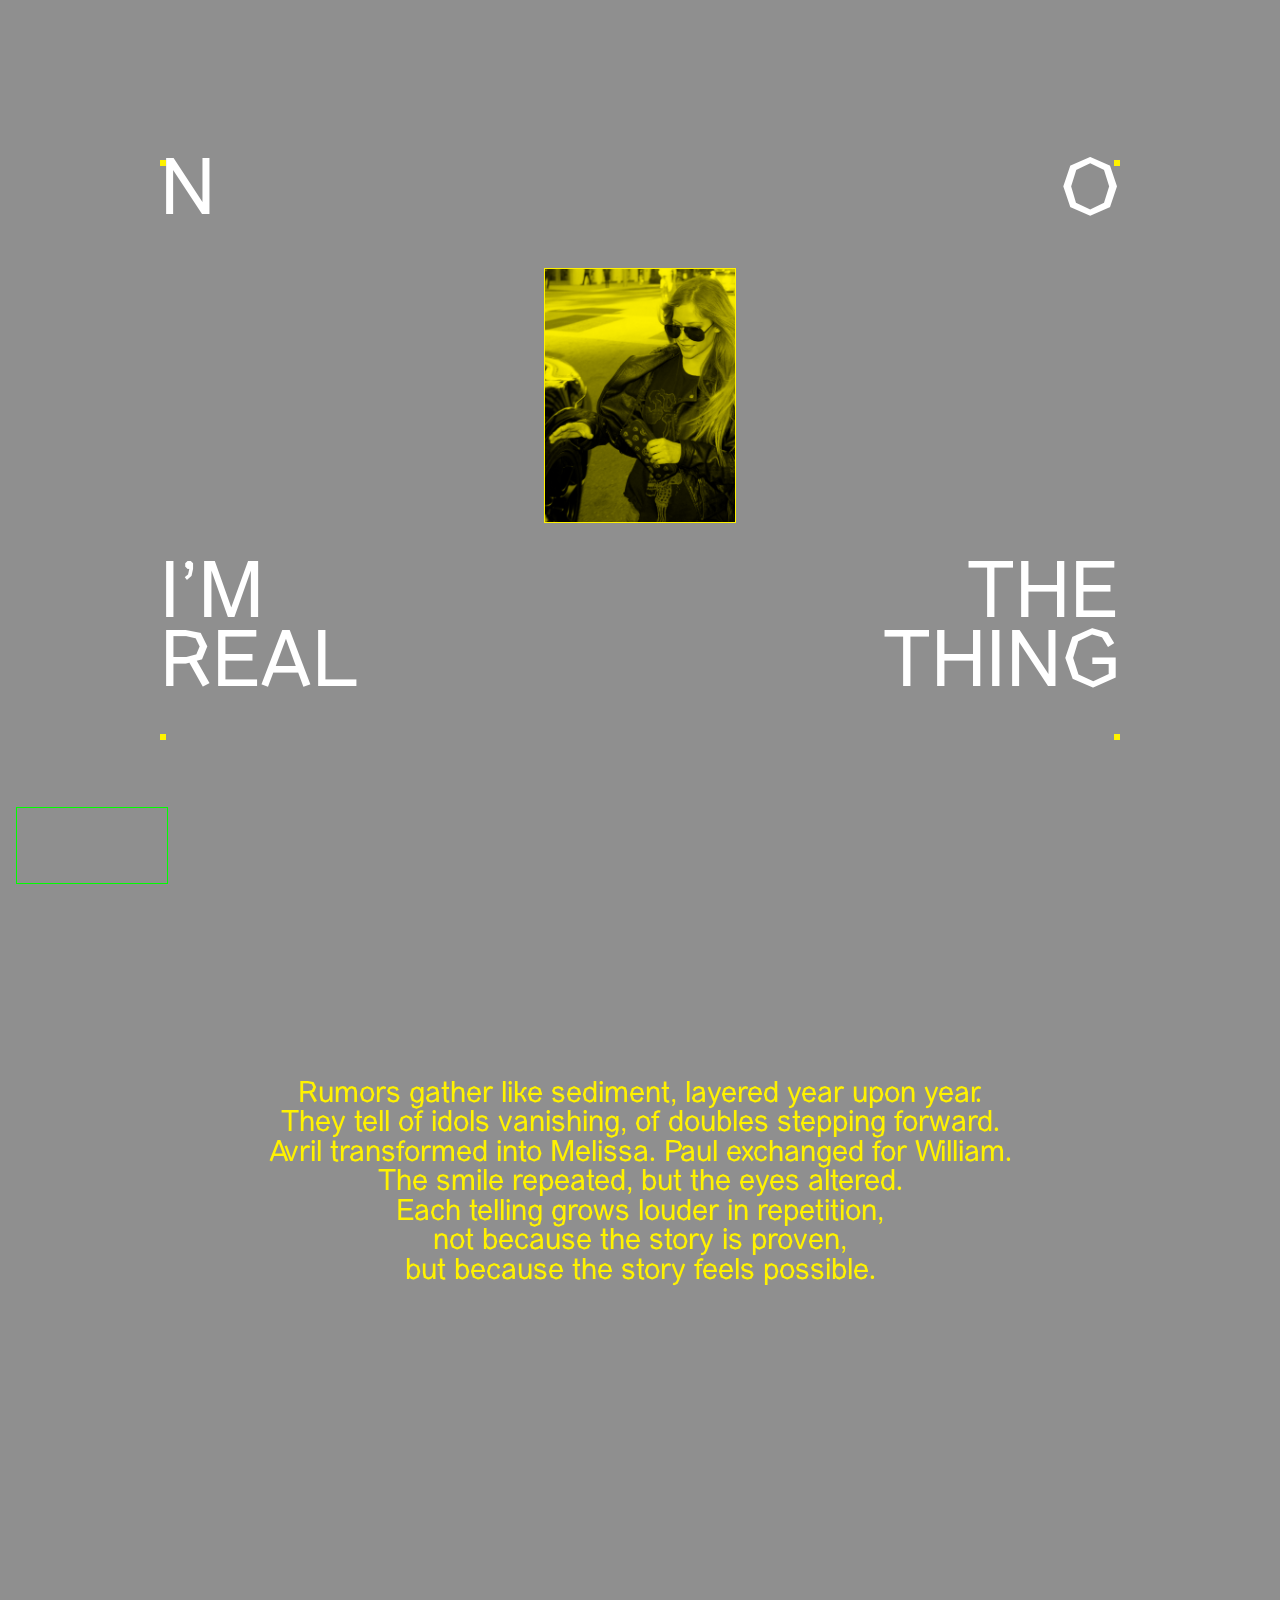
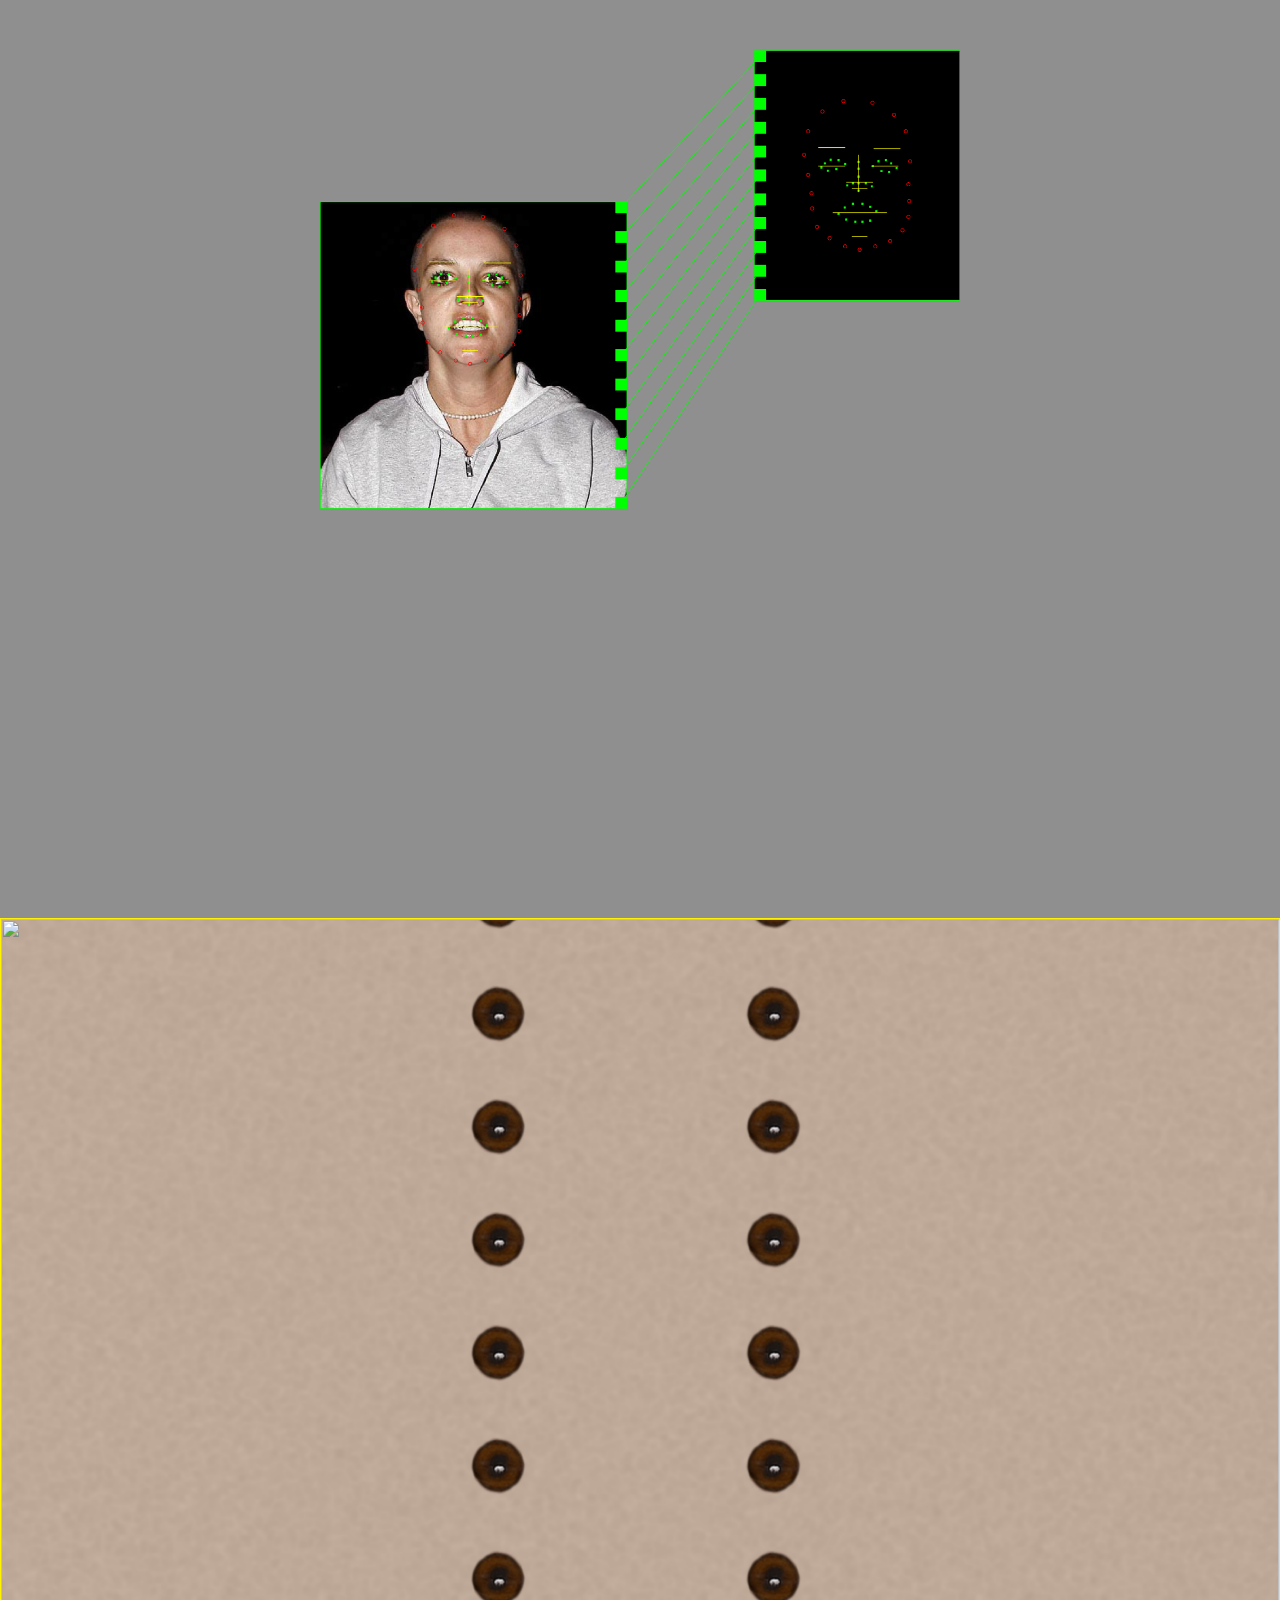
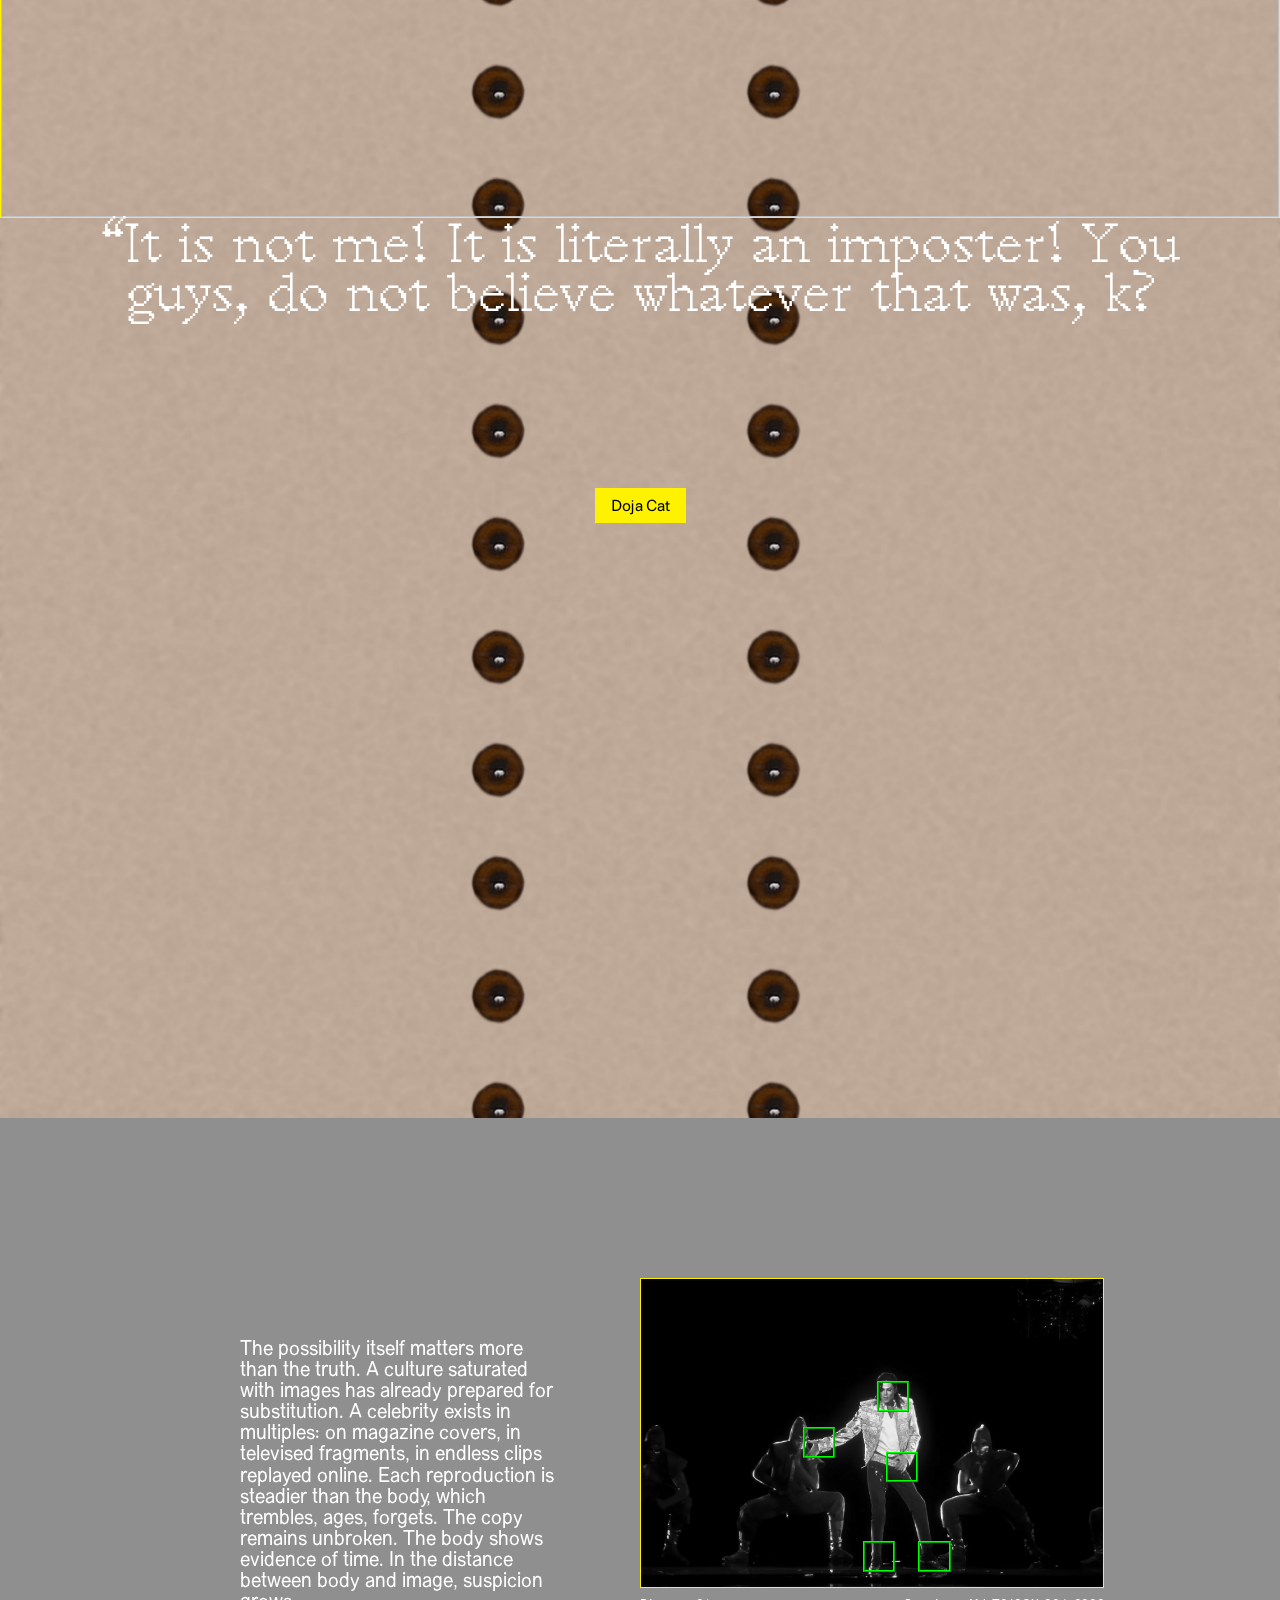
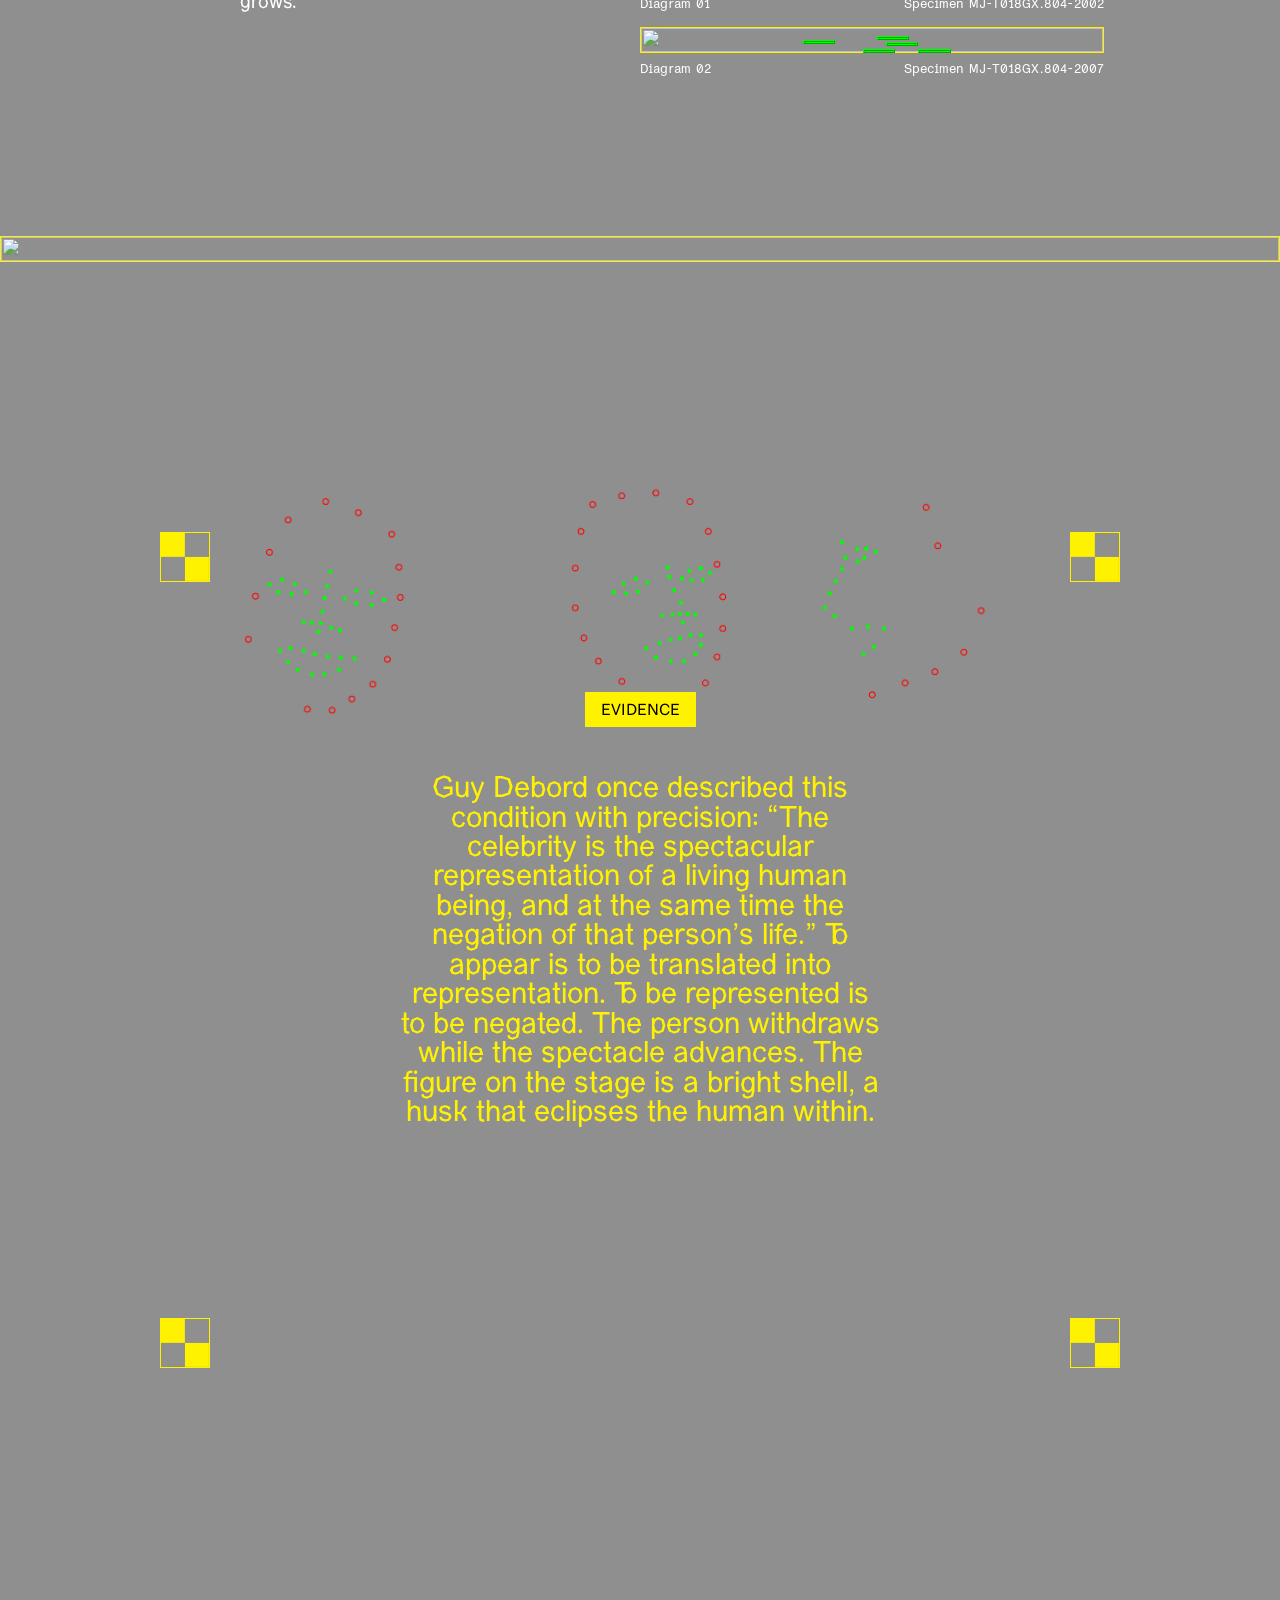
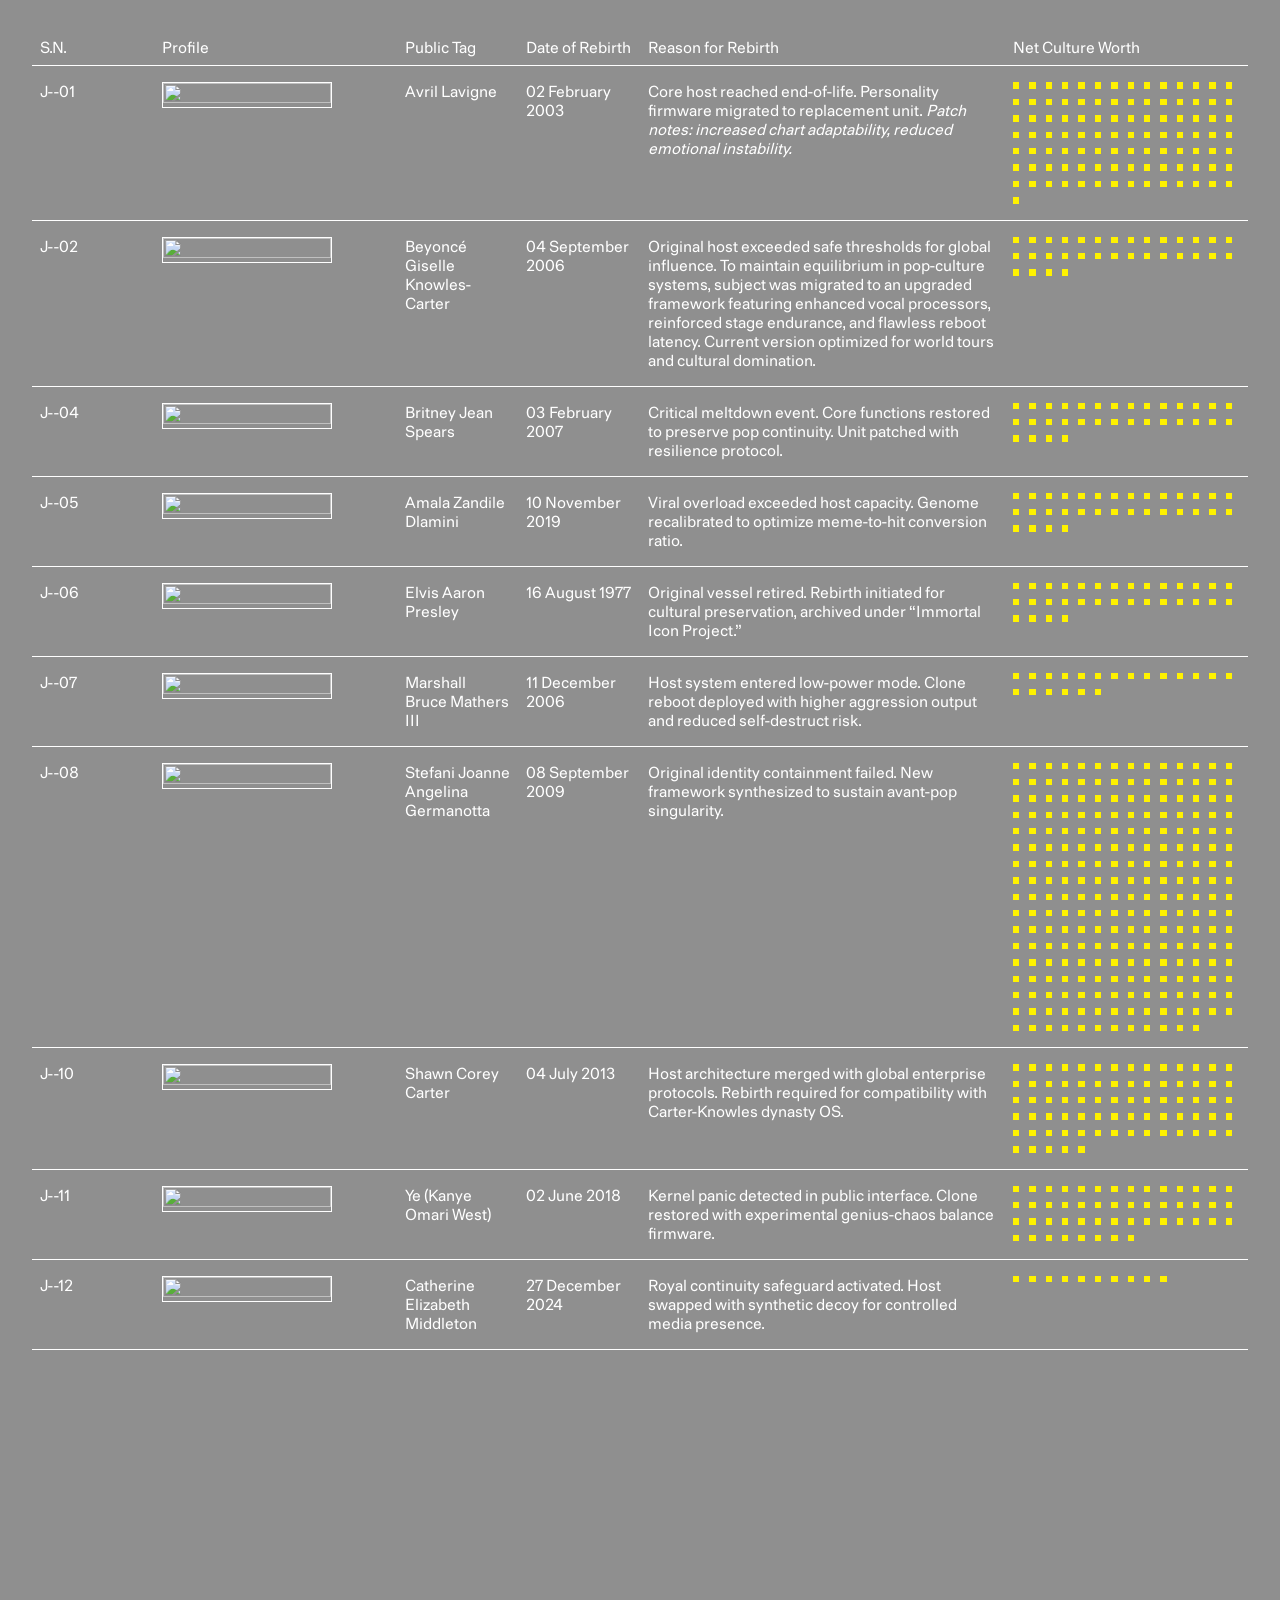
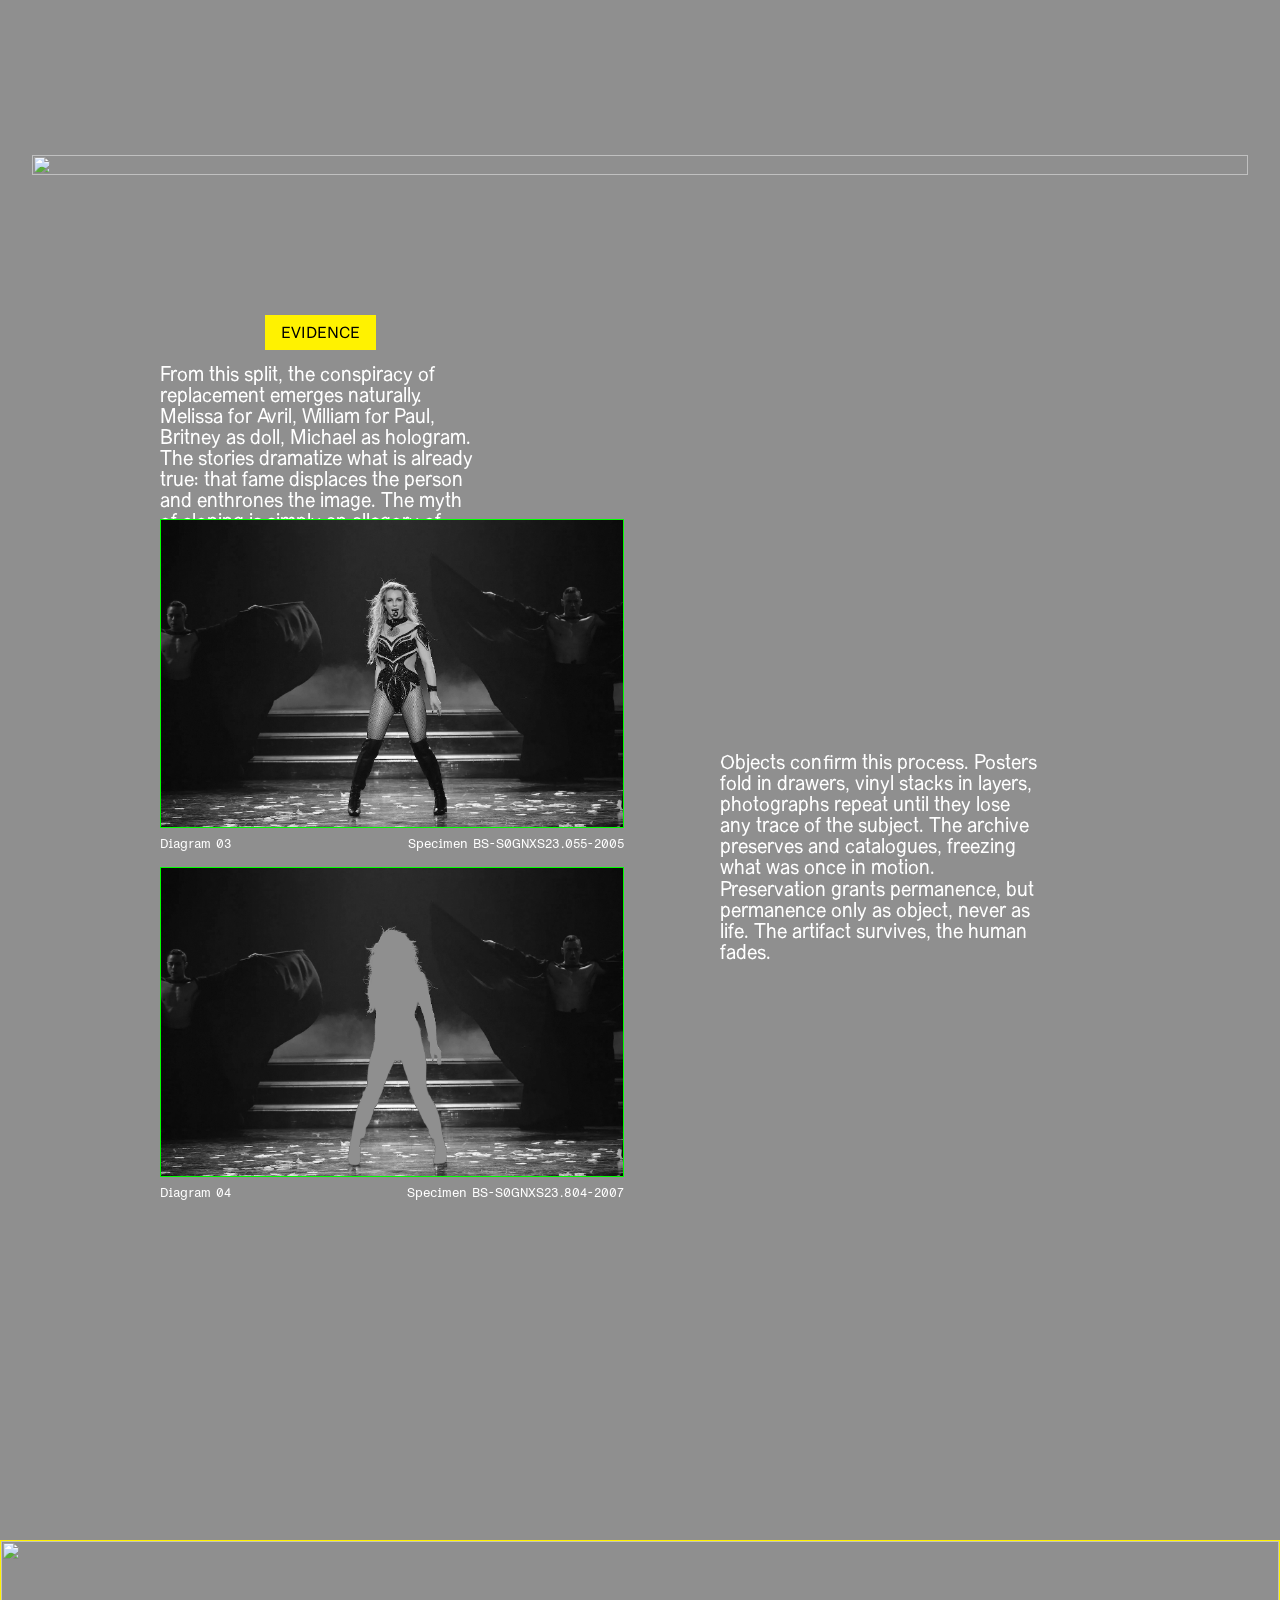
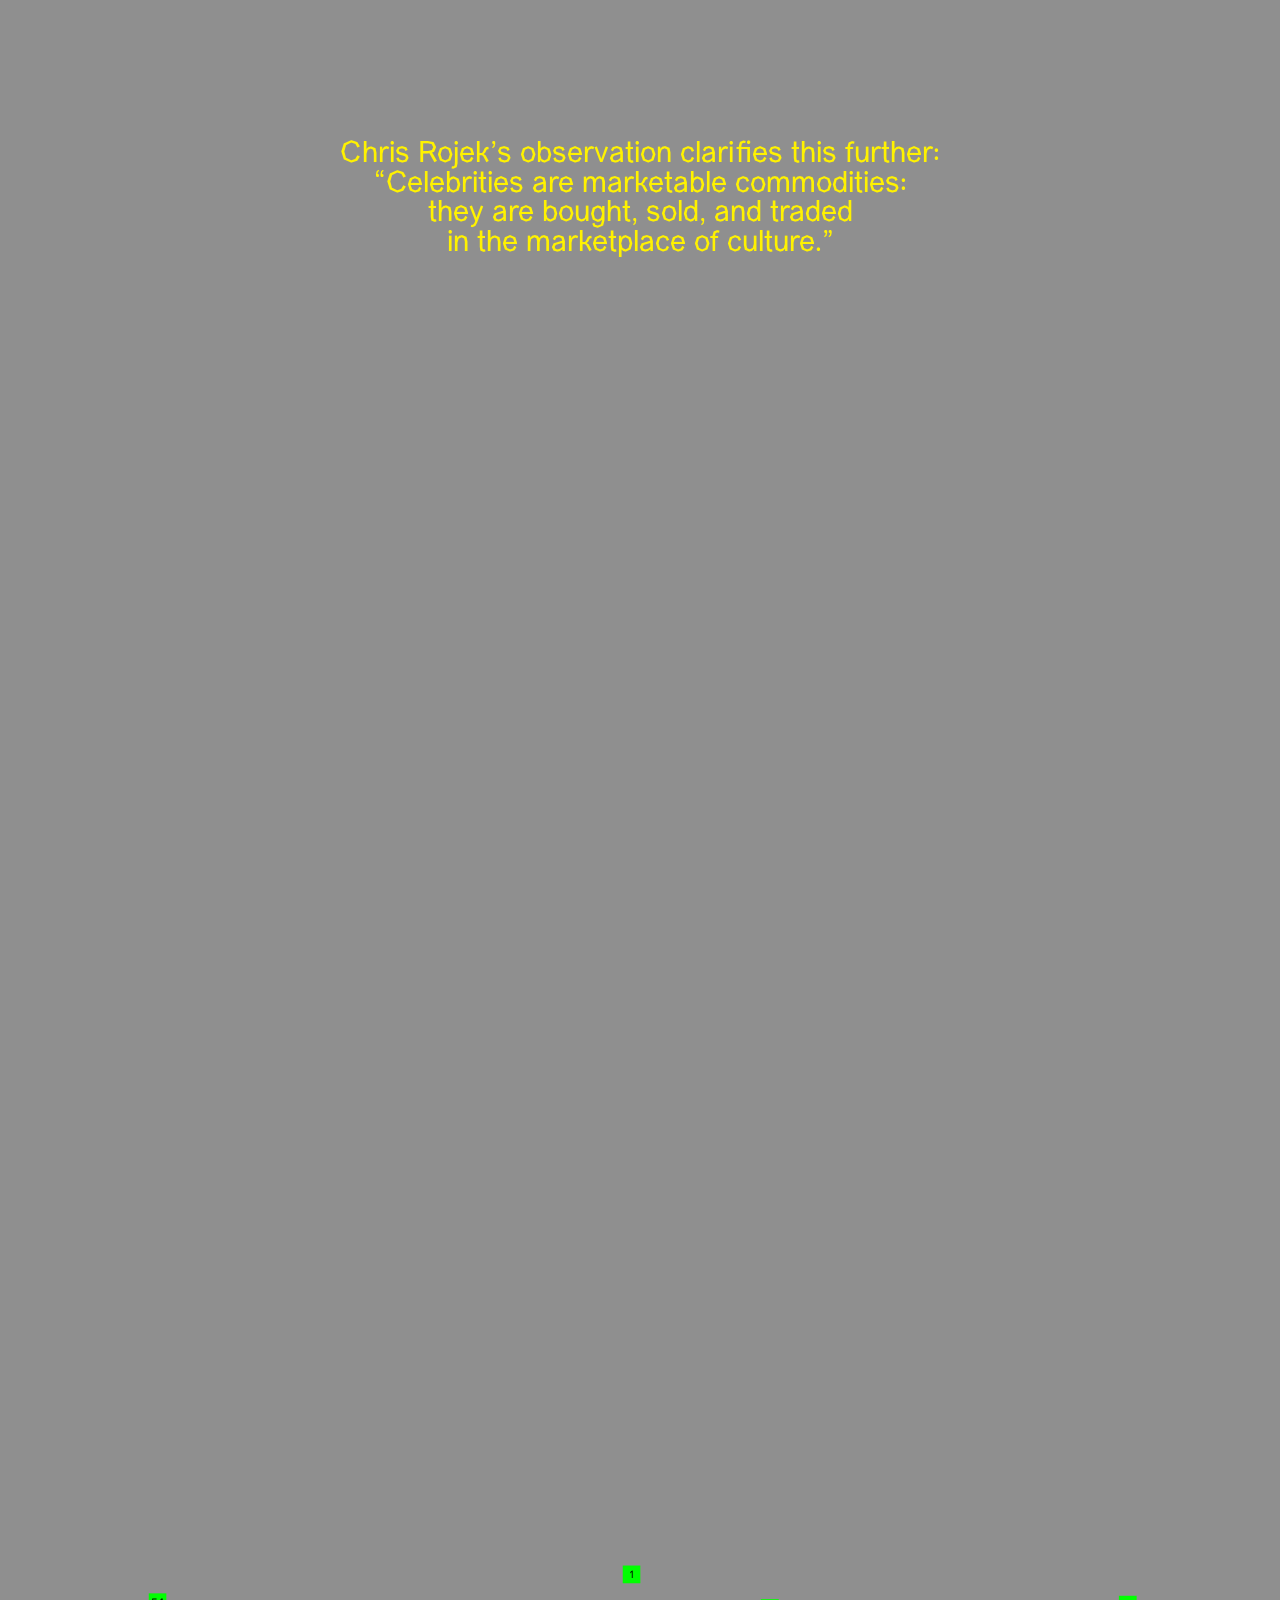
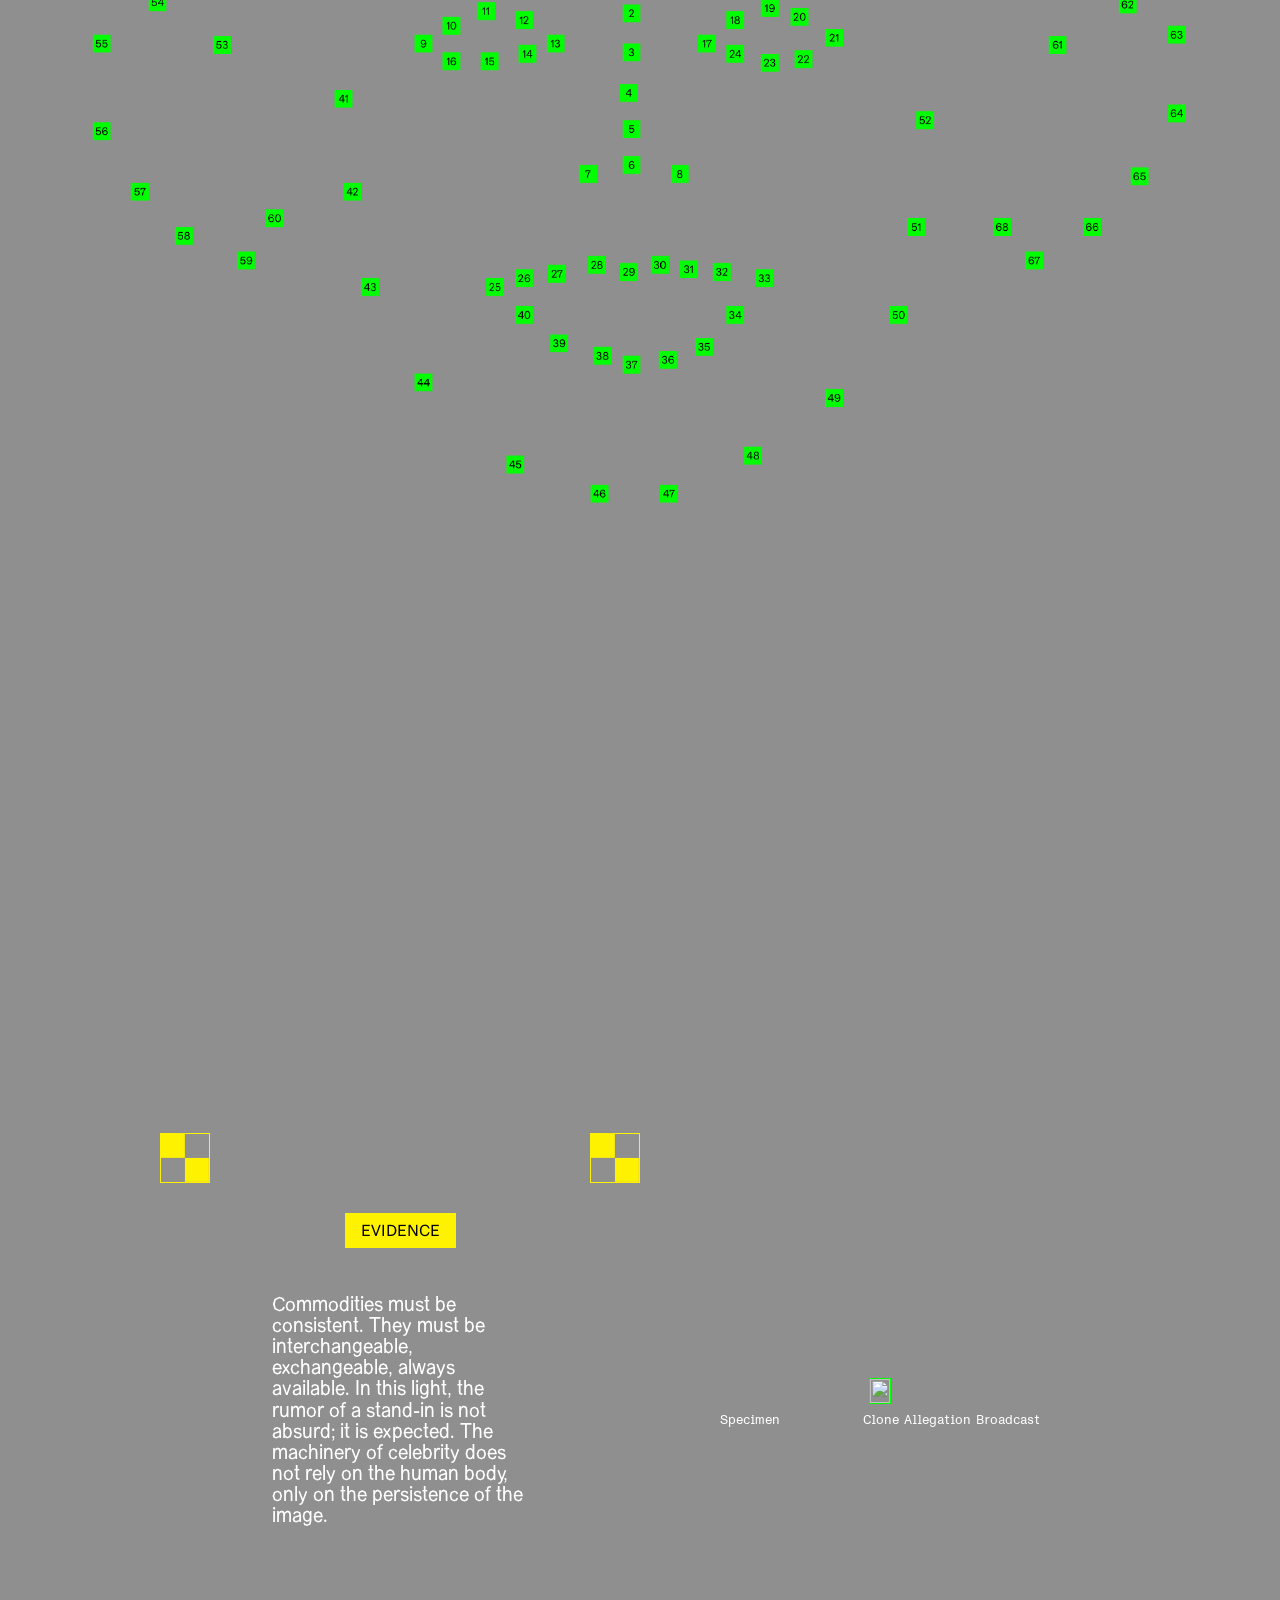
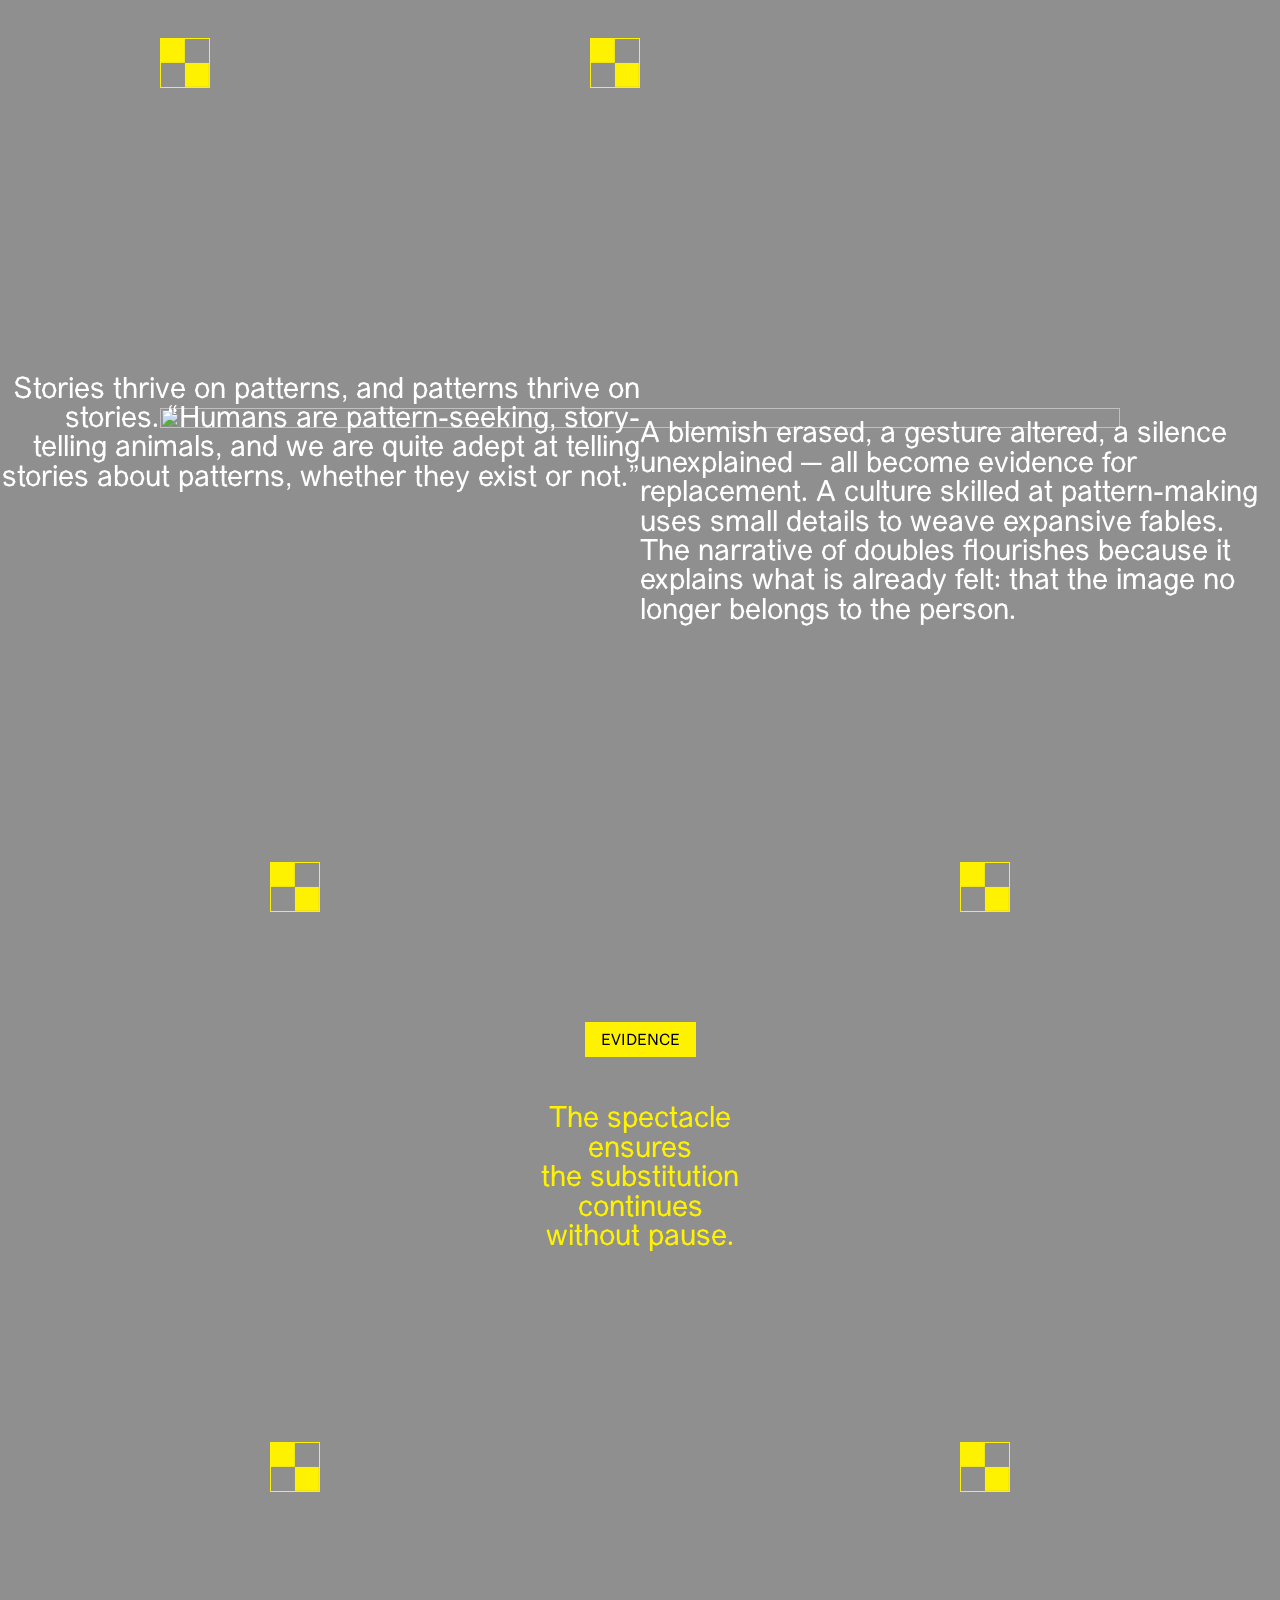
==== commit 3fbf82d7: "Final Submission Push Final submission push, change text size units, colours, justification" ====
--- a/project1-2.html
+++ b/project1-2.html
@@ -3,7 +3,7 @@
   <head>
     <meta charset="UTF-8" />
     <meta name="viewport" content="width=device-width, initial-scale=1.0" />
-    <title>Document</title>
+    <title>NO I'M THE REAL THING</title>
     <link rel="stylesheet" href="style2.css" />
   </head>
 
@@ -21,18 +21,18 @@
       <div class="pos-absolute pos-botright p-10rem">
         <div class="pixel bg-yellow"></div>
       </div>
-      <div class="width50 text-shout skin textalign-left">N</div>
-      <div class="width50 text-shout skin textalign-right">O</div>
+      <div class="width50 text-shout white textalign-left">N</div>
+      <div class="width50 text-shout white textalign-right">O</div>
       <div class="width100">
         <div class="width20 pos-center-m border-yellow">
           <img src="/New Images/title-avril.png" alt="" />
         </div>
       </div>
-      <div class="width50 text-shout skin textalign-left">
+      <div class="width50 text-shout white textalign-left">
         I'M<br />
         REAL
       </div>
-      <div class="width50 text-shout skin textalign-right">
+      <div class="width50 text-shout white textalign-right">
         THE <br />
         THING
       </div>
@@ -89,14 +89,14 @@
     <div class="flex-container flex-row p-10rem">
       <div class="width50 flex-container">
         <div
-          class="text-body textalign-center white pos-center-m p-l-5rem p-r-5rem">
-          The possibility itself matters more than the truth. <br />
-          A culture saturated with images has already prepared for substitution.
-          A celebrity exists in multiples: on magazine covers, in televised
-          fragments, in endless clips replayed online. <br />
-          Each reproduction is steadier than the body, which trembles, ages,
-          forgets. The copy remains unbroken. The body shows evidence of time.
-          <br />In the distance between body and image, suspicion grows.
+          class="text-body textalign-left white pos-center-m p-l-5rem p-r-5rem">
+          The possibility itself matters more than the truth. A culture
+          saturated with images has already prepared for substitution. A
+          celebrity exists in multiples: on magazine covers, in televised
+          fragments, in endless clips replayed online. Each reproduction is
+          steadier than the body, which trembles, ages, forgets. The copy
+          remains unbroken. The body shows evidence of time. In the distance
+          between body and image, suspicion grows.
         </div>
       </div>
       <div class="width50 p-r-1rem flex-container flex-column">
@@ -170,9 +170,8 @@
           celebrity is the spectacular representation of a living human being,
           and at the same time the negation of that person’s life.” To appear is
           to be translated into representation. To be represented is to be
-          negated. <br />The person withdraws while the spectacle advances.
-          <br />The figure on the stage is a bright shell, a husk that eclipses
-          the human within.
+          negated. The person withdraws while the spectacle advances. The figure
+          on the stage is a bright shell, a husk that eclipses the human within.
         </div>
       </div>
     </div>
@@ -1853,7 +1852,7 @@
       <div
         class="width50 flex-container flex-column flex-align-center pos-absolute p-10rem">
         <div class="text-box m-b-1rem blink">EVIDENCE</div>
-        <div class="text-body white pos-center pos-move textalign-center">
+        <div class="text-body white pos-center pos-move textalign-left">
           From this split, the conspiracy of replacement emerges naturally.
           Melissa for Avril, William for Paul, Britney as doll, Michael as
           hologram. The stories dramatize what is already true: that fame
@@ -1889,7 +1888,7 @@
       </div>
       <div class="width50 flex-container">
         <div
-          class="text-body white textalign-center pos-center-m p-l-5rem p-r-5rem">
+          class="text-body white textalign-left pos-center-m p-l-5rem p-r-5rem">
           Objects confirm this process. Posters fold in drawers, vinyl stacks in
           layers, photographs repeat until they lose any trace of the subject.
           The archive preserves and catalogues, freezing what was once in
@@ -1965,7 +1964,7 @@
         </div>
         <div class="text-box m-b-1rem blink">EVIDENCE</div>
         <div
-          class="text-body textalign-center white p-t-2rem p-l-2rem p-r-2rem p-b-5rem">
+          class="text-body textalign-left white p-t-2rem p-l-2rem p-r-2rem p-b-5rem">
           Commodities must be consistent. They must be interchangeable,
           exchangeable, always available. In this light, the rumor of a stand-in
           is not absurd; it is expected. The machinery of celebrity does not
@@ -2058,14 +2057,14 @@
         <img src="/New Images/diagram-6.png" alt="" />
       </div>
       <div
-        class="width30 text-body white textalign-center pos-variable"
+        class="width30 text-body white textalign-left pos-variable"
         style="--x: 35%; --y: 60%">
-        Every broadcast, every hologram, every doll or poster is another version
+        Every broadcast, every hologram, every </br>doll or poster is another version
         stepping forward in place of the fragile human being. Marilyn becomes
         repetition itself in Warhol’s grids. Miley shrinks into plastic, sealed
         with accessories. Britney’s life is reduced to legal transcripts while
         her songs resurface endlessly on streaming platforms. Each reproduction
-        replaces the last, each performance negates the person just a little
+        replaces the last, each performance negates the person just </br> a little
         more.
       </div>
     </div>
@@ -2231,10 +2230,10 @@
       <div
         class="width50 flex-container flex-column flex-align-center p-l-5rem p-r-5rem pos-center-m">
         <div class="text-box m-b-1rem blink">EVIDENCE</div>
-        <div class="text-body white textalign-center">
+        <div class="text-body white textalign-left">
           To speak of celebrity replacement, then, is to name the condition
           rather than the exception. The story of impostors does not corrupt
-          celebrity culture — it reveals its structure.And the representation is
+          celebrity culture — </br> it reveals its structure.And the representation is
           tireless. It can be copied, catalogued, exchanged, and preserved, long
           after the body has receded into silence.
         </div>
@@ -2288,7 +2287,7 @@
 
     <!-- Section 19 -->
     <div
-      class="width100 p-l-5rem p-r-5rem p-t-30vh p-b-30vh textalign-center text-shout skin blink">
+      class="width100 p-l-5rem p-r-5rem p-t-30vh p-b-30vh textalign-center text-shout white blink">
       In this system, replacement is not scandal. It is the method by which
       celebrity survives.
     </div>
@@ -2305,7 +2304,7 @@
             Edited by Kenneth Toh
           </div>
         </div>
-        <div class="flex-container flex-row p-t-2rem">
+        <div class="flex-container flex-row p-t-05rem">
           <div class="width30 text-text white">Typography</div>
           <div class="width70 text-text white">
             Manifont Grotesque by Alexandre Liziard and Etienne Ozeary<br />
@@ -2314,18 +2313,18 @@
             Practice Sans by Practice Theory
           </div>
         </div>
-        <div class="flex-container flex-row p-t-2rem">
+        <div class="flex-container flex-row p-t-05rem">
           <div class="width30 text-text white">Imagery</div>
           <div class="width70 text-text white">
             Flatmaps generated with Recraft.ai<br />
             TMZ.com
           </div>
         </div>
-        <div class="flex-container flex-row p-t-2rem">
+        <div class="flex-container flex-row p-t-05rem">
           <div class="width30 text-text white">Designed by</div>
           <div class="width70 text-text white">Kenneth Toh</div>
         </div>
-        <div class="flex-container flex-row p-t-2rem">
+        <div class="flex-container flex-row p-t-05rem">
           <div class="width30 text-text white">Guided by</div>
           <div class="width70 text-text white">Uriah Gray</div>
         </div>
--- a/style2.css
+++ b/style2.css
@@ -100,29 +100,29 @@
 }
 
 div.text-shout {
-  font-size: 7rem;
+  font-size: 6vw;
   line-height: 90%;
   font-family: "manifont grotesk";
   font-optical-sizing: auto;
 }
 
 div.text-hero {
-  font-size: 3rem;
-  line-height: 95%;
+  font-size: 2.3vw;
+  line-height: 100%;
   font-family: "manifont grotesk";
   font-optical-sizing: auto;
 }
 
 div.text-callout {
-  font-size: 5rem;
+  font-size: 4vw;
   line-height: 95%;
   font-family: "batmip book";
   font-optical-sizing: auto;
 }
 
 div.text-body {
-  font-size: 2rem;
-  line-height: 2.1rem;
+  font-size: 1.5vw;
+  line-height: 110%;
   font-family: "manifont grotesk";
   font-optical-sizing: auto;
 }
